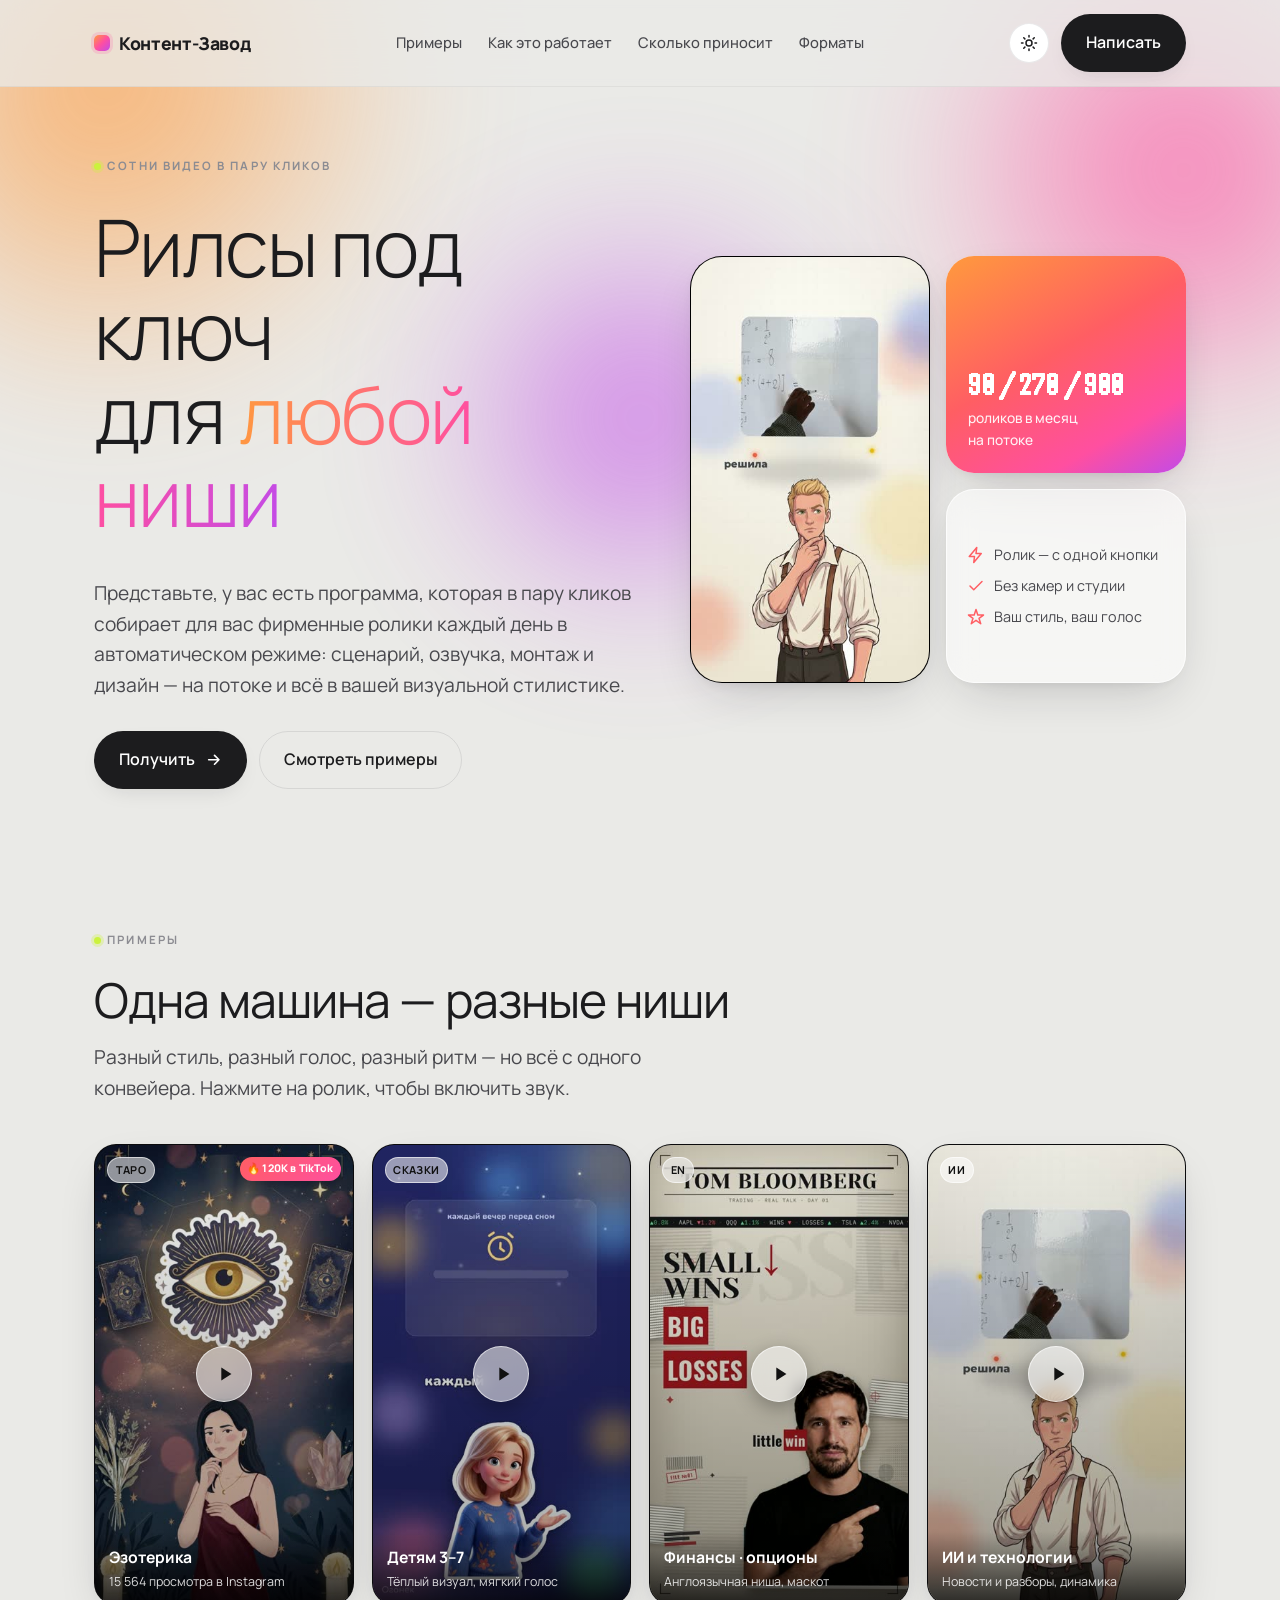
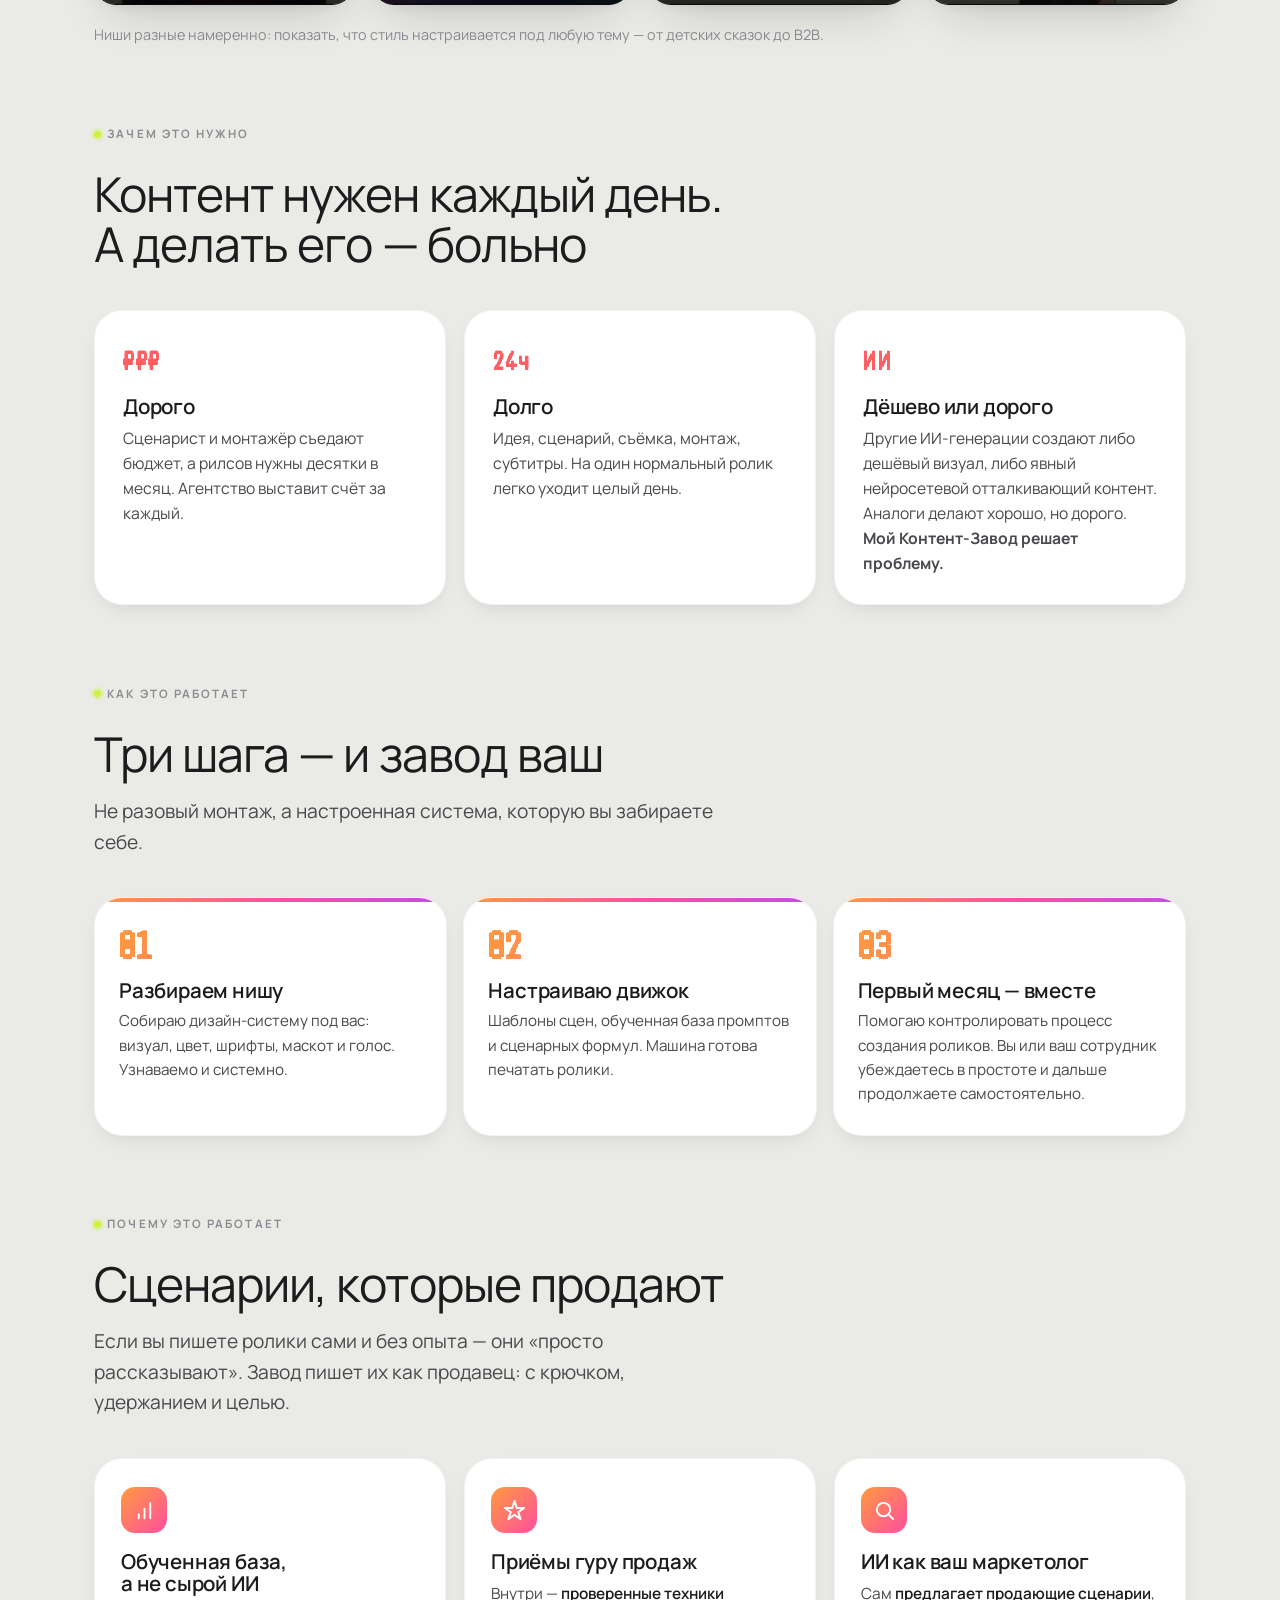
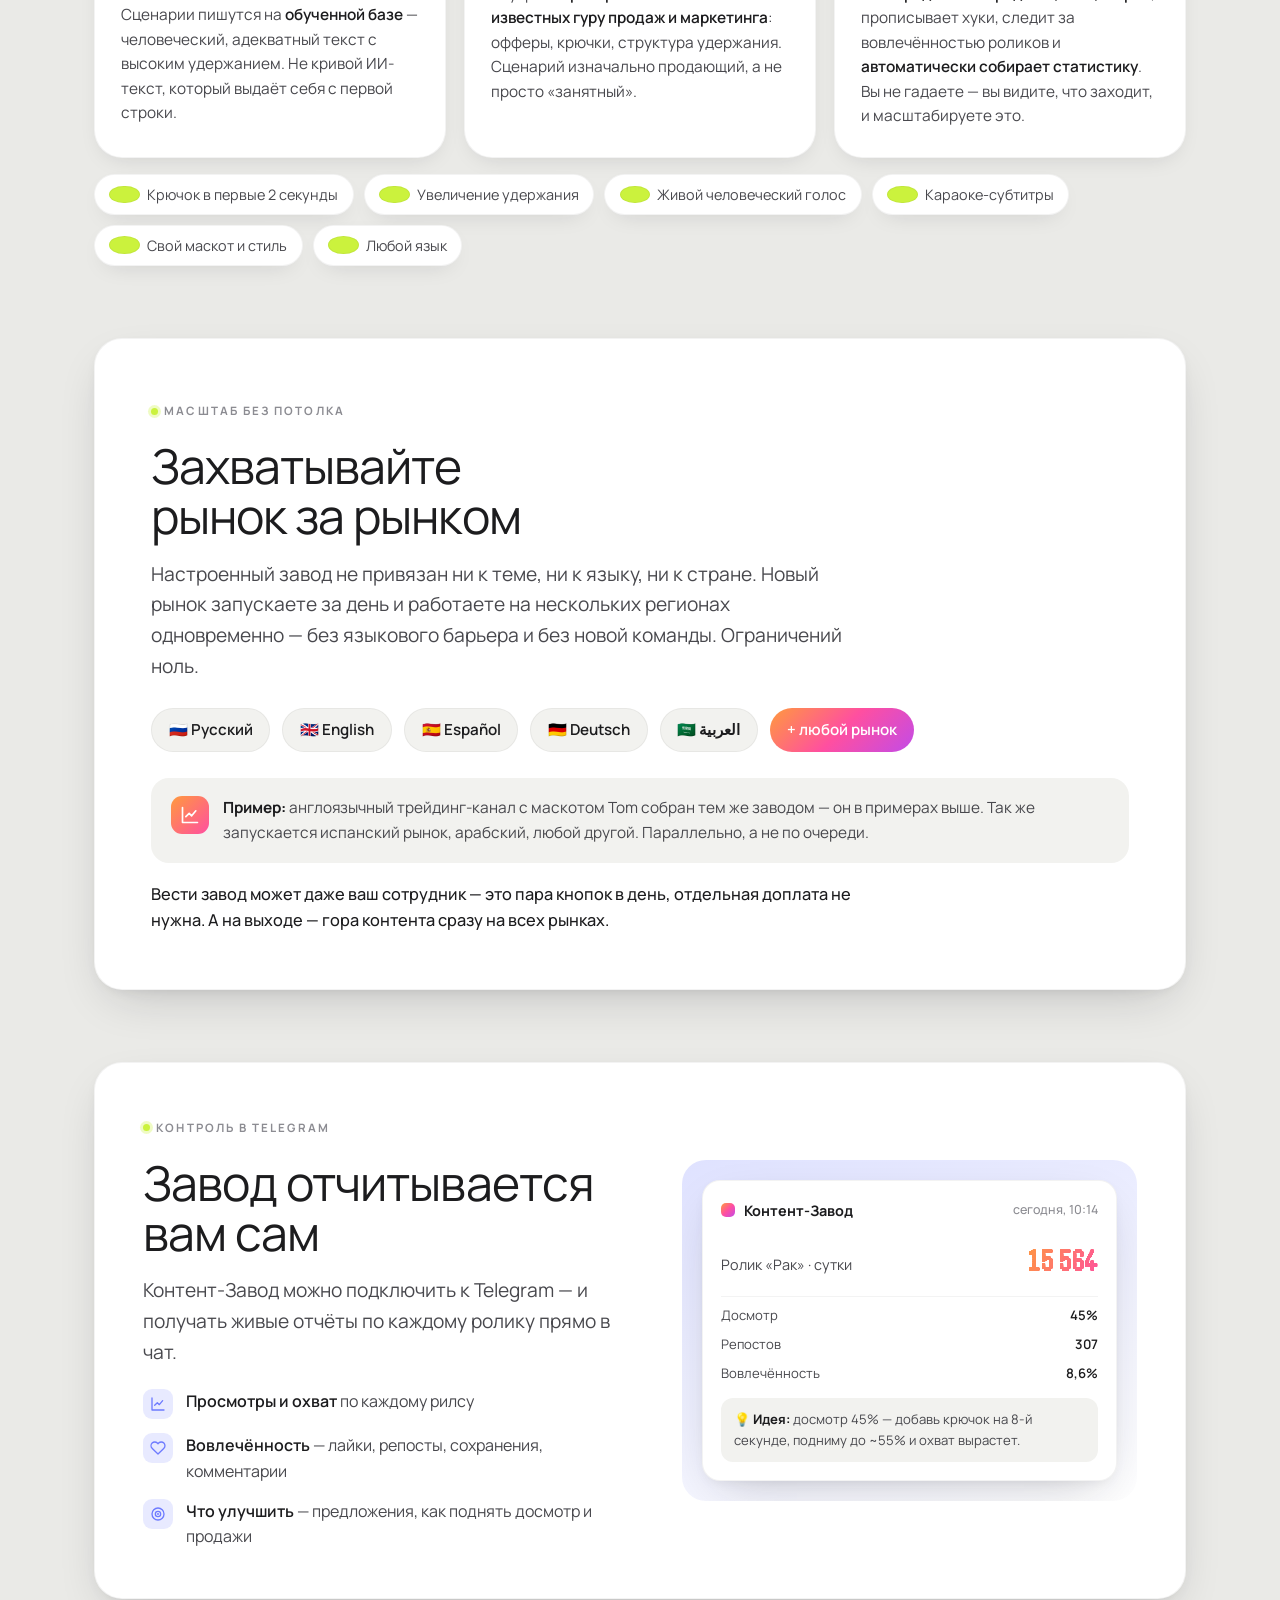
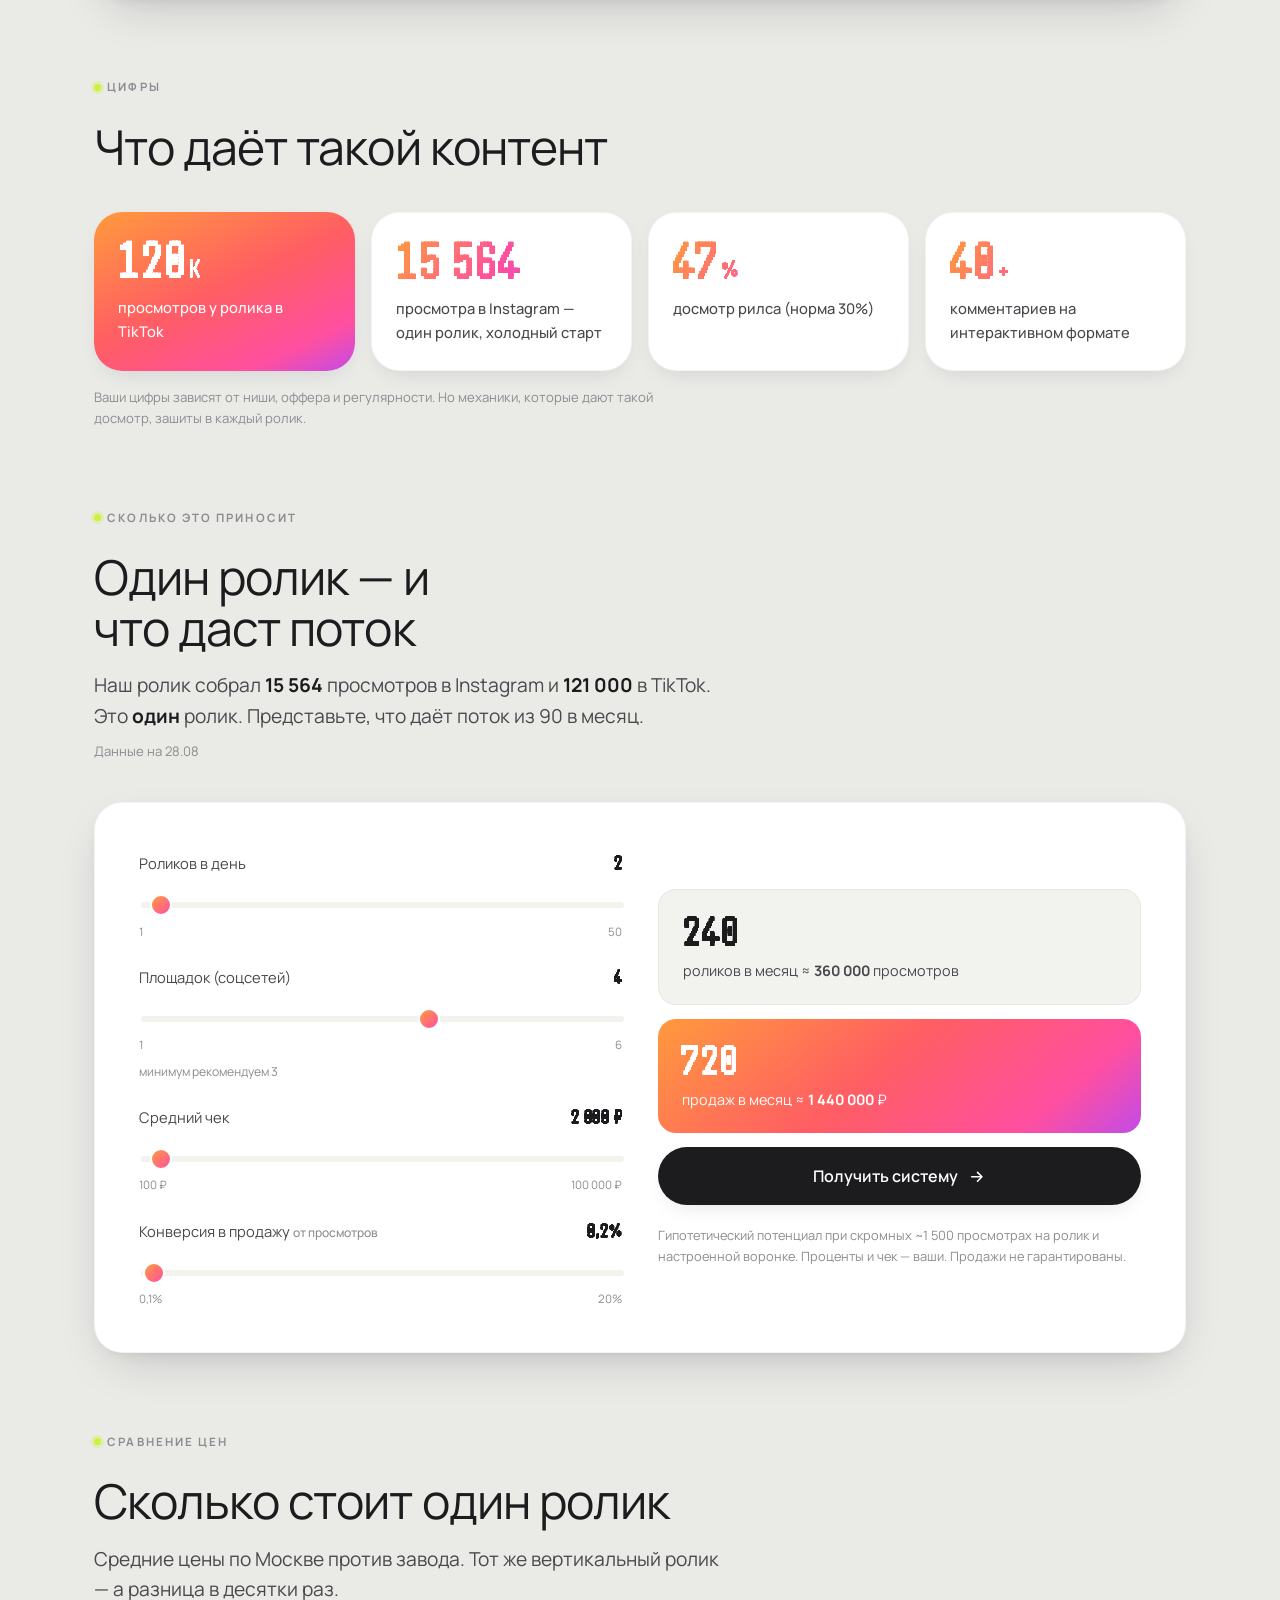
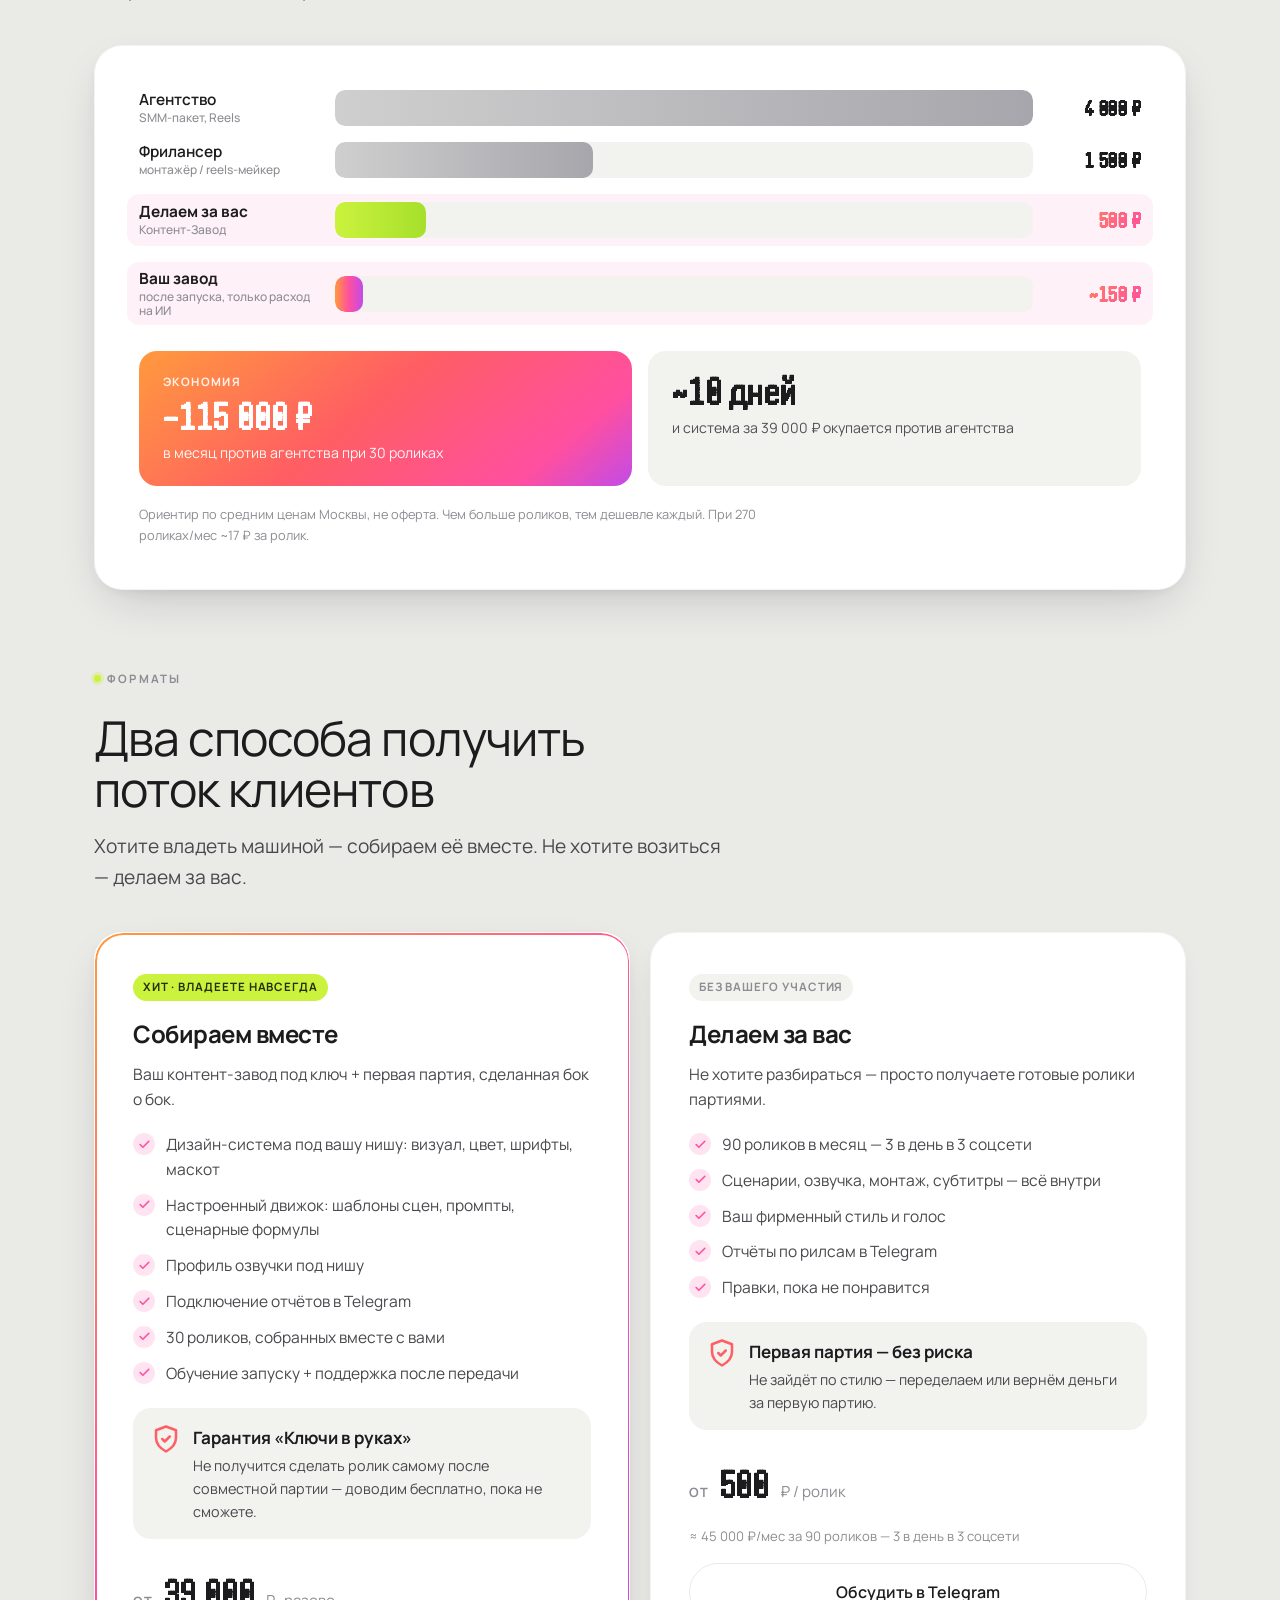
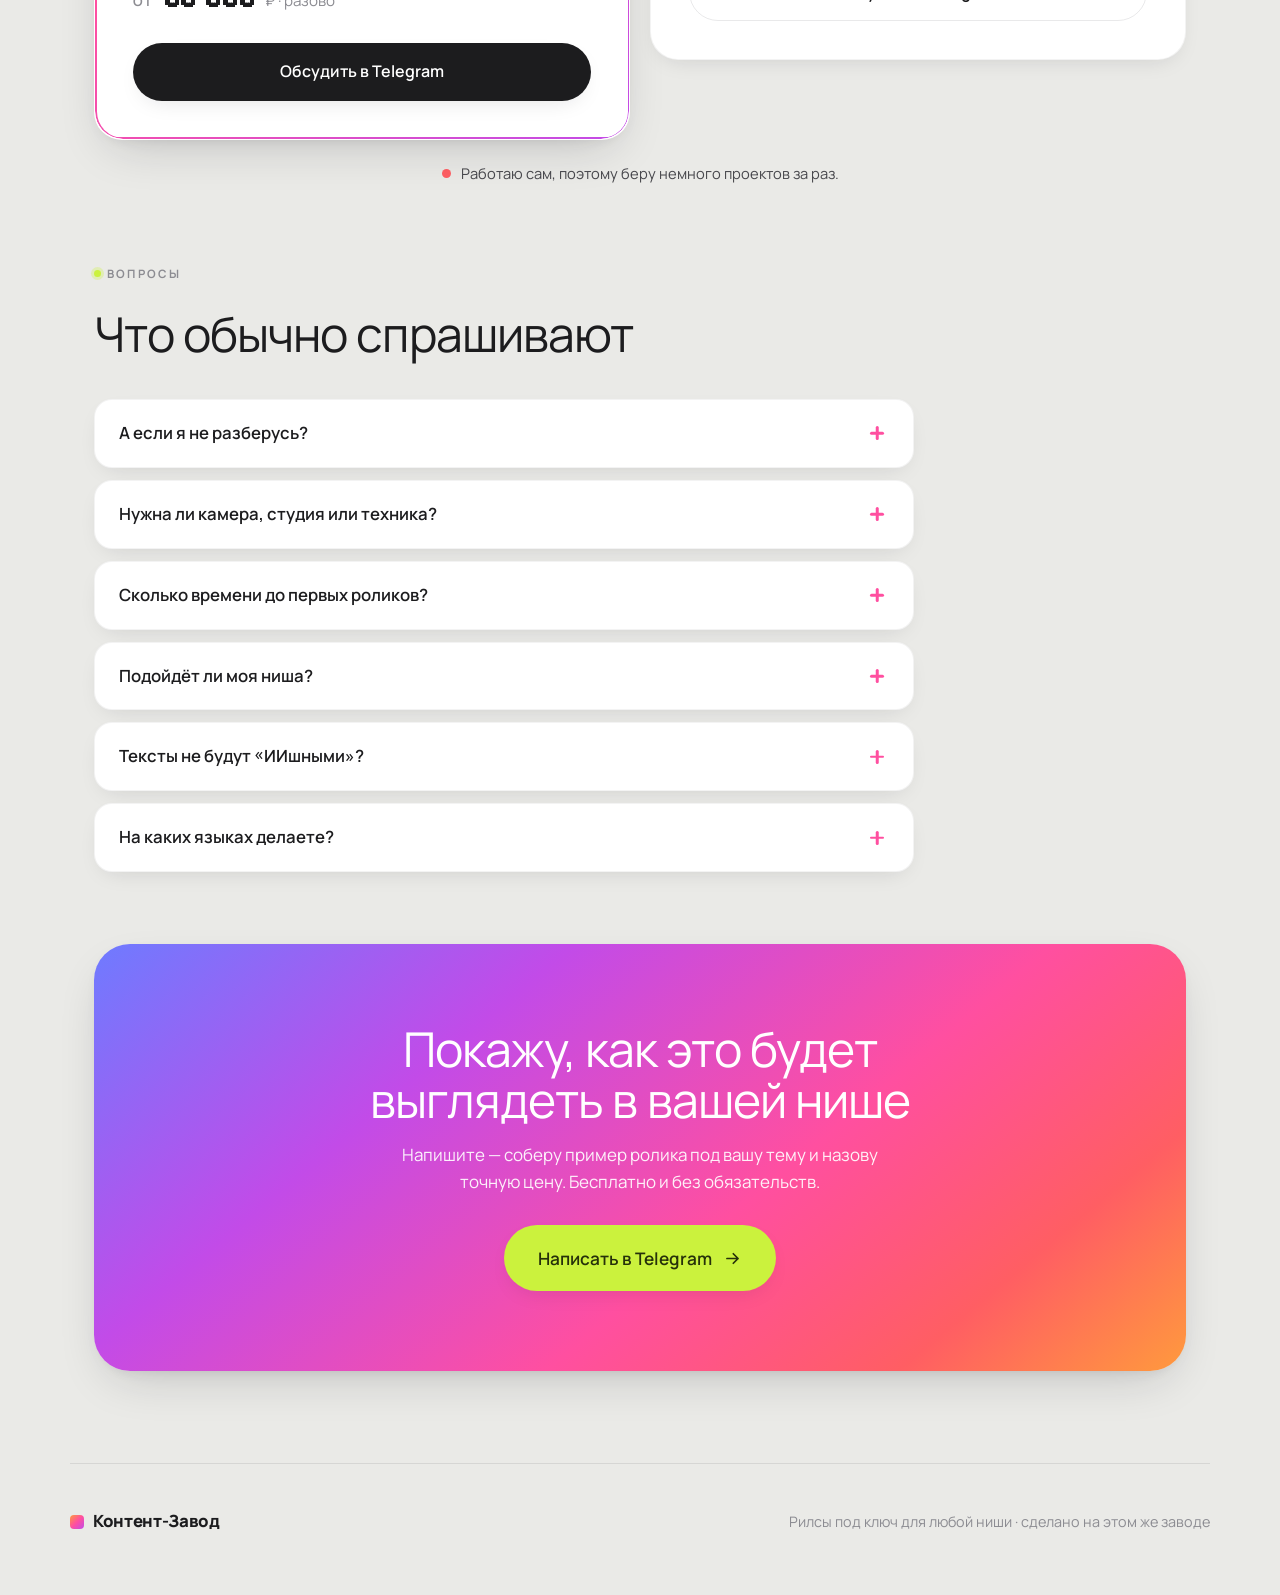
==== index.html @ dce6fb18 "Лёгкие видео, фикс паузы, ТГ в новой вкладке, кликов, домен plotnikovprod.ru" ====
<!doctype html>
<html lang="ru">
<head>
<meta charset="utf-8">
<meta name="viewport" content="width=device-width, initial-scale=1">
<title>Контент-Завод</title>
<link rel="preconnect" href="https://fonts.googleapis.com">
<link rel="preconnect" href="https://fonts.gstatic.com" crossorigin>
<link rel="stylesheet" href="https://fonts.googleapis.com/css2?family=Manrope:wght@300;400;500;600;700;800&family=Handjet:wght@400;500;600;700&display=swap">

<style>
/* ================= TOKENS ================= */
:root{
  --ground:#EAEAE7;
  --surface:#FFFFFF;
  --surface-2:#F2F2EF;
  --frost:rgba(255,255,255,.55);
  --frost-brd:rgba(255,255,255,.7);
  --ink:#1C1C1E;
  --ink-2:#48484D;
  --muted:#8C8C92;
  --line:rgba(20,20,25,.09);
  --line-2:rgba(20,20,25,.05);

  --a1:#FF9A3D; --a2:#FF5E63; --a3:#FF4FA0; --a4:#C24BE8; --a5:#6E7BFF;
  --lime:#CBF23D; --lime-ink:#26310A;

  --btn-bg:#1C1C1E; --btn-fg:#FFFFFF;

  --radius:28px; --radius-sm:18px; --radius-xs:12px;
  --shadow:0 18px 50px -18px rgba(24,24,34,.24), 0 4px 14px -6px rgba(24,24,34,.10);
  --shadow-sm:0 8px 24px -12px rgba(24,24,34,.18);
  --maxw:1140px;
  --ease:cubic-bezier(.22,.61,.36,1);
}
@media (prefers-color-scheme:dark){
  :root:not([data-theme="light"]){
    --ground:#0E0E10; --surface:#191A1D; --surface-2:#202127;
    --frost:rgba(30,31,36,.5); --frost-brd:rgba(255,255,255,.09);
    --ink:#F1F1F3; --ink-2:#C2C2C8; --muted:#83848C;
    --line:rgba(255,255,255,.10); --line-2:rgba(255,255,255,.06);
    --btn-bg:#F1F1F3; --btn-fg:#151517;
    --shadow:0 24px 60px -20px rgba(0,0,0,.7), 0 4px 16px -6px rgba(0,0,0,.5);
    --shadow-sm:0 10px 30px -14px rgba(0,0,0,.6);
  }
}
:root[data-theme="dark"]{
  --ground:#0E0E10; --surface:#191A1D; --surface-2:#202127;
  --frost:rgba(30,31,36,.5); --frost-brd:rgba(255,255,255,.09);
  --ink:#F1F1F3; --ink-2:#C2C2C8; --muted:#83848C;
  --line:rgba(255,255,255,.10); --line-2:rgba(255,255,255,.06);
  --btn-bg:#F1F1F3; --btn-fg:#151517;
  --shadow:0 24px 60px -20px rgba(0,0,0,.7), 0 4px 16px -6px rgba(0,0,0,.5);
  --shadow-sm:0 10px 30px -14px rgba(0,0,0,.6);
}

/* ================= BASE ================= */
*{box-sizing:border-box}
html{-webkit-text-size-adjust:100%}
body{margin:0;background:var(--ground);color:var(--ink);
  font-family:"Manrope",-apple-system,BlinkMacSystemFont,"Segoe UI",Roboto,sans-serif;
  font-size:17px;line-height:1.6;font-weight:400;-webkit-font-smoothing:antialiased;overflow-x:hidden}
h1,h2,h3{margin:0;text-wrap:balance;letter-spacing:-.02em;line-height:1.05}
p{margin:0}
a{color:inherit;text-decoration:none}
img,video{display:block;max-width:100%}
:focus-visible{outline:2.5px solid var(--a3);outline-offset:3px;border-radius:6px}
.wrap{max-width:var(--maxw);margin:0 auto;padding:0 24px}
section{position:relative}

/* ================= TYPO ================= */
.eyebrow{display:inline-flex;align-items:center;gap:.55em;font-size:.72rem;font-weight:700;
  letter-spacing:.18em;text-transform:uppercase;color:var(--muted)}
.eyebrow::before{content:"";width:7px;height:7px;border-radius:50%;background:var(--lime);
  box-shadow:0 0 0 3px color-mix(in srgb,var(--lime) 30%,transparent)}
.h1{font-size:clamp(2.5rem,6.2vw,5rem);font-weight:300}
.h2{font-size:clamp(1.9rem,3.8vw,3rem);font-weight:400}
.h3{font-size:clamp(1.15rem,1.6vw,1.35rem);font-weight:600;letter-spacing:-.01em}
.lead{font-size:clamp(1.05rem,1.5vw,1.22rem);color:var(--ink-2);font-weight:400;max-width:58ch}
.muted{color:var(--muted)}
.grad-text{background:linear-gradient(96deg,var(--a1),var(--a3) 55%,var(--a4));
  -webkit-background-clip:text;background-clip:text;color:transparent}

/* ================= BUTTONS ================= */
.btn{display:inline-flex;align-items:center;gap:.6em;font-family:inherit;font-size:1rem;font-weight:600;
  padding:.95em 1.5em;border-radius:999px;border:1px solid transparent;cursor:pointer;
  transition:transform .25s var(--ease),box-shadow .25s var(--ease),background .25s;white-space:nowrap}
.btn--primary{background:var(--btn-bg);color:var(--btn-fg);box-shadow:var(--shadow-sm)}
.btn--primary:hover{transform:translateY(-2px);box-shadow:var(--shadow)}
.btn--ghost{background:transparent;color:var(--ink);border-color:var(--line)}
.btn--ghost:hover{background:var(--surface);border-color:transparent;box-shadow:var(--shadow-sm);transform:translateY(-2px)}
.btn--lime{background:var(--lime);color:var(--lime-ink);box-shadow:var(--shadow-sm)}
.btn--lime:hover{transform:translateY(-2px);box-shadow:var(--shadow)}
.btn svg{width:1.1em;height:1.1em}

/* ================= AURORA ================= */
.aurora{position:absolute;inset:0;overflow:hidden;pointer-events:none;z-index:0}
.aurora b{position:absolute;border-radius:50%;filter:blur(70px);opacity:.75}
.blob1{width:46vw;height:46vw;max-width:620px;max-height:620px;left:-8%;top:-14%;
  background:radial-gradient(circle at 35% 35%,var(--a1),transparent 62%)}
.blob2{width:44vw;height:44vw;max-width:560px;max-height:560px;right:-10%;top:-6%;
  background:radial-gradient(circle at 60% 40%,var(--a3),transparent 60%)}
.blob3{width:40vw;height:40vw;max-width:520px;max-height:520px;left:30%;top:18%;
  background:radial-gradient(circle at 50% 50%,var(--a4),transparent 62%);opacity:.5}
@media (prefers-color-scheme:dark){:root:not([data-theme="light"]) .aurora b{opacity:.55}}
:root[data-theme="dark"] .aurora b{opacity:.55}
@keyframes drift{0%,100%{transform:translate3d(0,0,0) scale(1)}50%{transform:translate3d(3%,4%,0) scale(1.08)}}
.blob1{animation:drift 18s var(--ease) infinite}
.blob2{animation:drift 22s var(--ease) infinite reverse}
.blob3{animation:drift 26s var(--ease) infinite}

/* ================= NAV ================= */
.nav{position:sticky;top:0;z-index:40;backdrop-filter:blur(16px);-webkit-backdrop-filter:blur(16px);
  background:color-mix(in srgb,var(--ground) 78%,transparent);border-bottom:1px solid var(--line-2)}
.nav__in{display:flex;align-items:center;justify-content:space-between;padding:14px 24px;max-width:var(--maxw);margin:0 auto}
.nav__logo{font-weight:800;letter-spacing:-.02em;font-size:1.1rem;display:flex;align-items:center;gap:9px}
.nav__logo .sq{width:16px;height:16px;border-radius:5px;background:linear-gradient(135deg,var(--a1),var(--a3),var(--a4));box-shadow:0 0 0 3px color-mix(in srgb,var(--a3) 18%,transparent)}
.nav__links{display:flex;gap:26px;align-items:center}
.nav__links a{font-size:.92rem;color:var(--ink-2);font-weight:500;transition:color .2s}
.nav__links a:hover{color:var(--ink)}
.nav__right{display:flex;align-items:center;gap:12px}
.theme-btn{width:40px;height:40px;border-radius:50%;border:1px solid var(--line);background:var(--surface);
  cursor:pointer;display:flex;align-items:center;justify-content:center;color:var(--ink);transition:transform .2s}
.theme-btn:hover{transform:translateY(-1px)}
.theme-btn svg{width:18px;height:18px}
.theme-btn .moon{display:none}
:root[data-theme="dark"] .theme-btn .sun{display:none}
:root[data-theme="dark"] .theme-btn .moon{display:block}
@media (prefers-color-scheme:dark){:root:not([data-theme="light"]) .theme-btn .sun{display:none}:root:not([data-theme="light"]) .theme-btn .moon{display:block}}

/* ================= HERO ================= */
.hero{padding:clamp(28px,7vh,72px) 0 clamp(40px,7vh,80px);overflow:hidden}
.hero__grid{display:grid;grid-template-columns:1.05fr .95fr;gap:48px;align-items:center;position:relative;z-index:1}
.hero__h1{margin:.35em 0 .5em}
.hero__cta{display:flex;flex-wrap:wrap;gap:12px;margin-top:30px}
.hero__note{margin-top:18px;font-size:.9rem;color:var(--muted)}
.hero__note b{color:var(--ink);font-weight:600}
.bento{position:relative;display:grid;grid-template-columns:1fr 1fr;grid-template-rows:auto auto;gap:16px}
.card{background:var(--surface);border-radius:var(--radius);box-shadow:var(--shadow);border:1px solid var(--line-2)}
.phone{grid-row:1 / span 2;position:relative;border-radius:32px;overflow:hidden;box-shadow:var(--shadow);
  aspect-ratio:9/16;background:#000;border:1px solid var(--line-2)}
.phone video{width:100%;height:100%;object-fit:cover}
.phone__tag{position:absolute;left:12px;bottom:12px;z-index:2;background:var(--lime);color:var(--lime-ink);
  font-size:.72rem;font-weight:700;letter-spacing:.03em;padding:.4em .8em;border-radius:999px}
.mini-aurora{position:relative;overflow:hidden;padding:22px;color:#fff;min-height:150px;display:flex;flex-direction:column;justify-content:flex-end;border:none}
.mini-aurora::before{content:"";position:absolute;inset:0;background:linear-gradient(150deg,var(--a1),var(--a2) 45%,var(--a3) 78%,var(--a4));z-index:0}
.mini-aurora>*{position:relative;z-index:1}
.mini-aurora .k{font-family:"Handjet",monospace;font-weight:700;font-size:clamp(1.5rem,3.4vw,1.95rem);line-height:1.08;letter-spacing:.02em}
.mini-aurora .cap{font-size:.86rem;opacity:.92;margin-top:6px;font-weight:500}
.mini-frost{padding:20px;display:flex;flex-direction:column;gap:8px;justify-content:center;
  background:var(--frost);border:1px solid var(--frost-brd);backdrop-filter:blur(14px);-webkit-backdrop-filter:blur(14px)}
.mini-frost .row{display:flex;align-items:center;gap:9px;font-size:.9rem;color:var(--ink-2)}
.mini-frost .row i{width:18px;height:18px;flex:none;color:var(--a2)}
.mini-frost .row svg{width:100%;height:100%}

/* ================= SECTION SHELL ================= */
.block{padding:clamp(48px,8vh,96px) 0}
.block__head{max-width:64ch;margin-bottom:40px}
.block__head .h2{margin:.5em 0 .35em}

/* ================= PORTFOLIO ================= */
.reels{display:grid;grid-template-columns:repeat(4,1fr);gap:18px}
.reel{position:relative;margin:0;border-radius:22px;overflow:hidden;background:#0b0b0d;
  box-shadow:var(--shadow);aspect-ratio:9/16;cursor:pointer;border:1px solid var(--line-2)}
.reel video{width:100%;height:100%;object-fit:cover;background:#0b0b0d}
.reel__play{position:absolute;inset:0;display:flex;align-items:center;justify-content:center;
  border:none;background:linear-gradient(180deg,rgba(0,0,0,.05),rgba(0,0,0,.35));cursor:pointer;transition:opacity .3s}
.reel__play span{width:56px;height:56px;border-radius:50%;background:var(--frost);border:1px solid rgba(255,255,255,.6);
  backdrop-filter:blur(8px);-webkit-backdrop-filter:blur(8px);display:flex;align-items:center;justify-content:center;
  box-shadow:0 6px 20px rgba(0,0,0,.3);transition:transform .3s var(--ease)}
.reel:hover .reel__play span{transform:scale(1.1)}
.reel__play svg{width:22px;height:22px;margin-left:3px;color:#111}
.reel.playing .reel__play{opacity:0;pointer-events:none}
.reel__cap{position:absolute;left:0;right:0;bottom:0;z-index:2;padding:14px 14px 12px;
  background:linear-gradient(180deg,transparent,rgba(0,0,0,.72));color:#fff;pointer-events:none;transition:opacity .3s}
.reel.playing .reel__cap{opacity:0}
.reel__cap .n{font-weight:700;font-size:.98rem}
.reel__cap .d{font-size:.78rem;opacity:.85;margin-top:2px}
.reel__chip{position:absolute;top:12px;left:12px;z-index:2;font-size:.68rem;font-weight:700;letter-spacing:.04em;
  text-transform:uppercase;background:var(--frost);color:#111;border:1px solid rgba(255,255,255,.6);
  padding:.32em .7em;border-radius:999px;backdrop-filter:blur(8px);-webkit-backdrop-filter:blur(8px)}
.reel__hot{position:absolute;top:12px;right:12px;z-index:2;font-size:.66rem;font-weight:800;letter-spacing:.02em;
  background:linear-gradient(135deg,var(--a2),var(--a3));color:#fff;padding:.34em .7em;border-radius:999px;
  box-shadow:0 4px 14px rgba(0,0,0,.28)}
.reels__note{margin-top:18px;font-size:.9rem;color:var(--muted)}

/* ================= PAIN ================= */
.pains{display:grid;grid-template-columns:repeat(3,1fr);gap:18px}
.pain{background:var(--surface);border-radius:var(--radius);padding:28px;box-shadow:var(--shadow-sm);border:1px solid var(--line-2)}
.pain .k{font-family:"Handjet",monospace;font-weight:700;font-size:1.7rem;color:var(--a2);letter-spacing:.06em}
.pain .h3{margin:14px 0 8px}
.pain p{color:var(--ink-2);font-size:.98rem}

/* ================= STEPS ================= */
.steps{display:grid;grid-template-columns:repeat(3,1fr);gap:16px}
.step{position:relative;background:var(--surface);border-radius:var(--radius);padding:26px 24px 28px;
  box-shadow:var(--shadow-sm);border:1px solid var(--line-2);overflow:hidden}
.step__n{font-family:"Handjet",monospace;font-weight:700;font-size:2.6rem;line-height:1;
  background:linear-gradient(120deg,var(--a1),var(--a3));-webkit-background-clip:text;background-clip:text;color:transparent}
.step .h3{margin:14px 0 8px}
.step p{color:var(--ink-2);font-size:.95rem}
.step__line{position:absolute;left:0;top:0;height:4px;width:100%;background:linear-gradient(90deg,var(--a1),var(--a3),var(--a4))}

/* ================= FEATURES (сценарии продают) ================= */
.feats{display:grid;grid-template-columns:repeat(3,1fr);gap:18px;margin-bottom:16px}
.feat{background:var(--surface);border-radius:var(--radius);padding:28px 26px;box-shadow:var(--shadow-sm);border:1px solid var(--line-2)}
.feat .ic{width:46px;height:46px;border-radius:14px;display:flex;align-items:center;justify-content:center;
  background:linear-gradient(135deg,var(--a1),var(--a3));color:#fff;margin-bottom:18px}
.feat .ic svg{width:23px;height:23px}
.feat .h3{margin-bottom:9px}
.feat p{color:var(--ink-2);font-size:.96rem}
.feat p b{color:var(--ink);font-weight:600}
.craft{display:flex;flex-wrap:wrap;gap:10px;margin-top:6px}
.craft span{display:inline-flex;align-items:center;gap:7px;background:var(--surface);border:1px solid var(--line-2);
  border-radius:999px;padding:.55em 1em;font-size:.9rem;color:var(--ink-2);box-shadow:var(--shadow-sm)}
.craft span .d{width:7px;height:7px;border-radius:50%;background:var(--lime);flex:none}

/* ================= TELEGRAM ================= */
.tg{position:relative;overflow:hidden;border-radius:var(--radius);border:1px solid var(--line-2);box-shadow:var(--shadow);
  display:grid;grid-template-columns:1.05fr .95fr;gap:36px;align-items:center;padding:clamp(28px,4vw,48px);background:var(--surface)}
.tg__list{display:flex;flex-direction:column;gap:14px;margin-top:22px}
.tg__list .row{display:flex;gap:13px;align-items:flex-start;font-size:1rem;color:var(--ink-2)}
.tg__list .row b{color:var(--ink);font-weight:600}
.tg__list .row .ic{flex:none;width:30px;height:30px;border-radius:9px;display:flex;align-items:center;justify-content:center;
  background:color-mix(in srgb,var(--a5) 16%,transparent);color:var(--a5)}
.tg__list .row .ic svg{width:16px;height:16px}
.tg__phone{position:relative;border-radius:24px;padding:20px;overflow:hidden;
  background:linear-gradient(160deg,color-mix(in srgb,var(--a5) 22%,var(--surface)),var(--surface))}
.tg__msg{background:var(--surface);border-radius:18px;padding:18px;box-shadow:var(--shadow);border:1px solid var(--line-2)}
.tg__mh{display:flex;align-items:center;gap:9px;font-weight:700;font-size:.9rem}
.tg__mh .sq{width:14px;height:14px;border-radius:5px;background:linear-gradient(135deg,var(--a1),var(--a3),var(--a4))}
.tg__mh .t{color:var(--muted);font-weight:500;font-size:.78rem;margin-left:auto}
.tg__stat{display:flex;align-items:baseline;justify-content:space-between;margin-top:14px;padding-bottom:12px;border-bottom:1px solid var(--line-2)}
.tg__stat span{color:var(--ink-2);font-size:.9rem}
.tg__stat b{font-family:"Handjet",monospace;font-size:1.9rem;font-weight:700;
  background:linear-gradient(120deg,var(--a1),var(--a3));-webkit-background-clip:text;background-clip:text;color:transparent}
.tg__row{display:flex;justify-content:space-between;font-size:.82rem;color:var(--ink-2);margin-top:8px}
.tg__row b{color:var(--ink);font-weight:600}
.tg__tip{margin-top:14px;background:var(--surface-2);border-radius:12px;padding:11px 13px;font-size:.82rem;color:var(--ink-2)}
.tg__tip b{color:var(--ink)}

/* ================= METRICS ================= */
.metrics{display:grid;grid-template-columns:repeat(4,1fr);gap:16px}
.metric{border-radius:var(--radius);padding:26px 24px;position:relative;overflow:hidden;
  background:var(--surface);box-shadow:var(--shadow-sm);border:1px solid var(--line-2)}
.metric--hot{color:#fff;border:none}
.metric--hot::before{content:"";position:absolute;inset:0;z-index:0;background:linear-gradient(155deg,var(--a1),var(--a2) 48%,var(--a3) 82%,var(--a4))}
.metric--hot>*{position:relative;z-index:1}
.metric .k{font-family:"Handjet",monospace;font-weight:700;font-size:clamp(2.6rem,4.2vw,3.6rem);line-height:.85;letter-spacing:.02em}
.metric .k small{font-size:.5em;font-weight:600;margin-left:.05em}
.metric:not(.metric--hot) .k{background:linear-gradient(120deg,var(--a1),var(--a3),var(--a4));-webkit-background-clip:text;background-clip:text;color:transparent}
.metric .cap{margin-top:12px;font-size:.92rem;font-weight:500}
.metric:not(.metric--hot) .cap{color:var(--ink-2)}
.metrics__note{margin-top:16px;font-size:.82rem;color:var(--muted);max-width:74ch}

/* ================= FUNNEL CALC ================= */
.calc{background:var(--surface);border-radius:var(--radius);box-shadow:var(--shadow);border:1px solid var(--line-2);
  padding:clamp(26px,4vw,44px);display:grid;grid-template-columns:1fr 1fr;gap:36px;align-items:center}
.calc__inputs{display:flex;flex-direction:column;gap:20px}
.calc__row .lab{display:flex;justify-content:space-between;align-items:baseline;font-size:.92rem;color:var(--ink-2);margin-bottom:9px}
.calc__row .lab b{color:var(--ink);font-family:"Handjet",monospace;font-size:1.25rem;letter-spacing:.02em}
.calc input[type=range]{width:100%;-webkit-appearance:none;appearance:none;height:6px;border-radius:6px;background:var(--surface-2);outline:none}
.calc input[type=range]::-webkit-slider-thumb{-webkit-appearance:none;width:22px;height:22px;border-radius:50%;
  background:linear-gradient(135deg,var(--a1),var(--a3));cursor:pointer;box-shadow:var(--shadow-sm);border:2px solid #fff}
.calc input[type=range]::-moz-range-thumb{width:22px;height:22px;border-radius:50%;
  background:linear-gradient(135deg,var(--a1),var(--a3));cursor:pointer;border:2px solid #fff}
.calc input[type=number]{width:120px;font-family:"Manrope",sans-serif;font-size:1rem;font-weight:600;color:var(--ink);
  background:var(--surface-2);border:1px solid var(--line);border-radius:10px;padding:.4em .7em}
.calc__out{display:flex;flex-direction:column;gap:14px}
.calc__card{border-radius:var(--radius-sm);padding:22px 24px;border:1px solid var(--line-2)}
.calc__card--reel{background:var(--surface-2)}
.calc__card--month{position:relative;overflow:hidden;color:#fff;border:none}
.calc__card--month::before{content:"";position:absolute;inset:0;background:linear-gradient(140deg,var(--a1),var(--a2) 45%,var(--a3) 80%,var(--a4));z-index:0}
.calc__card--month>*{position:relative;z-index:1}
.calc__k{font-family:"Handjet",monospace;font-weight:700;font-size:2.7rem;line-height:.9;letter-spacing:.02em}
.calc__cap{font-size:.9rem;margin-top:8px}
.calc__card--reel .calc__cap{color:var(--ink-2)}
.calc__note{font-size:.8rem;color:var(--muted);margin-top:6px}
.calc__hint{font-size:.76rem;color:var(--muted);margin-top:7px}
.calc__cta{width:100%;justify-content:center}
.calc__row .lab small{color:var(--muted);font-weight:500;font-size:.82em}

/* ================= OFFER ================= */
.offer{display:grid;grid-template-columns:1fr 1fr;gap:20px;align-items:start}
.pack{background:var(--surface);border-radius:var(--radius);box-shadow:var(--shadow-sm);border:1px solid var(--line-2);
  padding:clamp(26px,3vw,38px);position:relative;overflow:hidden}
.pack--main{box-shadow:var(--shadow);border:1px solid transparent}
.pack--main::before{content:"";position:absolute;inset:0;border-radius:var(--radius);padding:1.5px;
  background:linear-gradient(135deg,var(--a1),var(--a3),var(--a4));
  -webkit-mask:linear-gradient(#000 0 0) content-box,linear-gradient(#000 0 0);-webkit-mask-composite:xor;mask-composite:exclude;pointer-events:none}
.pack__badge{display:inline-block;font-size:.72rem;font-weight:700;letter-spacing:.08em;text-transform:uppercase;
  padding:.4em .85em;border-radius:999px;background:var(--lime);color:var(--lime-ink);margin-bottom:14px}
.pack__badge--soft{background:var(--surface-2);color:var(--muted)}
.pack__name{font-size:1.5rem;font-weight:700;letter-spacing:-.02em}
.pack__for{color:var(--ink-2);margin:8px 0 20px;font-size:.98rem}
.pack__list{list-style:none;margin:0 0 22px;padding:0;display:flex;flex-direction:column;gap:11px}
.pack__list li{display:flex;gap:11px;align-items:flex-start;font-size:.97rem;color:var(--ink-2)}
.pack__list .tick{flex:none;width:22px;height:22px;border-radius:50%;background:color-mix(in srgb,var(--a3) 16%,transparent);
  color:var(--a3);display:flex;align-items:center;justify-content:center;margin-top:1px}
.pack__list .tick svg{width:13px;height:13px}
.pack__guar{display:flex;gap:12px;background:var(--surface-2);border-radius:var(--radius-sm);padding:16px 18px;margin-bottom:22px}
.pack__guar .sh{flex:none;width:30px;height:30px;color:var(--a2)}
.pack__guar b{font-weight:700}
.pack__guar p{font-size:.9rem;color:var(--ink-2);margin-top:3px}
.pack__price{display:flex;align-items:baseline;gap:10px;margin-bottom:18px}
.pack__price .num{font-family:"Handjet",monospace;font-weight:700;font-size:2.5rem;letter-spacing:.02em;color:var(--ink)}
.pack__price .per{color:var(--muted);font-size:.95rem}
.pack__price .from{font-size:.8rem;color:var(--muted);text-transform:uppercase;letter-spacing:.1em;font-weight:700}
.pack .btn{width:100%;justify-content:center}
.scarcity{margin-top:22px;display:flex;align-items:center;gap:10px;justify-content:center;color:var(--ink-2);font-size:.92rem}
.scarcity .pulse{width:9px;height:9px;border-radius:50%;background:var(--a2);animation:pulse 2.4s infinite}
@keyframes pulse{0%{box-shadow:0 0 0 0 color-mix(in srgb,var(--a2) 60%,transparent)}70%{box-shadow:0 0 0 10px transparent}100%{box-shadow:0 0 0 0 transparent}}
.econ{margin-top:22px;background:var(--surface);border-radius:var(--radius);box-shadow:var(--shadow-sm);border:1px solid var(--line-2);
  padding:28px clamp(24px,3vw,40px);display:grid;grid-template-columns:1fr auto 1fr;gap:24px;align-items:center}
.econ__col .lbl{font-size:.82rem;text-transform:uppercase;letter-spacing:.1em;color:var(--muted);font-weight:700}
.econ__col .v{font-family:"Handjet",monospace;font-weight:700;font-size:2rem;margin-top:6px;letter-spacing:.02em}
.econ__col .s{font-size:.9rem;color:var(--ink-2);margin-top:2px}
.econ__vs{width:44px;height:44px;border-radius:50%;background:var(--surface-2);display:flex;align-items:center;justify-content:center;font-weight:700;color:var(--muted);font-size:.85rem}
.econ__col--win .v{background:linear-gradient(120deg,var(--a1),var(--a3));-webkit-background-clip:text;background-clip:text;color:transparent}

/* ================= FAQ ================= */
.faq{display:grid;gap:12px;max-width:820px}
.faq details{background:var(--surface);border-radius:var(--radius-sm);border:1px solid var(--line-2);box-shadow:var(--shadow-sm);overflow:hidden}
.faq summary{list-style:none;cursor:pointer;padding:20px 24px;font-weight:600;font-size:1.05rem;
  display:flex;align-items:center;justify-content:space-between;gap:16px}
.faq summary::-webkit-details-marker{display:none}
.faq summary .pm{flex:none;width:24px;height:24px;position:relative;transition:transform .3s var(--ease)}
.faq summary .pm::before,.faq summary .pm::after{content:"";position:absolute;background:var(--a3);border-radius:2px}
.faq summary .pm::before{left:50%;top:5px;bottom:5px;width:2.5px;transform:translateX(-50%)}
.faq summary .pm::after{top:50%;left:5px;right:5px;height:2.5px;transform:translateY(-50%)}
.faq details[open] summary .pm{transform:rotate(135deg)}
.faq details p{padding:0 24px 22px;color:var(--ink-2);font-size:.98rem;max-width:70ch}

/* ================= FINAL ================= */
.final{position:relative;overflow:hidden;border-radius:36px;padding:clamp(40px,7vw,80px) clamp(24px,5vw,64px);
  text-align:center;color:#fff;box-shadow:var(--shadow)}
.final::before{content:"";position:absolute;inset:0;z-index:0;background:linear-gradient(140deg,var(--a5),var(--a4) 30%,var(--a3) 60%,var(--a2) 82%,var(--a1))}
.final>*{position:relative;z-index:1}
.final .h2{color:#fff;max-width:22ch;margin:0 auto}
.final p{color:rgba(255,255,255,.92);margin:16px auto 30px;max-width:50ch}
.final .btn--lime{font-size:1.08rem;padding:1.05em 1.9em}

/* ================= FOOTER ================= */
.foot{padding:44px 0 60px;border-top:1px solid var(--line);margin-top:20px;
  display:flex;flex-wrap:wrap;gap:16px;align-items:center;justify-content:space-between;color:var(--muted);font-size:.9rem}
.foot__logo{font-weight:800;letter-spacing:-.02em;color:var(--ink);font-size:1.05rem;display:flex;align-items:center;gap:9px}
.foot__logo .sq{width:14px;height:14px;border-radius:4px;background:linear-gradient(135deg,var(--a1),var(--a3),var(--a4))}

/* ================= REVEAL ================= */
[data-reveal]{opacity:0;transform:translateY(22px);transition:opacity .7s var(--ease),transform .7s var(--ease)}
[data-reveal].in{opacity:1;transform:none}

/* ================= COMPARE (цены) ================= */
.cmp{background:var(--surface);border-radius:var(--radius);box-shadow:var(--shadow);border:1px solid var(--line-2);padding:clamp(26px,4vw,44px)}
.cmp__bars{display:flex;flex-direction:column;gap:16px}
.cmp__bar{display:grid;grid-template-columns:180px 1fr 92px;gap:16px;align-items:center}
.cmp__bar .name{font-weight:600;font-size:.96rem;line-height:1.15}
.cmp__bar .name small{display:block;color:var(--muted);font-weight:500;font-size:.75rem;margin-top:2px}
.cmp__track{height:36px;border-radius:10px;background:var(--surface-2);overflow:hidden}
.cmp__fill{height:100%;border-radius:10px;min-width:8px;transition:width 1.1s var(--ease)}
.cmp__fill--grey{background:linear-gradient(90deg,#cfcfcf,#a6a6ac)}
.cmp__fill--lime{background:linear-gradient(90deg,var(--lime),#a6e02c)}
.cmp__fill--aur{background:linear-gradient(90deg,var(--a1),var(--a3),var(--a4))}
.cmp__bar .val{font-family:"Handjet",monospace;font-weight:700;font-size:1.4rem;text-align:right;letter-spacing:.02em}
.cmp__save{display:grid;grid-template-columns:1fr 1fr;gap:16px;margin-top:26px}
.cmp__save-card{position:relative;overflow:hidden;color:#fff;border-radius:var(--radius-sm);padding:22px 24px}
.cmp__save-card::before{content:"";position:absolute;inset:0;background:linear-gradient(140deg,var(--a1),var(--a2) 45%,var(--a3) 82%,var(--a4));z-index:0}
.cmp__save-card>*{position:relative;z-index:1}
.cmp__save-card--soft{color:var(--ink);background:var(--surface-2)}
.cmp__save-card--soft::before{display:none}
.cmp__save-card .k{font-family:"Handjet",monospace;font-weight:700;font-size:2.5rem;line-height:.9;letter-spacing:.02em}
.cmp__save-card .c{font-size:.88rem;margin-top:8px;opacity:.95}
.cmp__save-card--soft .c{color:var(--ink-2)}
.cmp__note{font-size:.8rem;color:var(--muted);margin-top:18px;max-width:82ch}
.pack__subnote{font-size:.82rem;color:var(--muted);margin:-8px 0 16px}
.calc__range{display:flex;justify-content:space-between;margin-top:7px;font-size:.72rem;color:var(--muted)}
.cmp__bar--mine{background:color-mix(in srgb,var(--a3) 8%,transparent);border-radius:12px;margin:0 -12px;padding:8px 12px}
.cmp__bar--mine .name{font-weight:700}
.cmp__bar--mine .val{background:linear-gradient(120deg,var(--a1),var(--a3));-webkit-background-clip:text;background-clip:text;color:transparent}
.cmp__save-lbl{font-size:.72rem;font-weight:700;letter-spacing:.12em;text-transform:uppercase;opacity:.9;margin-bottom:6px}
@media (max-width:620px){
  .cmp__bar{grid-template-columns:1fr auto;grid-template-areas:"nm vl" "tr tr";row-gap:9px}
  .cmp__bar .name{grid-area:nm}.cmp__bar .val{grid-area:vl}.cmp__track{grid-area:tr}
  .cmp__save{grid-template-columns:1fr}
}

/* ================= SCALE ================= */
.scale{position:relative;overflow:hidden;background:var(--surface);border:1px solid var(--line-2);border-radius:var(--radius);box-shadow:var(--shadow);padding:clamp(28px,5vw,56px)}
.scale__glow{position:absolute;right:-12%;top:-45%;width:55%;height:170%;border-radius:50%;filter:blur(80px);opacity:.5;background:radial-gradient(circle,var(--a3),transparent 60%);pointer-events:none}
.scale>*{position:relative;z-index:1}
.scale__markets{display:flex;flex-wrap:wrap;gap:12px;margin:26px 0}
.scale__m{display:inline-flex;align-items:center;gap:8px;background:var(--surface-2);border:1px solid var(--line-2);border-radius:999px;padding:.6em 1.1em;font-weight:600;font-size:.95rem}
.scale__m--more{background:linear-gradient(135deg,var(--a1),var(--a3),var(--a4));color:#fff;border:none}
.scale__ex{display:flex;gap:14px;align-items:flex-start;background:var(--surface-2);border-radius:var(--radius-sm);padding:18px 20px}
.scale__ex .ic{flex:none;width:38px;height:38px;border-radius:11px;display:flex;align-items:center;justify-content:center;background:linear-gradient(135deg,var(--a1),var(--a3));color:#fff}
.scale__ex .ic svg{width:20px;height:20px}
.scale__ex p{color:var(--ink-2);font-size:.96rem}
.scale__ex p b{color:var(--ink)}
.scale__emp{margin-top:18px;font-size:1.02rem;color:var(--ink);font-weight:500;max-width:70ch}

/* ================= RESPONSIVE ================= */
@media (max-width:960px){
  .hero__grid{grid-template-columns:1fr;gap:36px}
  .bento{max-width:460px}
  .reels{grid-template-columns:repeat(2,1fr)}
  .steps{grid-template-columns:repeat(2,1fr)}
  .feats{grid-template-columns:1fr}
  .tg{grid-template-columns:1fr;gap:26px}
  .calc{grid-template-columns:1fr;gap:26px}
  .offer{grid-template-columns:1fr}
  .nav__links{display:none}
}
@media (max-width:620px){
  body{font-size:16px}
  .pains{grid-template-columns:1fr}
  .metrics{grid-template-columns:1fr 1fr}
  .econ{grid-template-columns:1fr;gap:18px;text-align:center}
  .econ__vs{margin:0 auto}
  .bento{grid-template-columns:1fr 1fr}
  .hero__cta .btn{flex:1 1 auto;justify-content:center}
}
@media (prefers-reduced-motion:reduce){
  *{animation:none!important;transition:none!important}
  [data-reveal]{opacity:1;transform:none}
}
</style>
</head>
<body>
<!-- ===================== NAV ===================== -->
<nav class="nav">
  <div class="nav__in">
    <a class="nav__logo" href="#top"><span class="sq"></span>Контент-Завод</a>
    <div class="nav__links">
      <a href="#portfolio">Примеры</a>
      <a href="#how">Как это работает</a>
      <a href="#funnel">Сколько приносит</a>
      <a href="#offer">Форматы</a>
    </div>
    <div class="nav__right">
      <button class="theme-btn" id="theme" aria-label="Сменить тему">
        <svg class="sun" viewBox="0 0 24 24" fill="none" stroke="currentColor" stroke-width="2" stroke-linecap="round"><circle cx="12" cy="12" r="4"/><path d="M12 2v2M12 20v2M2 12h2M20 12h2M5 5l1.5 1.5M17.5 17.5L19 19M19 5l-1.5 1.5M6.5 17.5L5 19"/></svg>
        <svg class="moon" viewBox="0 0 24 24" fill="currentColor"><path d="M21 12.8A9 9 0 1 1 11.2 3a7 7 0 0 0 9.8 9.8z"/></svg>
      </button>
      <a class="btn btn--primary" href="https://t.me/akookoo" target="_blank" rel="noopener">Написать</a>
    </div>
  </div>
</nav>

<!-- ===================== HERO ===================== -->
<header class="hero" id="top">
  <div class="aurora"><b class="blob1"></b><b class="blob2"></b><b class="blob3"></b></div>
  <div class="wrap">
    <div class="hero__grid">
      <div>
        <span class="eyebrow">сотни видео в пару кликов</span>
        <h1 class="h1 hero__h1">Рилсы под ключ<br>для <span class="grad-text">любой ниши</span></h1>
        <p class="lead">Представьте, у вас есть программа, которая в пару кликов собирает для вас фирменные ролики каждый день в автоматическом режиме: сценарий, озвучка, монтаж и дизайн — на потоке и всё в вашей визуальной стилистике.</p>
        <div class="hero__cta">
          <a class="btn btn--primary" href="https://t.me/akookoo" target="_blank" rel="noopener">Получить
            <svg viewBox="0 0 24 24" fill="none" stroke="currentColor" stroke-width="2.2" stroke-linecap="round" stroke-linejoin="round"><path d="M5 12h14M13 6l6 6-6 6"/></svg>
          </a>
          <a class="btn btn--ghost" href="#portfolio">Смотреть примеры</a>
        </div>
      </div>

      <div class="bento">
        <div class="phone card">
          <video id="heroVideo" src="media/ai.mp4" poster="media/ai.jpg" muted loop playsinline preload="auto"></video>
        </div>
        <div class="card mini-aurora">
          <div class="k">90 / 270 / 900</div>
          <div class="cap">роликов в месяц<br>на потоке</div>
        </div>
        <div class="card mini-frost">
          <div class="row"><i><svg viewBox="0 0 24 24" fill="none" stroke="currentColor" stroke-width="2" stroke-linecap="round" stroke-linejoin="round"><path d="M13 2L3 14h7l-1 8 10-12h-7z"/></svg></i>Ролик — с одной кнопки</div>
          <div class="row"><i><svg viewBox="0 0 24 24" fill="none" stroke="currentColor" stroke-width="2" stroke-linecap="round" stroke-linejoin="round"><path d="M20 6L9 17l-5-5"/></svg></i>Без камер и студии</div>
          <div class="row"><i><svg viewBox="0 0 24 24" fill="none" stroke="currentColor" stroke-width="2" stroke-linecap="round" stroke-linejoin="round"><path d="M12 2l2.4 7.4H22l-6 4.3 2.3 7.3-6.3-4.6L5.7 21 8 13.7 2 9.4h7.6z"/></svg></i>Ваш стиль, ваш голос</div>
        </div>
      </div>
    </div>
  </div>
</header>

<!-- ===================== PORTFOLIO ===================== -->
<section class="block" id="portfolio">
  <div class="wrap">
    <div class="block__head" data-reveal>
      <span class="eyebrow">Примеры</span>
      <h2 class="h2">Одна машина — разные ниши</h2>
      <p class="lead">Разный стиль, разный голос, разный ритм — но всё с одного конвейера. Нажмите на ролик, чтобы включить звук.</p>
    </div>
    <div class="reels" data-reveal>
      <figure class="reel" data-reel>
        <video src="media/taro.mp4" poster="media/taro.jpg" playsinline preload="none" loop></video>
        <span class="reel__chip">Таро</span>
        <span class="reel__hot">🔥 120K в TikTok</span>
        <button class="reel__play" aria-label="Включить ролик"><span><svg viewBox="0 0 24 24" fill="currentColor"><path d="M8 5v14l11-7z"/></svg></span></button>
        <figcaption class="reel__cap"><div class="n">Эзотерика</div><div class="d">15 564 просмотра в Instagram</div></figcaption>
      </figure>
      <figure class="reel" data-reel>
        <video src="media/skazka.mp4" poster="media/skazka.jpg" playsinline preload="none" loop></video>
        <span class="reel__chip">Сказки</span>
        <button class="reel__play" aria-label="Включить ролик"><span><svg viewBox="0 0 24 24" fill="currentColor"><path d="M8 5v14l11-7z"/></svg></span></button>
        <figcaption class="reel__cap"><div class="n">Детям 3–7</div><div class="d">Тёплый визуал, мягкий голос</div></figcaption>
      </figure>
      <figure class="reel" data-reel>
        <video src="media/options.mp4" poster="media/options.jpg" playsinline preload="none" loop></video>
        <span class="reel__chip">EN</span>
        <button class="reel__play" aria-label="Включить ролик"><span><svg viewBox="0 0 24 24" fill="currentColor"><path d="M8 5v14l11-7z"/></svg></span></button>
        <figcaption class="reel__cap"><div class="n">Финансы · опционы</div><div class="d">Англоязычная ниша, маскот</div></figcaption>
      </figure>
      <figure class="reel" data-reel>
        <video src="media/ai.mp4" poster="media/ai.jpg" playsinline preload="none" loop></video>
        <span class="reel__chip">ИИ</span>
        <button class="reel__play" aria-label="Включить ролик"><span><svg viewBox="0 0 24 24" fill="currentColor"><path d="M8 5v14l11-7z"/></svg></span></button>
        <figcaption class="reel__cap"><div class="n">ИИ и технологии</div><div class="d">Новости и разборы, динамика</div></figcaption>
      </figure>
    </div>
    <p class="reels__note">Ниши разные намеренно: показать, что стиль настраивается под любую тему — от детских сказок до B2B.</p>
  </div>
</section>

<!-- ===================== PAIN ===================== -->
<section class="block" style="padding-top:0">
  <div class="wrap">
    <div class="block__head" data-reveal>
      <span class="eyebrow">Зачем это нужно</span>
      <h2 class="h2">Контент нужен каждый день.<br>А делать его — больно</h2>
    </div>
    <div class="pains" data-reveal>
      <div class="pain"><div class="k">₽₽₽</div><h3 class="h3">Дорого</h3><p>Сценарист и монтажёр съедают бюджет, а рилсов нужны десятки в месяц. Агентство выставит счёт за каждый.</p></div>
      <div class="pain"><div class="k">24ч</div><h3 class="h3">Долго</h3><p>Идея, сценарий, съёмка, монтаж, субтитры. На один нормальный ролик легко уходит целый день.</p></div>
      <div class="pain"><div class="k">ИИ</div><h3 class="h3">Дёшево или дорого</h3><p>Другие ИИ-генерации создают либо дешёвый визуал, либо явный нейросетевой отталкивающий контент. Аналоги делают хорошо, но дорого. <b>Мой Контент-Завод решает проблему.</b></p></div>
    </div>
  </div>
</section>

<!-- ===================== HOW ===================== -->
<section class="block" id="how" style="padding-top:0">
  <div class="wrap">
    <div class="block__head" data-reveal>
      <span class="eyebrow">Как это работает</span>
      <h2 class="h2">Три шага — и завод ваш</h2>
      <p class="lead">Не разовый монтаж, а настроенная система, которую вы забираете себе.</p>
    </div>
    <div class="steps" data-reveal>
      <div class="step"><div class="step__line"></div><div class="step__n">01</div><h3 class="h3">Разбираем нишу</h3><p>Собираю дизайн-систему под вас: визуал, цвет, шрифты, маскот и голос. Узнаваемо и системно.</p></div>
      <div class="step"><div class="step__line"></div><div class="step__n">02</div><h3 class="h3">Настраиваю движок</h3><p>Шаблоны сцен, обученная база промптов и сценарных формул. Машина готова печатать ролики.</p></div>
      <div class="step"><div class="step__line"></div><div class="step__n">03</div><h3 class="h3">Первый месяц — вместе</h3><p>Помогаю контролировать процесс создания роликов. Вы или ваш сотрудник убеждаетесь в простоте и дальше продолжаете самостоятельно.</p></div>
    </div>
  </div>
</section>

<!-- ===================== SCRIPTS SELL ===================== -->
<section class="block" style="padding-top:0">
  <div class="wrap">
    <div class="block__head" data-reveal>
      <span class="eyebrow">Почему это работает</span>
      <h2 class="h2">Сценарии, которые продают</h2>
      <p class="lead">Если вы пишете ролики сами и без опыта — они «просто рассказывают». Завод пишет их как продавец: с крючком, удержанием и целью.</p>
    </div>
    <div class="feats" data-reveal>
      <div class="feat">
        <div class="ic"><svg viewBox="0 0 24 24" fill="none" stroke="currentColor" stroke-width="2" stroke-linecap="round" stroke-linejoin="round"><path d="M12 20V10M18 20V4M6 20v-4"/></svg></div>
        <h3 class="h3">Обученная база, а не сырой ИИ</h3>
        <p>Сценарии пишутся на <b>обученной базе</b> — человеческий, адекватный текст с высоким удержанием. Не кривой ИИ-текст, который выдаёт себя с первой строки.</p>
      </div>
      <div class="feat">
        <div class="ic"><svg viewBox="0 0 24 24" fill="none" stroke="currentColor" stroke-width="2" stroke-linecap="round" stroke-linejoin="round"><path d="M12 2l2.4 7.4H22l-6 4.3 2.3 7.3-6.3-4.6L5.7 21 8 13.7 2 9.4h7.6z"/></svg></div>
        <h3 class="h3">Приёмы гуру продаж</h3>
        <p>Внутри — <b>проверенные техники известных гуру продаж и маркетинга</b>: офферы, крючки, структура удержания. Сценарий изначально продающий, а не просто «занятный».</p>
      </div>
      <div class="feat">
        <div class="ic"><svg viewBox="0 0 24 24" fill="none" stroke="currentColor" stroke-width="2" stroke-linecap="round" stroke-linejoin="round"><circle cx="11" cy="11" r="7"/><path d="M21 21l-4-4"/></svg></div>
        <h3 class="h3">ИИ как ваш маркетолог</h3>
        <p>Сам <b>предлагает продающие сценарии</b>, прописывает хуки, следит за вовлечённостью роликов и <b>автоматически собирает статистику</b>. Вы не гадаете — вы видите, что заходит, и масштабируете это.</p>
      </div>
    </div>
    <div class="craft" data-reveal>
      <span><span class="d"></span>Крючок в первые 2 секунды</span>
      <span><span class="d"></span>Увеличение удержания</span>
      <span><span class="d"></span>Живой человеческий голос</span>
      <span><span class="d"></span>Караоке-субтитры</span>
      <span><span class="d"></span>Свой маскот и стиль</span>
      <span><span class="d"></span>Любой язык</span>
    </div>
  </div>
</section>

<!-- ===================== SCALE ===================== -->
<section class="block" id="scale" style="padding-top:0">
  <div class="wrap">
    <div class="scale" data-reveal>
      <div class="scale__glow"></div>
      <span class="eyebrow">Масштаб без потолка</span>
      <h2 class="h2" style="margin:.4em 0 .35em;max-width:22ch">Захватывайте рынок за рынком</h2>
      <p class="lead">Настроенный завод не привязан ни к теме, ни к языку, ни к стране. Новый рынок запускаете за день и работаете на нескольких регионах одновременно — без языкового барьера и без новой команды. Ограничений ноль.</p>
      <div class="scale__markets">
        <span class="scale__m">🇷🇺 Русский</span>
        <span class="scale__m">🇬🇧 English</span>
        <span class="scale__m">🇪🇸 Español</span>
        <span class="scale__m">🇩🇪 Deutsch</span>
        <span class="scale__m">🇸🇦 العربية</span>
        <span class="scale__m scale__m--more">+ любой рынок</span>
      </div>
      <div class="scale__ex">
        <span class="ic"><svg viewBox="0 0 24 24" fill="none" stroke="currentColor" stroke-width="2" stroke-linecap="round" stroke-linejoin="round"><path d="M3 3v18h18"/><path d="M7 14l4-4 3 3 5-6"/></svg></span>
        <p><b>Пример:</b> англоязычный трейдинг-канал с маскотом Tom собран тем же заводом — он в примерах выше. Так же запускается испанский рынок, арабский, любой другой. Параллельно, а не по очереди.</p>
      </div>
      <p class="scale__emp">Вести завод может даже ваш сотрудник — это пара кнопок в день, отдельная доплата не нужна. А на выходе — гора контента сразу на всех рынках.</p>
    </div>
  </div>
</section>

<!-- ===================== TELEGRAM ===================== -->
<section class="block" style="padding-top:0">
  <div class="wrap">
    <div class="tg" data-reveal>
      <div>
        <span class="eyebrow">Контроль в Telegram</span>
        <h2 class="h2" style="margin:.4em 0 .35em">Завод отчитывается вам сам</h2>
        <p class="lead">Контент-Завод можно подключить к Telegram — и получать живые отчёты по каждому ролику прямо в чат.</p>
        <div class="tg__list">
          <div class="row"><span class="ic"><svg viewBox="0 0 24 24" fill="none" stroke="currentColor" stroke-width="2" stroke-linecap="round" stroke-linejoin="round"><path d="M3 3v18h18"/><path d="M7 14l4-4 3 3 5-6"/></svg></span><div><b>Просмотры и охват</b> по каждому рилсу</div></div>
          <div class="row"><span class="ic"><svg viewBox="0 0 24 24" fill="none" stroke="currentColor" stroke-width="2" stroke-linecap="round" stroke-linejoin="round"><path d="M20.8 4.6a5.5 5.5 0 0 0-7.8 0L12 5.6l-1-1a5.5 5.5 0 0 0-7.8 7.8l1 1L12 21l7.8-7.6 1-1a5.5 5.5 0 0 0 0-7.8z"/></svg></span><div><b>Вовлечённость</b> — лайки, репосты, сохранения, комментарии</div></div>
          <div class="row"><span class="ic"><svg viewBox="0 0 24 24" fill="none" stroke="currentColor" stroke-width="2" stroke-linecap="round" stroke-linejoin="round"><circle cx="12" cy="12" r="9"/><circle cx="12" cy="12" r="4"/><circle cx="12" cy="12" r="0.5" fill="currentColor"/></svg></span><div><b>Что улучшить</b> — предложения, как поднять досмотр и продажи</div></div>
        </div>
      </div>
      <div class="tg__phone">
        <div class="tg__msg">
          <div class="tg__mh"><span class="sq"></span>Контент-Завод <span class="t">сегодня, 10:14</span></div>
          <div class="tg__stat"><span>Ролик «Рак» · сутки</span><b>15 564</b></div>
          <div class="tg__row"><span>Досмотр</span><b>45%</b></div>
          <div class="tg__row"><span>Репостов</span><b>307</b></div>
          <div class="tg__row"><span>Вовлечённость</span><b>8,6%</b></div>
          <div class="tg__tip">💡 <b>Идея:</b> досмотр 45% — добавь крючок на 8-й секунде, подниму до ~55% и охват вырастет.</div>
        </div>
      </div>
    </div>
  </div>
</section>

<!-- ===================== METRICS ===================== -->
<section class="block" style="padding-top:0">
  <div class="wrap">
    <div class="block__head" data-reveal>
      <span class="eyebrow">Цифры</span>
      <h2 class="h2">Что даёт такой контент</h2>
    </div>
    <div class="metrics" data-reveal>
      <div class="metric metric--hot"><div class="k">120<small>K</small></div><div class="cap">просмотров у ролика в TikTok</div></div>
      <div class="metric"><div class="k">15 564</div><div class="cap">просмотра в Instagram — один ролик, холодный старт</div></div>
      <div class="metric"><div class="k">47<small>%</small></div><div class="cap">досмотр рилса (норма 30%)</div></div>
      <div class="metric"><div class="k">40<small>+</small></div><div class="cap">комментариев на интерактивном формате</div></div>
    </div>
    <p class="metrics__note">Ваши цифры зависят от ниши, оффера и регулярности. Но механики, которые дают такой досмотр, зашиты в каждый ролик.</p>
  </div>
</section>

<!-- ===================== FUNNEL / CALC ===================== -->
<section class="block" id="funnel" style="padding-top:0">
  <div class="wrap">
    <div class="block__head" data-reveal>
      <span class="eyebrow">Сколько это приносит</span>
      <h2 class="h2">Один ролик — и что даст поток</h2>
      <p class="lead">Наш ролик собрал <b style="color:var(--ink)">15 564</b> просмотров в Instagram и <b style="color:var(--ink)">121 000</b> в TikTok. Это <b style="color:var(--ink)">один</b> ролик. Представьте, что даёт поток из 90 в месяц.</p>
      <p class="muted" style="font-size:.82rem;margin-top:10px">Данные на 28.08</p>
    </div>
    <div class="calc" data-reveal>
      <div class="calc__inputs">
        <div class="calc__row">
          <div class="lab"><span>Роликов в день</span><b id="l_perday">2</b></div>
          <input type="range" id="i_perday" min="1" max="50" step="1" value="2">
          <div class="calc__range"><span>1</span><span>50</span></div>
        </div>
        <div class="calc__row">
          <div class="lab"><span>Площадок (соцсетей)</span><b id="l_plat">4</b></div>
          <input type="range" id="i_plat" min="1" max="6" step="1" value="4">
          <div class="calc__range"><span>1</span><span>6</span></div>
          <div class="calc__hint">минимум рекомендуем 3</div>
        </div>
        <div class="calc__row">
          <div class="lab"><span>Средний чек</span><b id="l_check">2 000 ₽</b></div>
          <input type="range" id="i_check" min="100" max="100000" step="100" value="2000">
          <div class="calc__range"><span>100 ₽</span><span>100 000 ₽</span></div>
        </div>
        <div class="calc__row">
          <div class="lab"><span>Конверсия в продажу <small>от просмотров</small></span><b id="l_conv">0,2%</b></div>
          <input type="range" id="i_conv" min="0.1" max="20" step="0.1" value="0.2">
          <div class="calc__range"><span>0,1%</span><span>20%</span></div>
        </div>
      </div>
      <div class="calc__out">
        <div class="calc__card calc__card--reel">
          <div class="calc__k" id="o_videos">90</div>
          <div class="calc__cap">роликов в месяц ≈ <b id="o_views">135 000</b> просмотров</div>
        </div>
        <div class="calc__card calc__card--month">
          <div class="calc__k" id="o_sales">270</div>
          <div class="calc__cap">продаж в месяц ≈ <b id="o_rub">540 000</b> ₽</div>
        </div>
        <a class="btn btn--primary calc__cta" href="#offer">Получить систему
          <svg viewBox="0 0 24 24" fill="none" stroke="currentColor" stroke-width="2.2" stroke-linecap="round" stroke-linejoin="round"><path d="M5 12h14M13 6l6 6-6 6"/></svg>
        </a>
        <p class="calc__note">Гипотетический потенциал при скромных ~1 500 просмотрах на ролик и настроенной воронке. Проценты и чек — ваши. Продажи не гарантированы.</p>
      </div>
    </div>
  </div>
</section>

<!-- ===================== COMPARE ===================== -->
<section class="block" id="compare" style="padding-top:0">
  <div class="wrap">
    <div class="block__head" data-reveal>
      <span class="eyebrow">Сравнение цен</span>
      <h2 class="h2">Сколько стоит один ролик</h2>
      <p class="lead">Средние цены по Москве против завода. Тот же вертикальный ролик — а разница в десятки раз.</p>
    </div>
    <div class="cmp" data-reveal>
      <div class="cmp__bars">
        <div class="cmp__bar"><div class="name">Агентство<small>SMM-пакет, Reels</small></div><div class="cmp__track"><div class="cmp__fill cmp__fill--grey" style="width:100%"></div></div><div class="val">4 000 ₽</div></div>
        <div class="cmp__bar"><div class="name">Фрилансер<small>монтажёр / reels-мейкер</small></div><div class="cmp__track"><div class="cmp__fill cmp__fill--grey" style="width:37%"></div></div><div class="val">1 500 ₽</div></div>
        <div class="cmp__bar cmp__bar--mine"><div class="name">Делаем за вас<small>Контент-Завод</small></div><div class="cmp__track"><div class="cmp__fill cmp__fill--lime" style="width:13%"></div></div><div class="val">500 ₽</div></div>
        <div class="cmp__bar cmp__bar--mine"><div class="name">Ваш завод<small>после запуска, только расход на ИИ</small></div><div class="cmp__track"><div class="cmp__fill cmp__fill--aur" style="width:4%"></div></div><div class="val">~150 ₽</div></div>
      </div>
      <div class="cmp__save">
        <div class="cmp__save-card"><div class="cmp__save-lbl">Экономия</div><div class="k">−115 000 ₽</div><div class="c">в месяц против агентства при 30 роликах</div></div>
        <div class="cmp__save-card cmp__save-card--soft"><div class="k">~10 дней</div><div class="c">и система за 39 000 ₽ окупается против агентства</div></div>
      </div>
      <p class="cmp__note">Ориентир по средним ценам Москвы, не оферта. Чем больше роликов, тем дешевле каждый. При 270 роликах/мес ~17 ₽ за ролик.</p>
    </div>
  </div>
</section>

<!-- ===================== OFFER ===================== -->
<section class="block" id="offer" style="padding-top:0">
  <div class="wrap">
    <div class="block__head" data-reveal>
      <span class="eyebrow">Форматы</span>
      <h2 class="h2">Два способа получить поток клиентов</h2>
      <p class="lead">Хотите владеть машиной — собираем её вместе. Не хотите возиться — делаем за вас.</p>
    </div>

    <div class="offer" data-reveal>
      <div class="pack pack--main">
        <span class="pack__badge">Хит · владеете навсегда</span>
        <div class="pack__name">Собираем вместе</div>
        <p class="pack__for">Ваш контент-завод под ключ + первая партия, сделанная бок о бок.</p>
        <ul class="pack__list">
          <li><span class="tick"><svg viewBox="0 0 24 24" fill="none" stroke="currentColor" stroke-width="3" stroke-linecap="round" stroke-linejoin="round"><path d="M20 6L9 17l-5-5"/></svg></span>Дизайн-система под вашу нишу: визуал, цвет, шрифты, маскот</li>
          <li><span class="tick"><svg viewBox="0 0 24 24" fill="none" stroke="currentColor" stroke-width="3" stroke-linecap="round" stroke-linejoin="round"><path d="M20 6L9 17l-5-5"/></svg></span>Настроенный движок: шаблоны сцен, промпты, сценарные формулы</li>
          <li><span class="tick"><svg viewBox="0 0 24 24" fill="none" stroke="currentColor" stroke-width="3" stroke-linecap="round" stroke-linejoin="round"><path d="M20 6L9 17l-5-5"/></svg></span>Профиль озвучки под нишу</li>
          <li><span class="tick"><svg viewBox="0 0 24 24" fill="none" stroke="currentColor" stroke-width="3" stroke-linecap="round" stroke-linejoin="round"><path d="M20 6L9 17l-5-5"/></svg></span>Подключение отчётов в Telegram</li>
          <li><span class="tick"><svg viewBox="0 0 24 24" fill="none" stroke="currentColor" stroke-width="3" stroke-linecap="round" stroke-linejoin="round"><path d="M20 6L9 17l-5-5"/></svg></span>30 роликов, собранных вместе с вами</li>
          <li><span class="tick"><svg viewBox="0 0 24 24" fill="none" stroke="currentColor" stroke-width="3" stroke-linecap="round" stroke-linejoin="round"><path d="M20 6L9 17l-5-5"/></svg></span>Обучение запуску + поддержка после передачи</li>
        </ul>
        <div class="pack__guar">
          <span class="sh"><svg viewBox="0 0 24 24" fill="none" stroke="currentColor" stroke-width="2" stroke-linecap="round" stroke-linejoin="round"><path d="M12 2l8 3v6c0 5-3.4 8.5-8 11-4.6-2.5-8-6-8-11V5z"/><path d="M9 12l2 2 4-4"/></svg></span>
          <div><b>Гарантия «Ключи в руках»</b><p>Не получится сделать ролик самому после совместной партии — доводим бесплатно, пока не сможете.</p></div>
        </div>
        <div class="pack__price"><span class="from">от</span><span class="num">39 000</span><span class="per">₽ · разово</span></div>
        <a class="btn btn--primary" href="https://t.me/akookoo" target="_blank" rel="noopener">Обсудить в Telegram</a>
      </div>

      <div class="pack">
        <span class="pack__badge pack__badge--soft">Без вашего участия</span>
        <div class="pack__name">Делаем за вас</div>
        <p class="pack__for">Не хотите разбираться — просто получаете готовые ролики партиями.</p>
        <ul class="pack__list">
          <li><span class="tick"><svg viewBox="0 0 24 24" fill="none" stroke="currentColor" stroke-width="3" stroke-linecap="round" stroke-linejoin="round"><path d="M20 6L9 17l-5-5"/></svg></span>90 роликов в месяц — 3 в день в 3 соцсети</li>
          <li><span class="tick"><svg viewBox="0 0 24 24" fill="none" stroke="currentColor" stroke-width="3" stroke-linecap="round" stroke-linejoin="round"><path d="M20 6L9 17l-5-5"/></svg></span>Сценарии, озвучка, монтаж, субтитры — всё внутри</li>
          <li><span class="tick"><svg viewBox="0 0 24 24" fill="none" stroke="currentColor" stroke-width="3" stroke-linecap="round" stroke-linejoin="round"><path d="M20 6L9 17l-5-5"/></svg></span>Ваш фирменный стиль и голос</li>
          <li><span class="tick"><svg viewBox="0 0 24 24" fill="none" stroke="currentColor" stroke-width="3" stroke-linecap="round" stroke-linejoin="round"><path d="M20 6L9 17l-5-5"/></svg></span>Отчёты по рилсам в Telegram</li>
          <li><span class="tick"><svg viewBox="0 0 24 24" fill="none" stroke="currentColor" stroke-width="3" stroke-linecap="round" stroke-linejoin="round"><path d="M20 6L9 17l-5-5"/></svg></span>Правки, пока не понравится</li>
        </ul>
        <div class="pack__guar">
          <span class="sh"><svg viewBox="0 0 24 24" fill="none" stroke="currentColor" stroke-width="2" stroke-linecap="round" stroke-linejoin="round"><path d="M12 2l8 3v6c0 5-3.4 8.5-8 11-4.6-2.5-8-6-8-11V5z"/><path d="M9 12l2 2 4-4"/></svg></span>
          <div><b>Первая партия — без риска</b><p>Не зайдёт по стилю — переделаем или вернём деньги за первую партию.</p></div>
        </div>
        <div class="pack__price"><span class="from">от</span><span class="num">500</span><span class="per">₽ / ролик</span></div>
        <div class="pack__subnote">≈ 45 000 ₽/мес за 90 роликов — 3 в день в 3 соцсети</div>
        <a class="btn btn--ghost" href="https://t.me/akookoo" target="_blank" rel="noopener">Обсудить в Telegram</a>
      </div>
    </div>

    <div class="scarcity"><span class="pulse"></span>Работаю сам, поэтому беру немного проектов за раз.</div>
  </div>
</section>

<!-- ===================== FAQ ===================== -->
<section class="block" id="faq" style="padding-top:0">
  <div class="wrap">
    <div class="block__head" data-reveal>
      <span class="eyebrow">Вопросы</span>
      <h2 class="h2">Что обычно спрашивают</h2>
    </div>
    <div class="faq" data-reveal>
      <details><summary>А если я не разберусь?<span class="pm"></span></summary><p>Первую партию из 30 роликов делаем вместе — вы учитесь на живом контенте, а не по инструкции. Плюс поддержка после передачи. По гарантии «Ключи в руках» доводим до результата, пока вы не сможете делать ролик сами.</p></details>
      <details><summary>Нужна ли камера, студия или техника?<span class="pm"></span></summary><p>Нет. Всё собирается на обычном компьютере — без съёмок, актёров и оборудования. Дальше ролик пишется и монтируется с одной кнопки.</p></details>
      <details><summary>Сколько времени до первых роликов?<span class="pm"></span></summary><p>Дни, а не месяцы. Дизайн-система и первая партия обычно занимают около двух недель, дальше вы печатаете ролики за минуты.</p></details>
      <details><summary>Подойдёт ли моя ниша?<span class="pm"></span></summary><p>Да. На заводе уже собраны таро, сказки, финансы, ИИ и трейдинг — примеры выше. Стиль настраивается под любую тему, от личного бренда до локального бизнеса.</p></details>
      <details><summary>Тексты не будут «ИИшными»?<span class="pm"></span></summary><p>Нет. Сценарии пишутся на обученной базе с приёмами продаж — человеческий текст с высоким удержанием, а не типовой ИИ-набор фраз. Именно это даёт досмотр до 47%.</p></details>
      <details><summary>На каких языках делаете?<span class="pm"></span></summary><p>На любом. Пример англоязычного ролика — в примерах выше (ниша «финансы · опционы»). Языкового барьера нет — можно вести несколько регионов одновременно.</p></details>
    </div>
  </div>
</section>

<!-- ===================== FINAL ===================== -->
<section class="block" style="padding-top:0">
  <div class="wrap">
    <div class="final" data-reveal>
      <h2 class="h2">Покажу, как это будет выглядеть в вашей нише</h2>
      <p>Напишите — соберу пример ролика под вашу тему и назову точную цену. Бесплатно и без обязательств.</p>
      <a class="btn btn--lime" href="https://t.me/akookoo" target="_blank" rel="noopener">Написать в Telegram
        <svg viewBox="0 0 24 24" fill="none" stroke="currentColor" stroke-width="2.2" stroke-linecap="round" stroke-linejoin="round"><path d="M5 12h14M13 6l6 6-6 6"/></svg>
      </a>
    </div>
  </div>
</section>

<footer class="wrap foot">
  <div class="foot__logo"><span class="sq"></span>Контент-Завод</div>
  <div>Рилсы под ключ для любой ниши · сделано на этом же заводе</div>
</footer>

<!--MEDIA_MAP-->
<script>
(function(){
  /* MEDIA RESOLVER (artifact build injects window.__M with inlined data URIs) */
  if(window.__M){
    document.querySelectorAll('[data-vid]').forEach(function(v){var k=v.getAttribute('data-vid');if(window.__M[k])v.src=window.__M[k];});
  }

  /* THEME */
  var root=document.documentElement, tb=document.getElementById('theme');
  function cur(){var a=root.getAttribute('data-theme');if(a)return a;return matchMedia('(prefers-color-scheme:dark)').matches?'dark':'light';}
  try{var s=localStorage.getItem('cz-theme');if(s)root.setAttribute('data-theme',s);}catch(e){}
  if(tb)tb.addEventListener('click',function(){var n=cur()==='dark'?'light':'dark';root.setAttribute('data-theme',n);try{localStorage.setItem('cz-theme',n);}catch(e){}});

  /* REVEAL */
  var rm=matchMedia('(prefers-reduced-motion:reduce)').matches;
  if(!rm && 'IntersectionObserver' in window){
    var io=new IntersectionObserver(function(es){es.forEach(function(en){if(en.isIntersecting){en.target.classList.add('in');io.unobserve(en.target);}});},{threshold:.12});
    document.querySelectorAll('[data-reveal]').forEach(function(el){io.observe(el);});
  }else{document.querySelectorAll('[data-reveal]').forEach(function(el){el.classList.add('in');});}

  /* HERO autoplay */
  var hv=document.getElementById('heroVideo');
  if(hv && !rm){var p=hv.play();if(p&&p.catch)p.catch(function(){});}

  /* PORTFOLIO: overlay starts playback; then native controls manage pause/seek */
  var reels=[].slice.call(document.querySelectorAll('[data-reel]'));
  reels.forEach(function(fig){
    var v=fig.querySelector('video');
    var btn=fig.querySelector('.reel__play');
    if(btn)btn.addEventListener('click',function(){
      reels.forEach(function(o){if(o!==fig){o.querySelector('video').pause();}});
      v.muted=false;v.controls=true;
      fig.classList.add('playing');
      var pr=v.play();if(pr&&pr.catch)pr.catch(function(err){if(err&&err.name==='NotAllowedError'){v.muted=true;v.play();}});
    });
  });

  /* CALCULATOR */
  function ru(n){return Math.round(n).toLocaleString('ru-RU');}
  var AVG_VIEWS=1500;
  var iPd=document.getElementById('i_perday'),iPl=document.getElementById('i_plat'),
      iCh=document.getElementById('i_check'),iCv=document.getElementById('i_conv');
  function calc(){
    if(!iPd)return;
    var pd=+iPd.value, pl=+iPl.value, ch=+iCh.value||0, cv=+iCv.value;
    var videos=pd*pl*30, views=videos*AVG_VIEWS, sales=views*(cv/100), rub=sales*ch;
    document.getElementById('l_perday').textContent=pd;
    document.getElementById('l_plat').textContent=pl;
    document.getElementById('l_check').textContent=ru(ch)+' ₽';
    document.getElementById('l_conv').textContent=cv.toString().replace('.',',')+'%';
    document.getElementById('o_videos').textContent=ru(videos);
    document.getElementById('o_views').textContent=ru(views);
    document.getElementById('o_sales').textContent=ru(sales);
    document.getElementById('o_rub').textContent=ru(rub);
  }
  [iPd,iPl,iCh,iCv].forEach(function(el){if(el){el.addEventListener('input',calc);}});
  calc();
})();
</script>
</body>
</html>
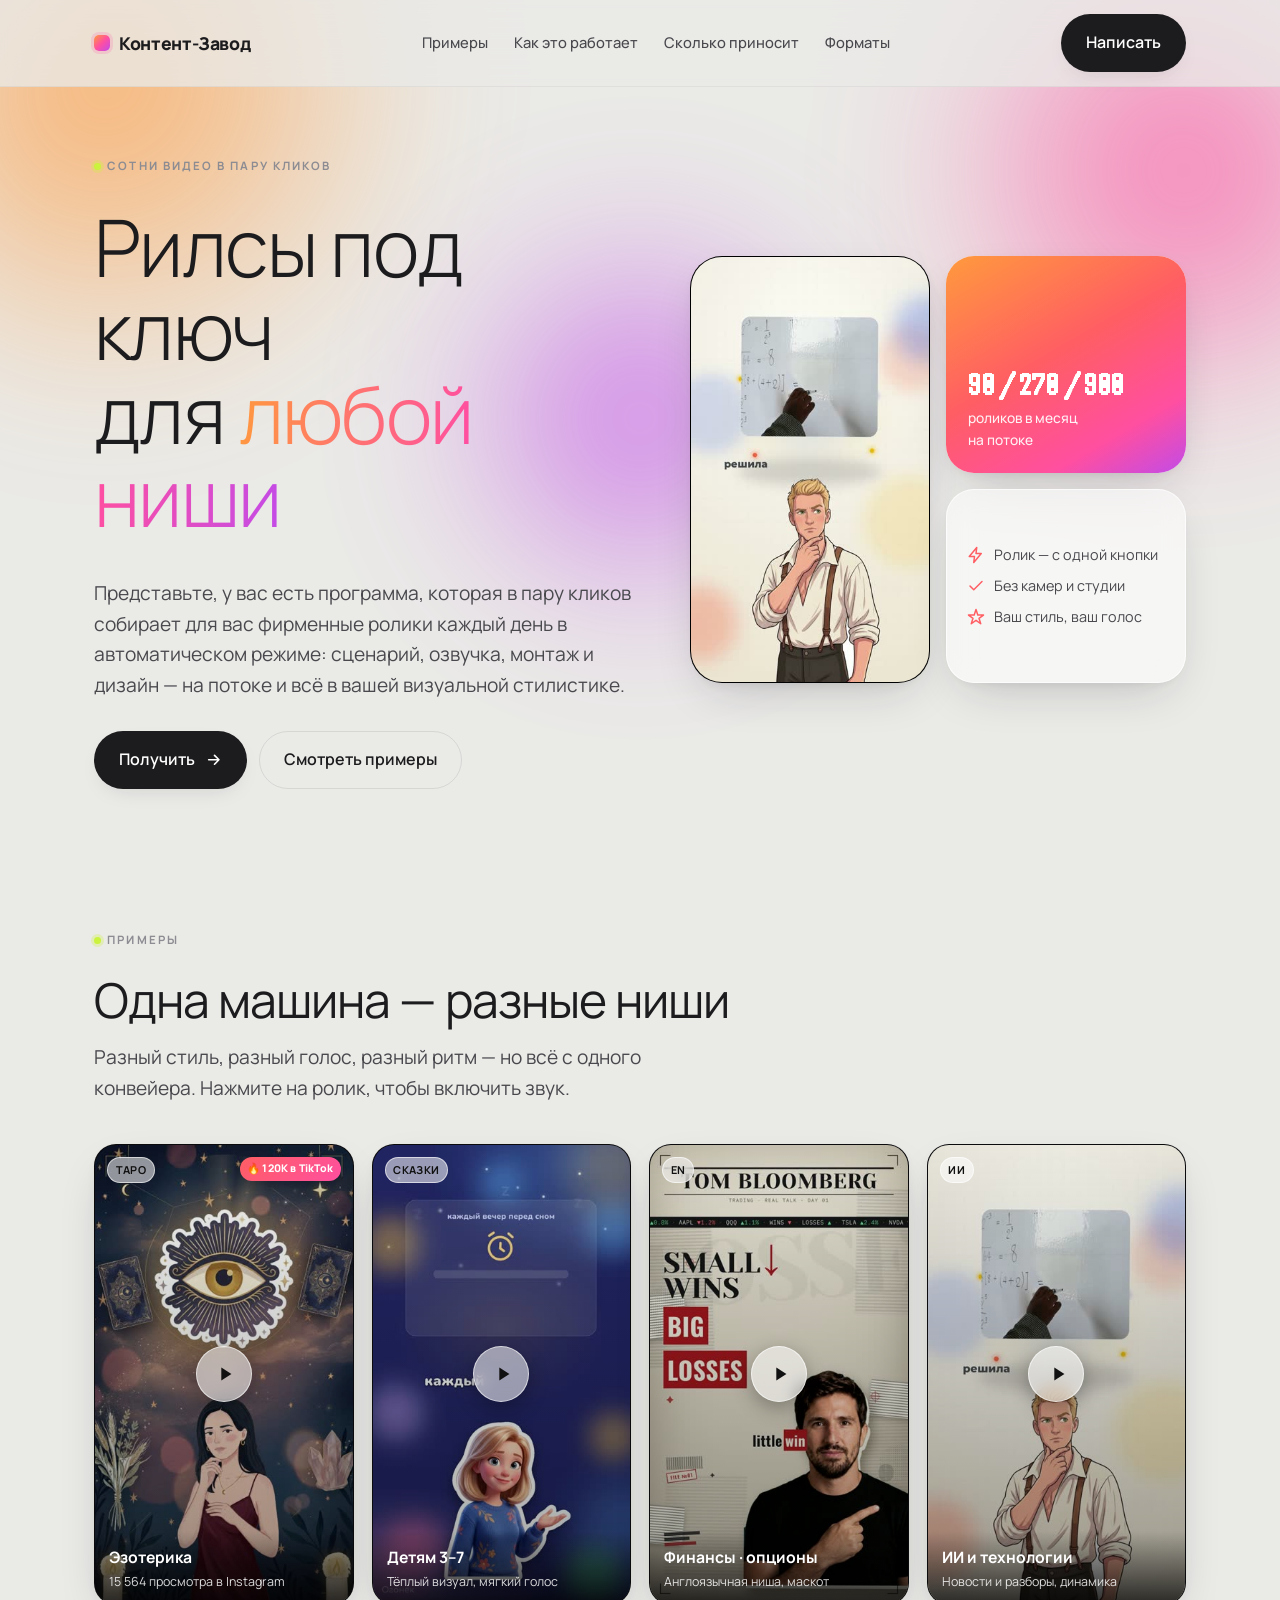
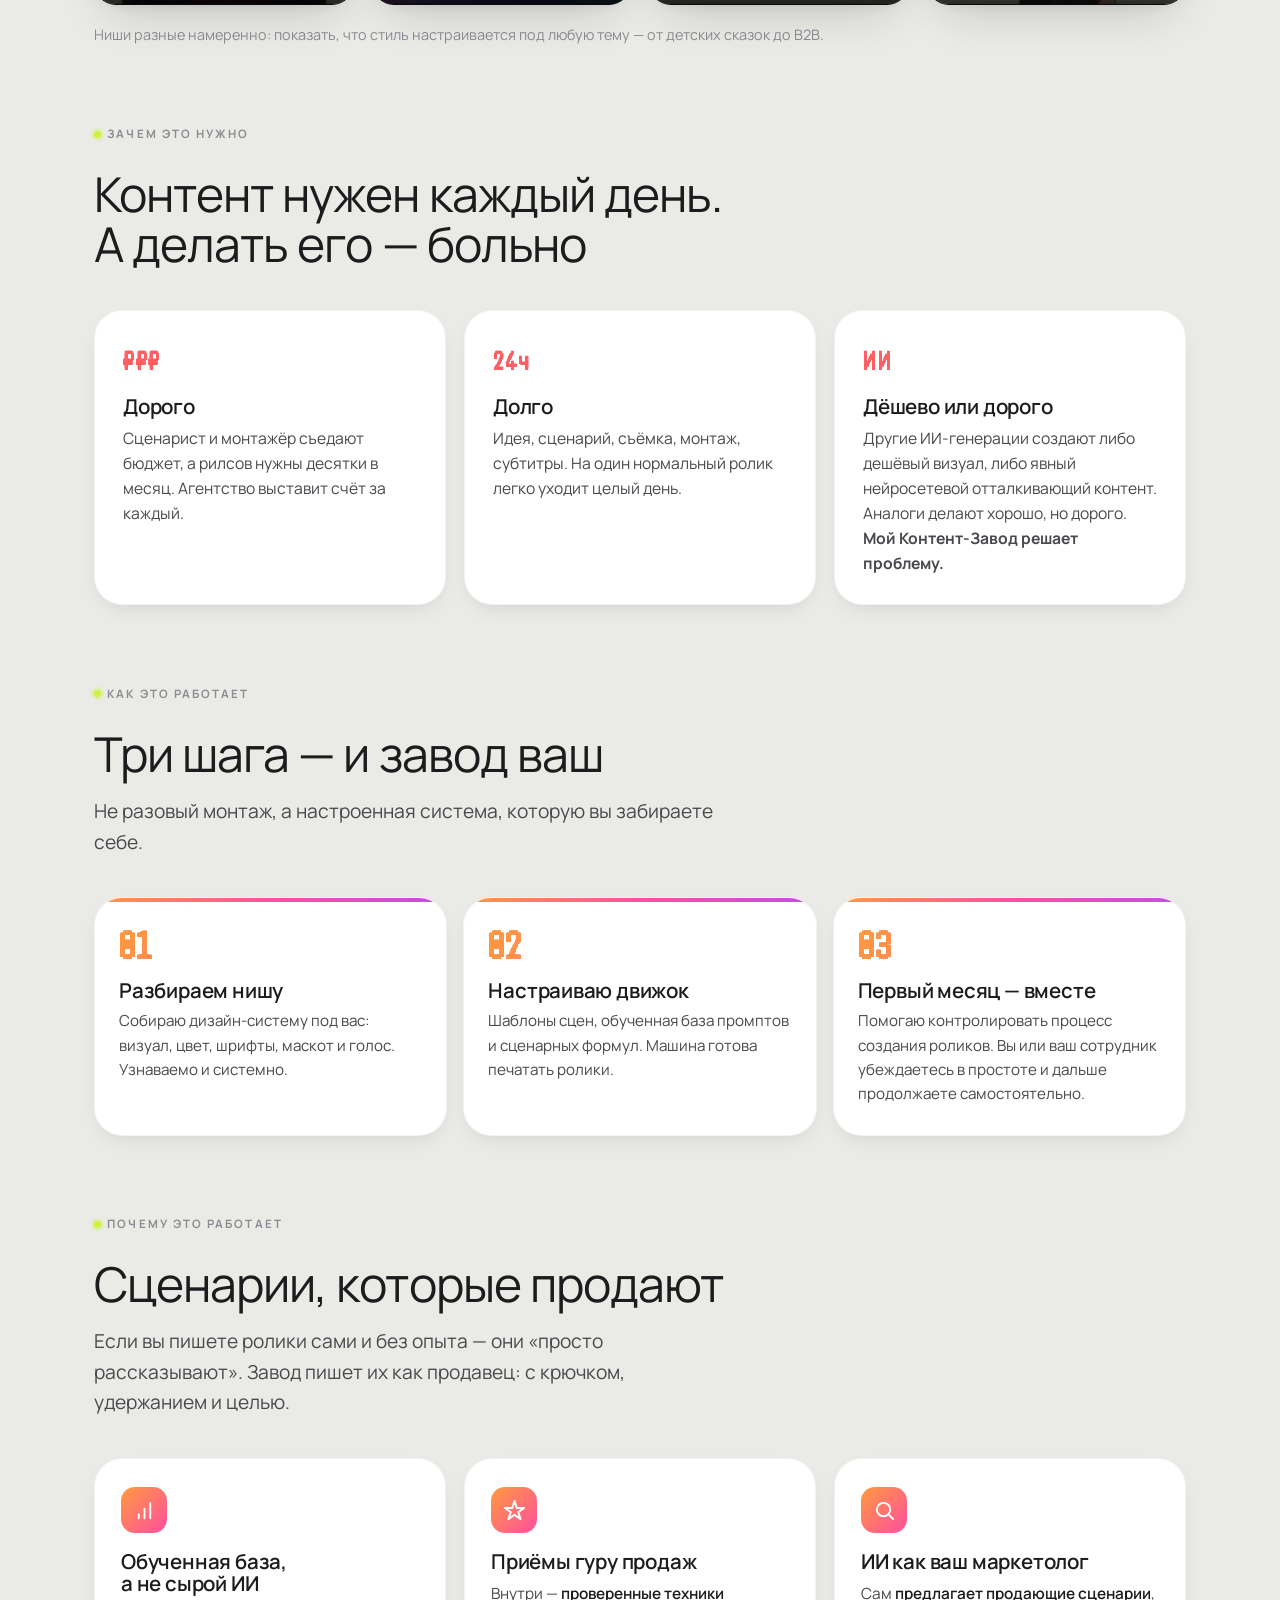
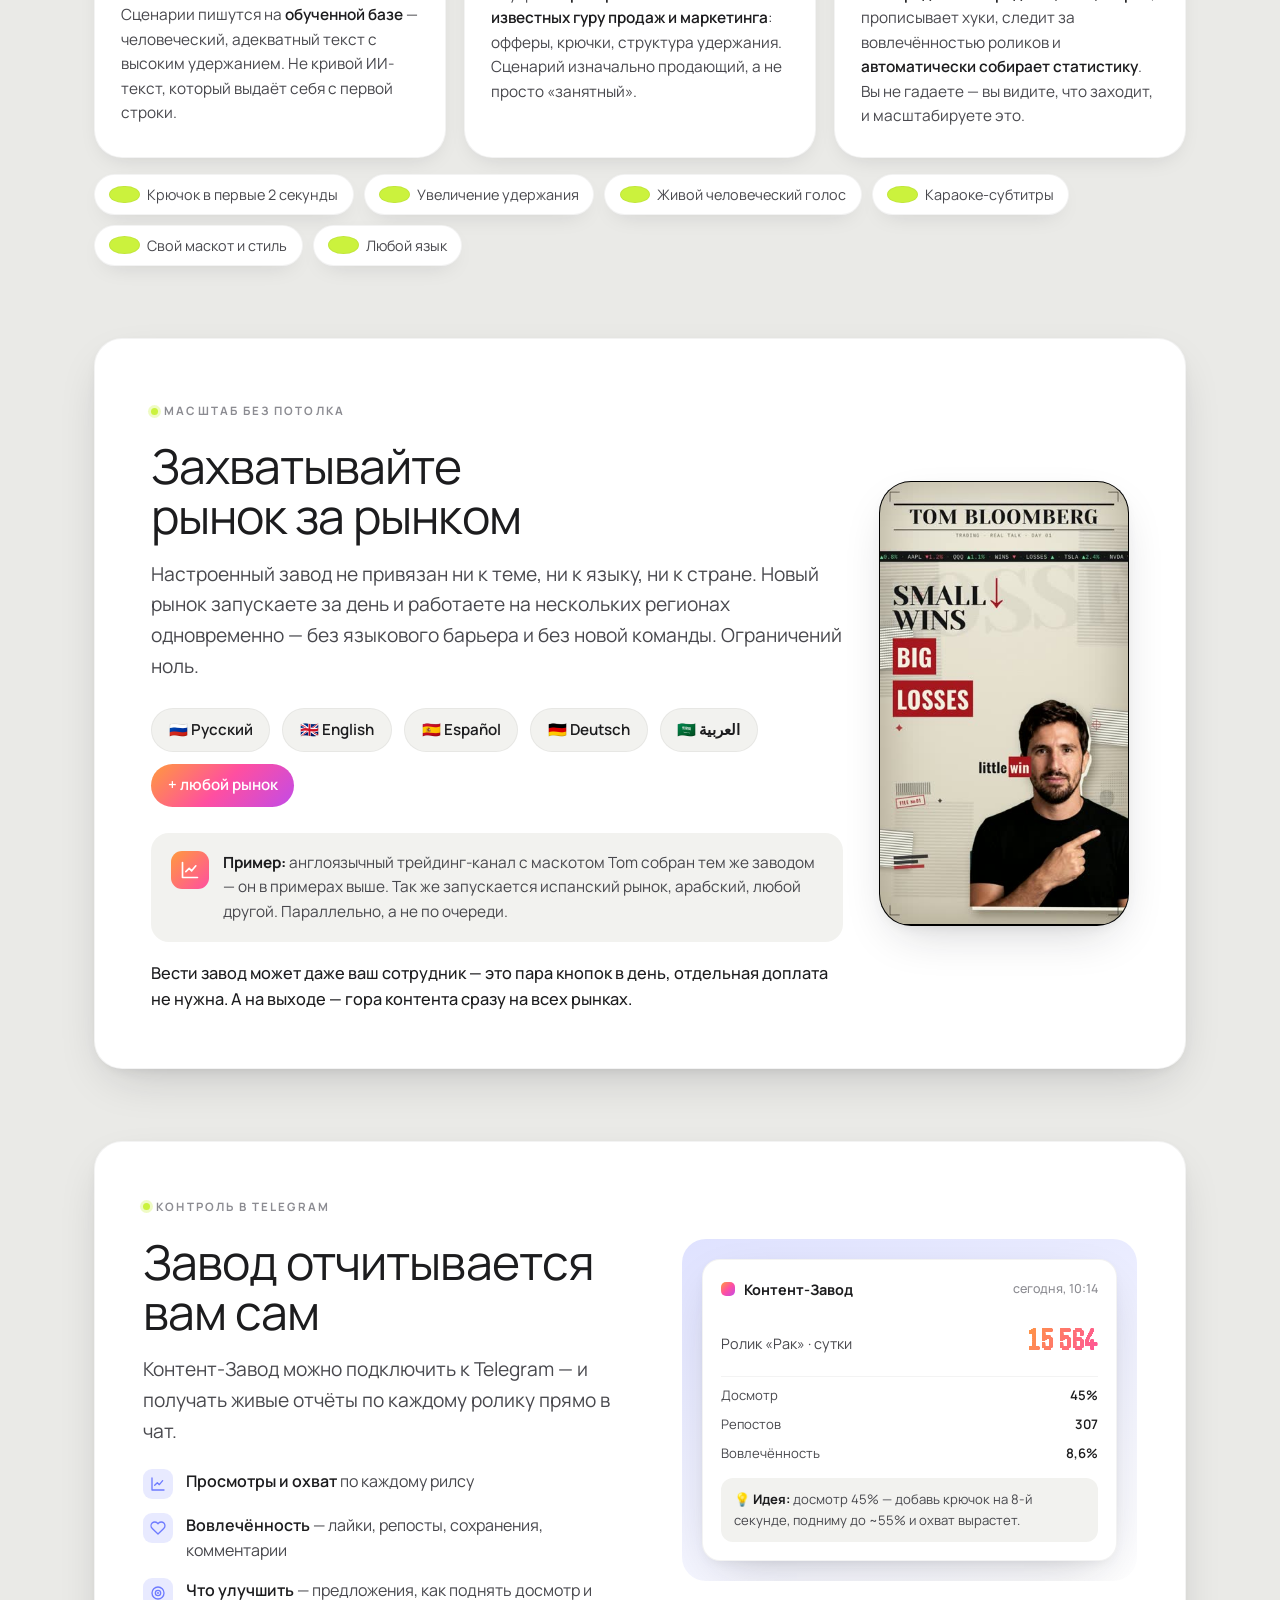
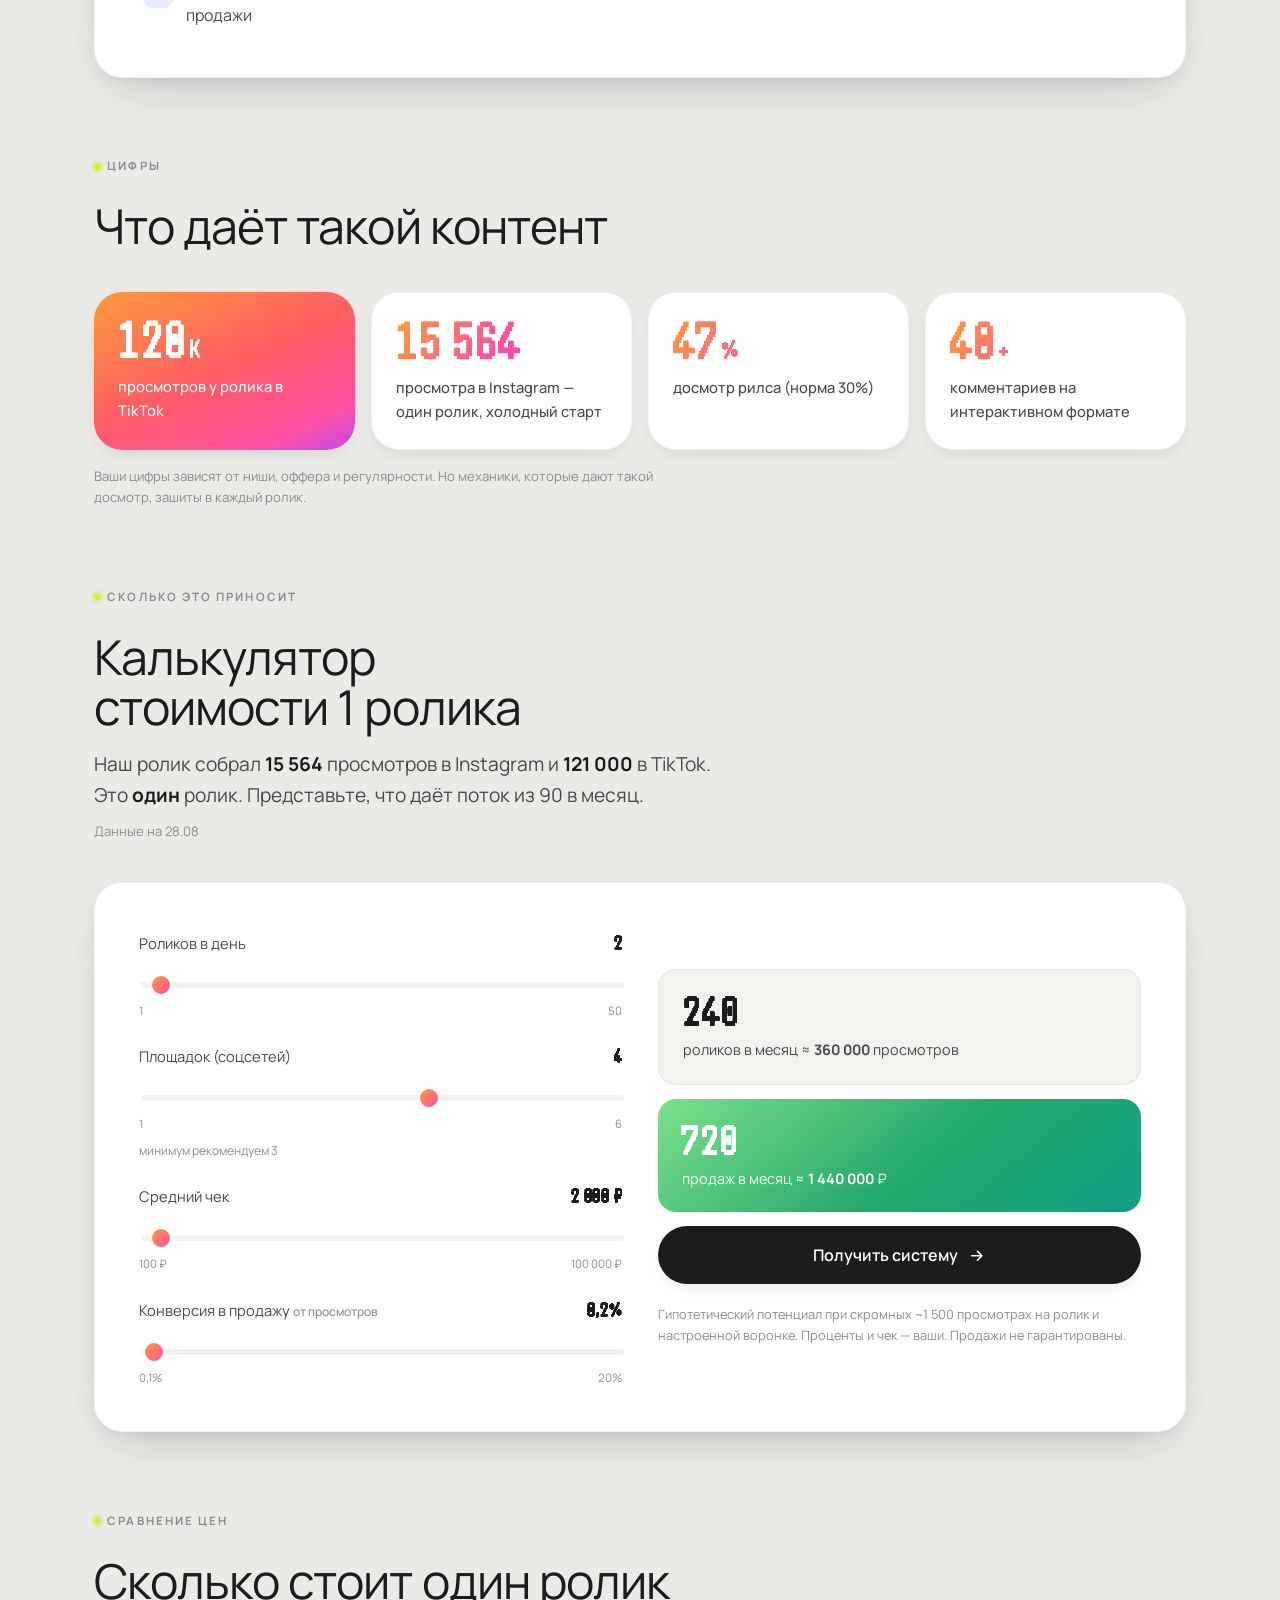
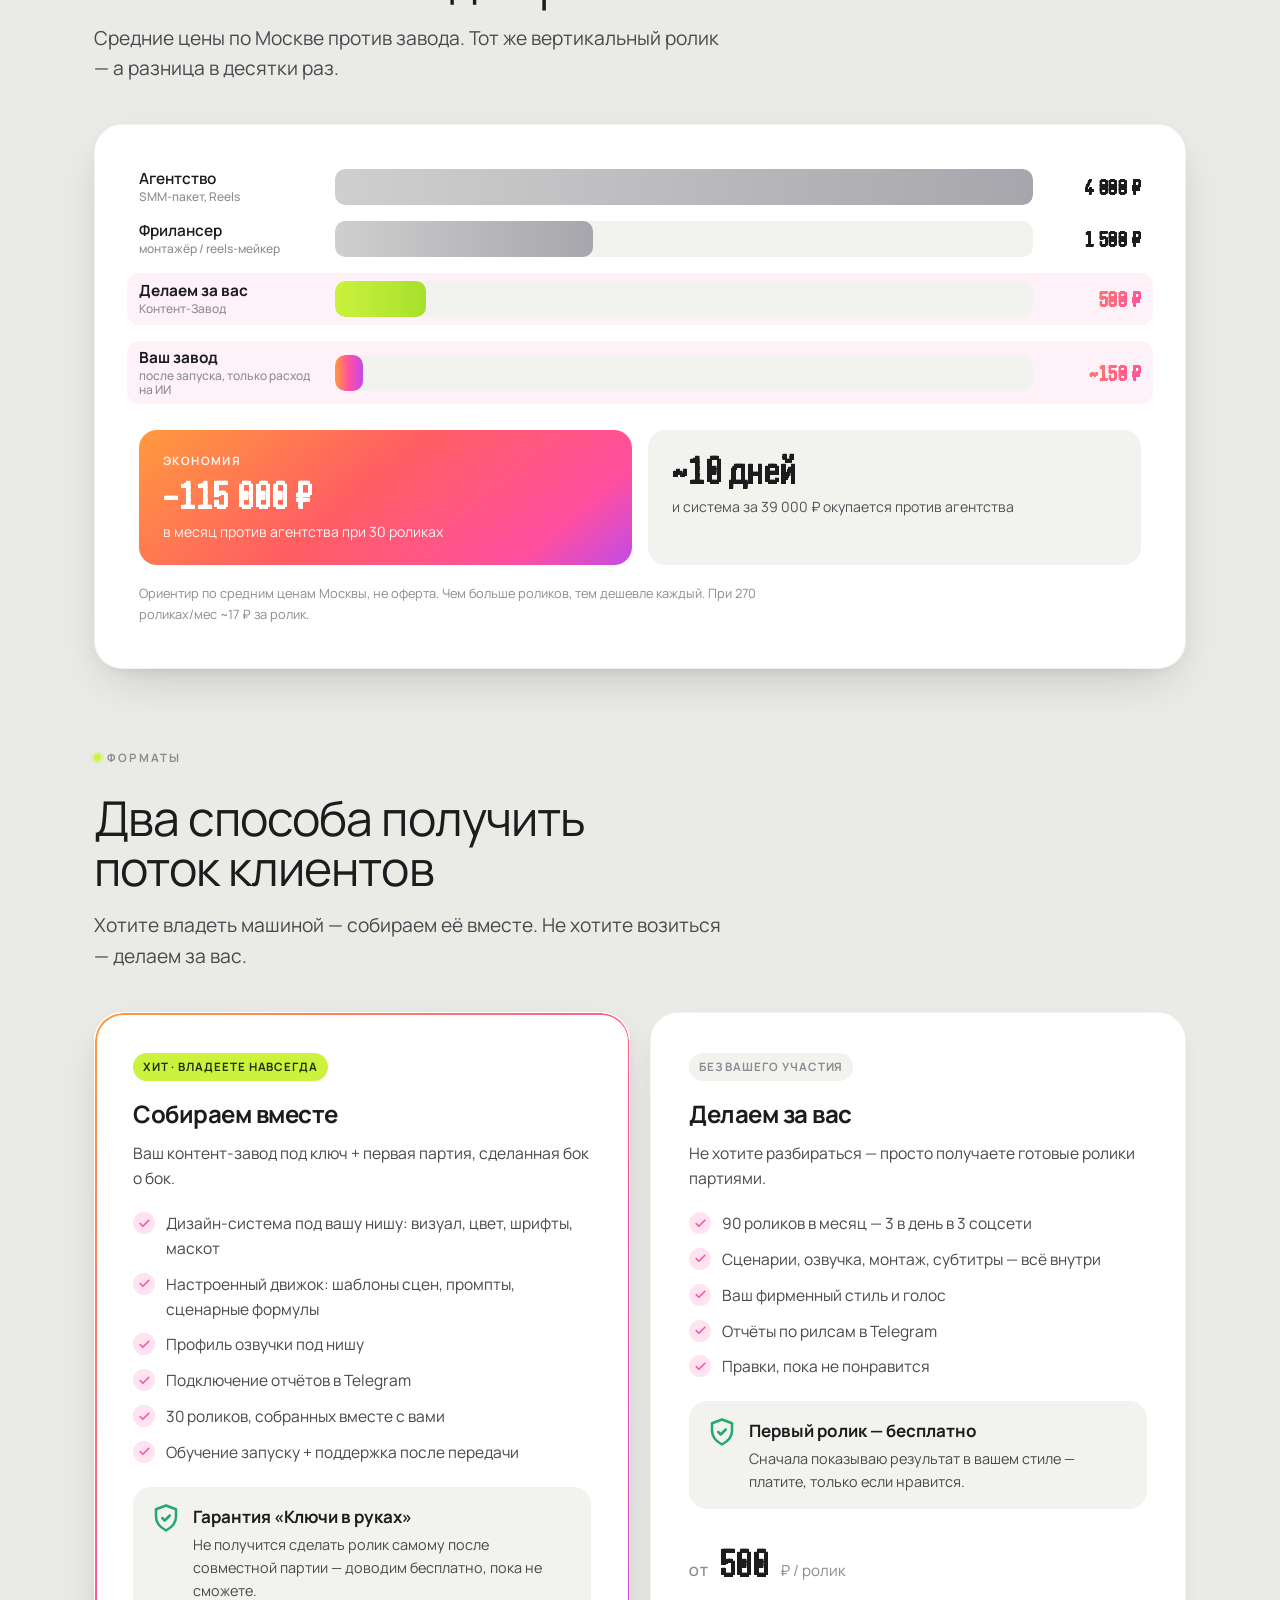
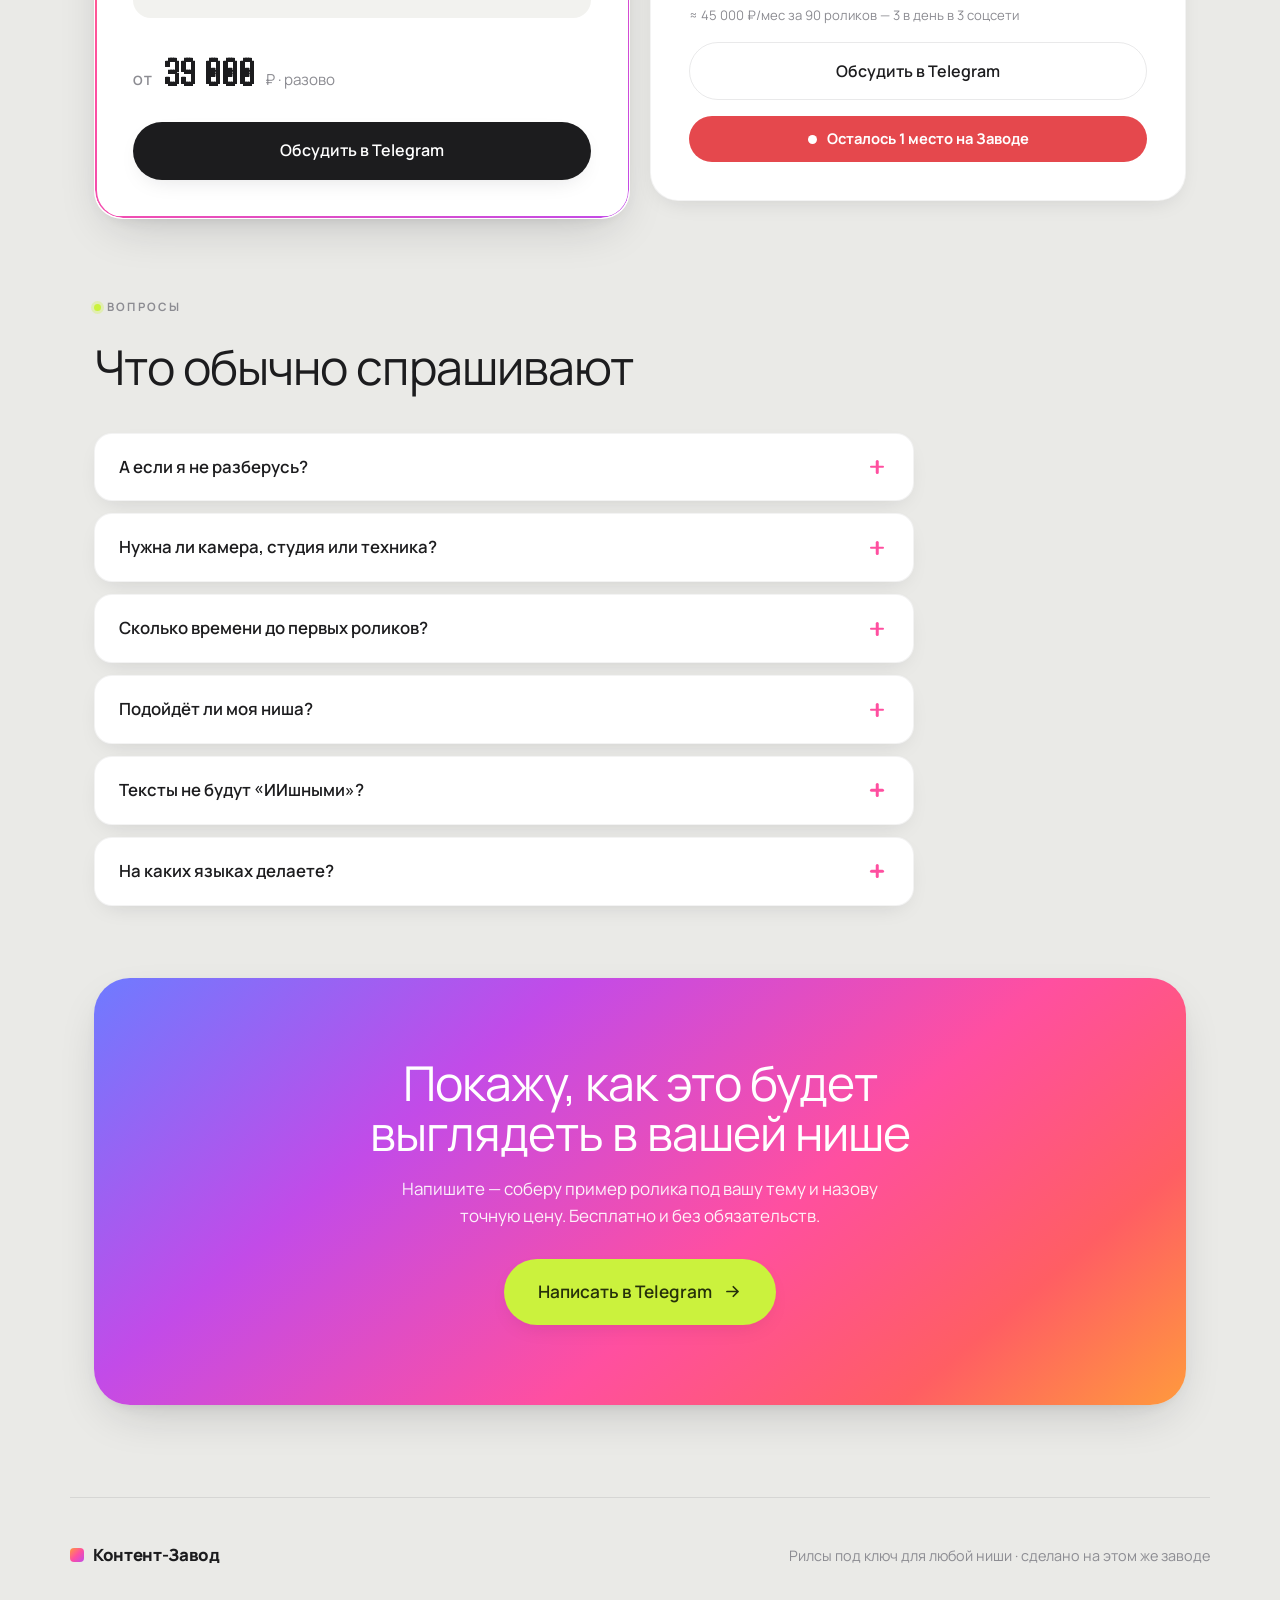
==== commit 67772dcd: "Видео Tom в блоке масштаба, зелёные акценты, первый ролик бесплатно, Осталось 1 место, только светла" ====
--- a/index.html
+++ b/index.html
@@ -1,5 +1,5 @@
 <!doctype html>
-<html lang="ru">
+<html lang="ru" data-theme="light">
 <head>
 <meta charset="utf-8">
 <meta name="viewport" content="width=device-width, initial-scale=1">
@@ -7,6 +7,7 @@
 <link rel="preconnect" href="https://fonts.googleapis.com">
 <link rel="preconnect" href="https://fonts.gstatic.com" crossorigin>
 <link rel="stylesheet" href="https://fonts.googleapis.com/css2?family=Manrope:wght@300;400;500;600;700;800&family=Handjet:wght@400;500;600;700&display=swap">
+<script>document.documentElement.setAttribute('data-theme','light');</script>
 
 <style>
 /* ================= TOKENS ================= */
@@ -24,6 +25,7 @@
 
   --a1:#FF9A3D; --a2:#FF5E63; --a3:#FF4FA0; --a4:#C24BE8; --a5:#6E7BFF;
   --lime:#CBF23D; --lime-ink:#26310A;
+  --good:#22A96B;
 
   --btn-bg:#1C1C1E; --btn-fg:#FFFFFF;
 
@@ -270,7 +272,7 @@
 .calc__card{border-radius:var(--radius-sm);padding:22px 24px;border:1px solid var(--line-2)}
 .calc__card--reel{background:var(--surface-2)}
 .calc__card--month{position:relative;overflow:hidden;color:#fff;border:none}
-.calc__card--month::before{content:"";position:absolute;inset:0;background:linear-gradient(140deg,var(--a1),var(--a2) 45%,var(--a3) 80%,var(--a4));z-index:0}
+.calc__card--month::before{content:"";position:absolute;inset:0;background:linear-gradient(140deg,#7BE08A,#22A96B 55%,#149E86);z-index:0}
 .calc__card--month>*{position:relative;z-index:1}
 .calc__k{font-family:"Handjet",monospace;font-weight:700;font-size:2.7rem;line-height:.9;letter-spacing:.02em}
 .calc__cap{font-size:.9rem;margin-top:8px}
@@ -299,7 +301,7 @@
   color:var(--a3);display:flex;align-items:center;justify-content:center;margin-top:1px}
 .pack__list .tick svg{width:13px;height:13px}
 .pack__guar{display:flex;gap:12px;background:var(--surface-2);border-radius:var(--radius-sm);padding:16px 18px;margin-bottom:22px}
-.pack__guar .sh{flex:none;width:30px;height:30px;color:var(--a2)}
+.pack__guar .sh{flex:none;width:30px;height:30px;color:var(--good)}
 .pack__guar b{font-weight:700}
 .pack__guar p{font-size:.9rem;color:var(--ink-2);margin-top:3px}
 .pack__price{display:flex;align-items:baseline;gap:10px;margin-bottom:18px}
@@ -378,6 +380,13 @@
 .cmp__bar--mine .name{font-weight:700}
 .cmp__bar--mine .val{background:linear-gradient(120deg,var(--a1),var(--a3));-webkit-background-clip:text;background-clip:text;color:transparent}
 .cmp__save-lbl{font-size:.72rem;font-weight:700;letter-spacing:.12em;text-transform:uppercase;opacity:.9;margin-bottom:6px}
+.soldout{margin-top:16px;display:flex;align-items:center;justify-content:center;gap:10px;background:#E5484D;color:#fff;font-weight:700;font-size:.92rem;padding:.75em 1em;border-radius:999px;animation:soldoutPulse 1.6s infinite}
+.soldout__dot{width:9px;height:9px;border-radius:50%;background:#fff;flex:none}
+@keyframes soldoutPulse{0%,100%{box-shadow:0 0 0 0 rgba(229,72,77,.55)}50%{box-shadow:0 0 0 9px rgba(229,72,77,0)}}
+.scale__grid{display:grid;grid-template-columns:1fr 250px;gap:36px;align-items:center}
+.scale__media{position:relative}
+.scale__media .phone{width:100%}
+@media (max-width:760px){.scale__grid{grid-template-columns:1fr;gap:26px}.scale__media{max-width:210px;margin:6px auto 0}}
 @media (max-width:620px){
   .cmp__bar{grid-template-columns:1fr auto;grid-template-areas:"nm vl" "tr tr";row-gap:9px}
   .cmp__bar .name{grid-area:nm}.cmp__bar .val{grid-area:vl}.cmp__track{grid-area:tr}
@@ -437,10 +446,6 @@
       <a href="#offer">Форматы</a>
     </div>
     <div class="nav__right">
-      <button class="theme-btn" id="theme" aria-label="Сменить тему">
-        <svg class="sun" viewBox="0 0 24 24" fill="none" stroke="currentColor" stroke-width="2" stroke-linecap="round"><circle cx="12" cy="12" r="4"/><path d="M12 2v2M12 20v2M2 12h2M20 12h2M5 5l1.5 1.5M17.5 17.5L19 19M19 5l-1.5 1.5M6.5 17.5L5 19"/></svg>
-        <svg class="moon" viewBox="0 0 24 24" fill="currentColor"><path d="M21 12.8A9 9 0 1 1 11.2 3a7 7 0 0 0 9.8 9.8z"/></svg>
-      </button>
       <a class="btn btn--primary" href="https://t.me/akookoo" target="_blank" rel="noopener">Написать</a>
     </div>
   </div>
@@ -592,6 +597,8 @@
   <div class="wrap">
     <div class="scale" data-reveal>
       <div class="scale__glow"></div>
+      <div class="scale__grid">
+      <div class="scale__body">
       <span class="eyebrow">Масштаб без потолка</span>
       <h2 class="h2" style="margin:.4em 0 .35em;max-width:22ch">Захватывайте рынок за рынком</h2>
       <p class="lead">Настроенный завод не привязан ни к теме, ни к языку, ни к стране. Новый рынок запускаете за день и работаете на нескольких регионах одновременно — без языкового барьера и без новой команды. Ограничений ноль.</p>
@@ -608,6 +615,9 @@
         <p><b>Пример:</b> англоязычный трейдинг-канал с маскотом Tom собран тем же заводом — он в примерах выше. Так же запускается испанский рынок, арабский, любой другой. Параллельно, а не по очереди.</p>
       </div>
       <p class="scale__emp">Вести завод может даже ваш сотрудник — это пара кнопок в день, отдельная доплата не нужна. А на выходе — гора контента сразу на всех рынках.</p>
+      </div>
+      <div class="scale__media"><div class="phone"><video id="scaleVideo" src="media/options.mp4" poster="media/options.jpg" muted loop playsinline preload="auto"></video></div></div>
+      </div>
     </div>
   </div>
 </section>
@@ -662,7 +672,7 @@
   <div class="wrap">
     <div class="block__head" data-reveal>
       <span class="eyebrow">Сколько это приносит</span>
-      <h2 class="h2">Один ролик — и что даст поток</h2>
+      <h2 class="h2">Калькулятор стоимости 1 ролика</h2>
       <p class="lead">Наш ролик собрал <b style="color:var(--ink)">15 564</b> просмотров в Instagram и <b style="color:var(--ink)">121 000</b> в TikTok. Это <b style="color:var(--ink)">один</b> ролик. Представьте, что даёт поток из 90 в месяц.</p>
       <p class="muted" style="font-size:.82rem;margin-top:10px">Данные на 28.08</p>
     </div>
@@ -775,15 +785,16 @@
         </ul>
         <div class="pack__guar">
           <span class="sh"><svg viewBox="0 0 24 24" fill="none" stroke="currentColor" stroke-width="2" stroke-linecap="round" stroke-linejoin="round"><path d="M12 2l8 3v6c0 5-3.4 8.5-8 11-4.6-2.5-8-6-8-11V5z"/><path d="M9 12l2 2 4-4"/></svg></span>
-          <div><b>Первая партия — без риска</b><p>Не зайдёт по стилю — переделаем или вернём деньги за первую партию.</p></div>
+          <div><b>Первый ролик — бесплатно</b><p>Сначала показываю результат в вашем стиле — платите, только если нравится.</p></div>
         </div>
         <div class="pack__price"><span class="from">от</span><span class="num">500</span><span class="per">₽ / ролик</span></div>
         <div class="pack__subnote">≈ 45 000 ₽/мес за 90 роликов — 3 в день в 3 соцсети</div>
         <a class="btn btn--ghost" href="https://t.me/akookoo" target="_blank" rel="noopener">Обсудить в Telegram</a>
-      </div>
-    </div>
-
-    <div class="scarcity"><span class="pulse"></span>Работаю сам, поэтому беру немного проектов за раз.</div>
+        <div class="soldout"><span class="soldout__dot"></span>Осталось 1 место на Заводе</div>
+      </div>
+    </div>
+
+    <!-- scarcity → перенесён в пакет «Делаем за вас» как soldout -->
   </div>
 </section>
 
@@ -831,11 +842,7 @@
     document.querySelectorAll('[data-vid]').forEach(function(v){var k=v.getAttribute('data-vid');if(window.__M[k])v.src=window.__M[k];});
   }
 
-  /* THEME */
-  var root=document.documentElement, tb=document.getElementById('theme');
-  function cur(){var a=root.getAttribute('data-theme');if(a)return a;return matchMedia('(prefers-color-scheme:dark)').matches?'dark':'light';}
-  try{var s=localStorage.getItem('cz-theme');if(s)root.setAttribute('data-theme',s);}catch(e){}
-  if(tb)tb.addEventListener('click',function(){var n=cur()==='dark'?'light':'dark';root.setAttribute('data-theme',n);try{localStorage.setItem('cz-theme',n);}catch(e){}});
+  /* THEME: светлая тема принудительно (стамп в inline-скрипте наверху) */
 
   /* REVEAL */
   var rm=matchMedia('(prefers-reduced-motion:reduce)').matches;
@@ -844,9 +851,8 @@
     document.querySelectorAll('[data-reveal]').forEach(function(el){io.observe(el);});
   }else{document.querySelectorAll('[data-reveal]').forEach(function(el){el.classList.add('in');});}
 
-  /* HERO autoplay */
-  var hv=document.getElementById('heroVideo');
-  if(hv && !rm){var p=hv.play();if(p&&p.catch)p.catch(function(){});}
+  /* HERO + SCALE autoplay (muted) */
+  if(!rm){['heroVideo','scaleVideo'].forEach(function(id){var el=document.getElementById(id);if(el){var p=el.play();if(p&&p.catch)p.catch(function(){});}});}
 
   /* PORTFOLIO: overlay starts playback; then native controls manage pause/seek */
   var reels=[].slice.call(document.querySelectorAll('[data-reel]'));
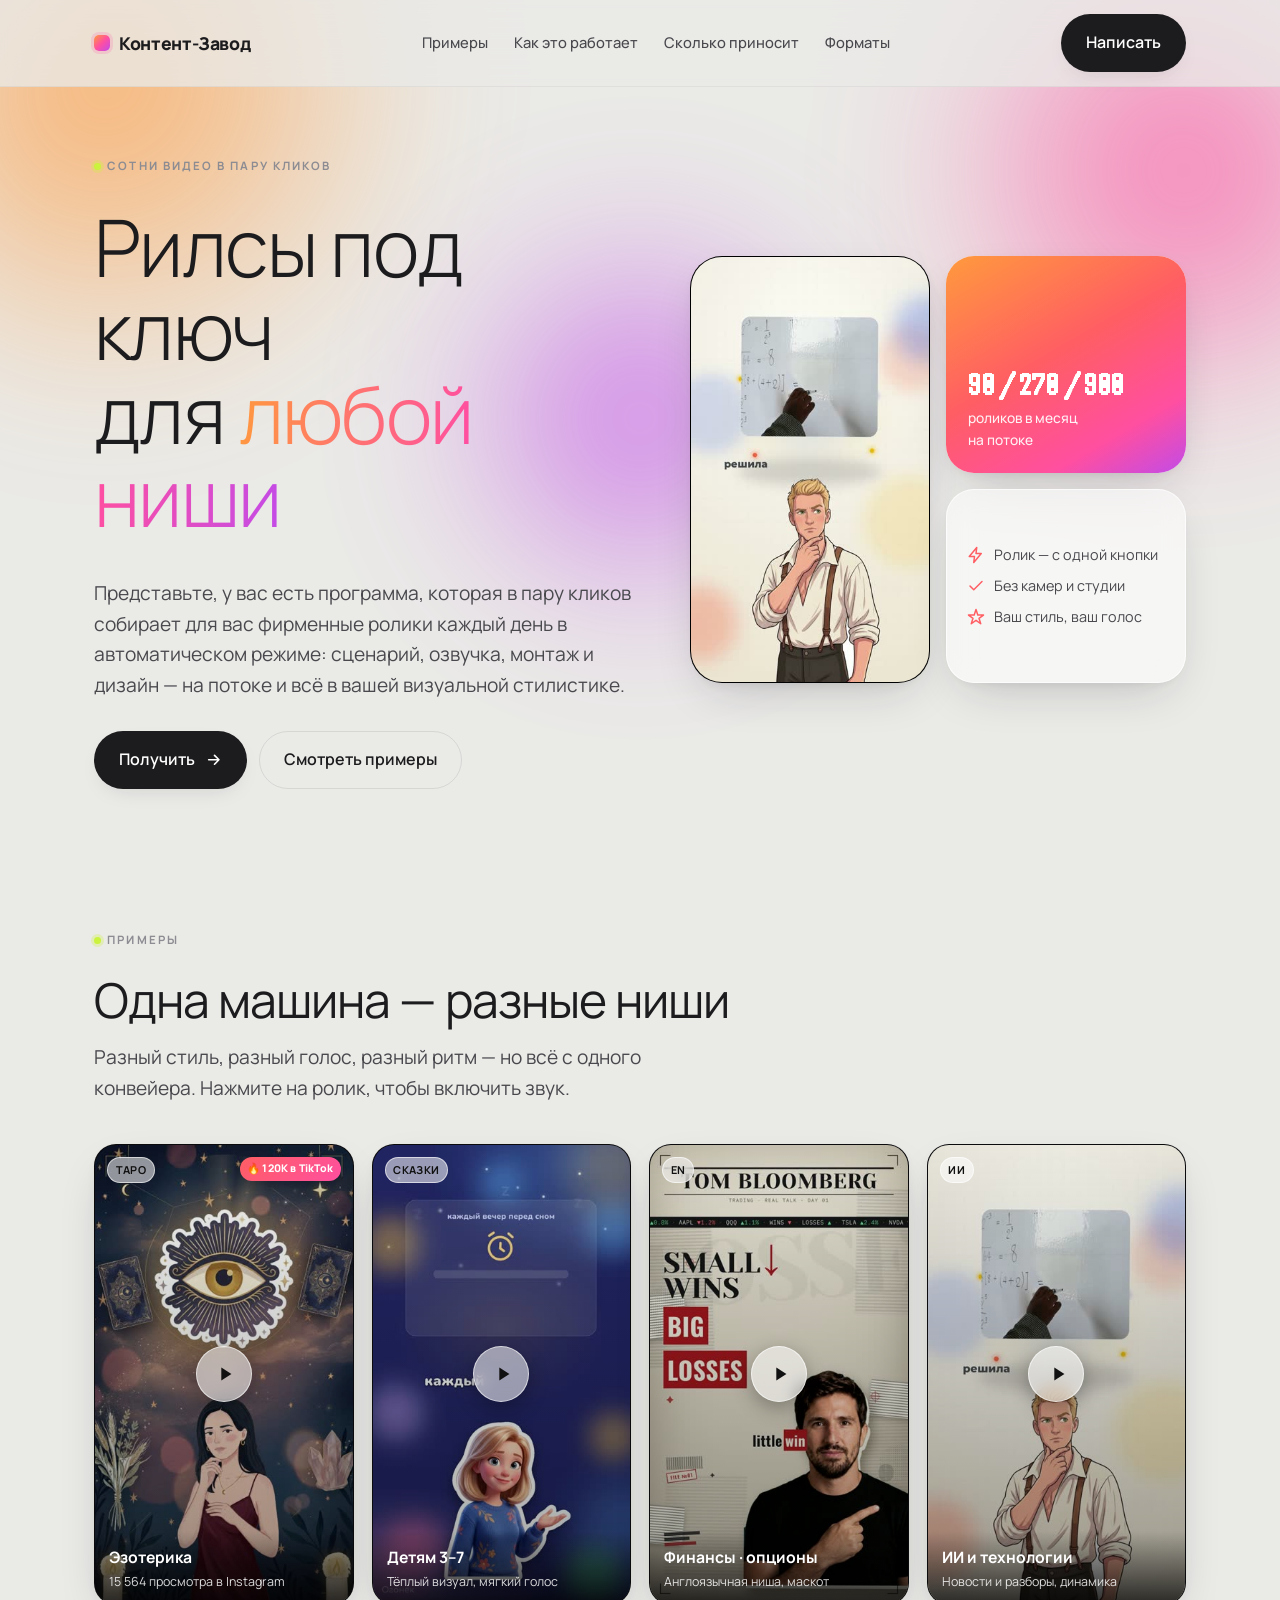
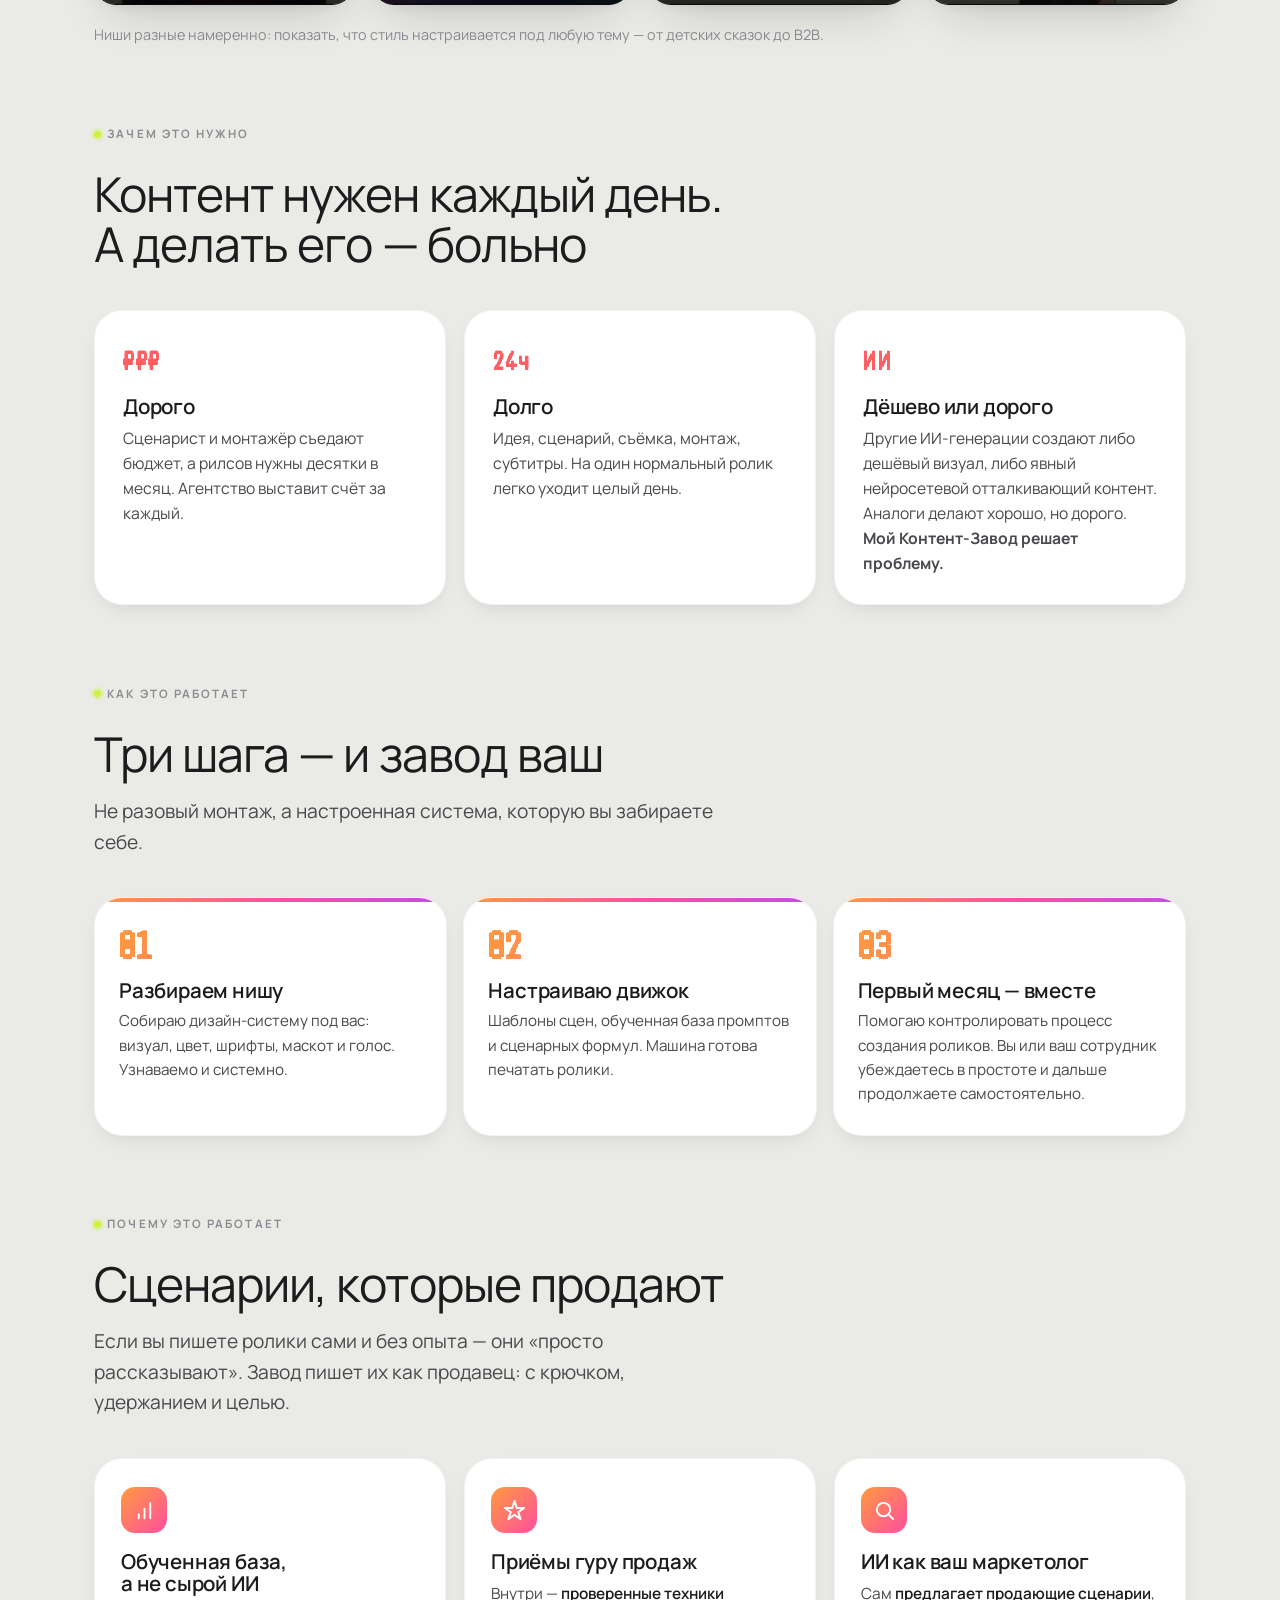
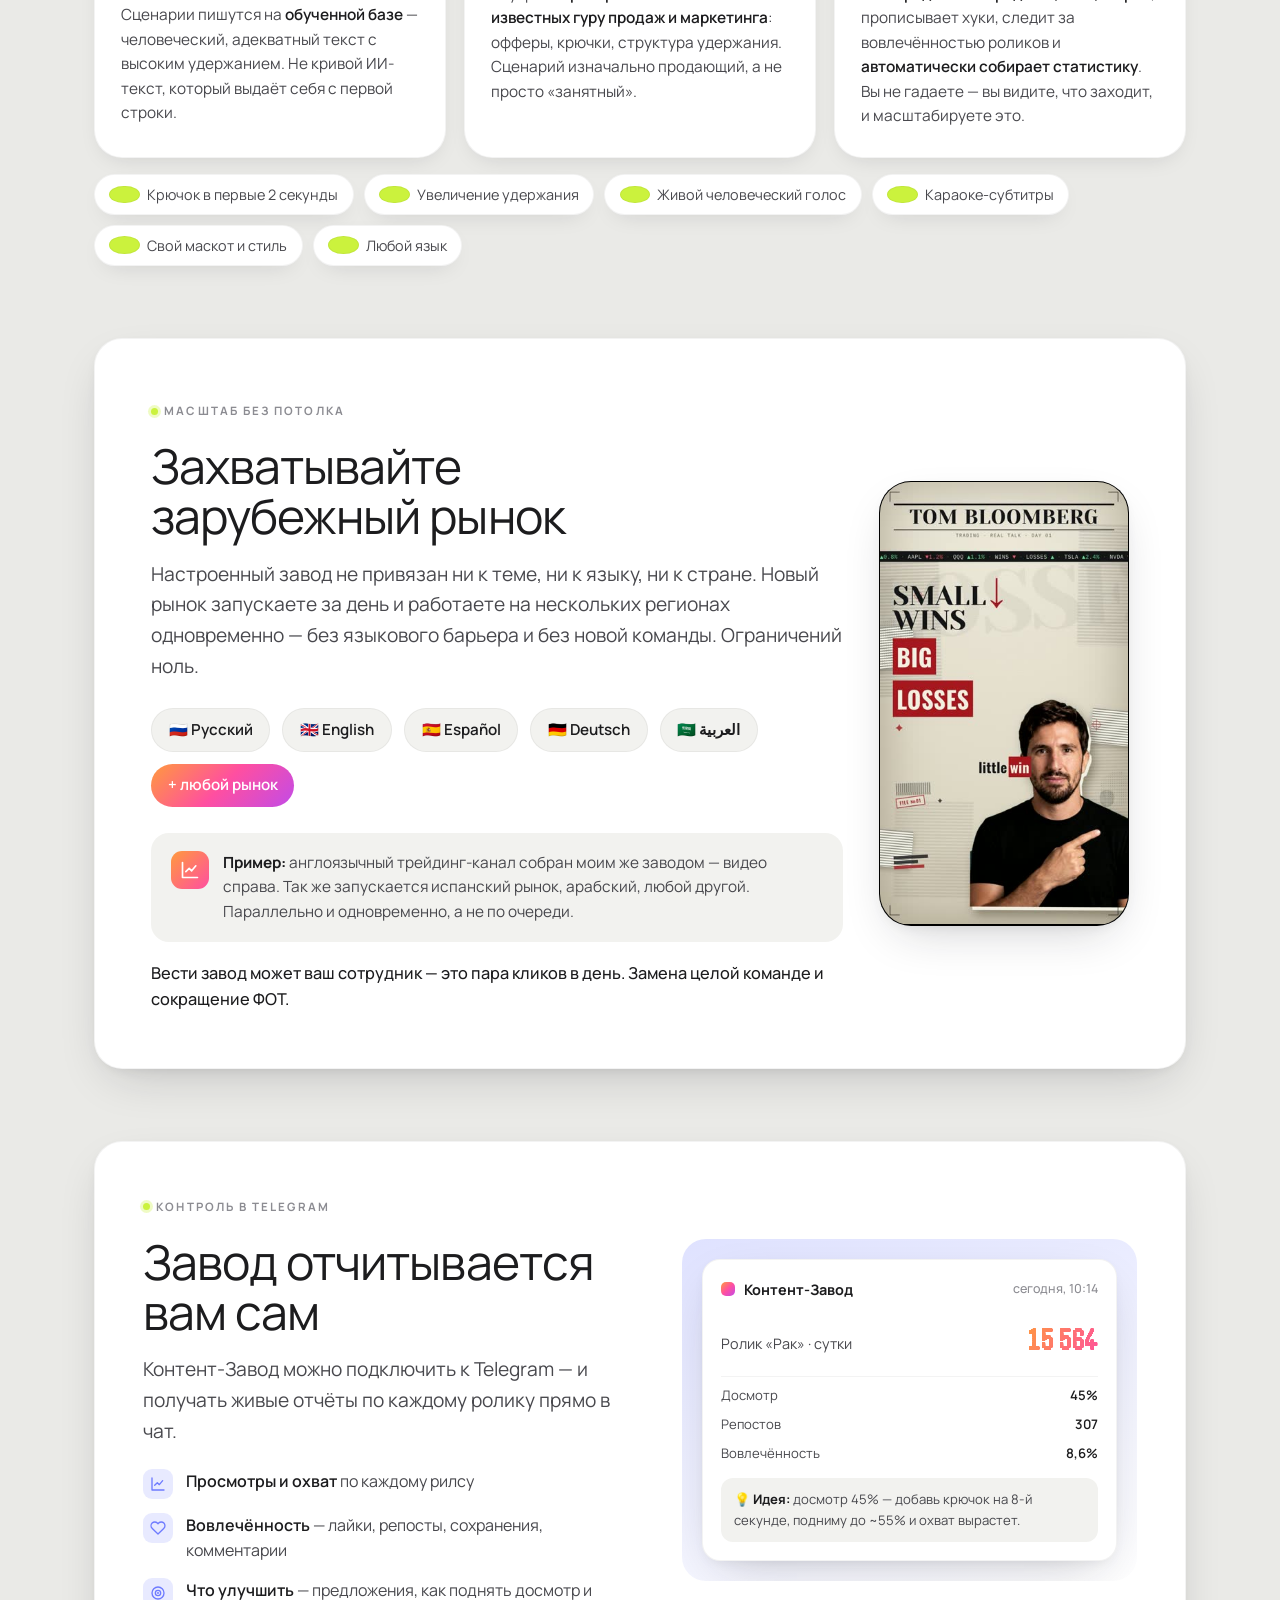
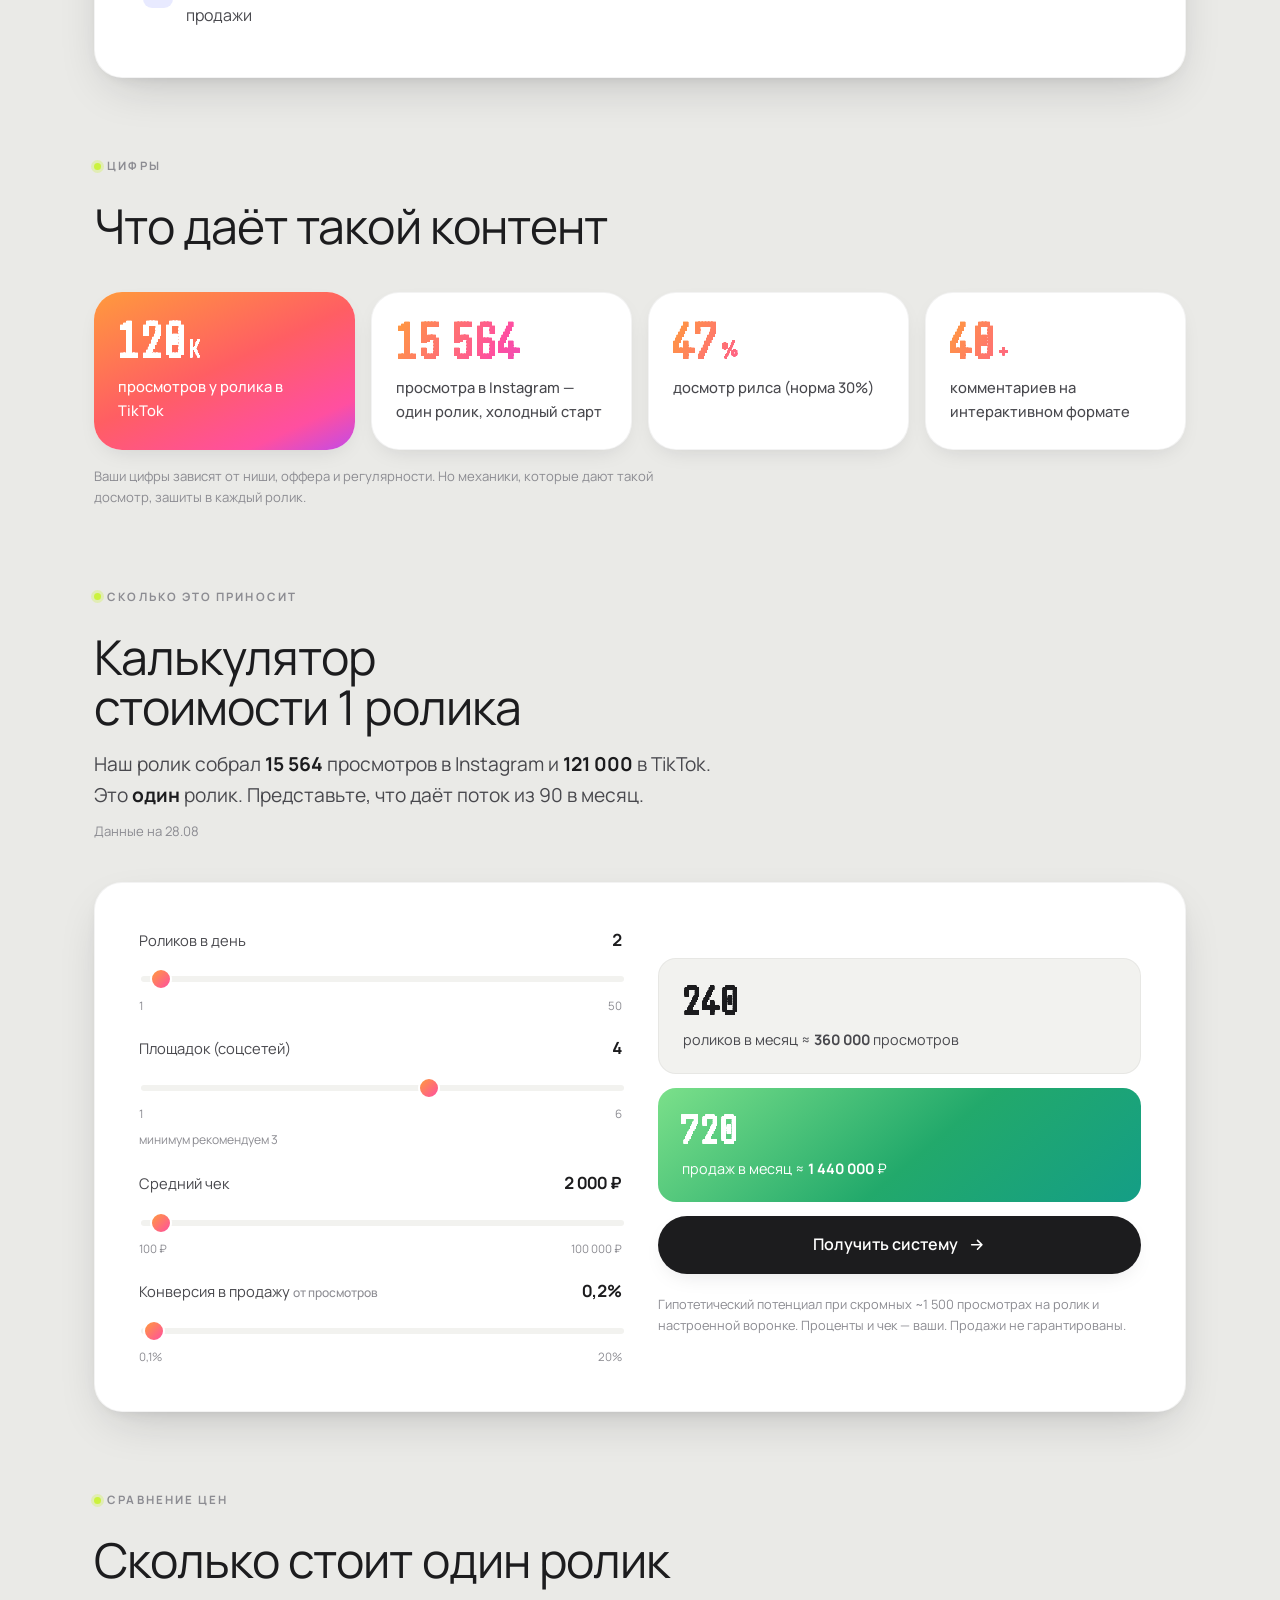
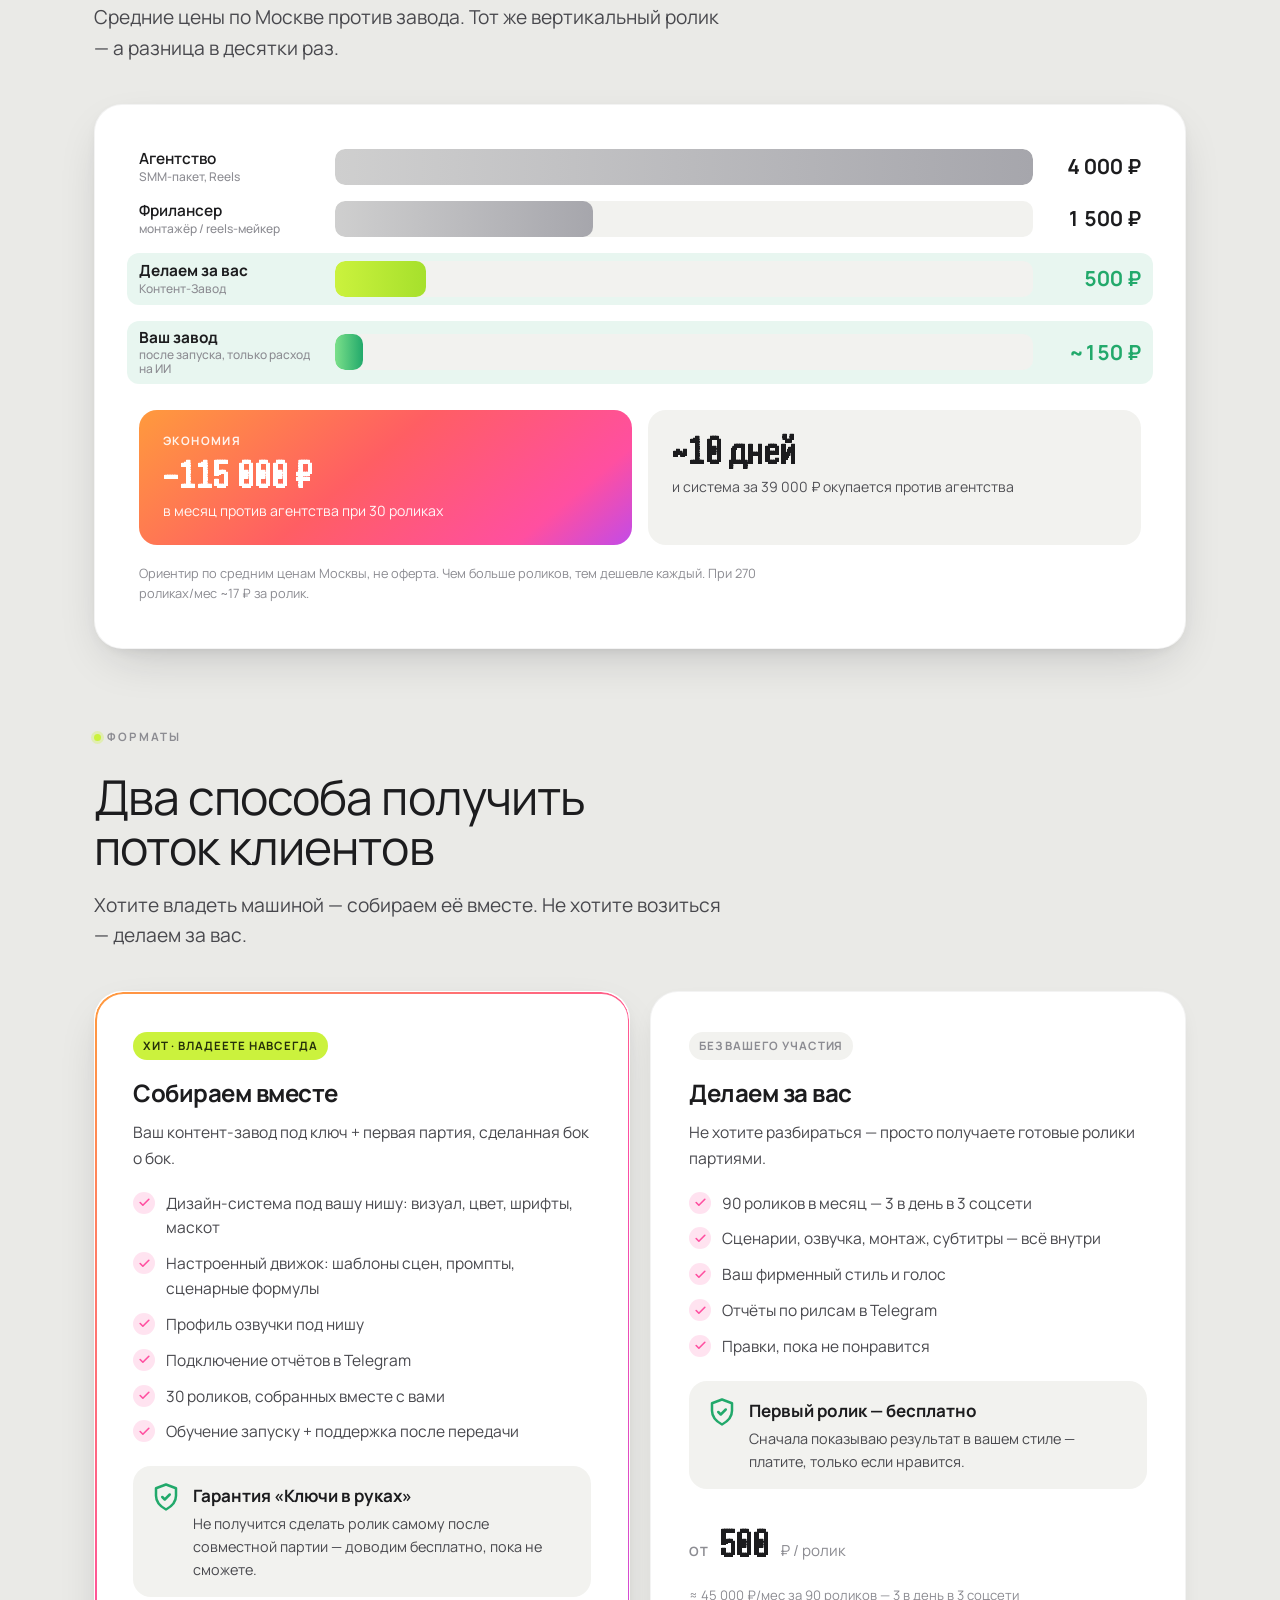
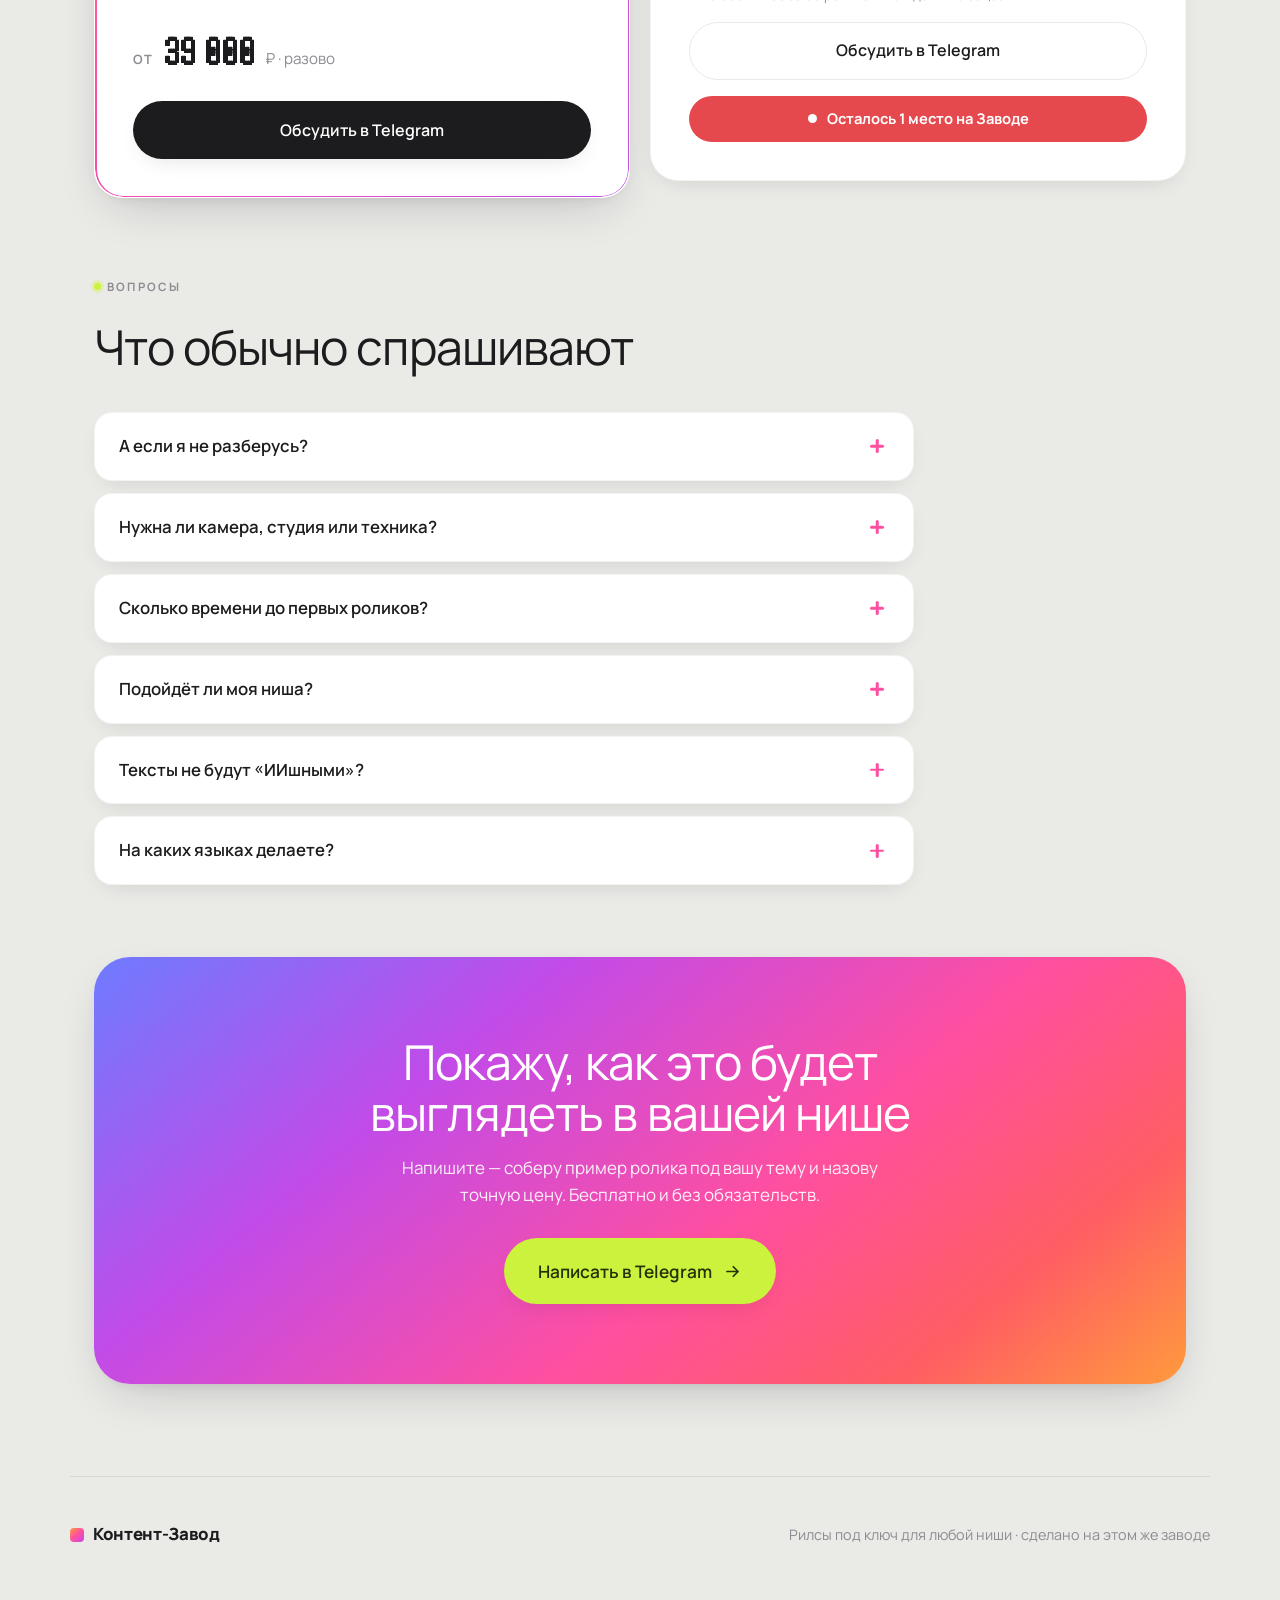
==== commit 01b23304: "Зарубежный рынок, зелёное выделение вместо розового, читаемый шрифт цен, тексты масштаба" ====
--- a/index.html
+++ b/index.html
@@ -260,7 +260,7 @@
   padding:clamp(26px,4vw,44px);display:grid;grid-template-columns:1fr 1fr;gap:36px;align-items:center}
 .calc__inputs{display:flex;flex-direction:column;gap:20px}
 .calc__row .lab{display:flex;justify-content:space-between;align-items:baseline;font-size:.92rem;color:var(--ink-2);margin-bottom:9px}
-.calc__row .lab b{color:var(--ink);font-family:"Handjet",monospace;font-size:1.25rem;letter-spacing:.02em}
+.calc__row .lab b{color:var(--ink);font-family:"Manrope",sans-serif;font-weight:700;font-size:1.05rem;font-variant-numeric:tabular-nums}
 .calc input[type=range]{width:100%;-webkit-appearance:none;appearance:none;height:6px;border-radius:6px;background:var(--surface-2);outline:none}
 .calc input[type=range]::-webkit-slider-thumb{-webkit-appearance:none;width:22px;height:22px;border-radius:50%;
   background:linear-gradient(135deg,var(--a1),var(--a3));cursor:pointer;box-shadow:var(--shadow-sm);border:2px solid #fff}
@@ -362,8 +362,8 @@
 .cmp__fill{height:100%;border-radius:10px;min-width:8px;transition:width 1.1s var(--ease)}
 .cmp__fill--grey{background:linear-gradient(90deg,#cfcfcf,#a6a6ac)}
 .cmp__fill--lime{background:linear-gradient(90deg,var(--lime),#a6e02c)}
-.cmp__fill--aur{background:linear-gradient(90deg,var(--a1),var(--a3),var(--a4))}
-.cmp__bar .val{font-family:"Handjet",monospace;font-weight:700;font-size:1.4rem;text-align:right;letter-spacing:.02em}
+.cmp__fill--aur{background:linear-gradient(90deg,#7BE08A,var(--good))}
+.cmp__bar .val{font-family:"Manrope",sans-serif;font-weight:700;font-size:1.3rem;text-align:right;font-variant-numeric:tabular-nums}
 .cmp__save{display:grid;grid-template-columns:1fr 1fr;gap:16px;margin-top:26px}
 .cmp__save-card{position:relative;overflow:hidden;color:#fff;border-radius:var(--radius-sm);padding:22px 24px}
 .cmp__save-card::before{content:"";position:absolute;inset:0;background:linear-gradient(140deg,var(--a1),var(--a2) 45%,var(--a3) 82%,var(--a4));z-index:0}
@@ -376,9 +376,9 @@
 .cmp__note{font-size:.8rem;color:var(--muted);margin-top:18px;max-width:82ch}
 .pack__subnote{font-size:.82rem;color:var(--muted);margin:-8px 0 16px}
 .calc__range{display:flex;justify-content:space-between;margin-top:7px;font-size:.72rem;color:var(--muted)}
-.cmp__bar--mine{background:color-mix(in srgb,var(--a3) 8%,transparent);border-radius:12px;margin:0 -12px;padding:8px 12px}
+.cmp__bar--mine{background:color-mix(in srgb,var(--good) 10%,transparent);border-radius:12px;margin:0 -12px;padding:8px 12px}
 .cmp__bar--mine .name{font-weight:700}
-.cmp__bar--mine .val{background:linear-gradient(120deg,var(--a1),var(--a3));-webkit-background-clip:text;background-clip:text;color:transparent}
+.cmp__bar--mine .val{color:var(--good)}
 .cmp__save-lbl{font-size:.72rem;font-weight:700;letter-spacing:.12em;text-transform:uppercase;opacity:.9;margin-bottom:6px}
 .soldout{margin-top:16px;display:flex;align-items:center;justify-content:center;gap:10px;background:#E5484D;color:#fff;font-weight:700;font-size:.92rem;padding:.75em 1em;border-radius:999px;animation:soldoutPulse 1.6s infinite}
 .soldout__dot{width:9px;height:9px;border-radius:50%;background:#fff;flex:none}
@@ -600,7 +600,7 @@
       <div class="scale__grid">
       <div class="scale__body">
       <span class="eyebrow">Масштаб без потолка</span>
-      <h2 class="h2" style="margin:.4em 0 .35em;max-width:22ch">Захватывайте рынок за рынком</h2>
+      <h2 class="h2" style="margin:.4em 0 .35em;max-width:22ch">Захватывайте зарубежный рынок</h2>
       <p class="lead">Настроенный завод не привязан ни к теме, ни к языку, ни к стране. Новый рынок запускаете за день и работаете на нескольких регионах одновременно — без языкового барьера и без новой команды. Ограничений ноль.</p>
       <div class="scale__markets">
         <span class="scale__m">🇷🇺 Русский</span>
@@ -612,9 +612,9 @@
       </div>
       <div class="scale__ex">
         <span class="ic"><svg viewBox="0 0 24 24" fill="none" stroke="currentColor" stroke-width="2" stroke-linecap="round" stroke-linejoin="round"><path d="M3 3v18h18"/><path d="M7 14l4-4 3 3 5-6"/></svg></span>
-        <p><b>Пример:</b> англоязычный трейдинг-канал с маскотом Tom собран тем же заводом — он в примерах выше. Так же запускается испанский рынок, арабский, любой другой. Параллельно, а не по очереди.</p>
-      </div>
-      <p class="scale__emp">Вести завод может даже ваш сотрудник — это пара кнопок в день, отдельная доплата не нужна. А на выходе — гора контента сразу на всех рынках.</p>
+        <p><b>Пример:</b> англоязычный трейдинг-канал собран моим же заводом — видео справа. Так же запускается испанский рынок, арабский, любой другой. Параллельно и одновременно, а не по очереди.</p>
+      </div>
+      <p class="scale__emp">Вести завод может ваш сотрудник — это пара кликов в день. Замена целой команде и сокращение ФОТ.</p>
       </div>
       <div class="scale__media"><div class="phone"><video id="scaleVideo" src="media/options.mp4" poster="media/options.jpg" muted loop playsinline preload="auto"></video></div></div>
       </div>
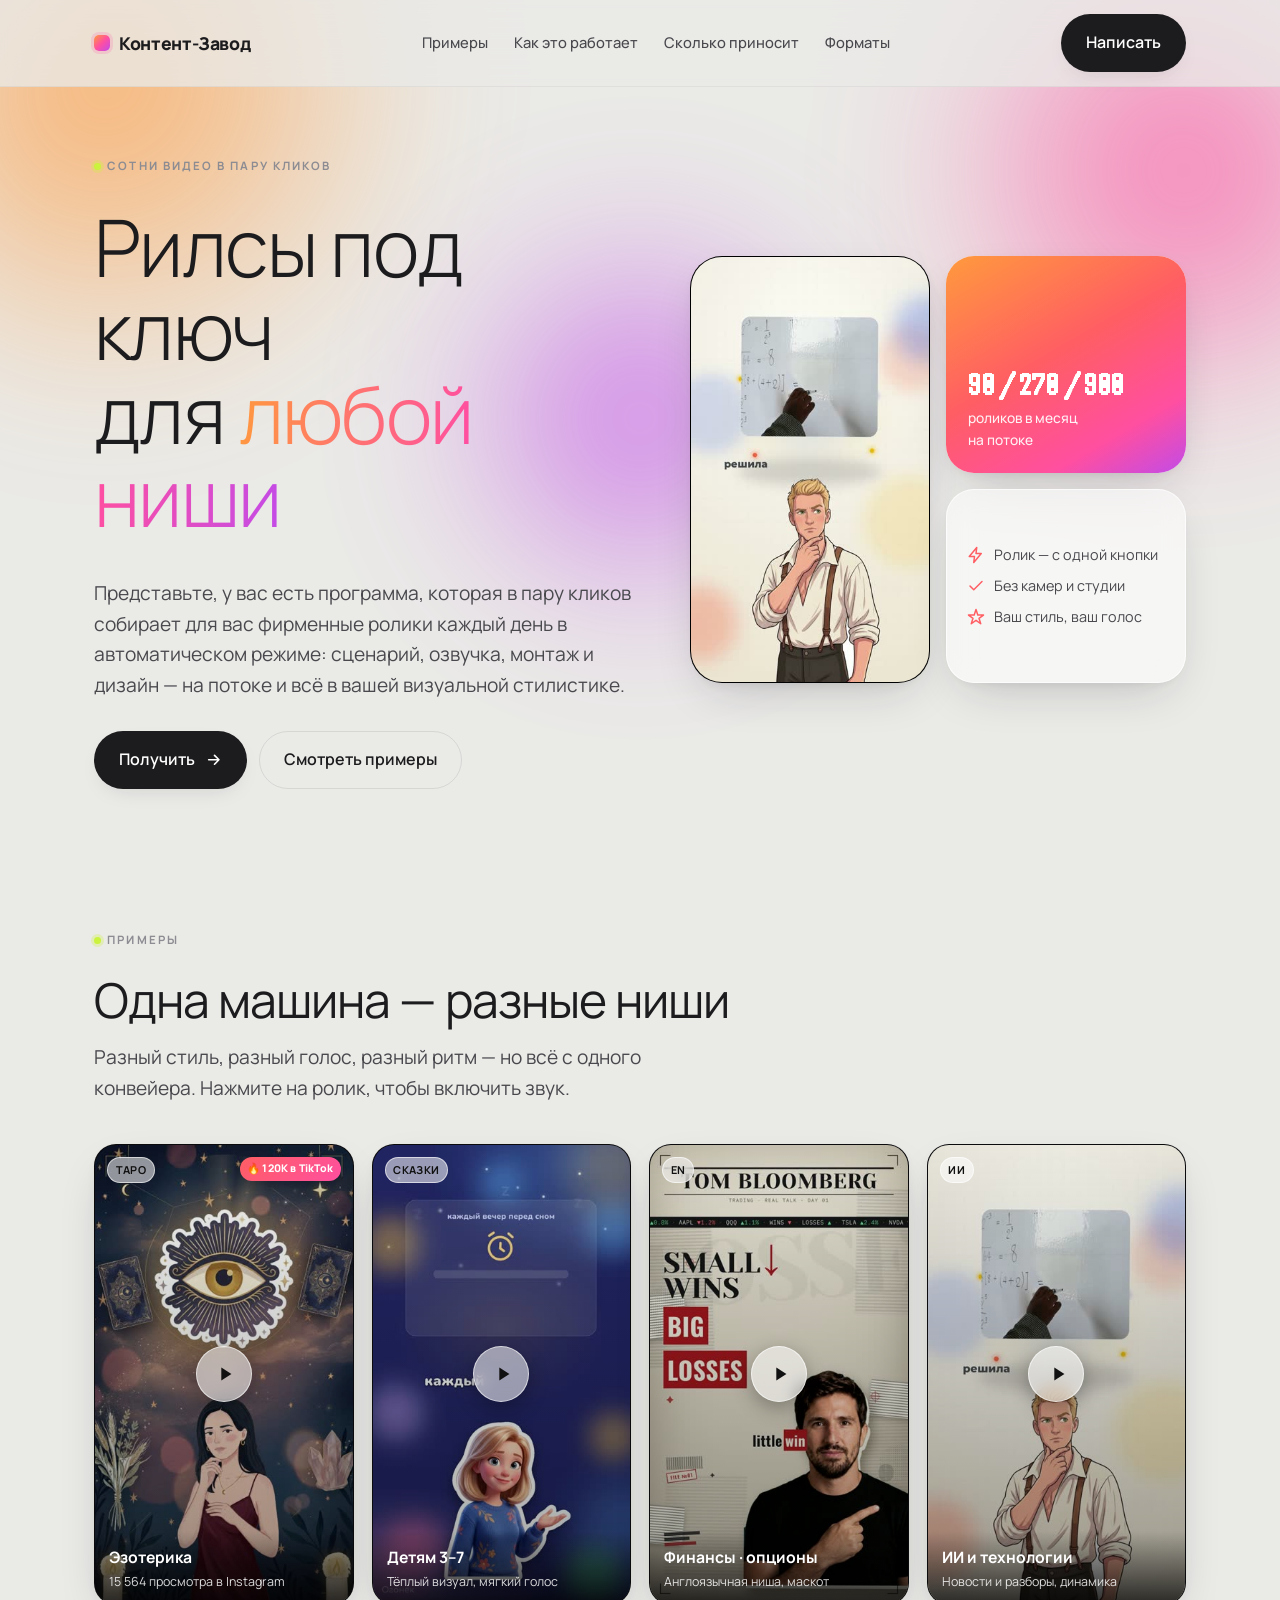
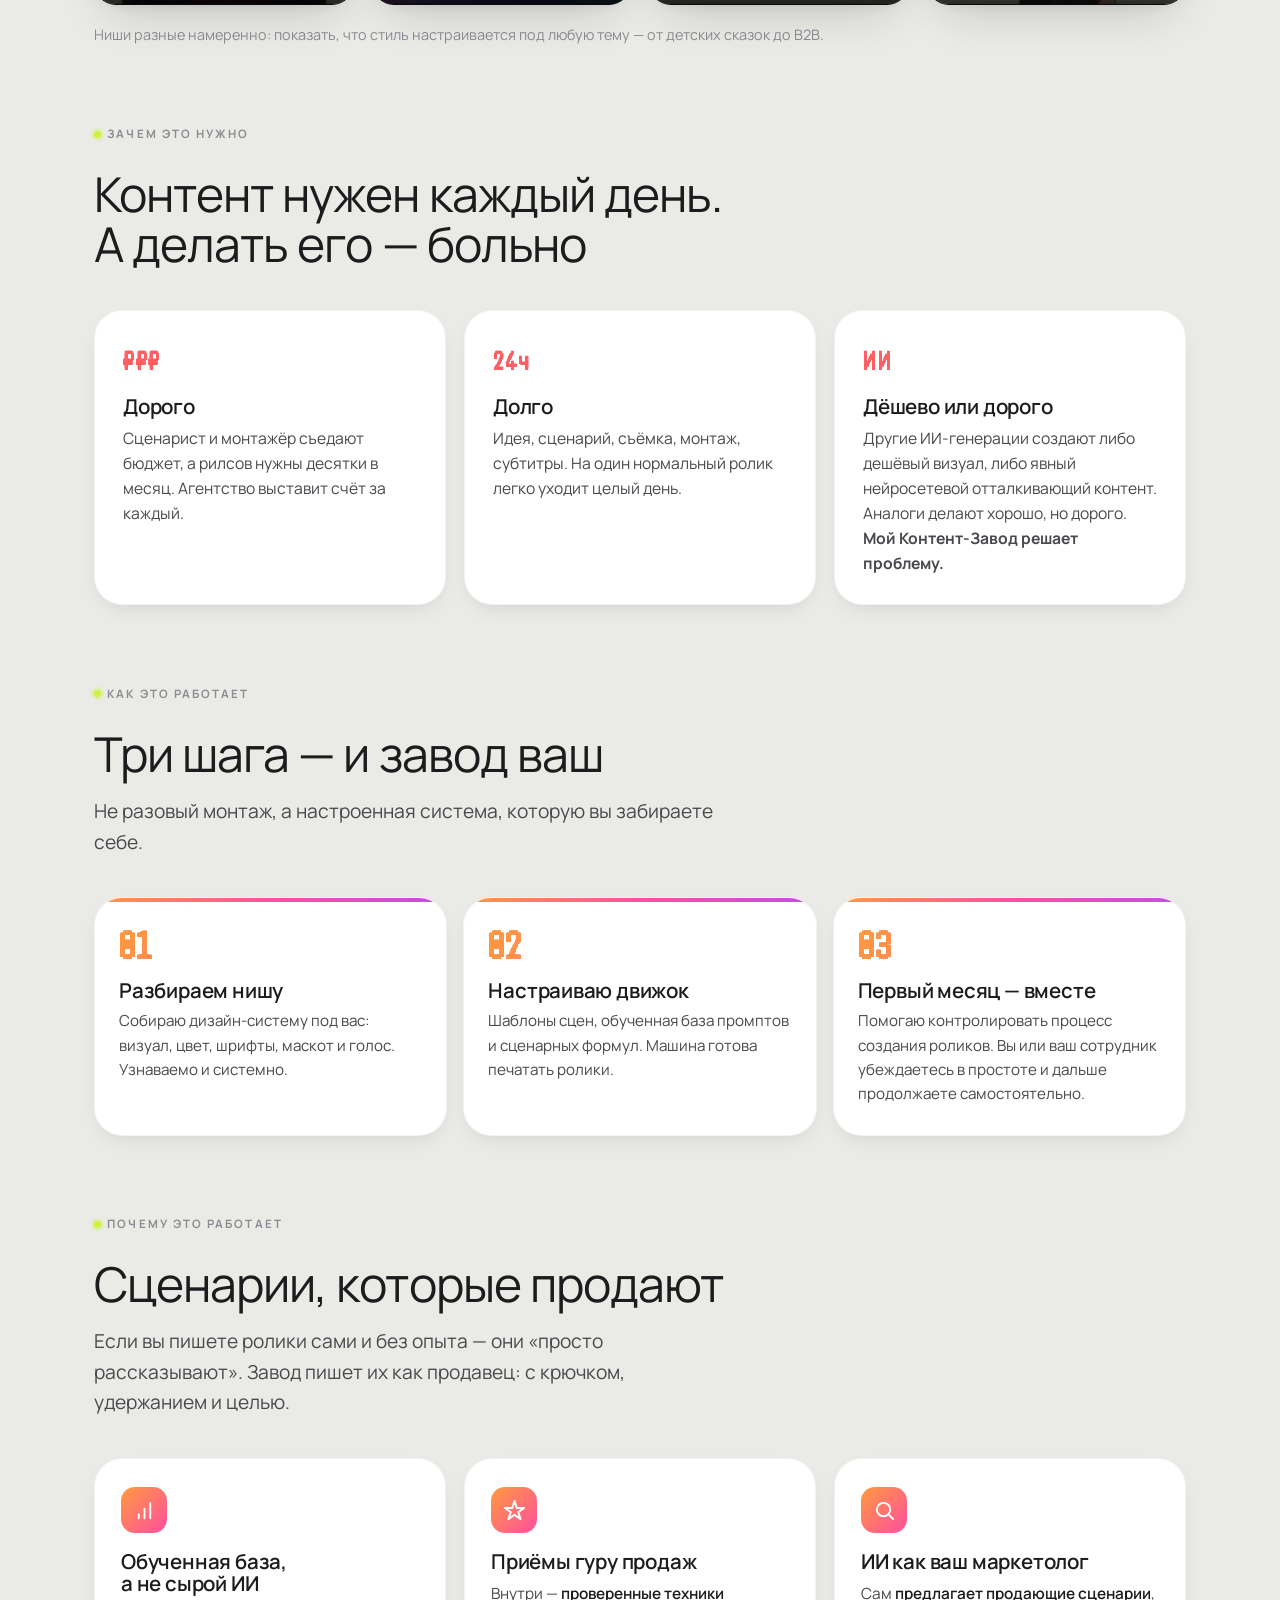
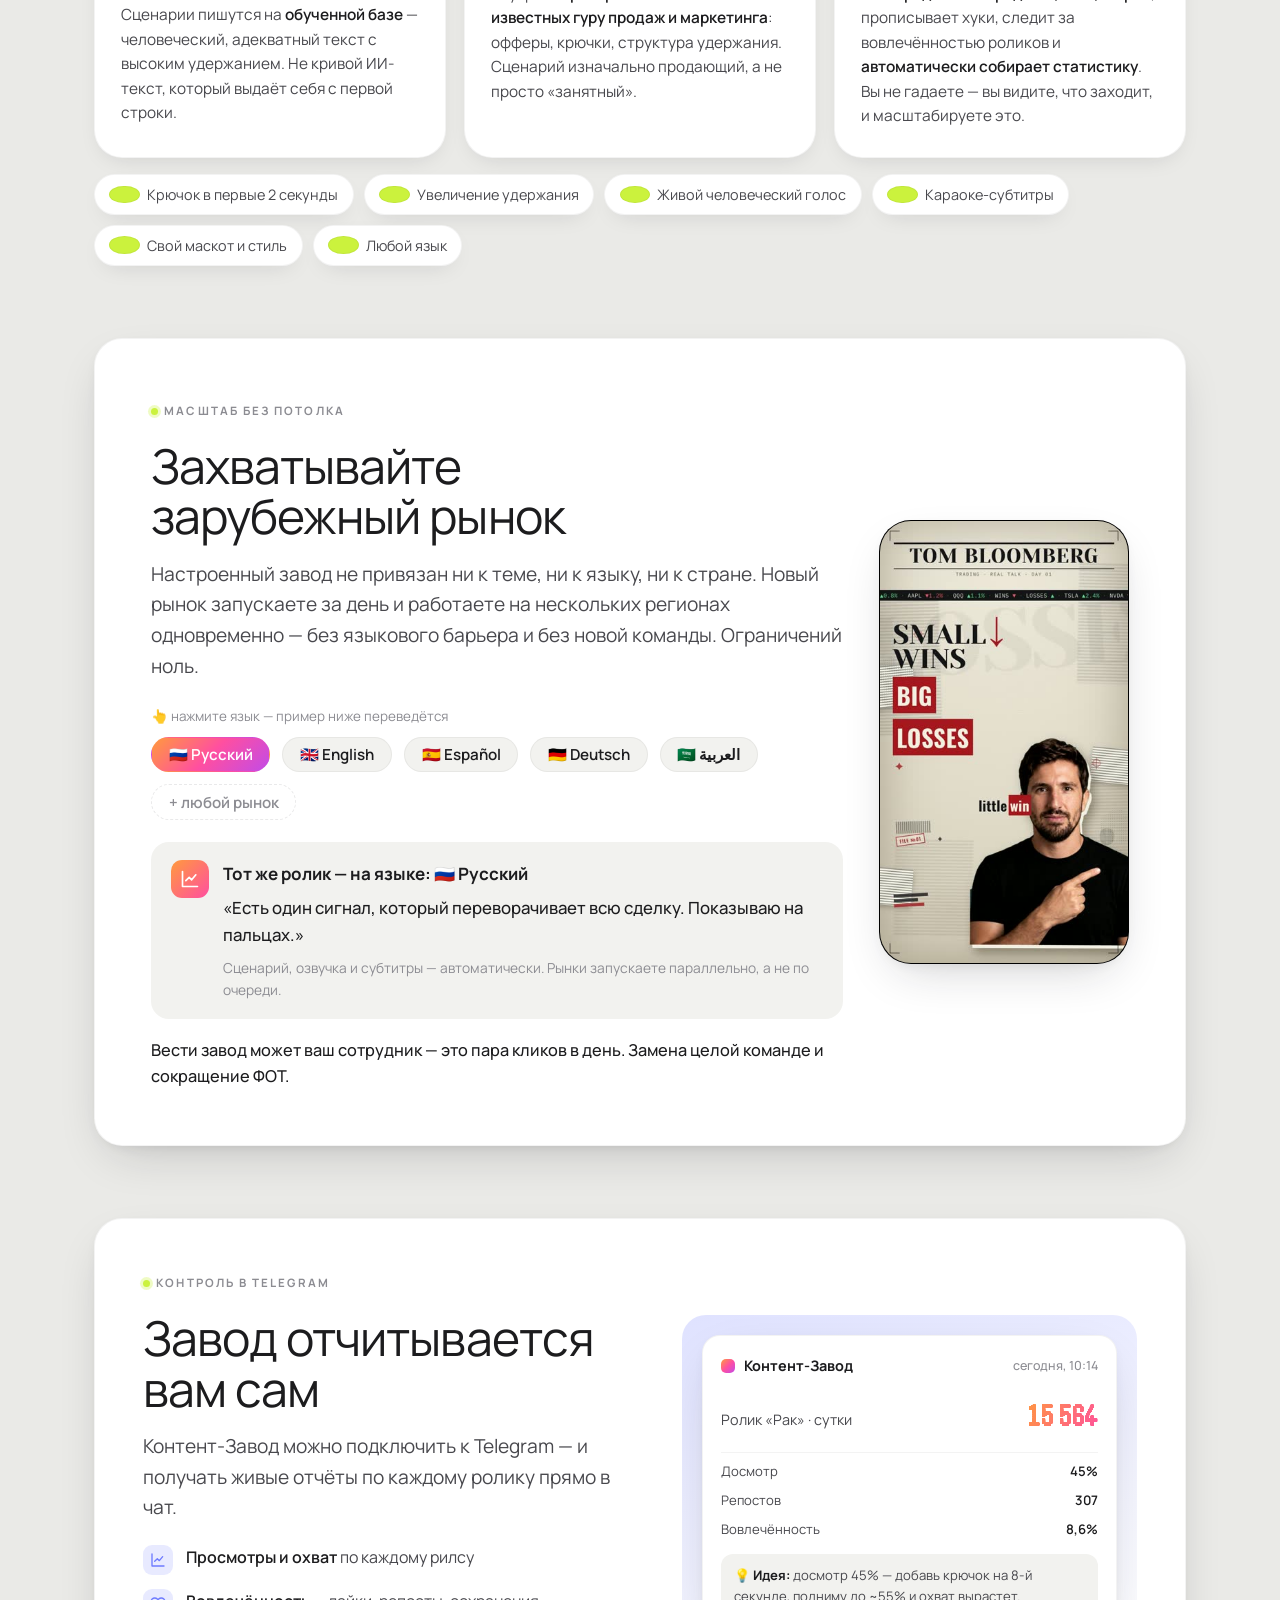
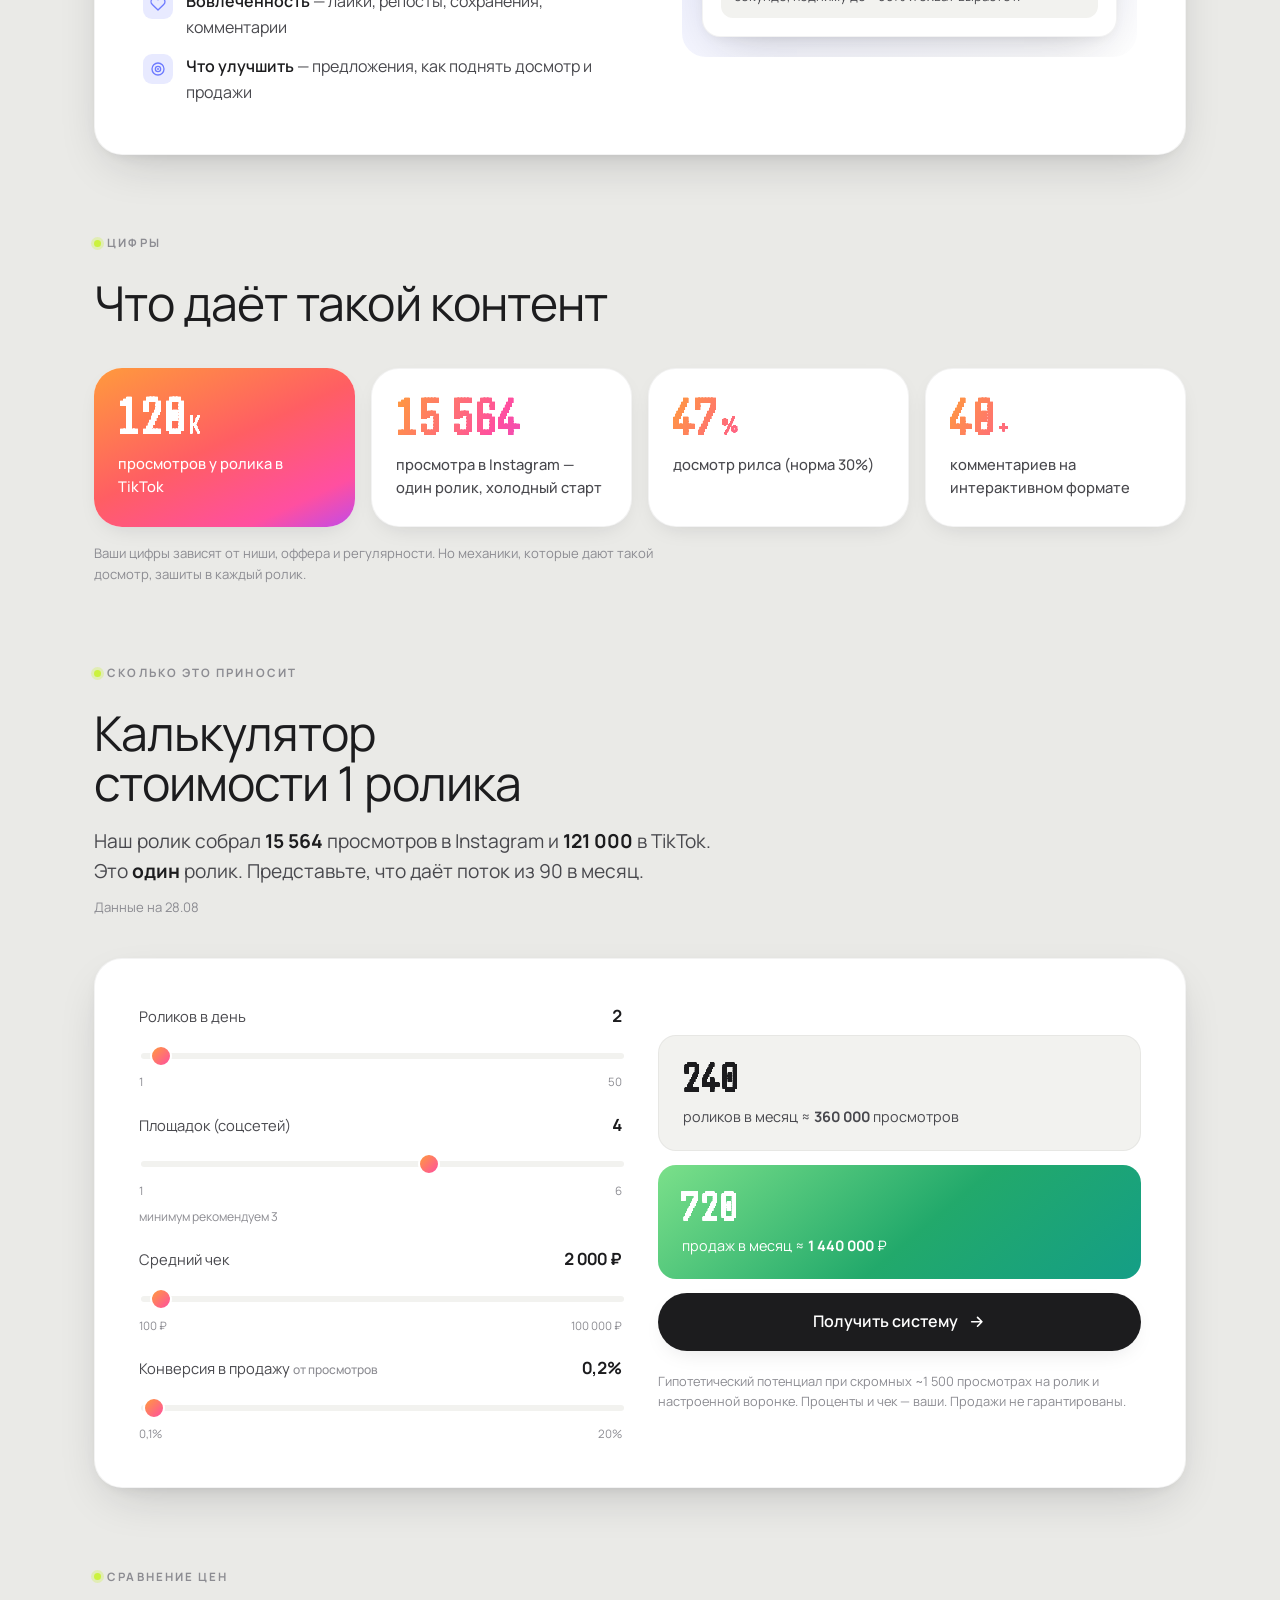
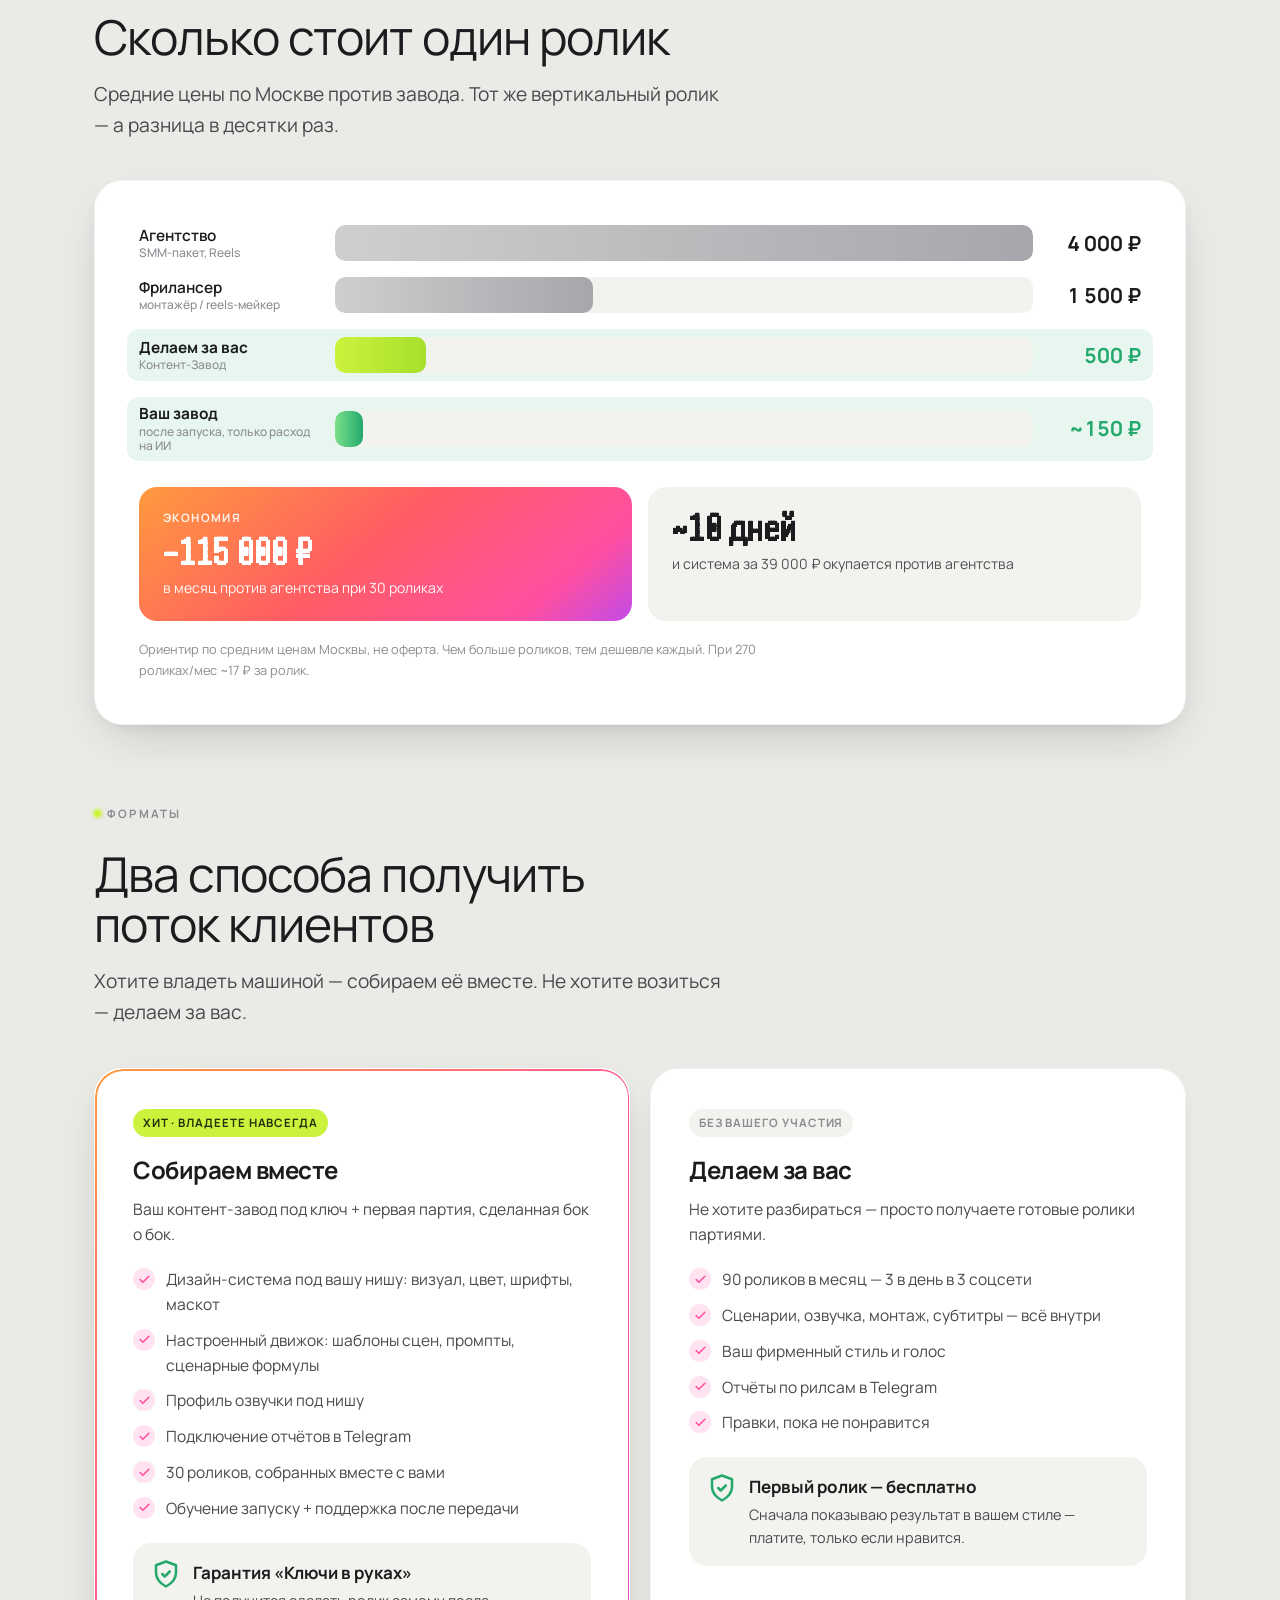
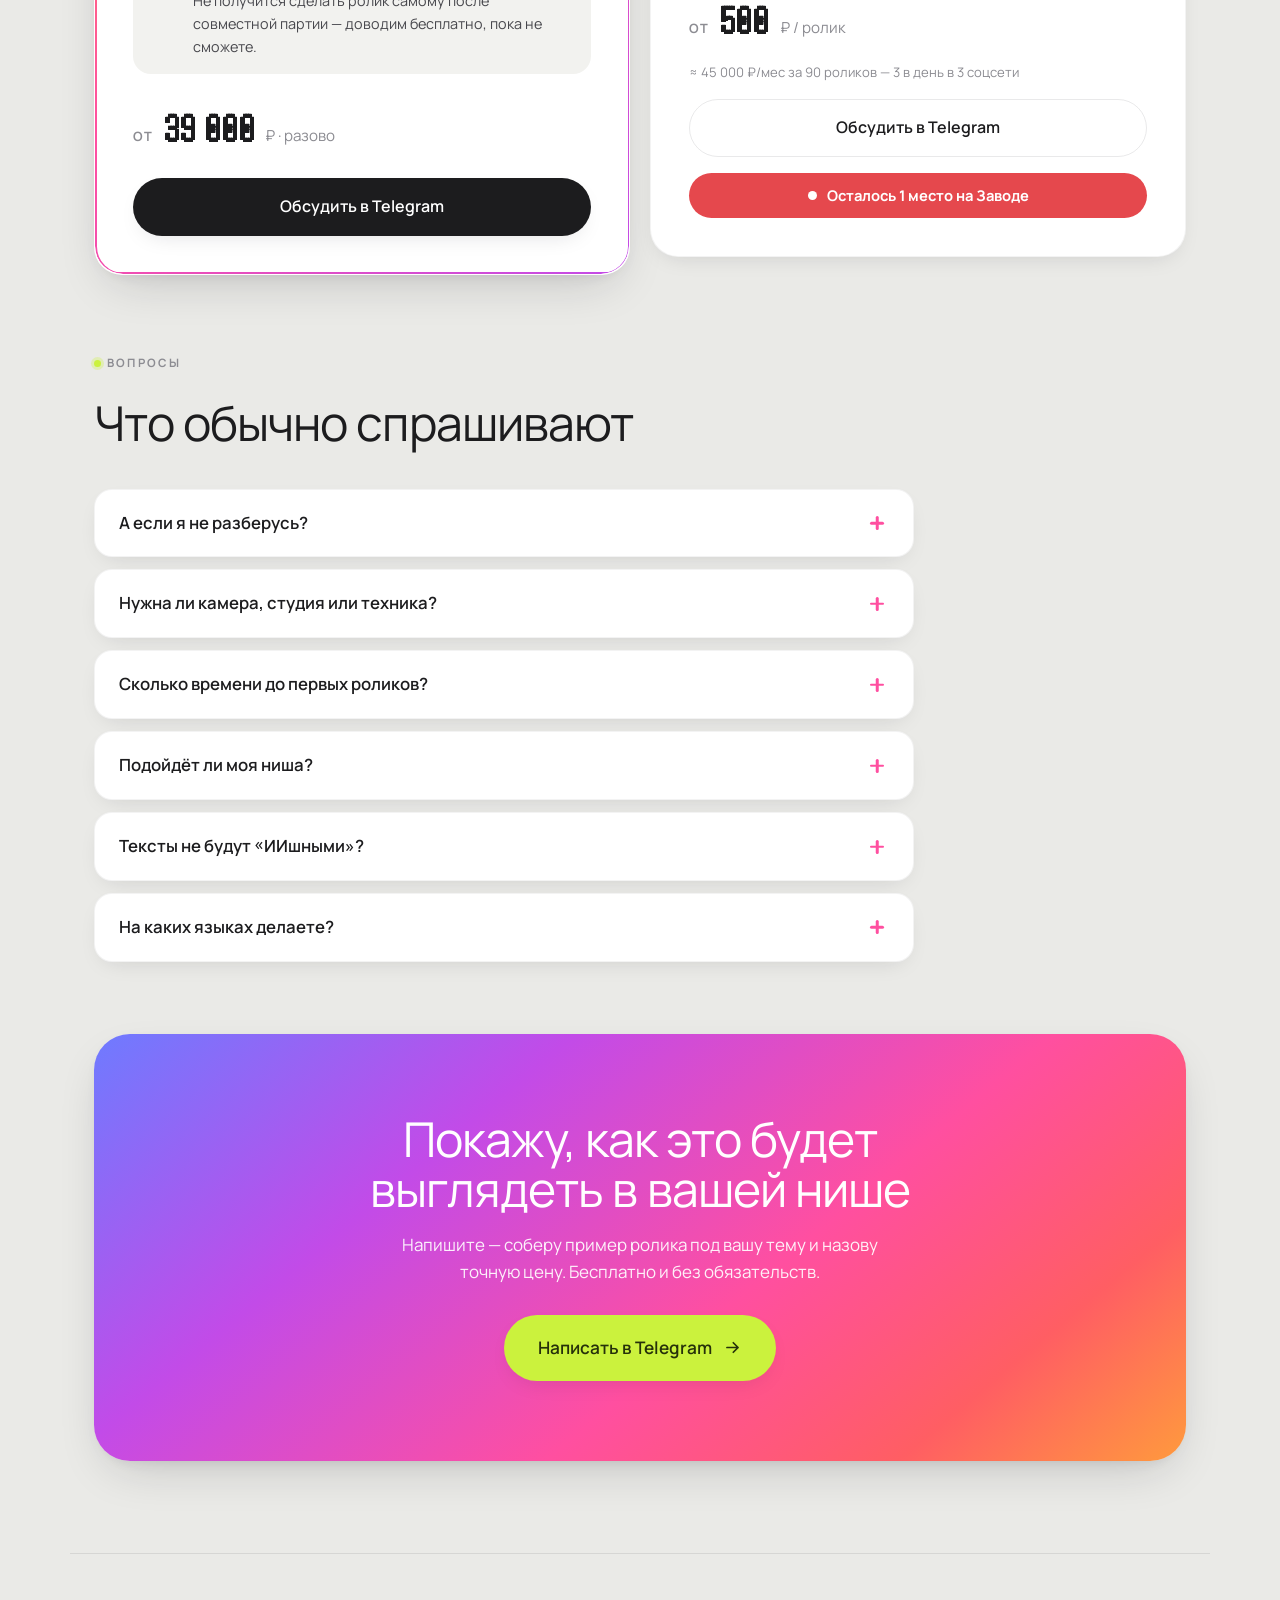
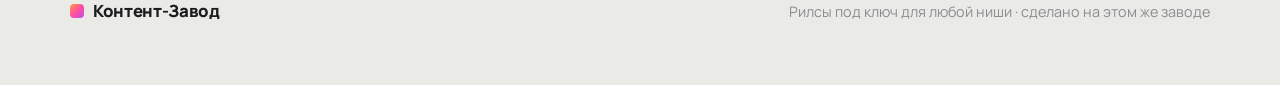
==== commit db4cd154: "Кликабельные языки: выбор языка переводит пример-хук (RU/EN/ES/DE/AR + RTL), анимация чипов" ====
--- a/index.html
+++ b/index.html
@@ -397,14 +397,21 @@
 .scale{position:relative;overflow:hidden;background:var(--surface);border:1px solid var(--line-2);border-radius:var(--radius);box-shadow:var(--shadow);padding:clamp(28px,5vw,56px)}
 .scale__glow{position:absolute;right:-12%;top:-45%;width:55%;height:170%;border-radius:50%;filter:blur(80px);opacity:.5;background:radial-gradient(circle,var(--a3),transparent 60%);pointer-events:none}
 .scale>*{position:relative;z-index:1}
-.scale__markets{display:flex;flex-wrap:wrap;gap:12px;margin:26px 0}
-.scale__m{display:inline-flex;align-items:center;gap:8px;background:var(--surface-2);border:1px solid var(--line-2);border-radius:999px;padding:.6em 1.1em;font-weight:600;font-size:.95rem}
-.scale__m--more{background:linear-gradient(135deg,var(--a1),var(--a3),var(--a4));color:#fff;border:none}
+.scale__hint{font-size:.84rem;color:var(--muted);margin:24px 0 10px}
+.scale__markets{display:flex;flex-wrap:wrap;gap:12px;margin:0 0 22px}
+.scale__m{display:inline-flex;align-items:center;gap:8px;background:var(--surface-2);border:1px solid var(--line-2);border-radius:999px;padding:.6em 1.1em;font-weight:600;font-size:.95rem;font-family:inherit;color:var(--ink);line-height:1;cursor:pointer;transition:transform .2s var(--ease),border-color .2s,background .25s,box-shadow .25s}
+.scale__m:hover{transform:translateY(-2px);border-color:var(--a3);box-shadow:0 8px 20px -10px rgba(24,24,34,.28)}
+.scale__m:focus-visible{outline:2.5px solid var(--a3);outline-offset:2px}
+.scale__m.is-active{background:linear-gradient(135deg,var(--a1),var(--a3),var(--a4));color:#fff;border-color:transparent;animation:chipPulse 2.2s ease-in-out infinite}
+@keyframes chipPulse{0%,100%{box-shadow:0 0 0 0 color-mix(in srgb,var(--a3) 45%,transparent)}55%{box-shadow:0 0 0 8px transparent}}
+.scale__m--more{background:none;border:1px dashed var(--line);color:var(--muted);cursor:default}
+.scale__m--more:hover{transform:none;border-color:var(--line);box-shadow:none}
 .scale__ex{display:flex;gap:14px;align-items:flex-start;background:var(--surface-2);border-radius:var(--radius-sm);padding:18px 20px}
 .scale__ex .ic{flex:none;width:38px;height:38px;border-radius:11px;display:flex;align-items:center;justify-content:center;background:linear-gradient(135deg,var(--a1),var(--a3));color:#fff}
 .scale__ex .ic svg{width:20px;height:20px}
-.scale__ex p{color:var(--ink-2);font-size:.96rem}
-.scale__ex p b{color:var(--ink)}
+.scale__ex b{color:var(--ink)}
+.scale__hook{color:var(--ink);font-size:1.05rem;font-weight:500;margin-top:8px;transition:opacity .25s}
+.scale__exnote{color:var(--muted);font-size:.86rem;margin-top:8px}
 .scale__emp{margin-top:18px;font-size:1.02rem;color:var(--ink);font-weight:500;max-width:70ch}
 
 /* ================= RESPONSIVE ================= */
@@ -602,17 +609,22 @@
       <span class="eyebrow">Масштаб без потолка</span>
       <h2 class="h2" style="margin:.4em 0 .35em;max-width:22ch">Захватывайте зарубежный рынок</h2>
       <p class="lead">Настроенный завод не привязан ни к теме, ни к языку, ни к стране. Новый рынок запускаете за день и работаете на нескольких регионах одновременно — без языкового барьера и без новой команды. Ограничений ноль.</p>
-      <div class="scale__markets">
-        <span class="scale__m">🇷🇺 Русский</span>
-        <span class="scale__m">🇬🇧 English</span>
-        <span class="scale__m">🇪🇸 Español</span>
-        <span class="scale__m">🇩🇪 Deutsch</span>
-        <span class="scale__m">🇸🇦 العربية</span>
+      <div class="scale__hint">👆 нажмите язык — пример ниже переведётся</div>
+      <div class="scale__markets" role="group" aria-label="Выберите язык">
+        <button type="button" class="scale__m is-active" data-lang="Русский">🇷🇺 Русский</button>
+        <button type="button" class="scale__m" data-lang="English">🇬🇧 English</button>
+        <button type="button" class="scale__m" data-lang="Español">🇪🇸 Español</button>
+        <button type="button" class="scale__m" data-lang="Deutsch">🇩🇪 Deutsch</button>
+        <button type="button" class="scale__m" data-lang="العربية">🇸🇦 العربية</button>
         <span class="scale__m scale__m--more">+ любой рынок</span>
       </div>
       <div class="scale__ex">
         <span class="ic"><svg viewBox="0 0 24 24" fill="none" stroke="currentColor" stroke-width="2" stroke-linecap="round" stroke-linejoin="round"><path d="M3 3v18h18"/><path d="M7 14l4-4 3 3 5-6"/></svg></span>
-        <p><b>Пример:</b> англоязычный трейдинг-канал собран моим же заводом — видео справа. Так же запускается испанский рынок, арабский, любой другой. Параллельно и одновременно, а не по очереди.</p>
+        <div style="flex:1;min-width:0">
+          <b>Тот же ролик — на языке: <span id="scaleLangName">🇷🇺 Русский</span></b>
+          <p id="scaleHook" class="scale__hook">«Есть один сигнал, который переворачивает всю сделку. Показываю на пальцах.»</p>
+          <div class="scale__exnote">Сценарий, озвучка и субтитры — автоматически. Рынки запускаете параллельно, а не по очереди.</div>
+        </div>
       </div>
       <p class="scale__emp">Вести завод может ваш сотрудник — это пара кликов в день. Замена целой команде и сокращение ФОТ.</p>
       </div>
@@ -887,6 +899,25 @@
   }
   [iPd,iPl,iCh,iCv].forEach(function(el){if(el){el.addEventListener('input',calc);}});
   calc();
+
+  /* SCALE: переключатель языка примера */
+  var LANGS={
+    'Русский':{flag:'🇷🇺',dir:'ltr',hook:'«Есть один сигнал, который переворачивает всю сделку. Показываю на пальцах.»'},
+    'English':{flag:'🇬🇧',dir:'ltr',hook:'"There is one signal that flips the entire trade. Let me break it down."'},
+    'Español':{flag:'🇪🇸',dir:'ltr',hook:'«Hay una señal que le da la vuelta a toda la operación. Te lo explico.»'},
+    'Deutsch':{flag:'🇩🇪',dir:'ltr',hook:'„Es gibt ein Signal, das den ganzen Trade dreht. Ich zeig es dir."'},
+    'العربية':{flag:'🇸🇦',dir:'rtl',hook:'«هناك إشارة واحدة تقلب الصفقة بالكامل. دعني أشرحها لك.»'}
+  };
+  var hookEl=document.getElementById('scaleHook'), nameEl=document.getElementById('scaleLangName');
+  document.querySelectorAll('.scale__m[data-lang]').forEach(function(btn){
+    btn.addEventListener('click',function(){
+      var key=btn.getAttribute('data-lang'), L=LANGS[key]; if(!L)return;
+      document.querySelectorAll('.scale__m[data-lang]').forEach(function(b){b.classList.remove('is-active');});
+      btn.classList.add('is-active');
+      if(nameEl)nameEl.textContent=L.flag+' '+key;
+      if(hookEl){hookEl.style.opacity='0';setTimeout(function(){hookEl.textContent=L.hook;hookEl.setAttribute('dir',L.dir);hookEl.style.textAlign=(L.dir==='rtl'?'right':'left');hookEl.style.opacity='1';},180);}
+    });
+  });
 })();
 </script>
 </body>
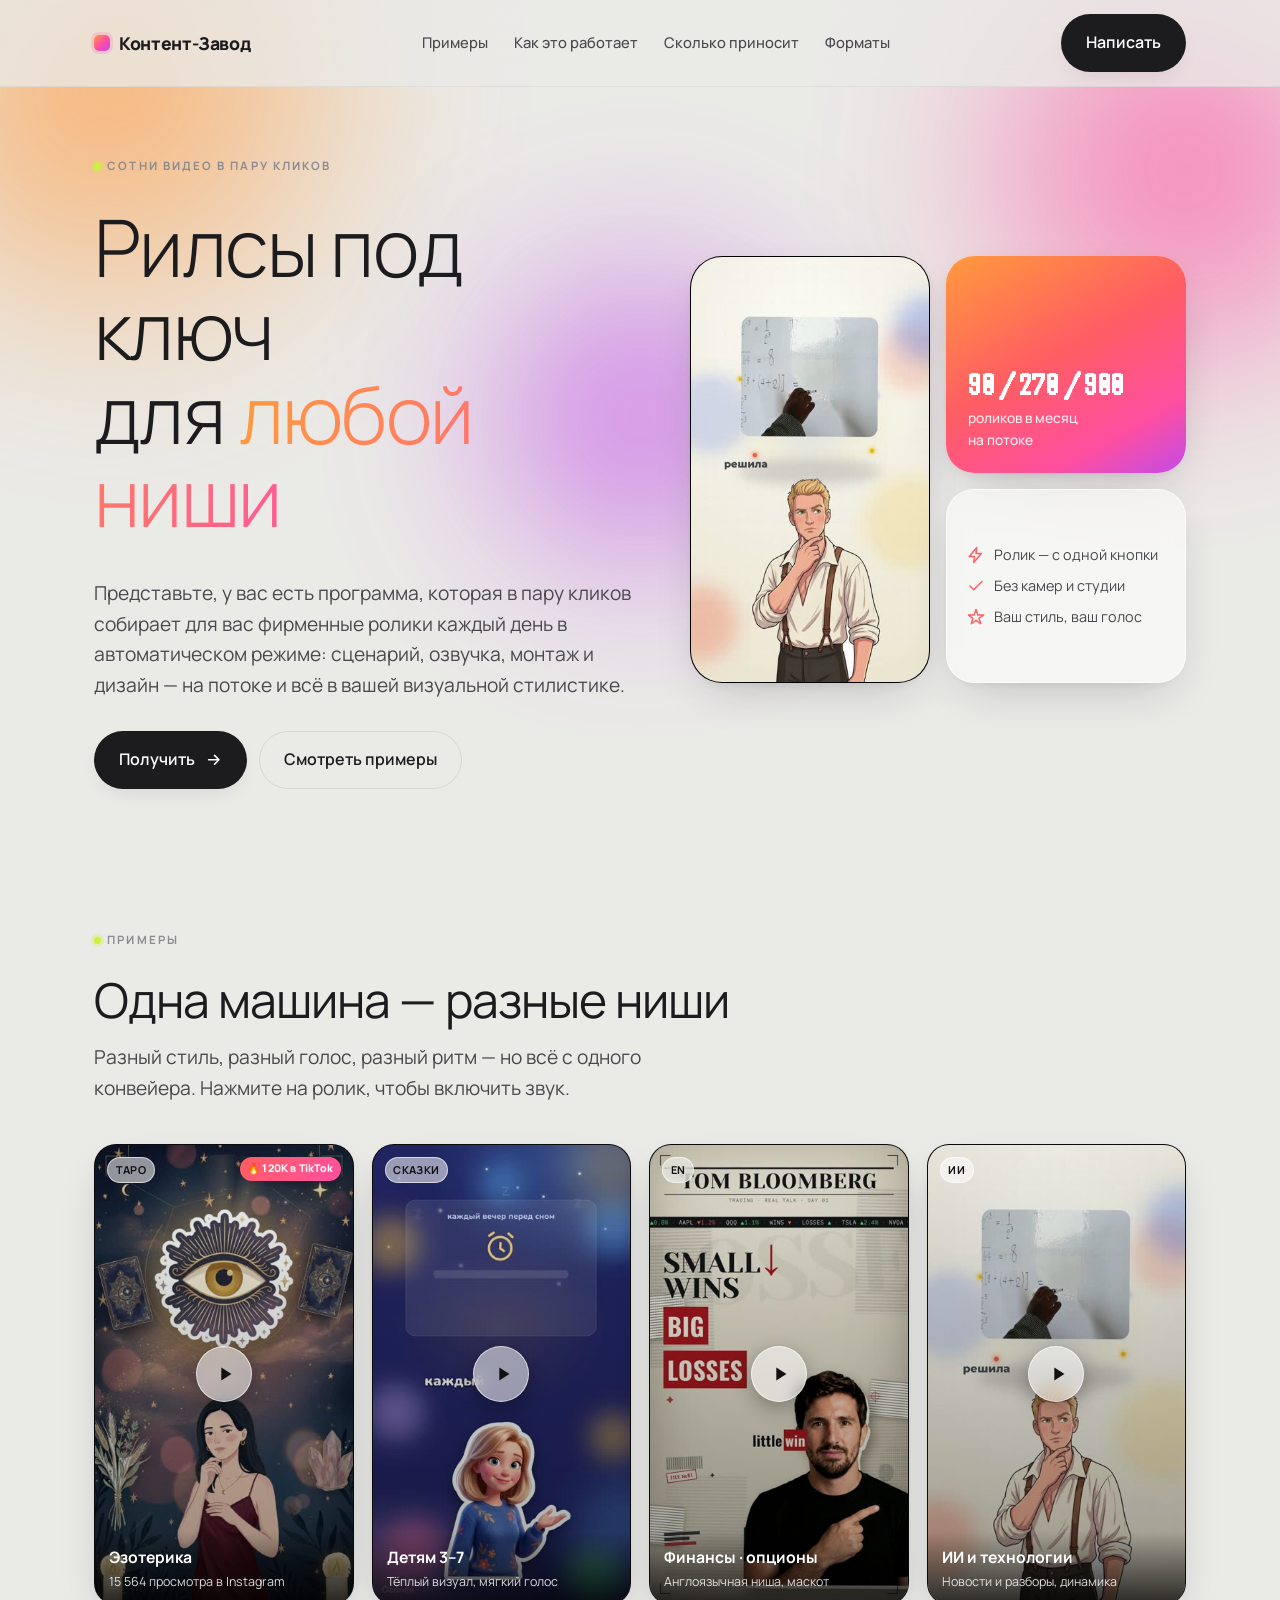
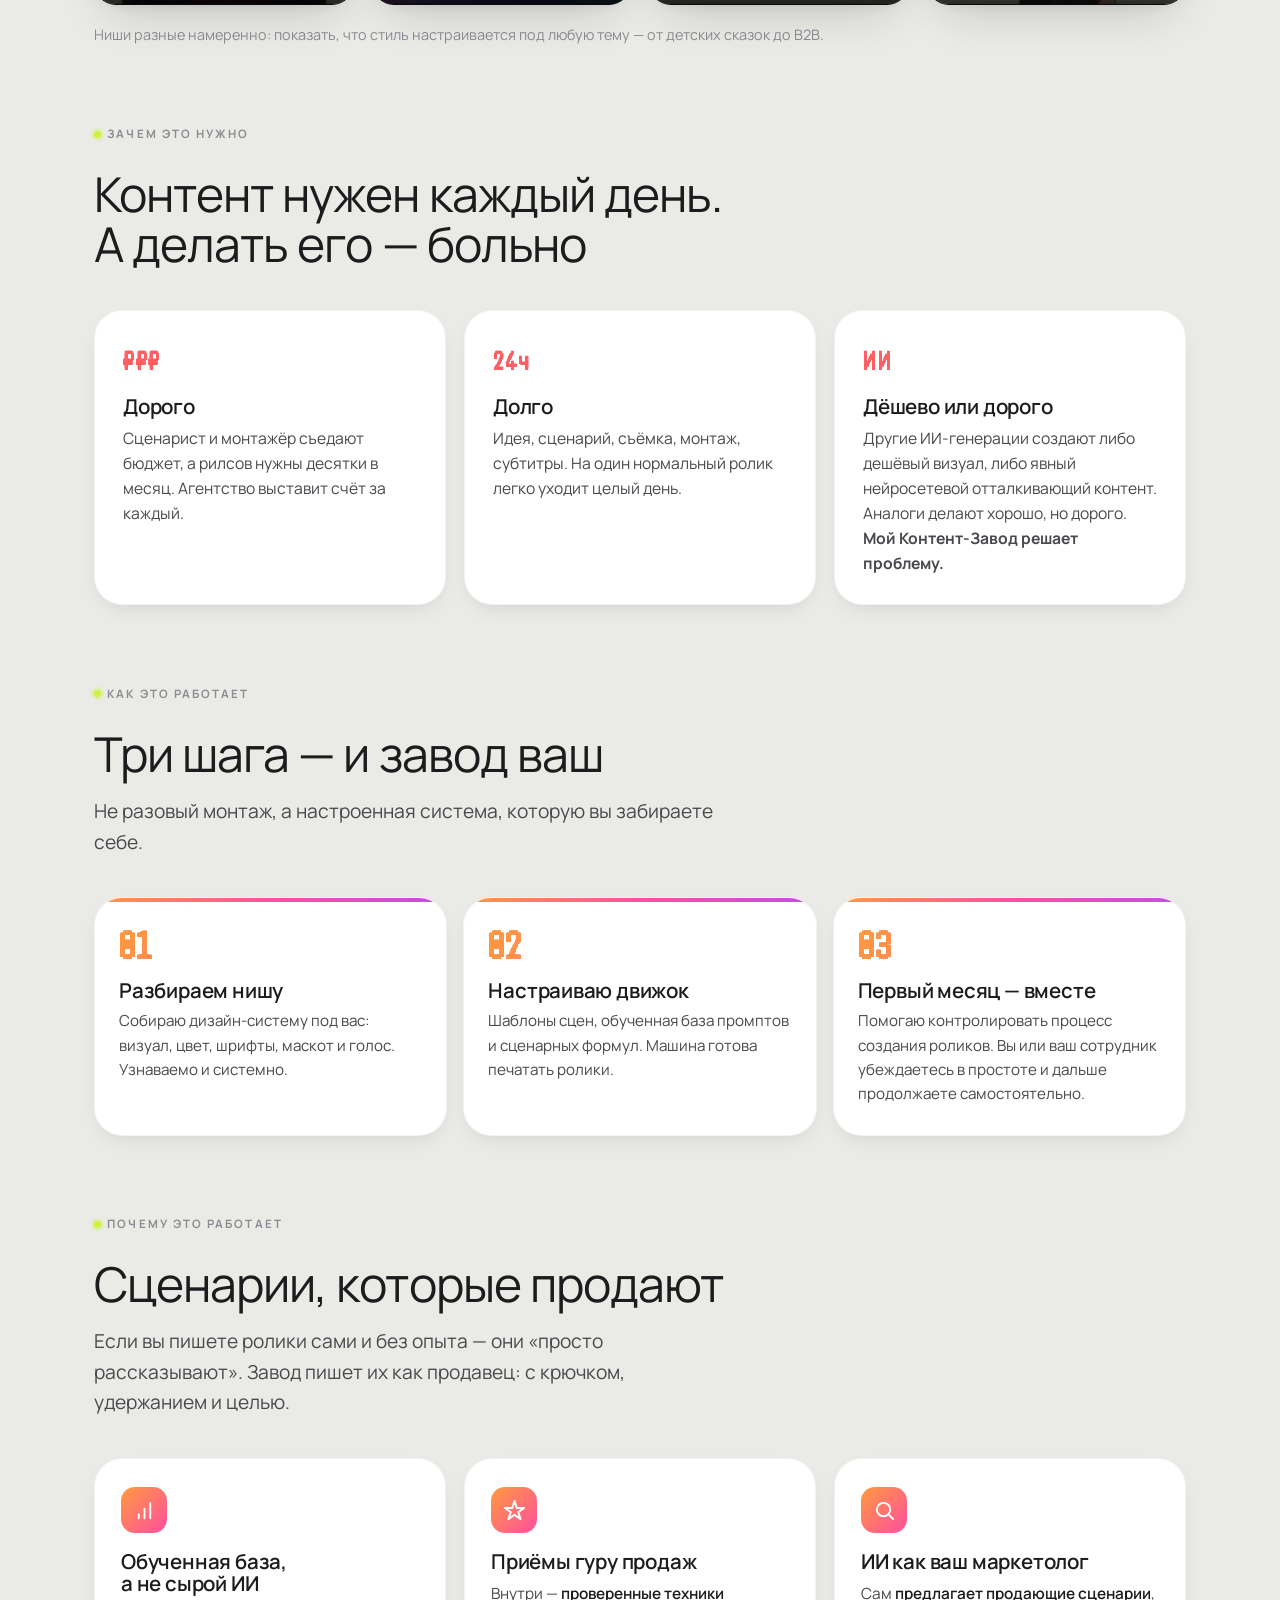
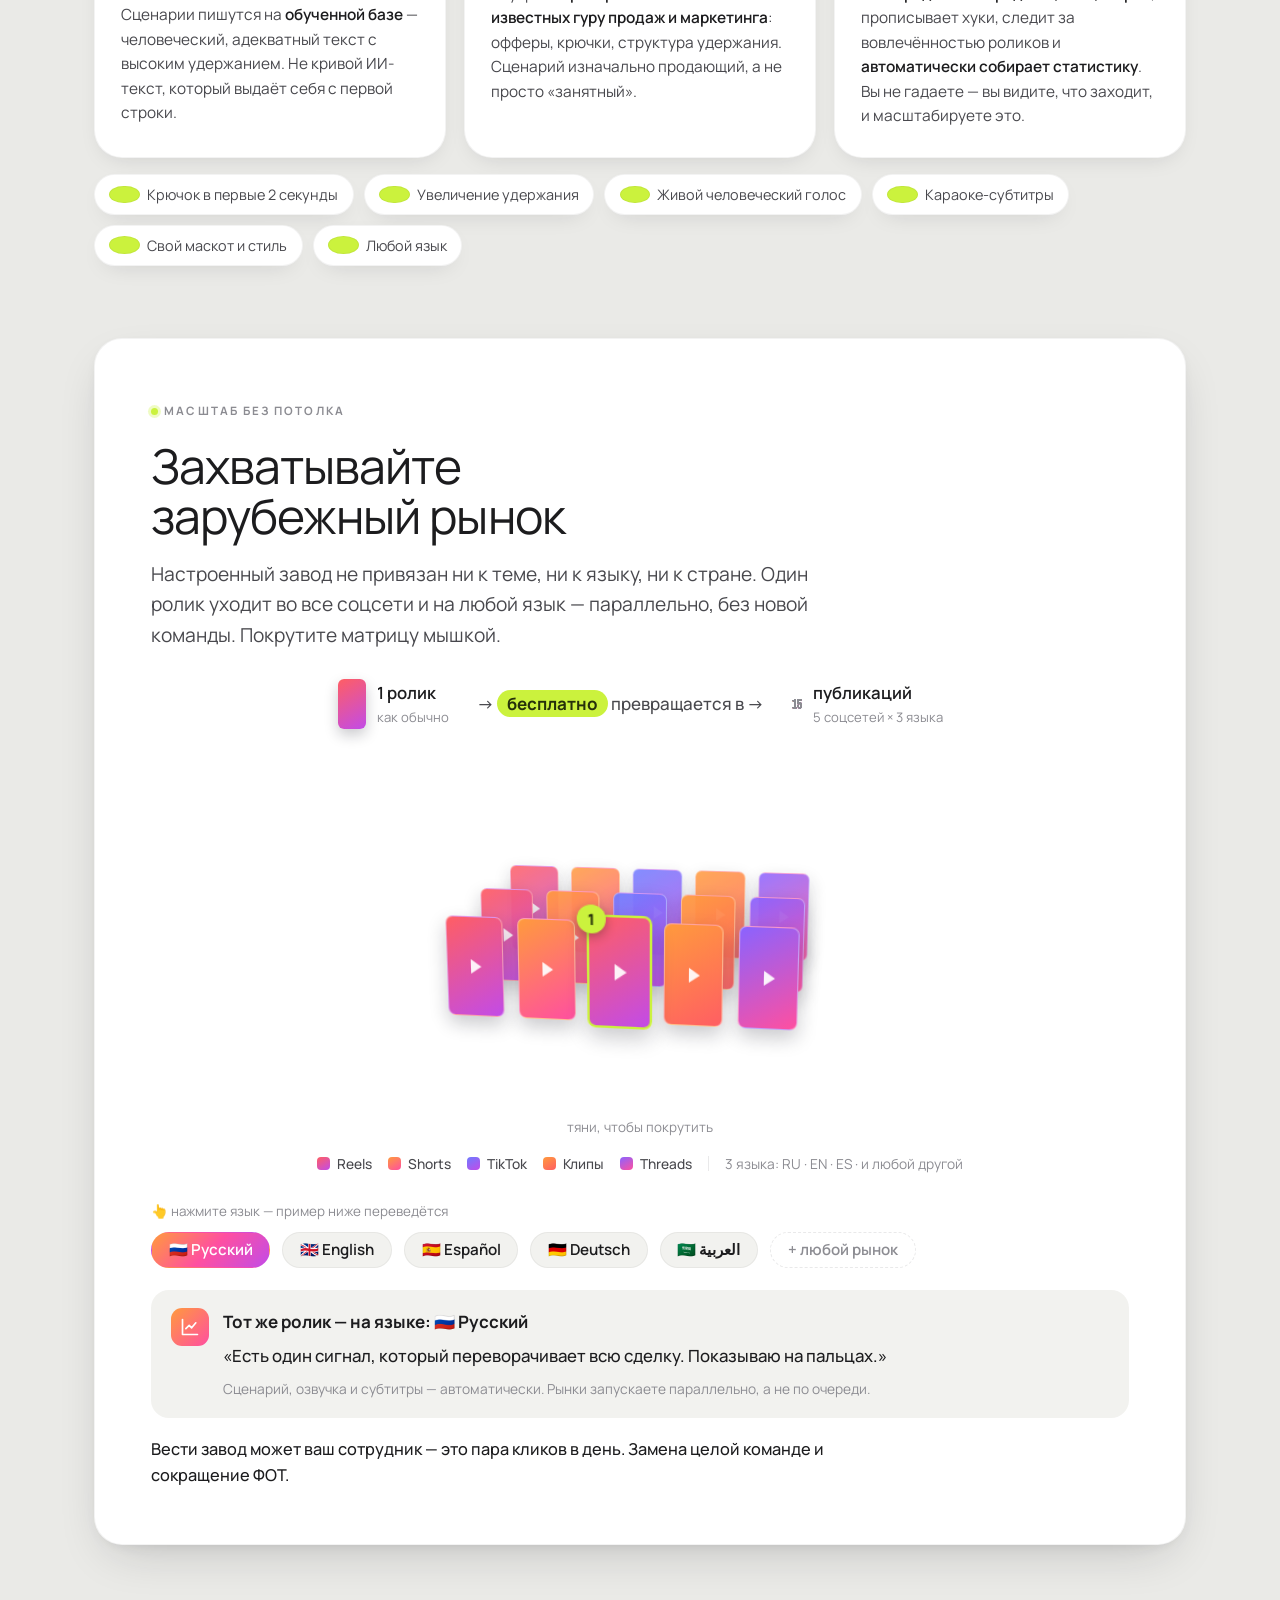
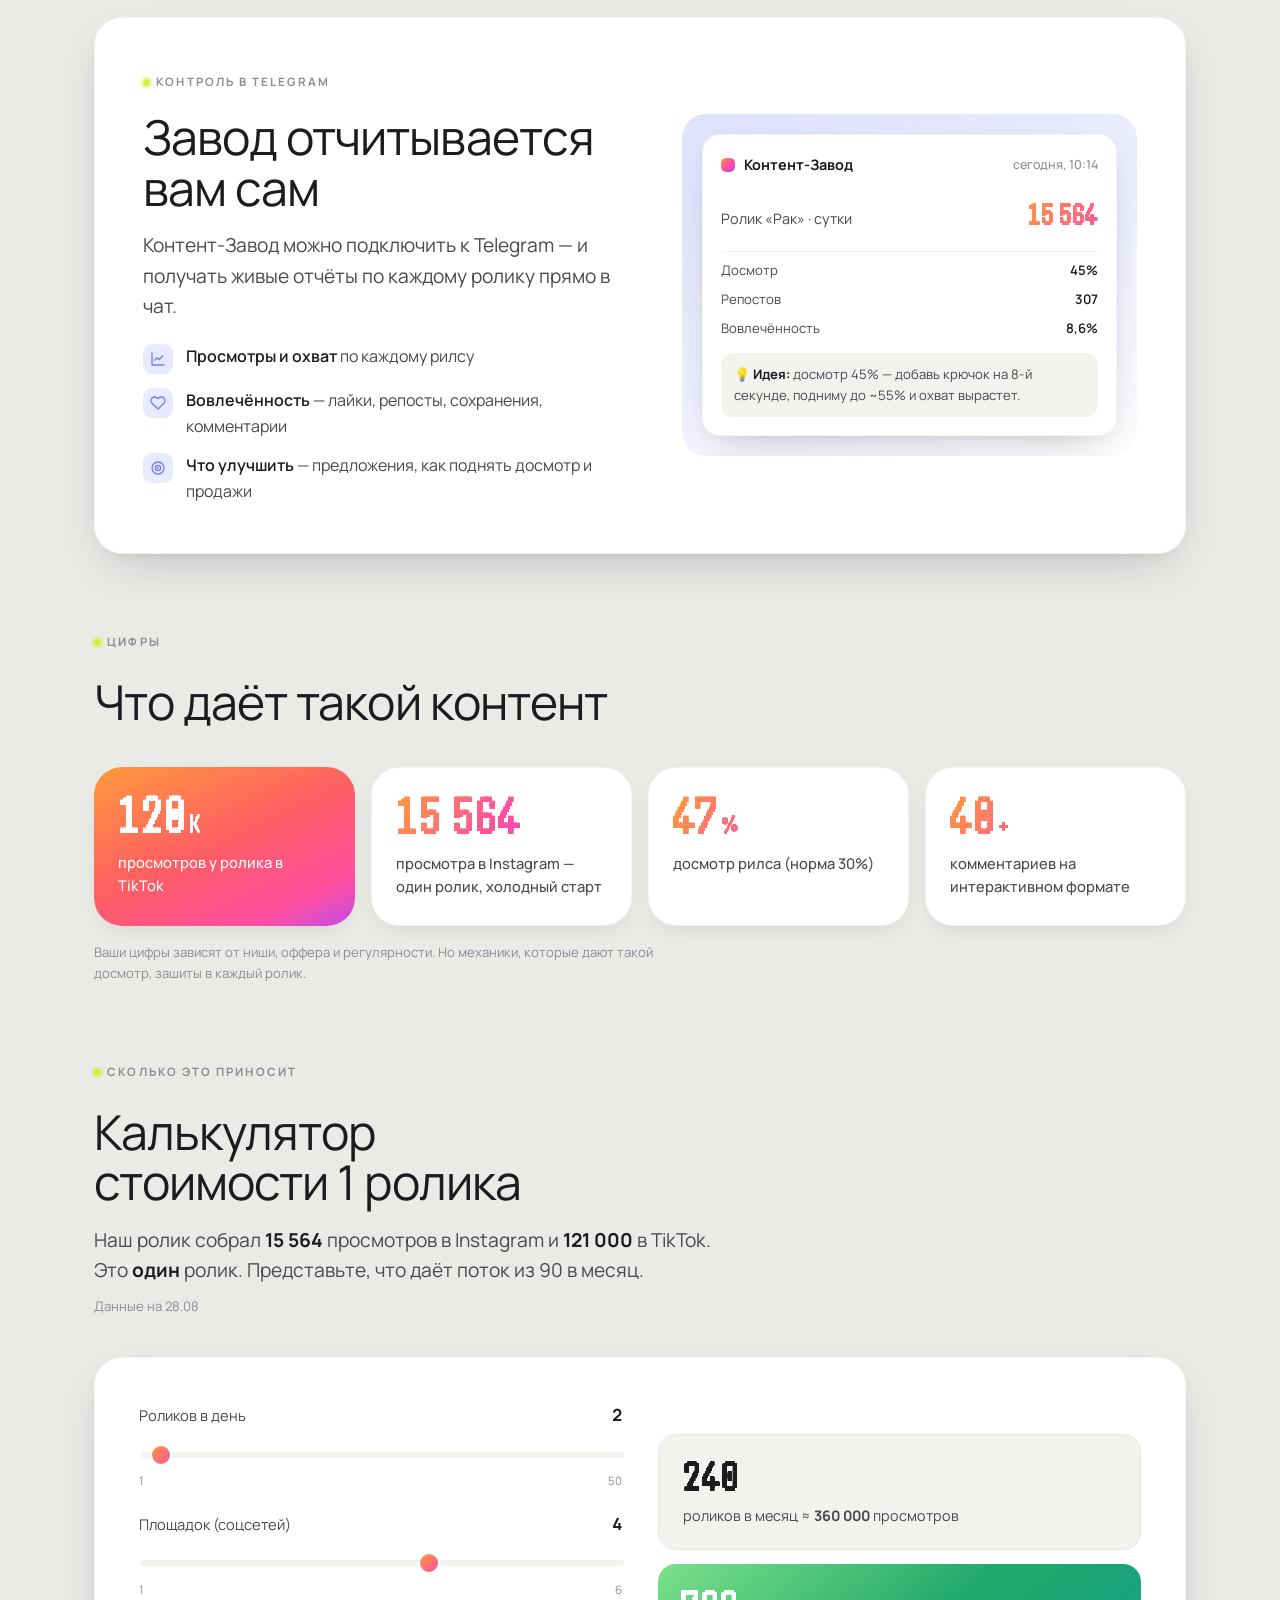
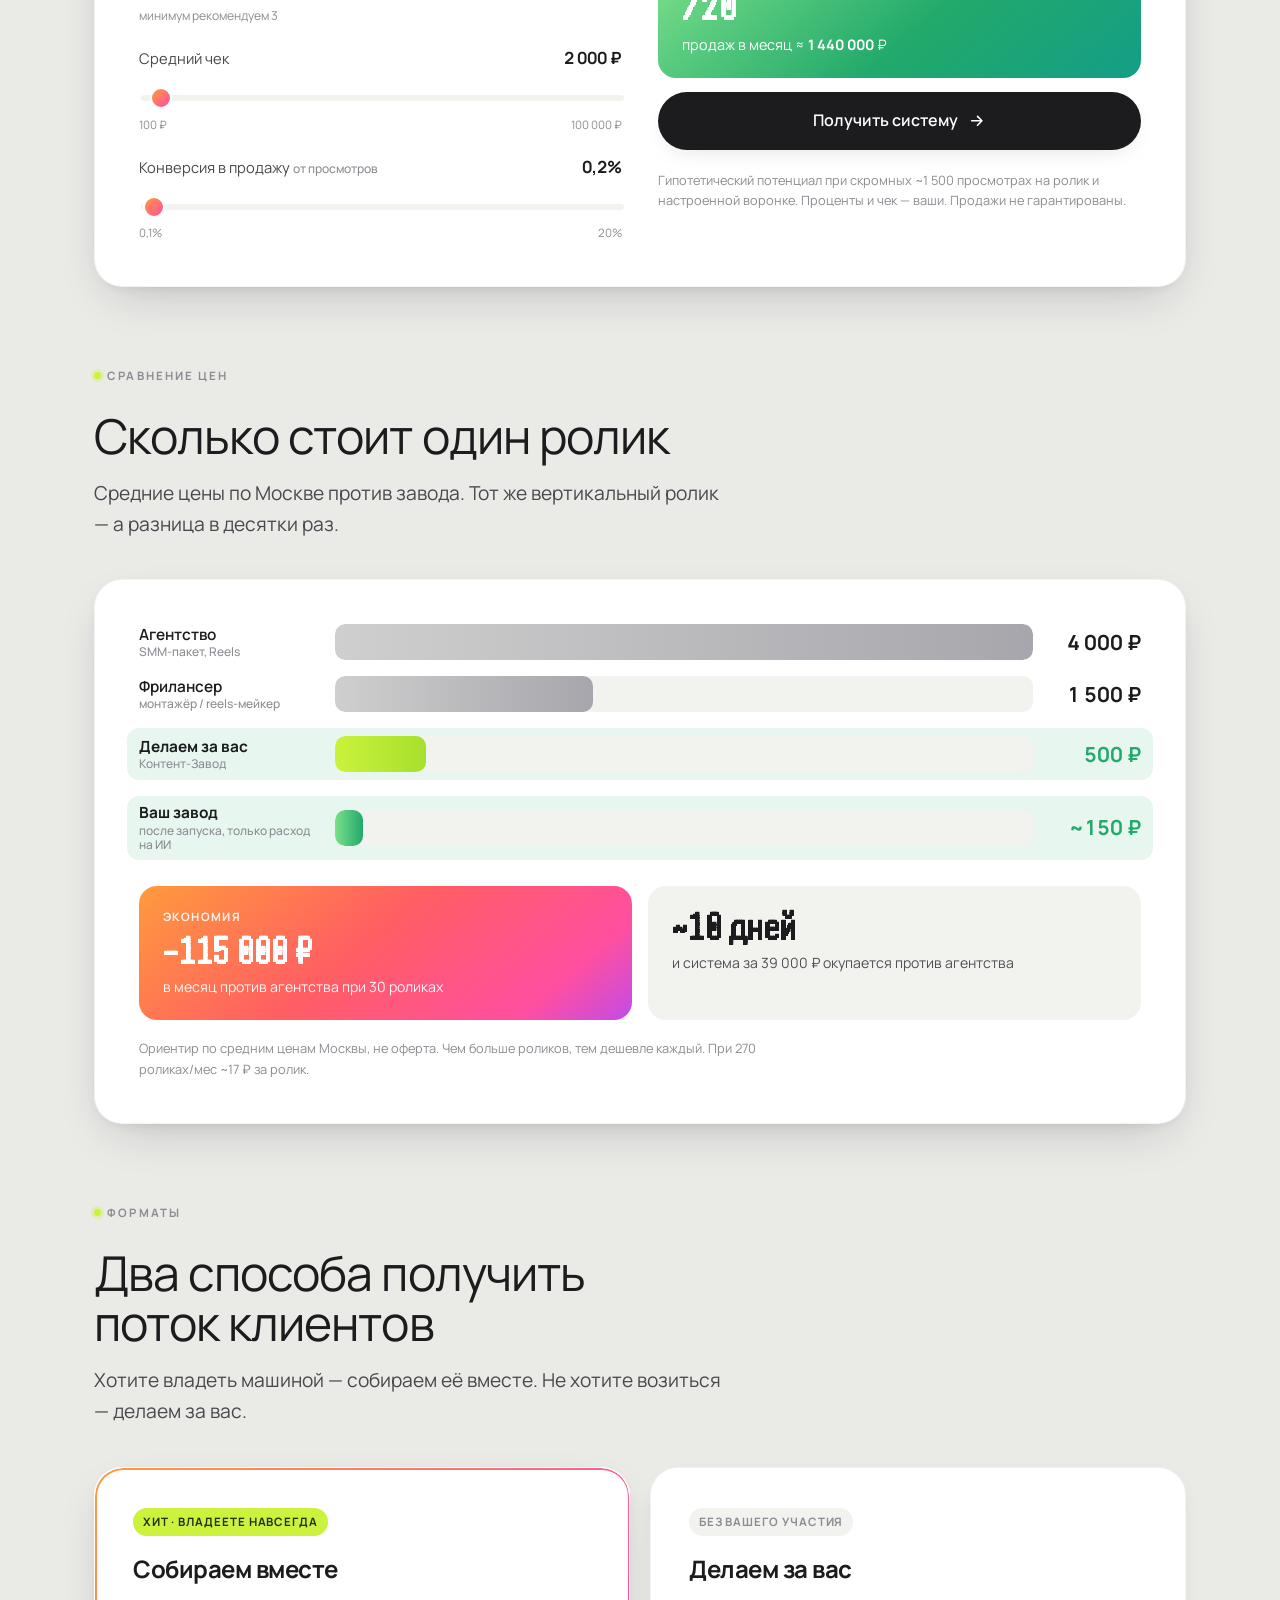
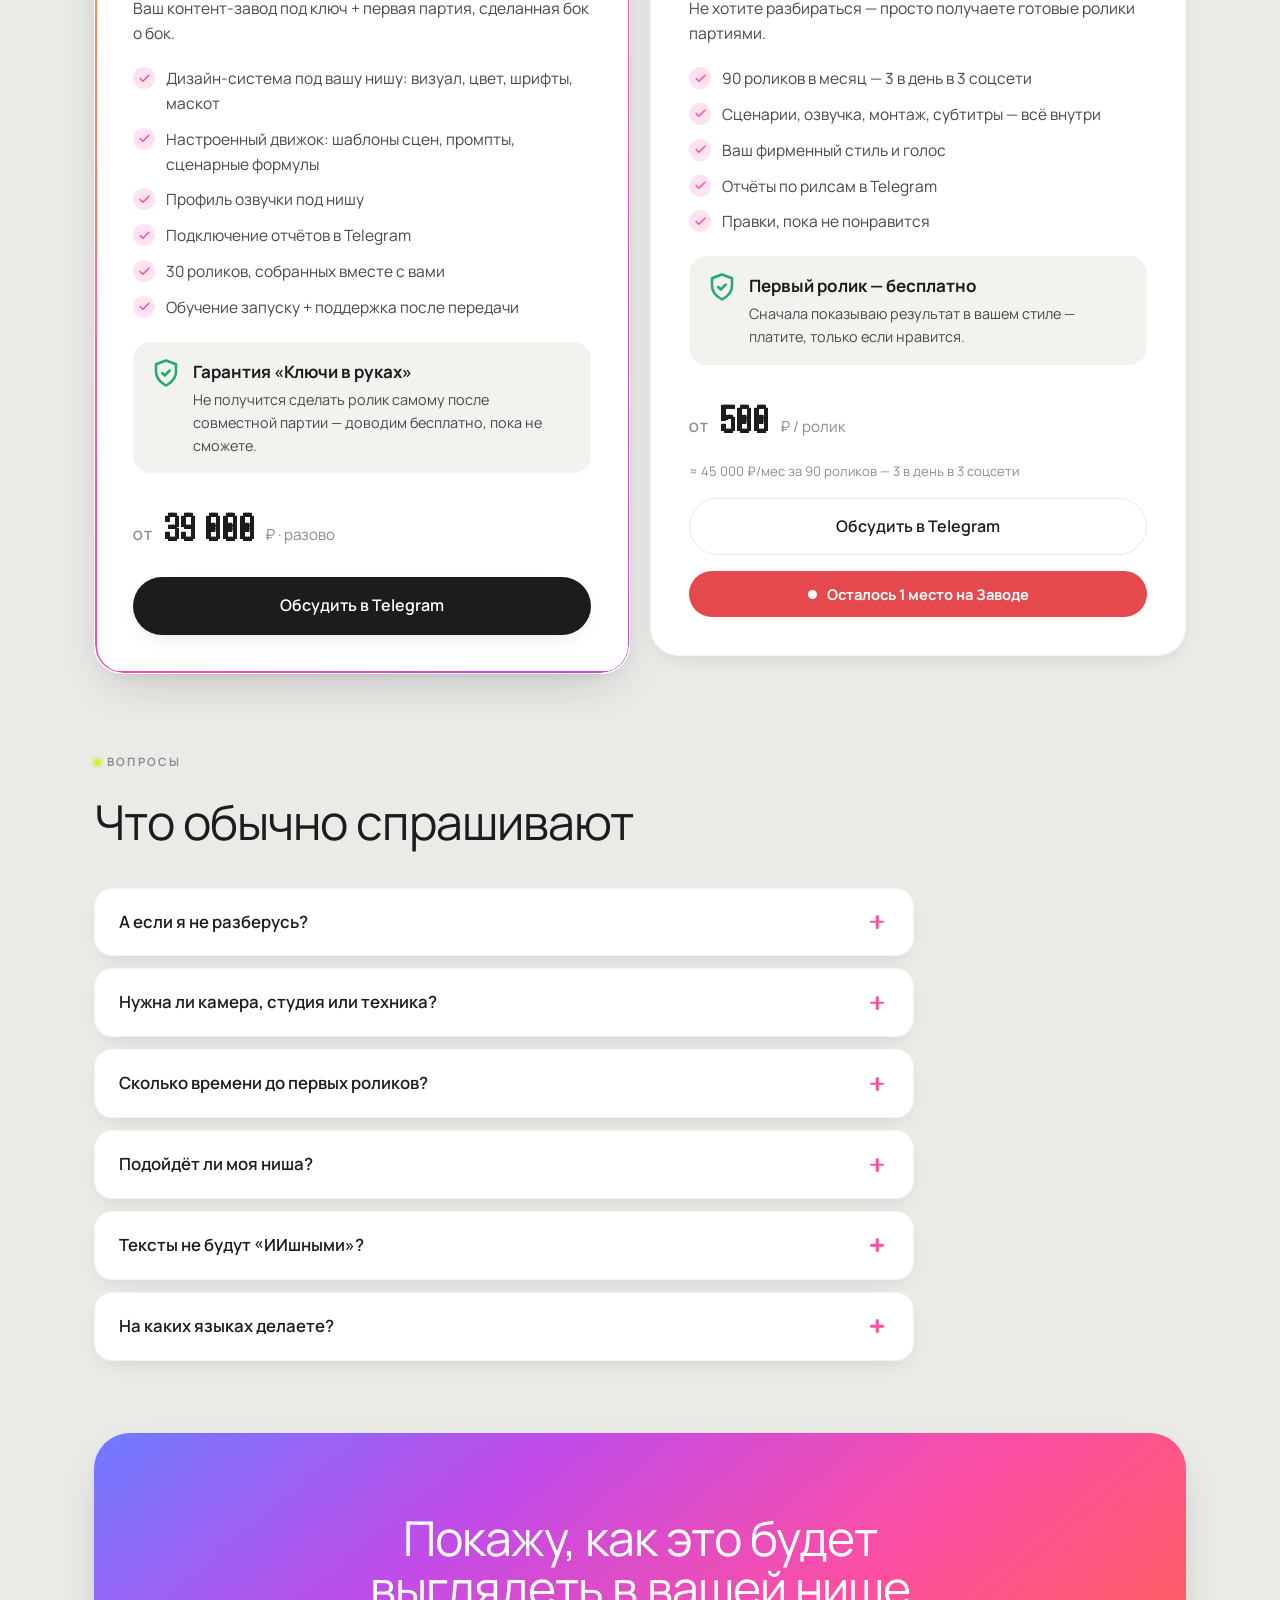
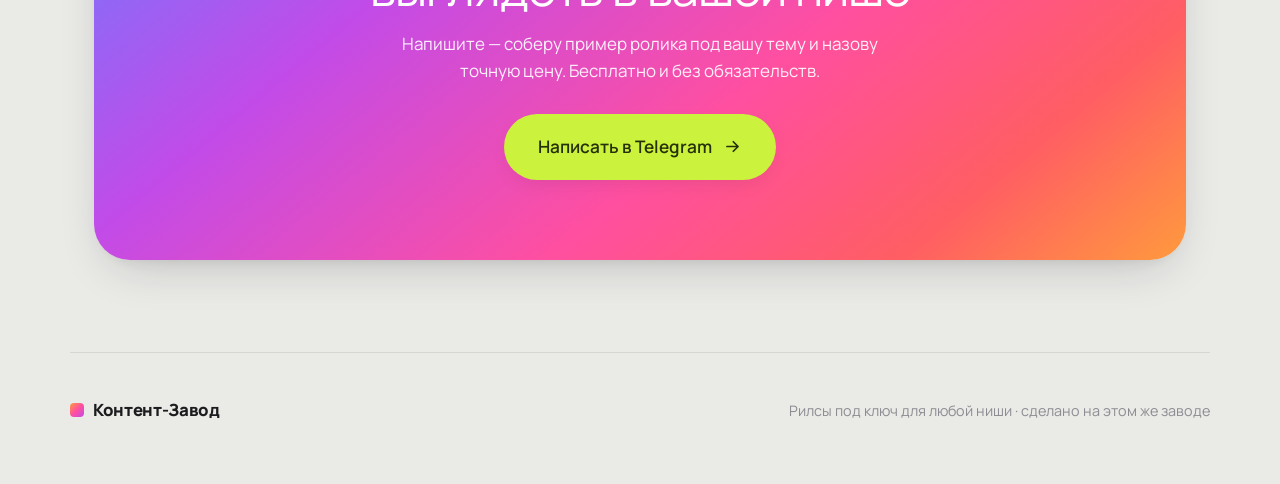
==== commit 337188d4: "3D-матрица вживлена в блок Масштаб (подсветка тайла-источника 1→15) + анимации: стаггер, счётчики ци" ====
--- a/index.html
+++ b/index.html
@@ -414,6 +414,43 @@
 .scale__exnote{color:var(--muted);font-size:.86rem;margin-top:8px}
 .scale__emp{margin-top:18px;font-size:1.02rem;color:var(--ink);font-weight:500;max-width:70ch}
 
+/* ================= 3D MATRIX ================= */
+.m3-cvt{display:flex;align-items:center;justify-content:center;gap:clamp(12px,3vw,28px);flex-wrap:wrap;margin:28px 0 2px;text-align:left}
+.m3-cvt__side{display:flex;align-items:center;gap:11px}
+.m3-cvt__side b{font-weight:600;font-size:1.05rem}
+.m3-cvt__side span{display:block;color:var(--muted);font-size:.82rem}
+.m3-cvt__tile{width:28px;height:50px;border-radius:6px;background:linear-gradient(150deg,var(--a2),var(--a4));box-shadow:0 6px 14px rgba(20,20,30,.22);flex:none}
+.m3-cvt__n{font-family:"Handjet",monospace;font-weight:700;font-size:2.8rem;line-height:.9;background:linear-gradient(120deg,var(--a1),var(--a3),var(--a4));-webkit-background-clip:text;background-clip:text;color:transparent}
+.m3-cvt__mid{color:var(--ink-2);font-weight:500;white-space:nowrap}
+.m3-cvt__free{background:var(--lime);color:var(--lime-ink);border-radius:999px;padding:2px 10px;font-weight:700}
+.m3-stage{position:relative;height:clamp(320px,46vh,460px);display:flex;align-items:center;justify-content:center;perspective:1400px;cursor:grab;touch-action:none;overflow:hidden;user-select:none;margin-top:4px}
+.m3-stage:active{cursor:grabbing}
+.m3-cube{position:relative;width:0;height:0;transform-style:preserve-3d}
+.m3-tile{position:absolute;left:0;top:0;border-radius:7px;display:flex;align-items:center;justify-content:center;border:1px solid rgba(255,255,255,.4);box-shadow:0 8px 18px rgba(20,20,30,.22)}
+.m3-tile .pl{width:0;height:0;border-left:10px solid rgba(255,255,255,.92);border-top:7px solid transparent;border-bottom:7px solid transparent;margin-left:2px}
+.m3-tile--src{border:2px solid var(--lime);z-index:3;animation:m3pulse 1.8s ease-in-out infinite}
+.m3-badge{position:absolute;top:-10px;left:-10px;width:24px;height:24px;border-radius:50%;background:var(--lime);color:var(--lime-ink);font-size:.8rem;font-weight:800;display:flex;align-items:center;justify-content:center;box-shadow:0 3px 9px rgba(20,20,30,.32)}
+@keyframes m3pulse{0%,100%{box-shadow:0 0 0 4px color-mix(in srgb,var(--lime) 50%,transparent),0 12px 26px rgba(20,20,30,.32)}50%{box-shadow:0 0 0 12px color-mix(in srgb,var(--lime) 0%,transparent),0 12px 26px rgba(20,20,30,.32)}}
+.m3-drag{position:absolute;left:0;right:0;bottom:8px;text-align:center;color:var(--muted);font-size:.84rem;pointer-events:none}
+.m3-legend{display:flex;flex-wrap:wrap;gap:10px 16px;justify-content:center;align-items:center;padding:6px 0 2px;font-size:.86rem;color:var(--ink-2)}
+.m3-legend .l{display:inline-flex;align-items:center;gap:7px;font-weight:500}
+.m3-legend .l i{width:13px;height:13px;border-radius:4px}
+.m3-legend .sep{width:1px;height:15px;background:var(--line)}
+.m3-legend .lang{color:var(--muted)}
+
+/* ================= EXTRA MOTION ================= */
+.pain,.step,.feat,.metric,.pack{transition:transform .32s var(--ease),box-shadow .32s var(--ease)}
+.pain:hover,.step:hover,.feat:hover,.metric:hover{transform:translateY(-5px);box-shadow:var(--shadow)}
+.reel{transition:transform .32s var(--ease),box-shadow .32s var(--ease)}
+.reel:hover{transform:translateY(-5px) scale(1.012)}
+[data-stagger]>*{opacity:0;transform:translateY(18px);transition:opacity .55s var(--ease),transform .55s var(--ease)}
+[data-stagger].in>*{opacity:1;transform:none}
+.grad-text{background-size:220% auto;animation:gradShift 7s linear infinite}
+@keyframes gradShift{to{background-position:220% center}}
+.btn--primary{position:relative;overflow:hidden}
+.btn--primary::after{content:"";position:absolute;top:0;left:-70%;width:45%;height:100%;background:linear-gradient(100deg,transparent,rgba(255,255,255,.4),transparent);transform:skewX(-18deg);animation:shine 5s ease-in-out infinite;pointer-events:none}
+@keyframes shine{0%,55%{left:-70%}100%{left:150%}}
+
 /* ================= RESPONSIVE ================= */
 @media (max-width:960px){
   .hero__grid{grid-template-columns:1fr;gap:36px}
@@ -438,6 +475,7 @@
 @media (prefers-reduced-motion:reduce){
   *{animation:none!important;transition:none!important}
   [data-reveal]{opacity:1;transform:none}
+  [data-stagger]>*{opacity:1!important;transform:none!important}
 }
 </style>
 </head>
@@ -501,7 +539,7 @@
       <h2 class="h2">Одна машина — разные ниши</h2>
       <p class="lead">Разный стиль, разный голос, разный ритм — но всё с одного конвейера. Нажмите на ролик, чтобы включить звук.</p>
     </div>
-    <div class="reels" data-reveal>
+    <div class="reels" data-reveal data-stagger>
       <figure class="reel" data-reel>
         <video src="media/taro.mp4" poster="media/taro.jpg" playsinline preload="none" loop></video>
         <span class="reel__chip">Таро</span>
@@ -539,7 +577,7 @@
       <span class="eyebrow">Зачем это нужно</span>
       <h2 class="h2">Контент нужен каждый день.<br>А делать его — больно</h2>
     </div>
-    <div class="pains" data-reveal>
+    <div class="pains" data-reveal data-stagger>
       <div class="pain"><div class="k">₽₽₽</div><h3 class="h3">Дорого</h3><p>Сценарист и монтажёр съедают бюджет, а рилсов нужны десятки в месяц. Агентство выставит счёт за каждый.</p></div>
       <div class="pain"><div class="k">24ч</div><h3 class="h3">Долго</h3><p>Идея, сценарий, съёмка, монтаж, субтитры. На один нормальный ролик легко уходит целый день.</p></div>
       <div class="pain"><div class="k">ИИ</div><h3 class="h3">Дёшево или дорого</h3><p>Другие ИИ-генерации создают либо дешёвый визуал, либо явный нейросетевой отталкивающий контент. Аналоги делают хорошо, но дорого. <b>Мой Контент-Завод решает проблему.</b></p></div>
@@ -555,7 +593,7 @@
       <h2 class="h2">Три шага — и завод ваш</h2>
       <p class="lead">Не разовый монтаж, а настроенная система, которую вы забираете себе.</p>
     </div>
-    <div class="steps" data-reveal>
+    <div class="steps" data-reveal data-stagger>
       <div class="step"><div class="step__line"></div><div class="step__n">01</div><h3 class="h3">Разбираем нишу</h3><p>Собираю дизайн-систему под вас: визуал, цвет, шрифты, маскот и голос. Узнаваемо и системно.</p></div>
       <div class="step"><div class="step__line"></div><div class="step__n">02</div><h3 class="h3">Настраиваю движок</h3><p>Шаблоны сцен, обученная база промптов и сценарных формул. Машина готова печатать ролики.</p></div>
       <div class="step"><div class="step__line"></div><div class="step__n">03</div><h3 class="h3">Первый месяц — вместе</h3><p>Помогаю контролировать процесс создания роликов. Вы или ваш сотрудник убеждаетесь в простоте и дальше продолжаете самостоятельно.</p></div>
@@ -571,7 +609,7 @@
       <h2 class="h2">Сценарии, которые продают</h2>
       <p class="lead">Если вы пишете ролики сами и без опыта — они «просто рассказывают». Завод пишет их как продавец: с крючком, удержанием и целью.</p>
     </div>
-    <div class="feats" data-reveal>
+    <div class="feats" data-reveal data-stagger>
       <div class="feat">
         <div class="ic"><svg viewBox="0 0 24 24" fill="none" stroke="currentColor" stroke-width="2" stroke-linecap="round" stroke-linejoin="round"><path d="M12 20V10M18 20V4M6 20v-4"/></svg></div>
         <h3 class="h3">Обученная база, а не сырой ИИ</h3>
@@ -604,11 +642,18 @@
   <div class="wrap">
     <div class="scale" data-reveal>
       <div class="scale__glow"></div>
-      <div class="scale__grid">
-      <div class="scale__body">
       <span class="eyebrow">Масштаб без потолка</span>
       <h2 class="h2" style="margin:.4em 0 .35em;max-width:22ch">Захватывайте зарубежный рынок</h2>
-      <p class="lead">Настроенный завод не привязан ни к теме, ни к языку, ни к стране. Новый рынок запускаете за день и работаете на нескольких регионах одновременно — без языкового барьера и без новой команды. Ограничений ноль.</p>
+      <p class="lead">Настроенный завод не привязан ни к теме, ни к языку, ни к стране. Один ролик уходит во все соцсети и на любой язык — параллельно, без новой команды. Покрутите матрицу мышкой.</p>
+
+      <div class="m3-cvt">
+        <div class="m3-cvt__side"><span class="m3-cvt__tile"></span><div><b>1 ролик</b><span>как обычно</span></div></div>
+        <div class="m3-cvt__mid">→ <span class="m3-cvt__free">бесплатно</span> превращается в →</div>
+        <div class="m3-cvt__side"><span class="m3-cvt__n" data-count="15">15</span><div><b>публикаций</b><span>5 соцсетей × 3 языка</span></div></div>
+      </div>
+      <div class="m3-stage" id="m3stage"><div class="m3-cube" id="m3cube"></div><div class="m3-drag">тяни, чтобы покрутить</div></div>
+      <div class="m3-legend" id="m3legend"></div>
+
       <div class="scale__hint">👆 нажмите язык — пример ниже переведётся</div>
       <div class="scale__markets" role="group" aria-label="Выберите язык">
         <button type="button" class="scale__m is-active" data-lang="Русский">🇷🇺 Русский</button>
@@ -627,9 +672,6 @@
         </div>
       </div>
       <p class="scale__emp">Вести завод может ваш сотрудник — это пара кликов в день. Замена целой команде и сокращение ФОТ.</p>
-      </div>
-      <div class="scale__media"><div class="phone"><video id="scaleVideo" src="media/options.mp4" poster="media/options.jpg" muted loop playsinline preload="auto"></video></div></div>
-      </div>
     </div>
   </div>
 </section>
@@ -669,11 +711,11 @@
       <span class="eyebrow">Цифры</span>
       <h2 class="h2">Что даёт такой контент</h2>
     </div>
-    <div class="metrics" data-reveal>
-      <div class="metric metric--hot"><div class="k">120<small>K</small></div><div class="cap">просмотров у ролика в TikTok</div></div>
-      <div class="metric"><div class="k">15 564</div><div class="cap">просмотра в Instagram — один ролик, холодный старт</div></div>
-      <div class="metric"><div class="k">47<small>%</small></div><div class="cap">досмотр рилса (норма 30%)</div></div>
-      <div class="metric"><div class="k">40<small>+</small></div><div class="cap">комментариев на интерактивном формате</div></div>
+    <div class="metrics" data-reveal data-stagger>
+      <div class="metric metric--hot"><div class="k" data-count="120" data-suffix="K">120<small>K</small></div><div class="cap">просмотров у ролика в TikTok</div></div>
+      <div class="metric"><div class="k" data-count="15564" data-space="1">15 564</div><div class="cap">просмотра в Instagram — один ролик, холодный старт</div></div>
+      <div class="metric"><div class="k" data-count="47" data-suffix="%">47<small>%</small></div><div class="cap">досмотр рилса (норма 30%)</div></div>
+      <div class="metric"><div class="k" data-count="40" data-suffix="+">40<small>+</small></div><div class="cap">комментариев на интерактивном формате</div></div>
     </div>
     <p class="metrics__note">Ваши цифры зависят от ниши, оффера и регулярности. Но механики, которые дают такой досмотр, зашиты в каждый ролик.</p>
   </div>
@@ -739,11 +781,11 @@
       <p class="lead">Средние цены по Москве против завода. Тот же вертикальный ролик — а разница в десятки раз.</p>
     </div>
     <div class="cmp" data-reveal>
-      <div class="cmp__bars">
-        <div class="cmp__bar"><div class="name">Агентство<small>SMM-пакет, Reels</small></div><div class="cmp__track"><div class="cmp__fill cmp__fill--grey" style="width:100%"></div></div><div class="val">4 000 ₽</div></div>
-        <div class="cmp__bar"><div class="name">Фрилансер<small>монтажёр / reels-мейкер</small></div><div class="cmp__track"><div class="cmp__fill cmp__fill--grey" style="width:37%"></div></div><div class="val">1 500 ₽</div></div>
-        <div class="cmp__bar cmp__bar--mine"><div class="name">Делаем за вас<small>Контент-Завод</small></div><div class="cmp__track"><div class="cmp__fill cmp__fill--lime" style="width:13%"></div></div><div class="val">500 ₽</div></div>
-        <div class="cmp__bar cmp__bar--mine"><div class="name">Ваш завод<small>после запуска, только расход на ИИ</small></div><div class="cmp__track"><div class="cmp__fill cmp__fill--aur" style="width:4%"></div></div><div class="val">~150 ₽</div></div>
+      <div class="cmp__bars" data-reveal data-stagger>
+        <div class="cmp__bar"><div class="name">Агентство<small>SMM-пакет, Reels</small></div><div class="cmp__track"><div class="cmp__fill cmp__fill--grey" style="width:0" data-w="100%"></div></div><div class="val">4 000 ₽</div></div>
+        <div class="cmp__bar"><div class="name">Фрилансер<small>монтажёр / reels-мейкер</small></div><div class="cmp__track"><div class="cmp__fill cmp__fill--grey" style="width:0" data-w="37%"></div></div><div class="val">1 500 ₽</div></div>
+        <div class="cmp__bar cmp__bar--mine"><div class="name">Делаем за вас<small>Контент-Завод</small></div><div class="cmp__track"><div class="cmp__fill cmp__fill--lime" style="width:0" data-w="13%"></div></div><div class="val">500 ₽</div></div>
+        <div class="cmp__bar cmp__bar--mine"><div class="name">Ваш завод<small>после запуска, только расход на ИИ</small></div><div class="cmp__track"><div class="cmp__fill cmp__fill--aur" style="width:0" data-w="4%"></div></div><div class="val">~150 ₽</div></div>
       </div>
       <div class="cmp__save">
         <div class="cmp__save-card"><div class="cmp__save-lbl">Экономия</div><div class="k">−115 000 ₽</div><div class="c">в месяц против агентства при 30 роликах</div></div>
@@ -856,15 +898,29 @@
 
   /* THEME: светлая тема принудительно (стамп в inline-скрипте наверху) */
 
-  /* REVEAL */
+  /* REVEAL + STAGGER + COUNT-UP + BARS */
   var rm=matchMedia('(prefers-reduced-motion:reduce)').matches;
-  if(!rm && 'IntersectionObserver' in window){
-    var io=new IntersectionObserver(function(es){es.forEach(function(en){if(en.isIntersecting){en.target.classList.add('in');io.unobserve(en.target);}});},{threshold:.12});
+  function growBars(el){if(el.querySelectorAll)[].forEach.call(el.querySelectorAll('.cmp__fill[data-w]'),function(f){f.style.width=f.getAttribute('data-w');});}
+  function fmtN(n,sp){n=Math.round(n);return sp?n.toLocaleString('ru-RU'):(''+n);}
+  function countUp(el){
+    var target=+el.getAttribute('data-count'),suf=el.getAttribute('data-suffix')||'',sp=el.getAttribute('data-space');
+    function set(v){el.innerHTML=fmtN(v,sp)+(suf?'<small>'+suf+'</small>':'');}
+    if(rm){set(target);return;}
+    var dur=1000,t0=null;
+    function step(ts){if(t0===null)t0=ts;var p=Math.min(1,(ts-t0)/dur),e=1-Math.pow(1-p,3);set(target*e);if(p<1)requestAnimationFrame(step);else set(target);}
+    requestAnimationFrame(step);
+  }
+  if('IntersectionObserver' in window){
+    var io=new IntersectionObserver(function(es){es.forEach(function(en){if(en.isIntersecting){var el=en.target;
+      if(!rm && el.hasAttribute('data-stagger')){[].forEach.call(el.children,function(c,i){c.style.transitionDelay=(i*70)+'ms';});}
+      el.classList.add('in');growBars(el);io.unobserve(el);}});},{threshold:.12});
     document.querySelectorAll('[data-reveal]').forEach(function(el){io.observe(el);});
-  }else{document.querySelectorAll('[data-reveal]').forEach(function(el){el.classList.add('in');});}
+    var cio=new IntersectionObserver(function(es){es.forEach(function(en){if(en.isIntersecting){countUp(en.target);cio.unobserve(en.target);}});},{threshold:.6});
+    document.querySelectorAll('[data-count]').forEach(function(el){cio.observe(el);});
+  }else{document.querySelectorAll('[data-reveal]').forEach(function(el){el.classList.add('in');growBars(el);});document.querySelectorAll('[data-count]').forEach(countUp);}
 
   /* HERO + SCALE autoplay (muted) */
-  if(!rm){['heroVideo','scaleVideo'].forEach(function(id){var el=document.getElementById(id);if(el){var p=el.play();if(p&&p.catch)p.catch(function(){});}});}
+  if(!rm){var _hv=document.getElementById('heroVideo');if(_hv){var _p=_hv.play();if(_p&&_p.catch)_p.catch(function(){});}}
 
   /* PORTFOLIO: overlay starts playback; then native controls manage pause/seek */
   var reels=[].slice.call(document.querySelectorAll('[data-reel]'));
@@ -918,6 +974,38 @@
       if(hookEl){hookEl.style.opacity='0';setTimeout(function(){hookEl.textContent=L.hook;hookEl.setAttribute('dir',L.dir);hookEl.style.textAlign=(L.dir==='rtl'?'right':'left');hookEl.style.opacity='1';},180);}
     });
   });
+
+  /* 3D SCALE MATRIX */
+  var m3stage=document.getElementById('m3stage'), m3cube=document.getElementById('m3cube');
+  if(m3stage && m3cube){
+    var M3NETS=[['Reels','#FF5E63','#C24BE8'],['Shorts','#FF9A3D','#FF4FA0'],['TikTok','#6E7BFF','#C24BE8'],['Клипы','#FF9A3D','#FF5E63'],['Threads','#8A63FF','#FF4FA0']];
+    var M3C=5,M3L=3,SRCX=2,SRCZ=2;
+    var s=Math.max(.6,Math.min(1,(window.innerWidth-40)/560));
+    var tw=54*s,th=96*s,gx=68*s,gz=124*s,ox=(M3C-1)*gx/2,oz=(M3L-1)*gz/2;
+    for(var z=0;z<M3L;z++)for(var x=0;x<M3C;x++){
+      var t=document.createElement('div');var n=M3NETS[x];var isSrc=(x===SRCX&&z===SRCZ);
+      t.className=isSrc?'m3-tile m3-tile--src':'m3-tile';
+      t.style.width=tw+'px';t.style.height=th+'px';t.style.marginLeft=(-tw/2)+'px';t.style.marginTop=(-th/2)+'px';
+      t.style.background=isSrc?'linear-gradient(150deg,var(--a2),var(--a4))':('linear-gradient(150deg,'+n[1]+','+n[2]+')');
+      t.style.transform='translate3d('+(x*gx-ox)+'px,0,'+(z*gz-oz)+'px)'+(isSrc?' scale(1.12)':'');
+      t.style.opacity=isSrc?1:(z===M3L-1?1:(z===M3L-2?.94:.86));
+      t.innerHTML=(isSrc?'<span class="m3-badge">1</span>':'')+'<span class="pl"></span>';
+      m3cube.appendChild(t);
+    }
+    var m3lg=document.getElementById('m3legend');
+    if(m3lg){M3NETS.forEach(function(n){var e=document.createElement('span');e.className='l';e.innerHTML='<i style="background:linear-gradient(150deg,'+n[1]+','+n[2]+')"></i>'+n[0];m3lg.appendChild(e);});
+      var sp=document.createElement('span');sp.className='sep';m3lg.appendChild(sp);
+      var la=document.createElement('span');la.className='lang';la.textContent='3 языка: RU · EN · ES · и любой другой';m3lg.appendChild(la);}
+    var mry=-26,mrx=-14,mauto=true,mdrag=false,mlx=0,mly=0,mres;
+    function m3r(){m3cube.style.transform='rotateX('+mrx+'deg) rotateY('+mry+'deg)';}
+    m3r();
+    m3stage.addEventListener('pointerdown',function(e){mdrag=true;mauto=false;mlx=e.clientX;mly=e.clientY;clearTimeout(mres);try{m3stage.setPointerCapture(e.pointerId);}catch(_){}});
+    m3stage.addEventListener('pointermove',function(e){if(!mdrag)return;mry+=(e.clientX-mlx)*0.45;mrx-=(e.clientY-mly)*0.3;mrx=Math.max(-82,Math.min(82,mrx));mlx=e.clientX;mly=e.clientY;m3r();});
+    function m3end(){mdrag=false;mres=setTimeout(function(){mauto=true;},1600);}
+    m3stage.addEventListener('pointerup',m3end);m3stage.addEventListener('pointercancel',m3end);m3stage.addEventListener('pointerleave',function(){if(mdrag)m3end();});
+    function m3loop(){if(mauto && !rm){mry+=0.16;m3r();}requestAnimationFrame(m3loop);}
+    m3loop();
+  }
 })();
 </script>
 </body>
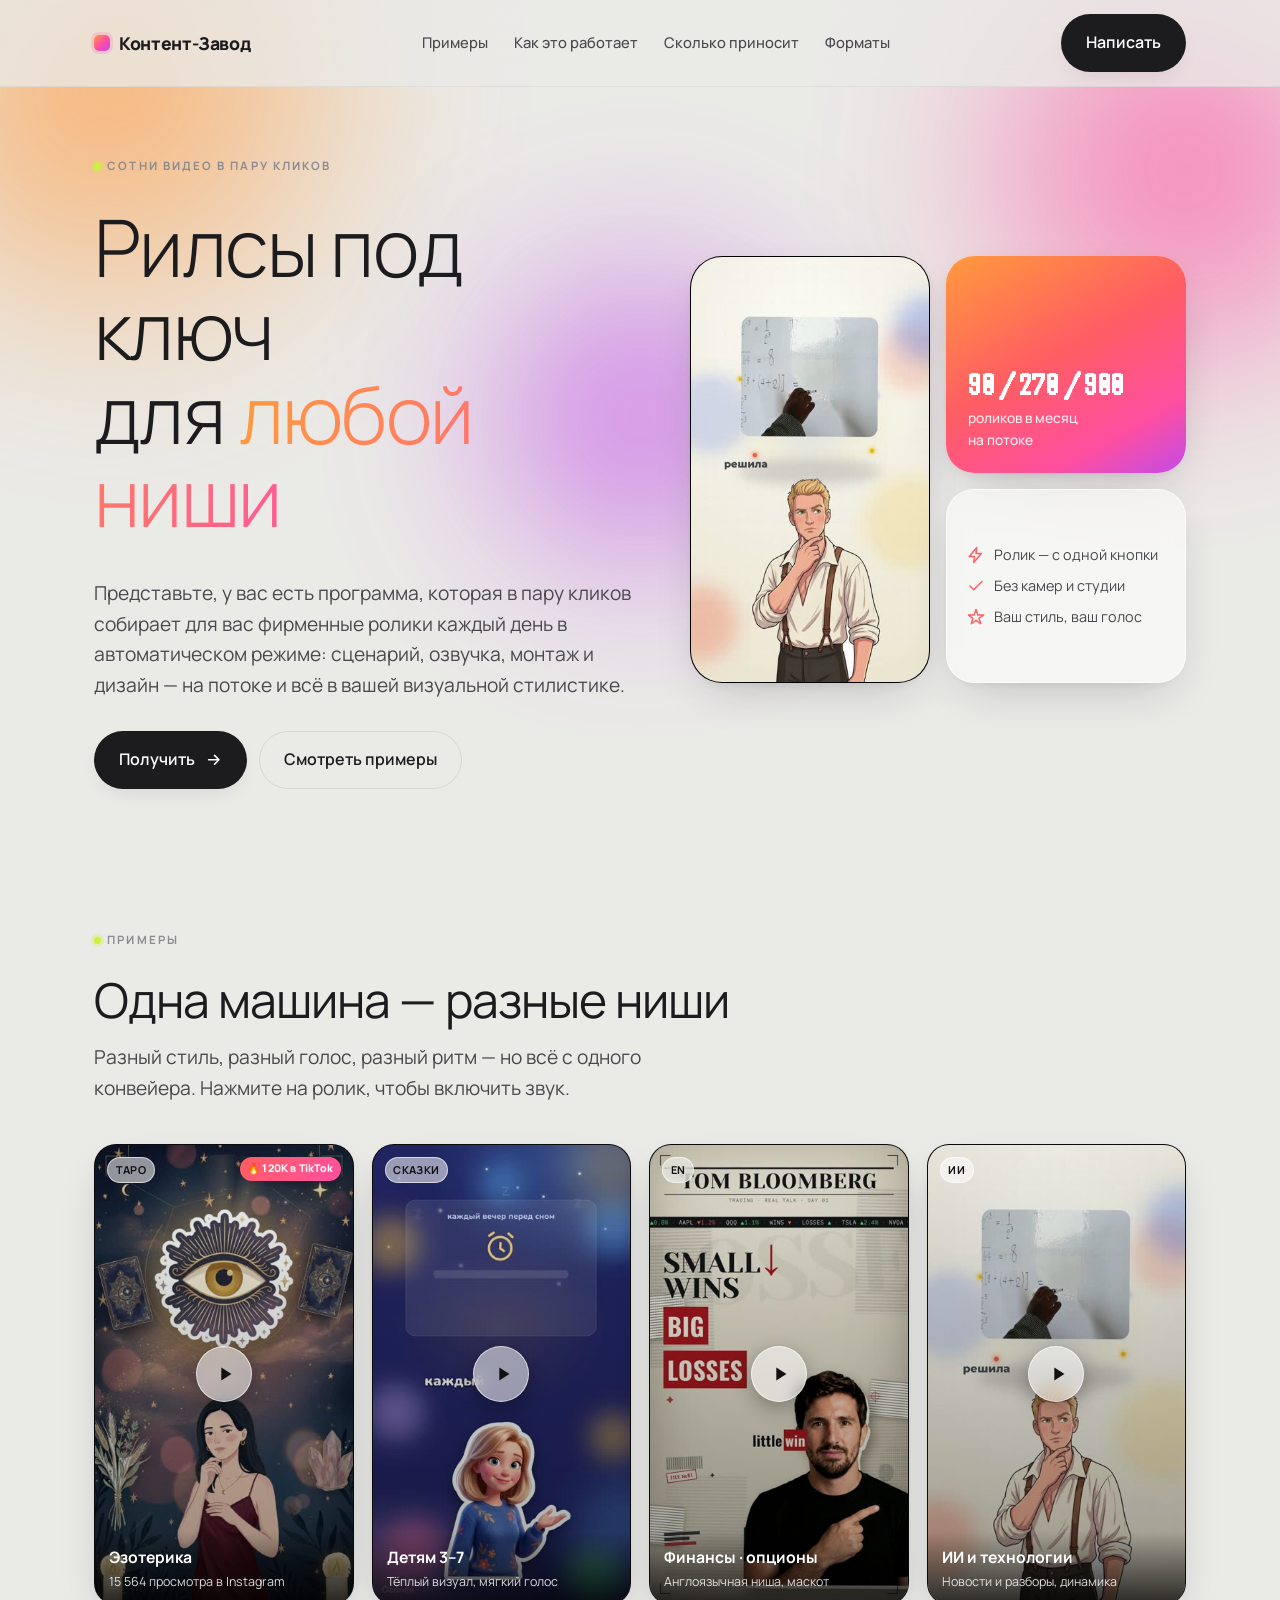
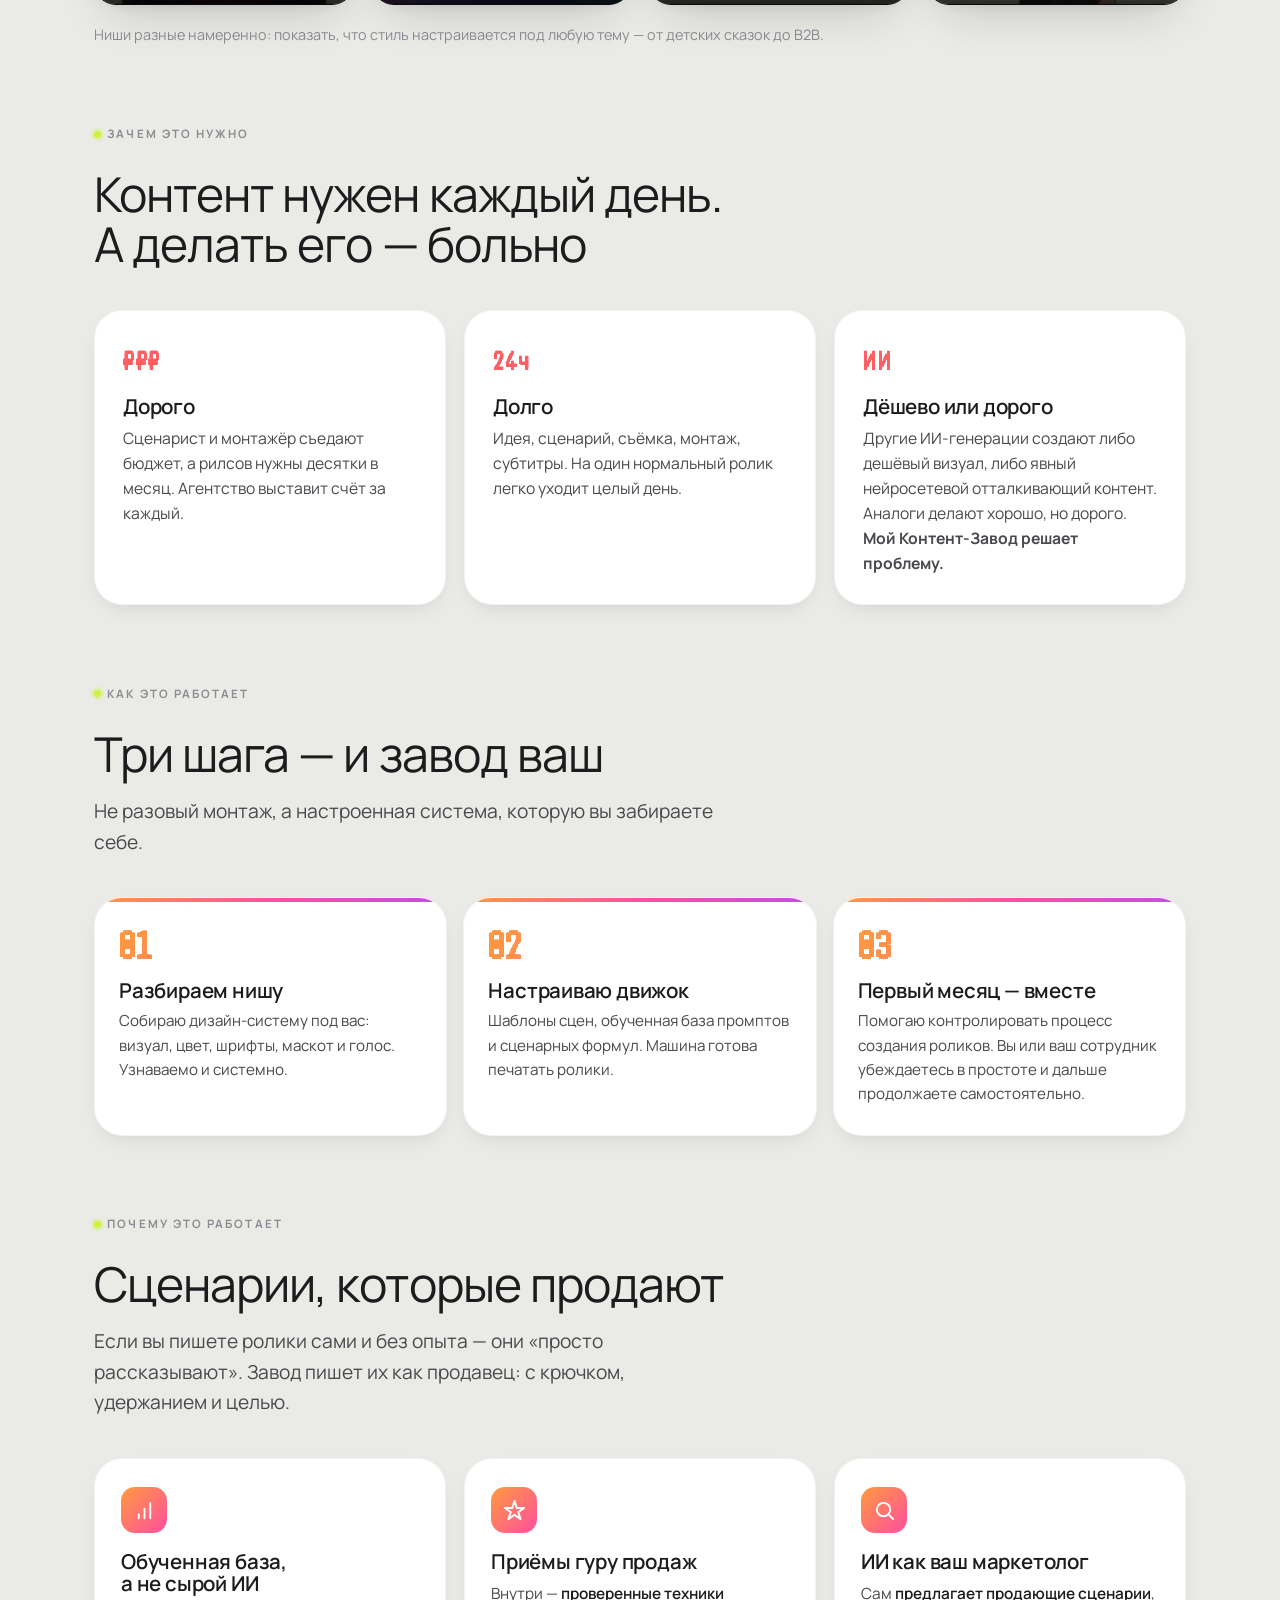
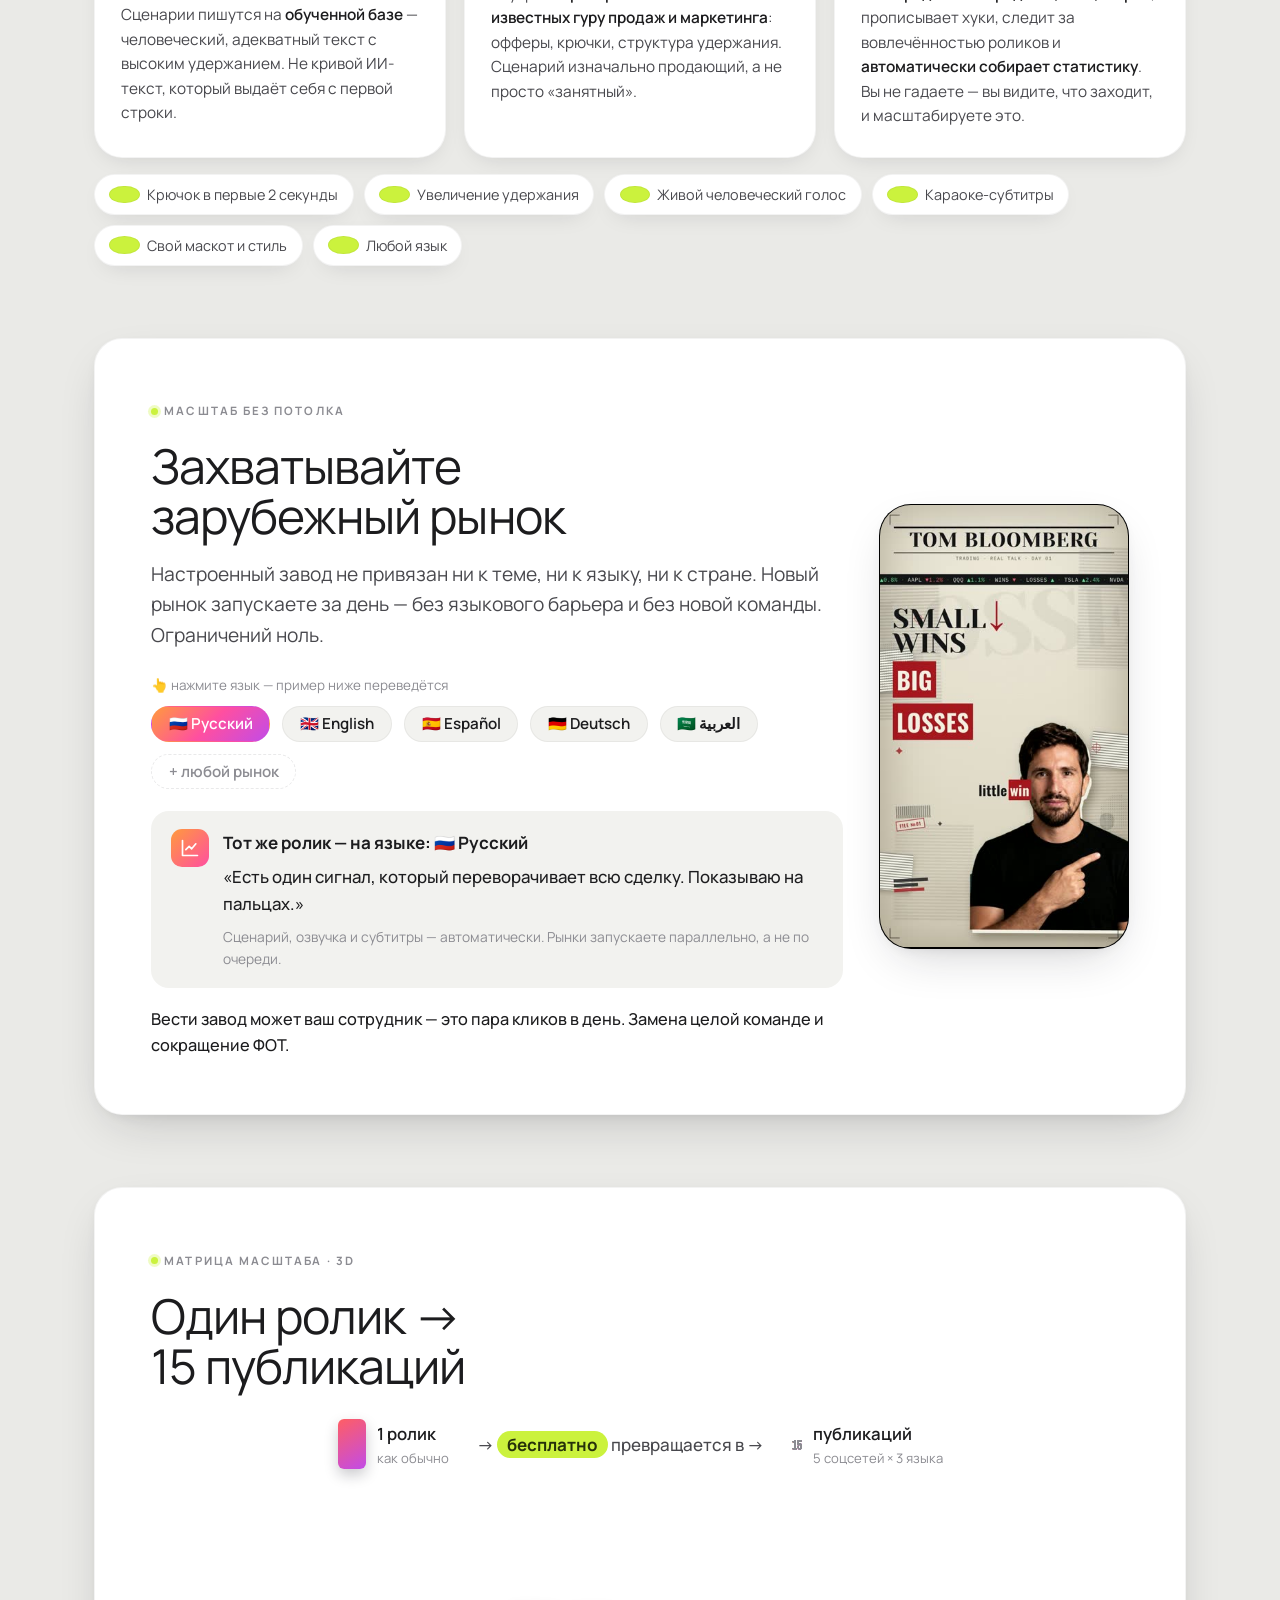
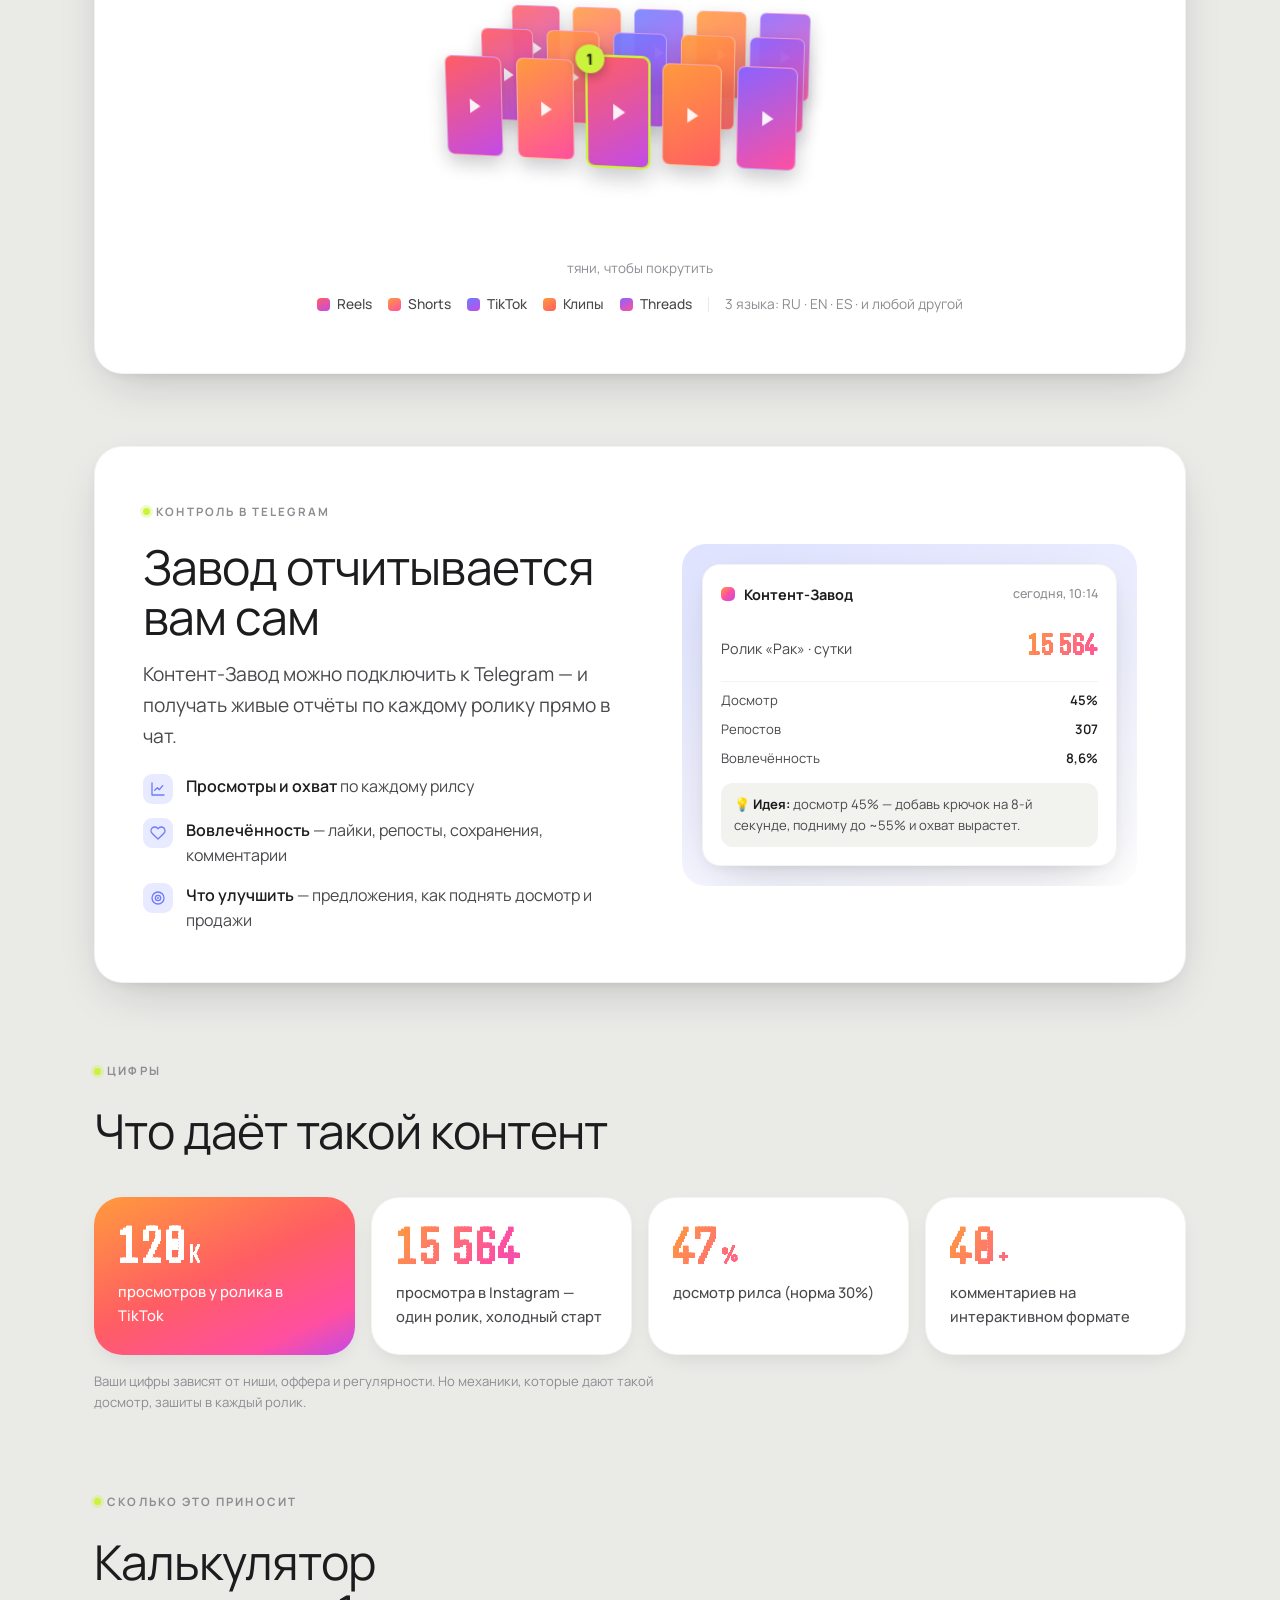
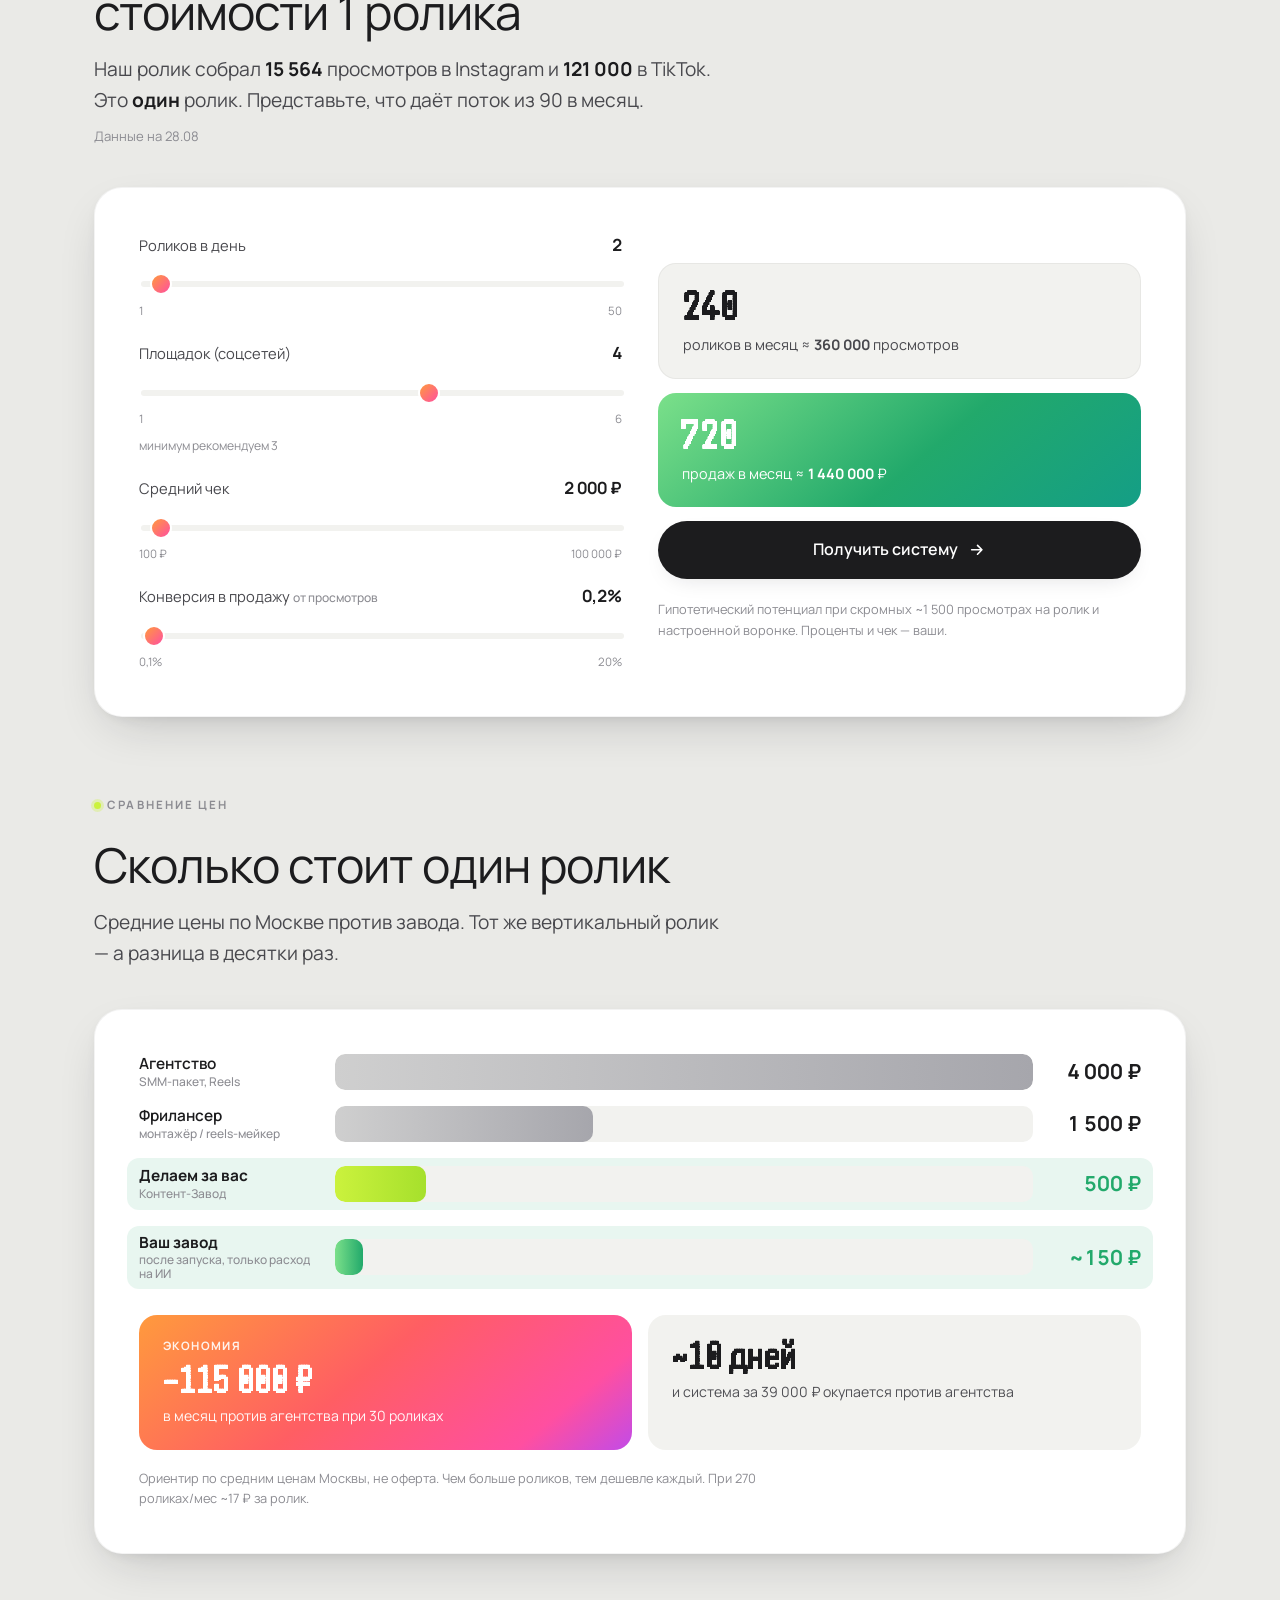
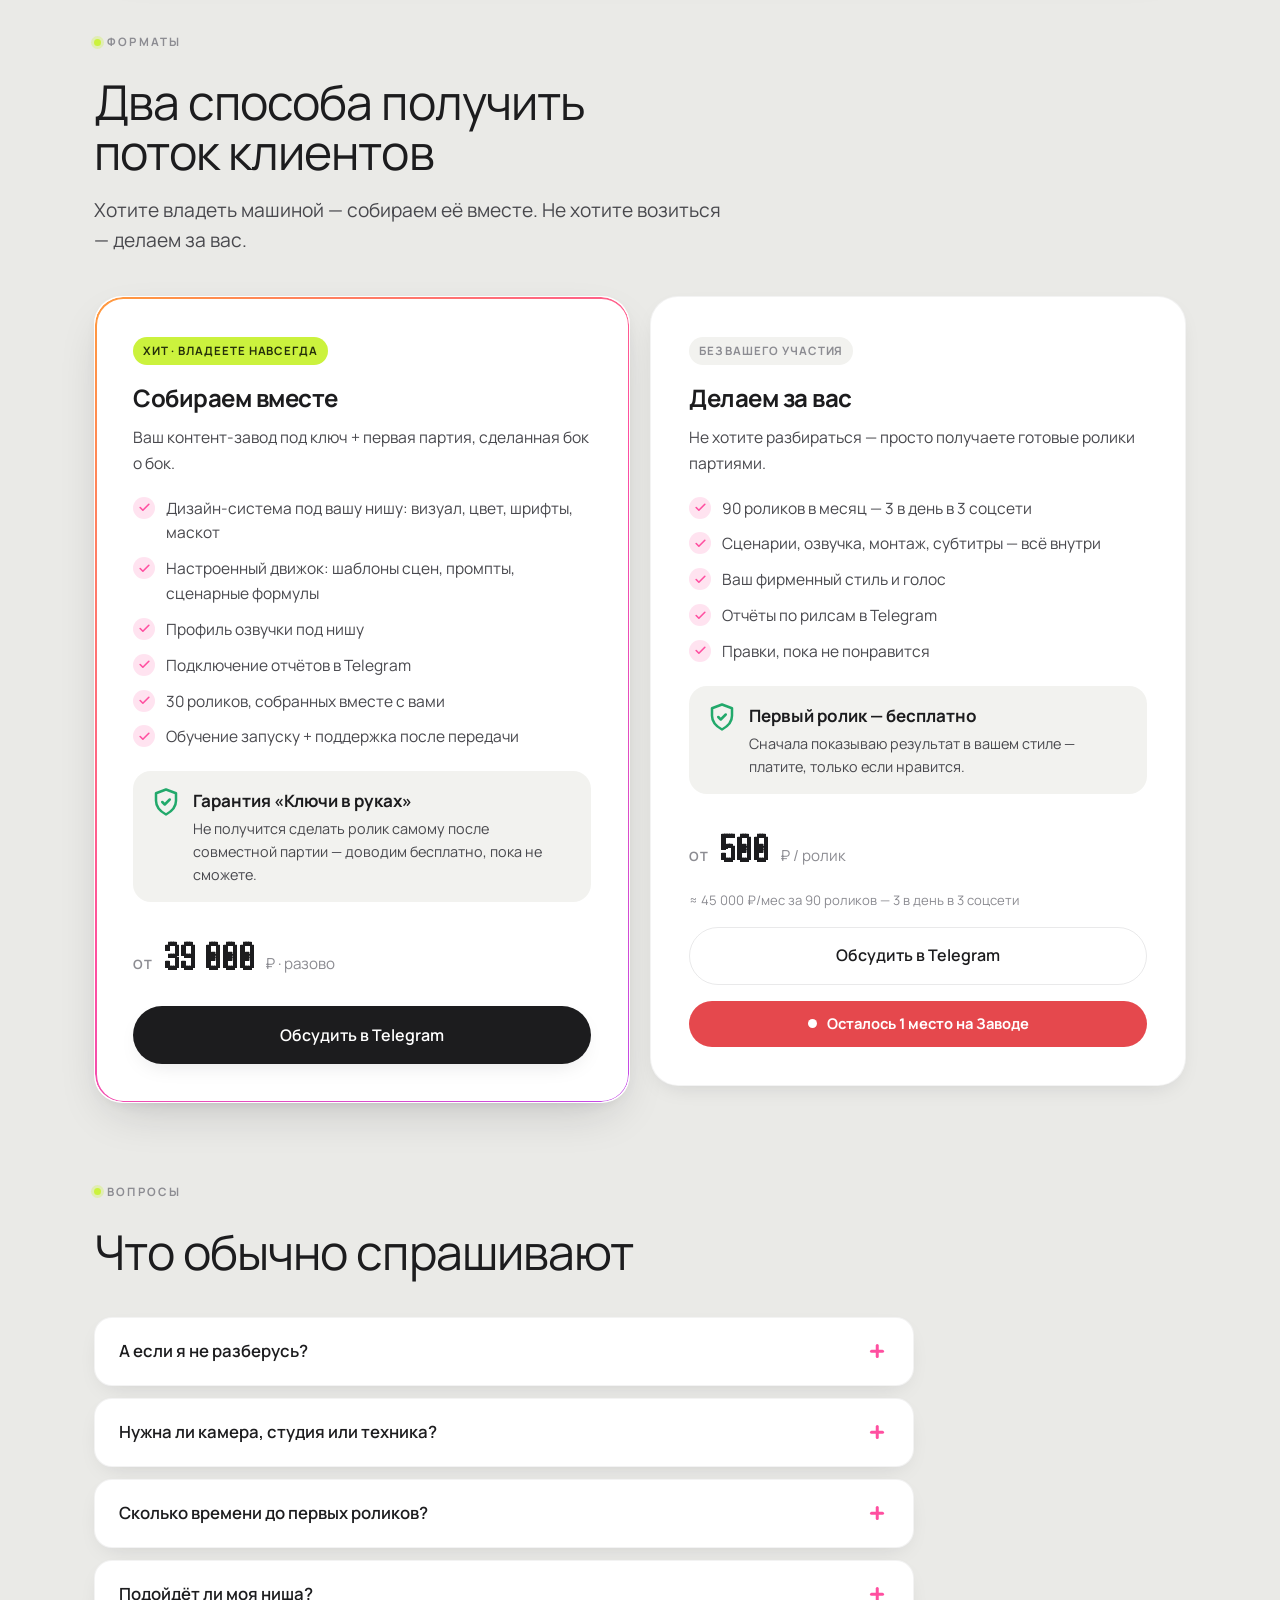
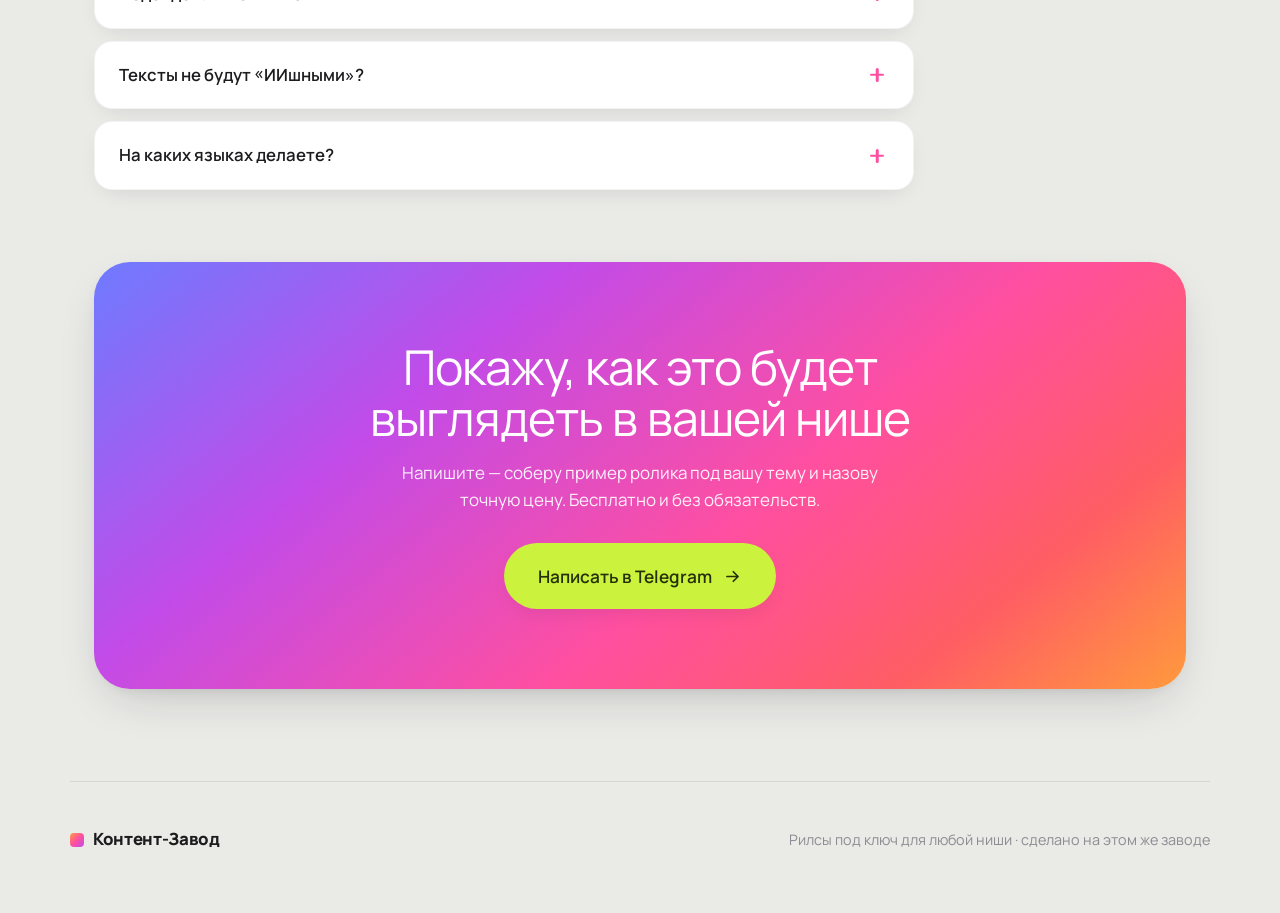
==== commit dee2da68: "Разделил языки и 3D на два блока (3D после языков), вернул видео Tom, убрал 'продажи не гарантирован" ====
--- a/index.html
+++ b/index.html
@@ -637,23 +637,16 @@
   </div>
 </section>
 
-<!-- ===================== SCALE ===================== -->
+<!-- ===================== LANGUAGES ===================== -->
 <section class="block" id="scale" style="padding-top:0">
   <div class="wrap">
     <div class="scale" data-reveal>
       <div class="scale__glow"></div>
+      <div class="scale__grid">
+      <div class="scale__body">
       <span class="eyebrow">Масштаб без потолка</span>
       <h2 class="h2" style="margin:.4em 0 .35em;max-width:22ch">Захватывайте зарубежный рынок</h2>
-      <p class="lead">Настроенный завод не привязан ни к теме, ни к языку, ни к стране. Один ролик уходит во все соцсети и на любой язык — параллельно, без новой команды. Покрутите матрицу мышкой.</p>
-
-      <div class="m3-cvt">
-        <div class="m3-cvt__side"><span class="m3-cvt__tile"></span><div><b>1 ролик</b><span>как обычно</span></div></div>
-        <div class="m3-cvt__mid">→ <span class="m3-cvt__free">бесплатно</span> превращается в →</div>
-        <div class="m3-cvt__side"><span class="m3-cvt__n" data-count="15">15</span><div><b>публикаций</b><span>5 соцсетей × 3 языка</span></div></div>
-      </div>
-      <div class="m3-stage" id="m3stage"><div class="m3-cube" id="m3cube"></div><div class="m3-drag">тяни, чтобы покрутить</div></div>
-      <div class="m3-legend" id="m3legend"></div>
-
+      <p class="lead">Настроенный завод не привязан ни к теме, ни к языку, ни к стране. Новый рынок запускаете за день — без языкового барьера и без новой команды. Ограничений ноль.</p>
       <div class="scale__hint">👆 нажмите язык — пример ниже переведётся</div>
       <div class="scale__markets" role="group" aria-label="Выберите язык">
         <button type="button" class="scale__m is-active" data-lang="Русский">🇷🇺 Русский</button>
@@ -672,6 +665,27 @@
         </div>
       </div>
       <p class="scale__emp">Вести завод может ваш сотрудник — это пара кликов в день. Замена целой команде и сокращение ФОТ.</p>
+      </div>
+      <div class="scale__media"><div class="phone"><video id="scaleVideo" src="media/options.mp4" poster="media/options.jpg" muted loop playsinline preload="auto"></video></div></div>
+      </div>
+    </div>
+  </div>
+</section>
+
+<!-- ===================== 3D MATRIX ===================== -->
+<section class="block" id="matrix" style="padding-top:0">
+  <div class="wrap">
+    <div class="scale" data-reveal>
+      <div class="scale__glow"></div>
+      <span class="eyebrow">Матрица масштаба · 3D</span>
+      <h2 class="h2" style="margin:.4em 0 .2em;max-width:20ch">Один ролик → 15 публикаций</h2>
+      <div class="m3-cvt">
+        <div class="m3-cvt__side"><span class="m3-cvt__tile"></span><div><b>1 ролик</b><span>как обычно</span></div></div>
+        <div class="m3-cvt__mid">→ <span class="m3-cvt__free">бесплатно</span> превращается в →</div>
+        <div class="m3-cvt__side"><span class="m3-cvt__n" data-count="15">15</span><div><b>публикаций</b><span>5 соцсетей × 3 языка</span></div></div>
+      </div>
+      <div class="m3-stage" id="m3stage"><div class="m3-cube" id="m3cube"></div><div class="m3-drag">тяни, чтобы покрутить</div></div>
+      <div class="m3-legend" id="m3legend"></div>
     </div>
   </div>
 </section>
@@ -766,7 +780,7 @@
         <a class="btn btn--primary calc__cta" href="#offer">Получить систему
           <svg viewBox="0 0 24 24" fill="none" stroke="currentColor" stroke-width="2.2" stroke-linecap="round" stroke-linejoin="round"><path d="M5 12h14M13 6l6 6-6 6"/></svg>
         </a>
-        <p class="calc__note">Гипотетический потенциал при скромных ~1 500 просмотрах на ролик и настроенной воронке. Проценты и чек — ваши. Продажи не гарантированы.</p>
+        <p class="calc__note">Гипотетический потенциал при скромных ~1 500 просмотрах на ролик и настроенной воронке. Проценты и чек — ваши.</p>
       </div>
     </div>
   </div>
@@ -920,7 +934,7 @@
   }else{document.querySelectorAll('[data-reveal]').forEach(function(el){el.classList.add('in');growBars(el);});document.querySelectorAll('[data-count]').forEach(countUp);}
 
   /* HERO + SCALE autoplay (muted) */
-  if(!rm){var _hv=document.getElementById('heroVideo');if(_hv){var _p=_hv.play();if(_p&&_p.catch)_p.catch(function(){});}}
+  if(!rm){['heroVideo','scaleVideo'].forEach(function(id){var el=document.getElementById(id);if(el){var p=el.play();if(p&&p.catch)p.catch(function(){});}});}
 
   /* PORTFOLIO: overlay starts playback; then native controls manage pause/seek */
   var reels=[].slice.call(document.querySelectorAll('[data-reel]'));
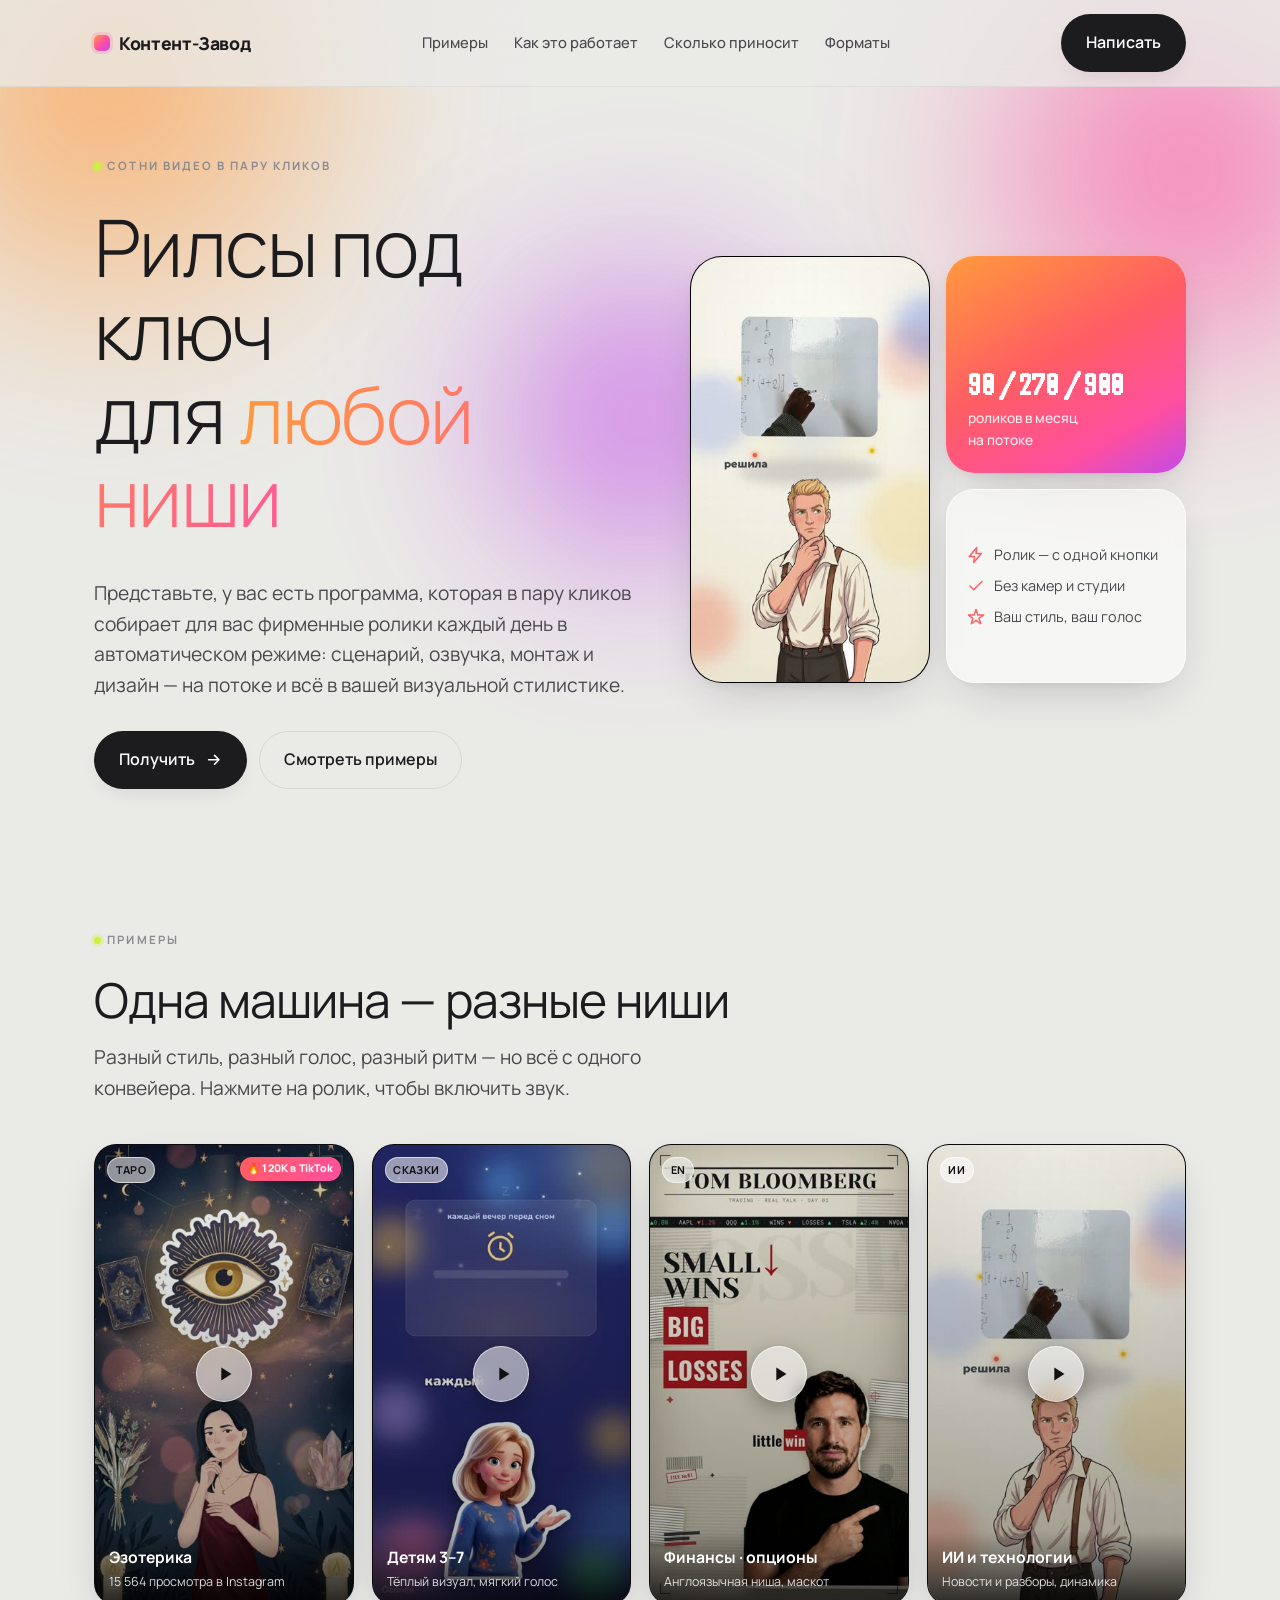
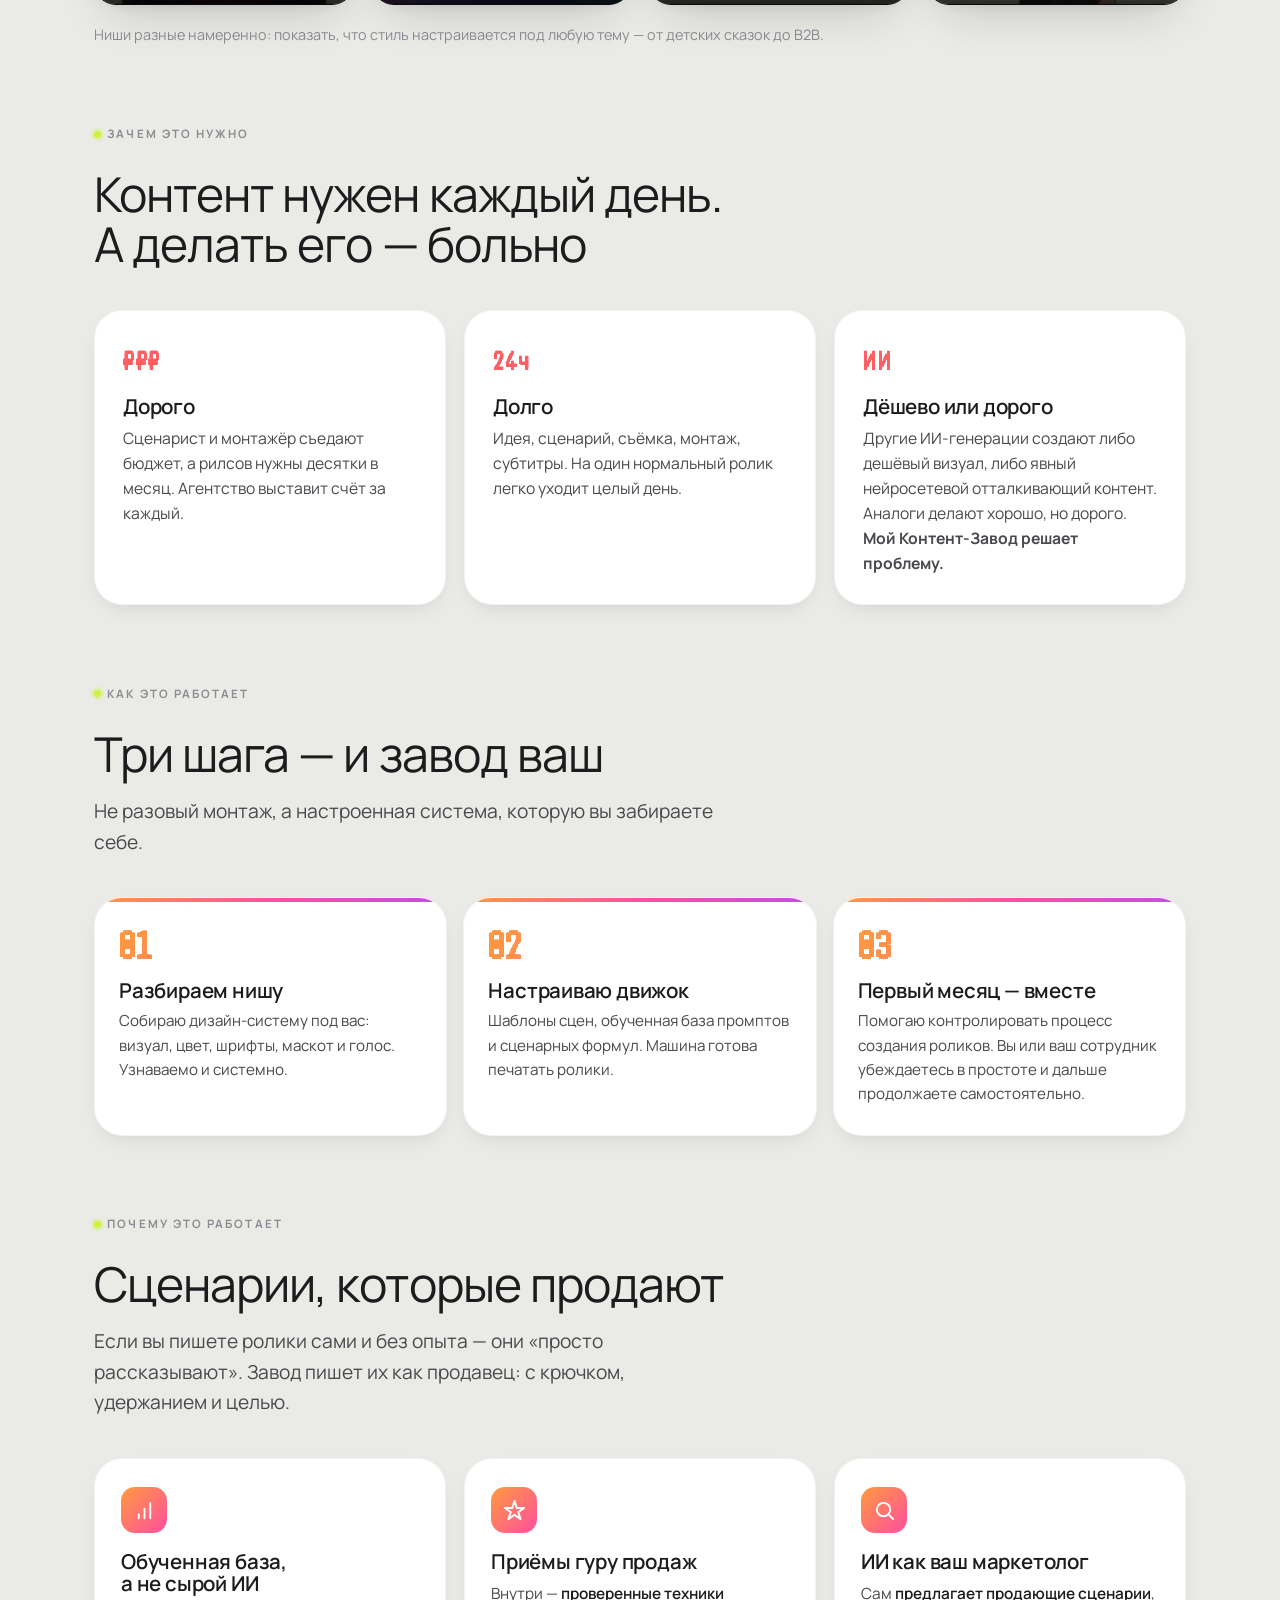
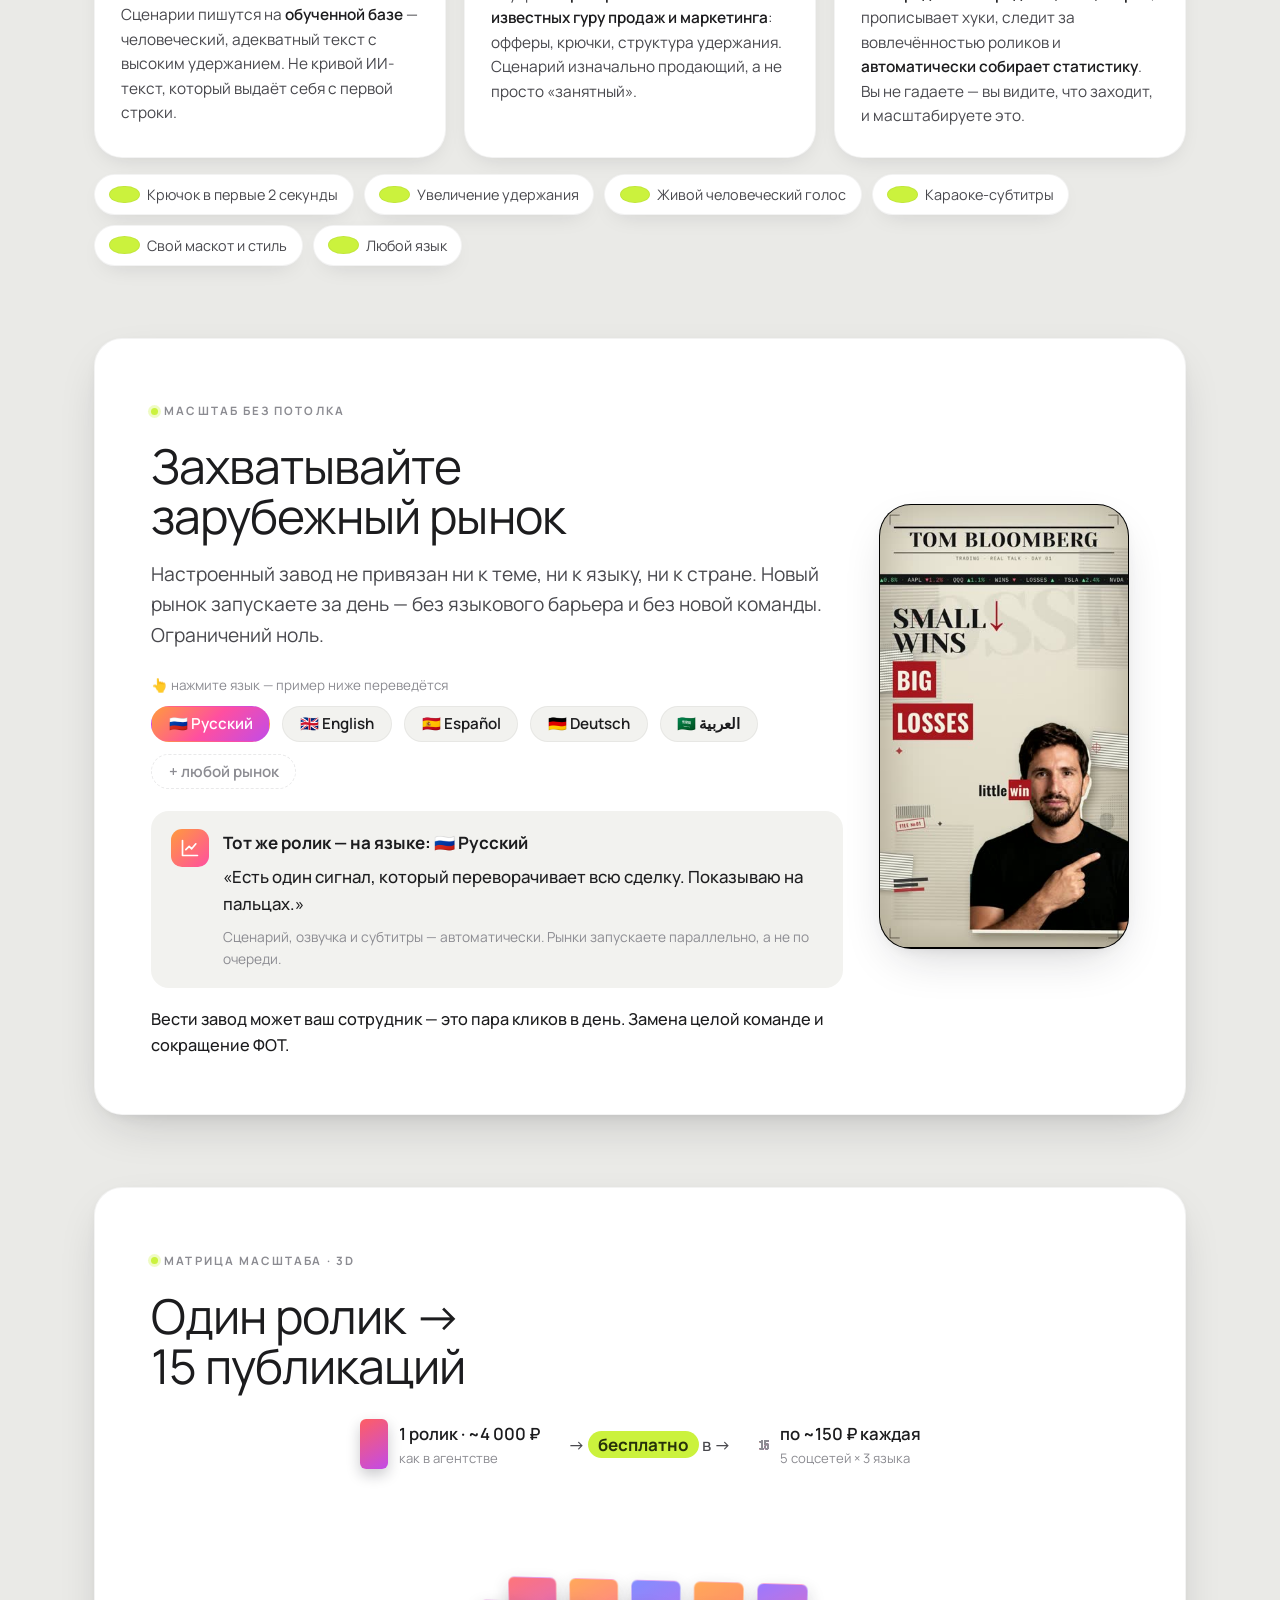
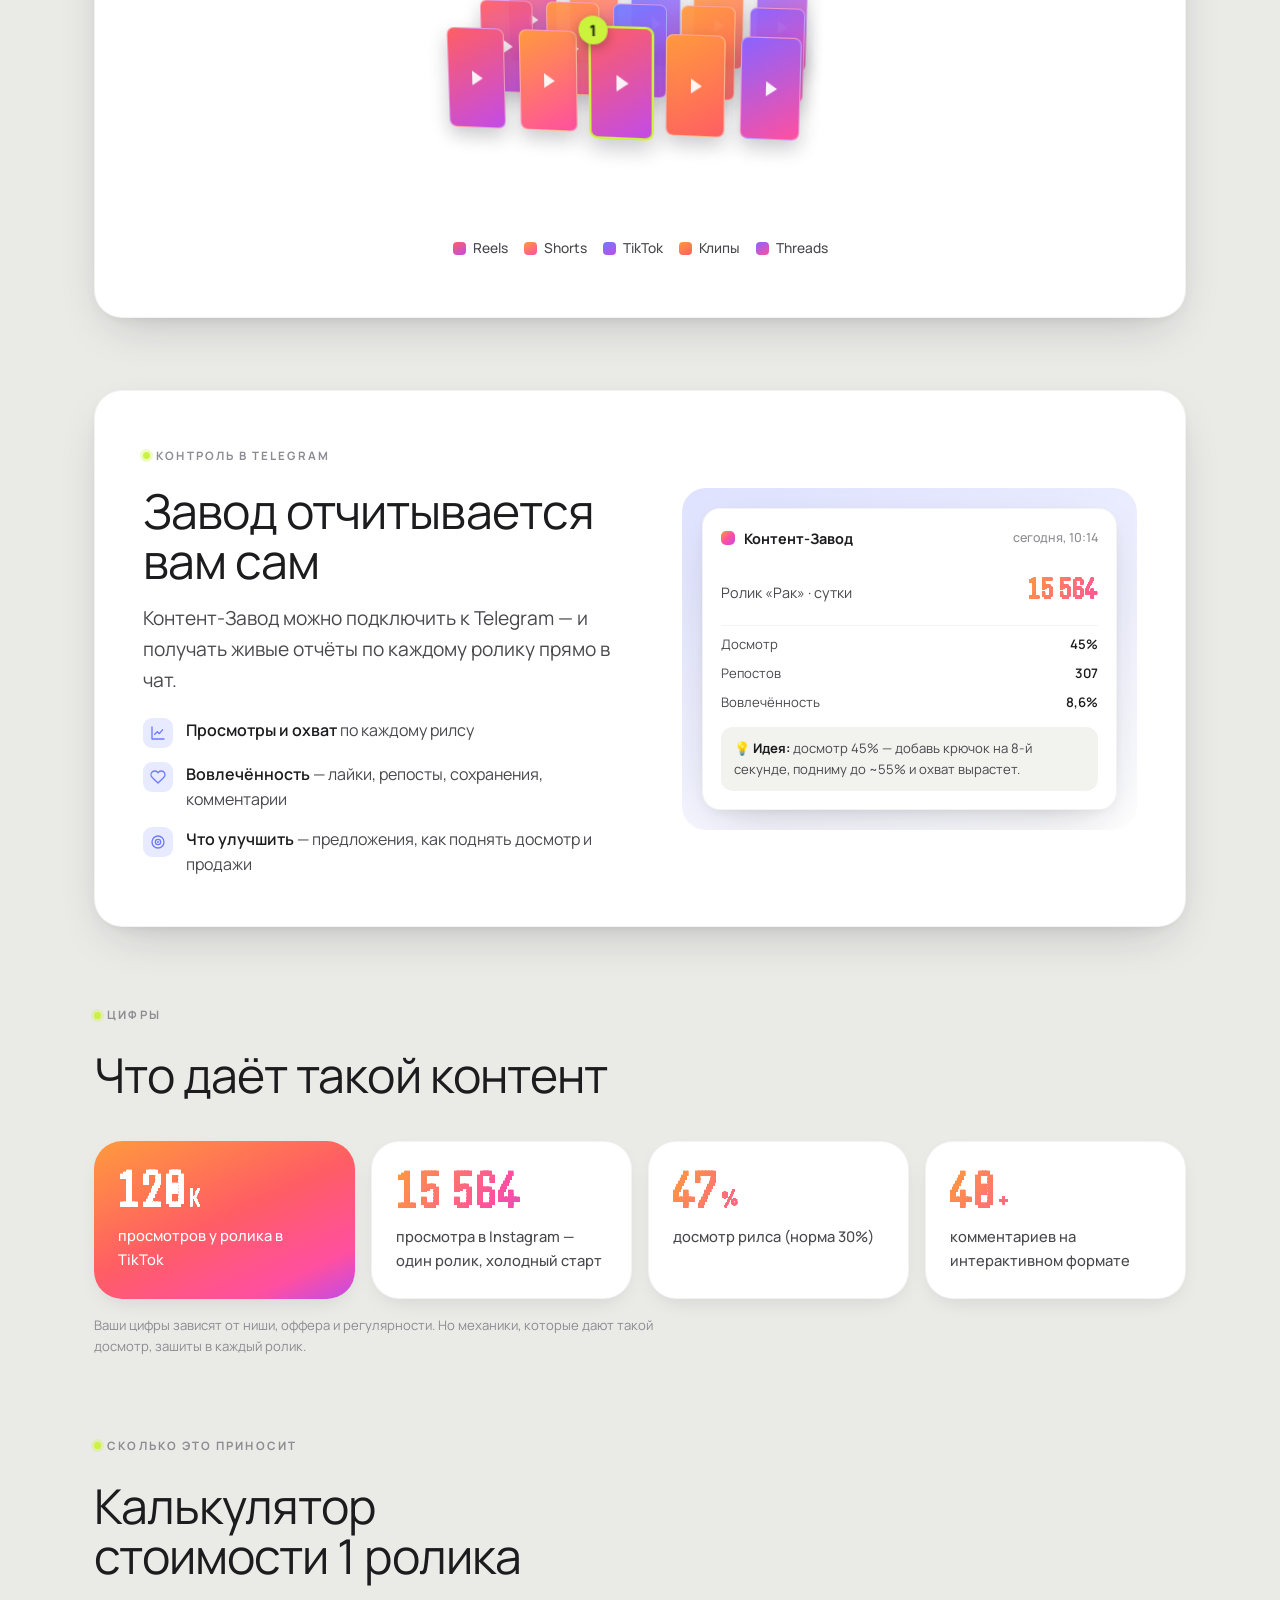
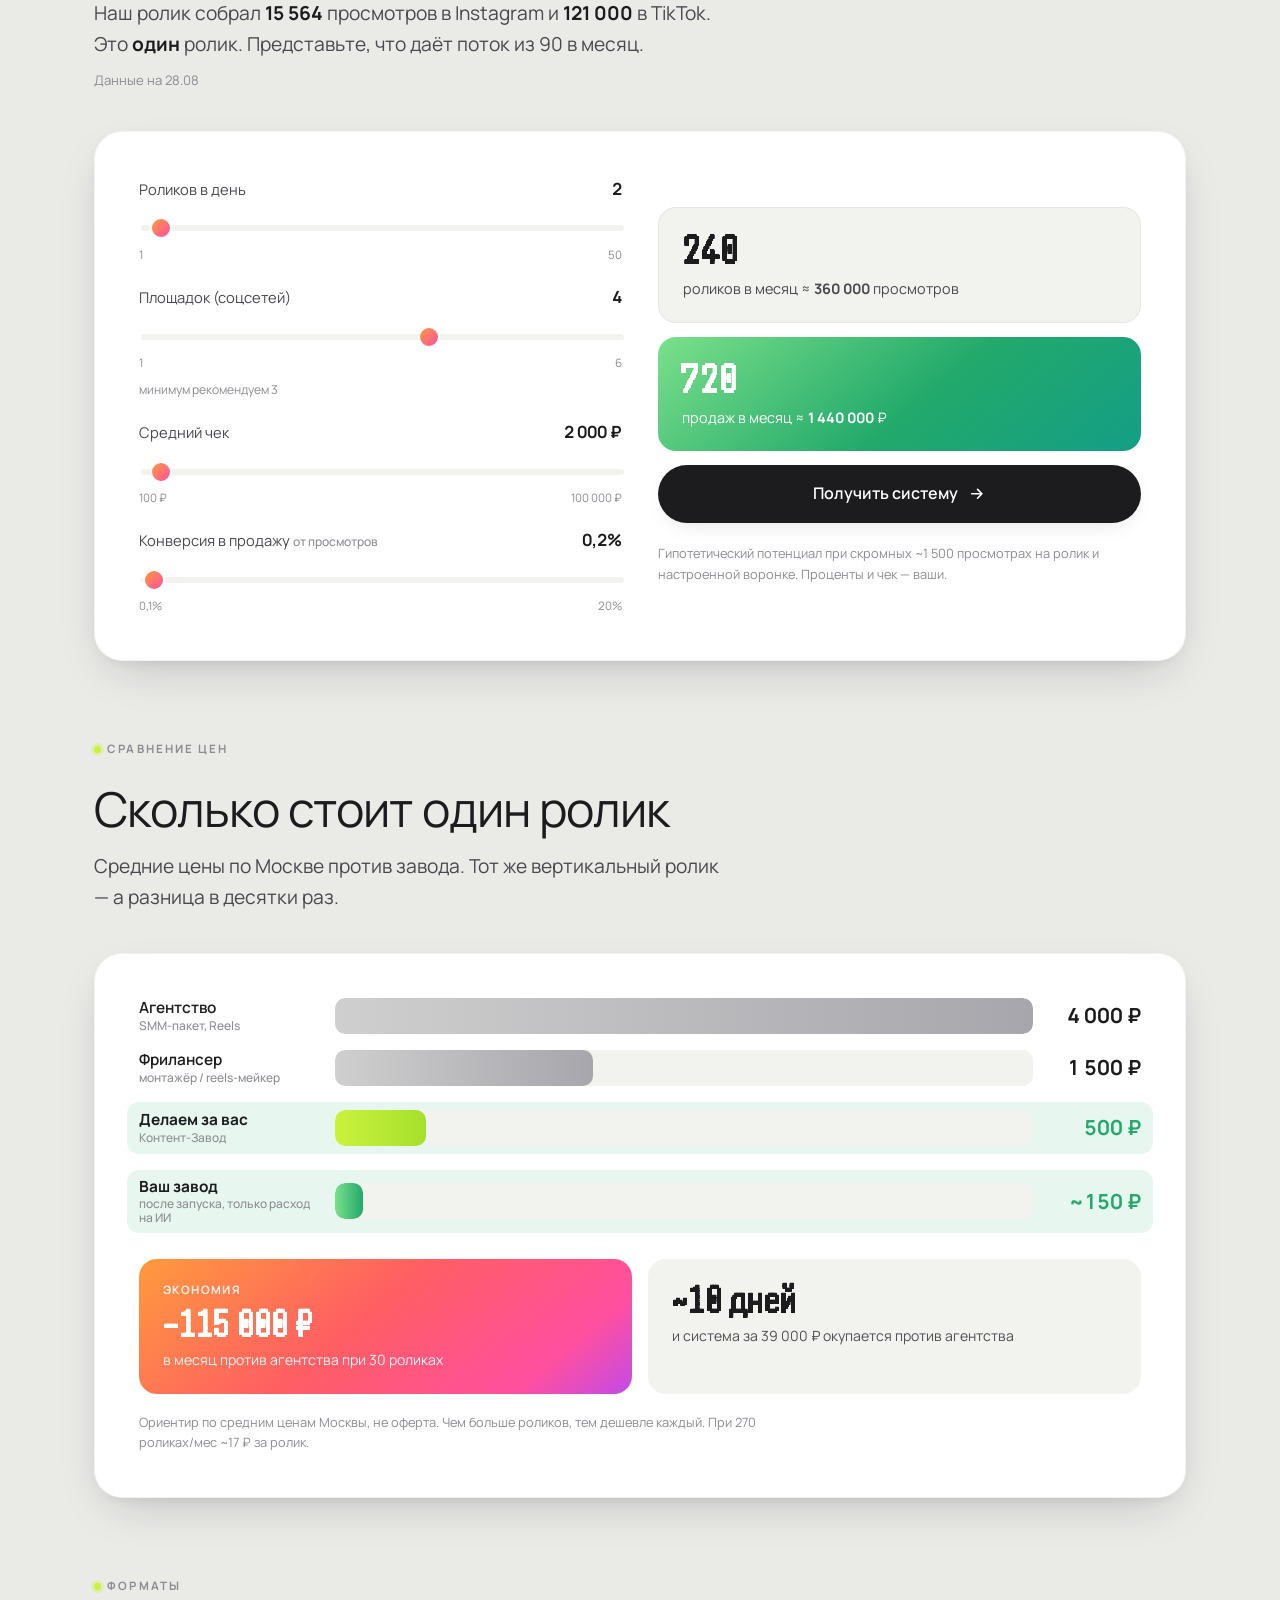
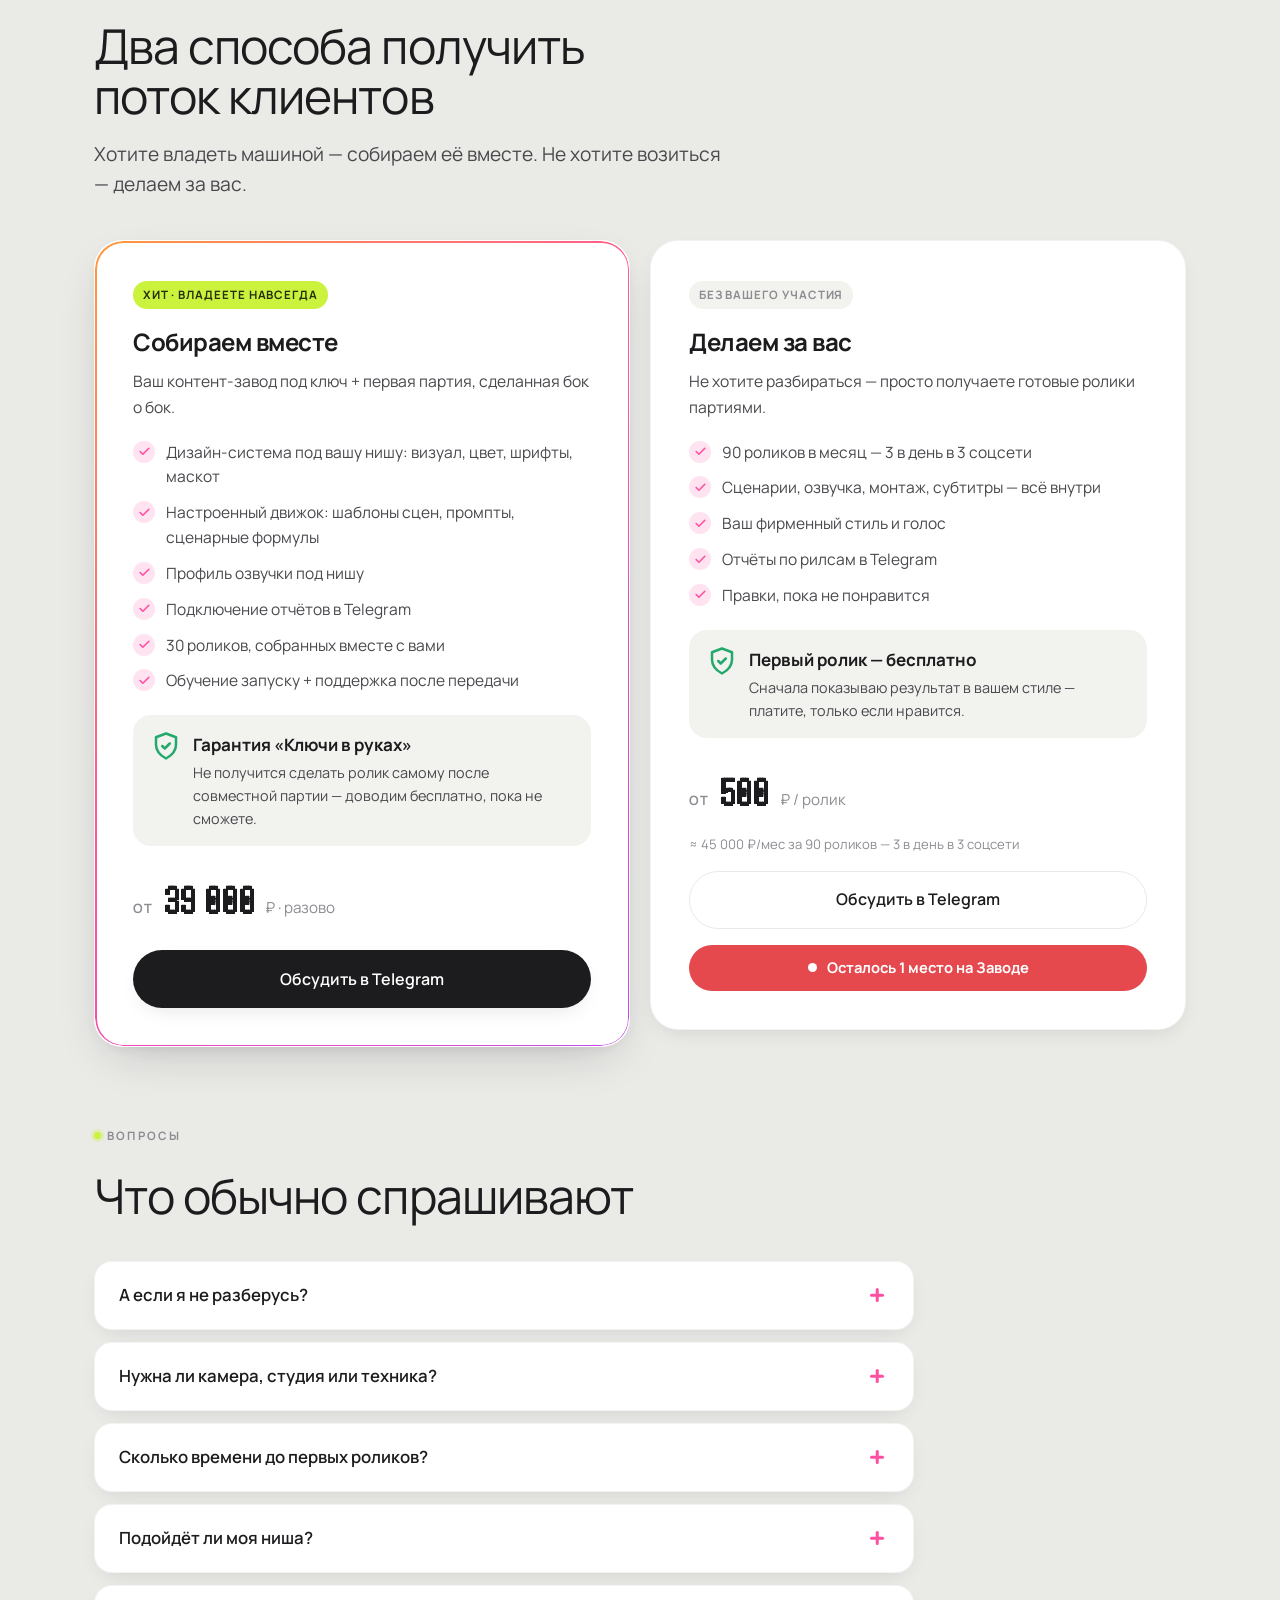
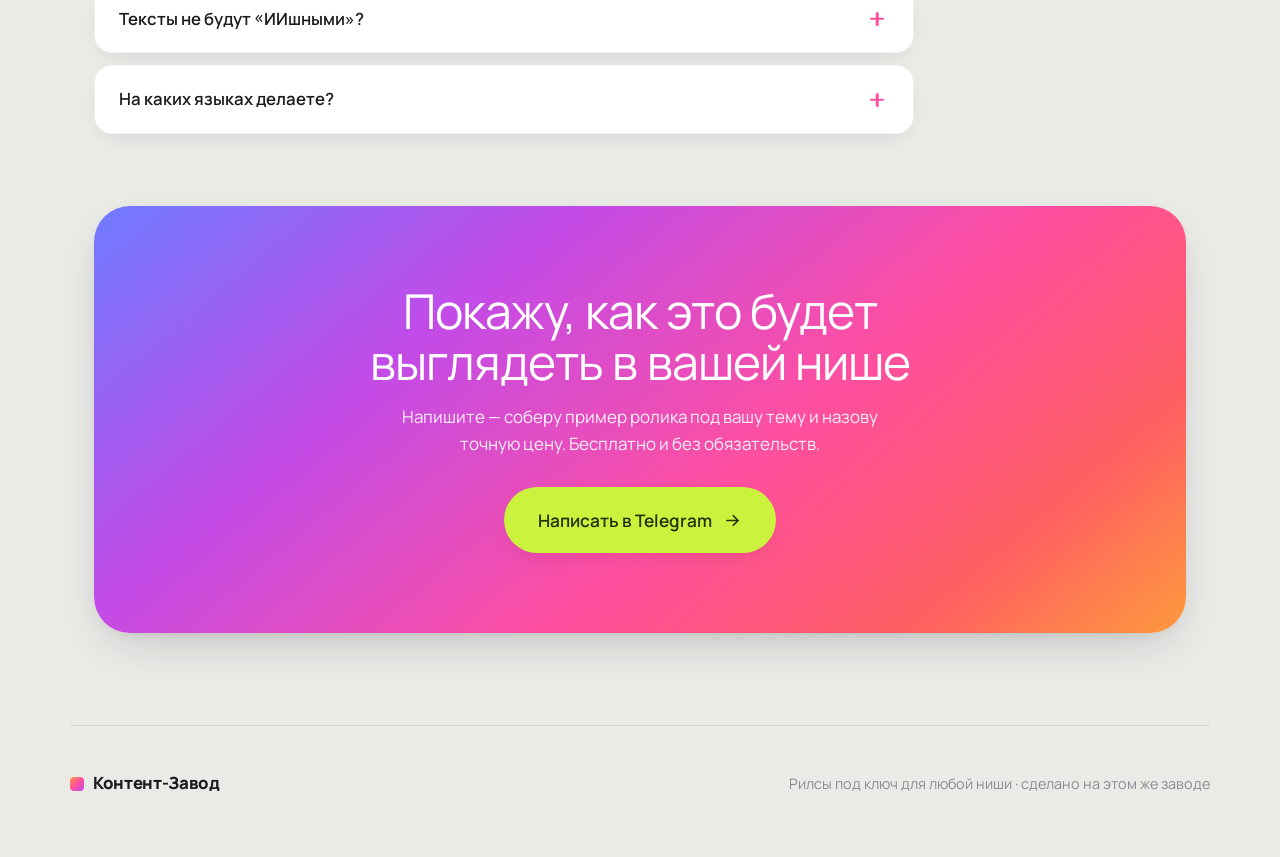
==== commit be4a64a7: "3D компактнее на мобиле (цены 4000→150, короче strip, убрал тяни/языки, легенда в строку), 3-й шаг н" ====
--- a/index.html
+++ b/index.html
@@ -423,7 +423,7 @@
 .m3-cvt__n{font-family:"Handjet",monospace;font-weight:700;font-size:2.8rem;line-height:.9;background:linear-gradient(120deg,var(--a1),var(--a3),var(--a4));-webkit-background-clip:text;background-clip:text;color:transparent}
 .m3-cvt__mid{color:var(--ink-2);font-weight:500;white-space:nowrap}
 .m3-cvt__free{background:var(--lime);color:var(--lime-ink);border-radius:999px;padding:2px 10px;font-weight:700}
-.m3-stage{position:relative;height:clamp(320px,46vh,460px);display:flex;align-items:center;justify-content:center;perspective:1400px;cursor:grab;touch-action:none;overflow:hidden;user-select:none;margin-top:4px}
+.m3-stage{position:relative;height:clamp(290px,40vh,410px);display:flex;align-items:center;justify-content:center;perspective:1400px;cursor:grab;touch-action:none;overflow:hidden;user-select:none;margin-top:2px}
 .m3-stage:active{cursor:grabbing}
 .m3-cube{position:relative;width:0;height:0;transform-style:preserve-3d}
 .m3-tile{position:absolute;left:0;top:0;border-radius:7px;display:flex;align-items:center;justify-content:center;border:1px solid rgba(255,255,255,.4);box-shadow:0 8px 18px rgba(20,20,30,.22)}
@@ -437,6 +437,7 @@
 .m3-legend .l i{width:13px;height:13px;border-radius:4px}
 .m3-legend .sep{width:1px;height:15px;background:var(--line)}
 .m3-legend .lang{color:var(--muted)}
+@media (max-width:620px){.scale{padding:24px 16px}.m3-cvt{gap:10px;margin:18px 0 0}.m3-cvt__n{font-size:2.1rem}.m3-cvt__tile{width:24px;height:44px}.m3-cvt__mid{font-size:.9rem}.m3-cvt__side b{font-size:.96rem}.m3-stage{height:265px}.m3-legend{font-size:.7rem;gap:5px 8px}.m3-legend .l{gap:5px}.m3-legend .l i{width:9px;height:9px}}
 
 /* ================= EXTRA MOTION ================= */
 .pain,.step,.feat,.metric,.pack{transition:transform .32s var(--ease),box-shadow .32s var(--ease)}
@@ -457,6 +458,7 @@
   .bento{max-width:460px}
   .reels{grid-template-columns:repeat(2,1fr)}
   .steps{grid-template-columns:repeat(2,1fr)}
+  .steps .step:last-child{grid-column:1 / -1}
   .feats{grid-template-columns:1fr}
   .tg{grid-template-columns:1fr;gap:26px}
   .calc{grid-template-columns:1fr;gap:26px}
@@ -680,11 +682,11 @@
       <span class="eyebrow">Матрица масштаба · 3D</span>
       <h2 class="h2" style="margin:.4em 0 .2em;max-width:20ch">Один ролик → 15 публикаций</h2>
       <div class="m3-cvt">
-        <div class="m3-cvt__side"><span class="m3-cvt__tile"></span><div><b>1 ролик</b><span>как обычно</span></div></div>
-        <div class="m3-cvt__mid">→ <span class="m3-cvt__free">бесплатно</span> превращается в →</div>
-        <div class="m3-cvt__side"><span class="m3-cvt__n" data-count="15">15</span><div><b>публикаций</b><span>5 соцсетей × 3 языка</span></div></div>
-      </div>
-      <div class="m3-stage" id="m3stage"><div class="m3-cube" id="m3cube"></div><div class="m3-drag">тяни, чтобы покрутить</div></div>
+        <div class="m3-cvt__side"><span class="m3-cvt__tile"></span><div><b>1 ролик · ~4 000 ₽</b><span>как в агентстве</span></div></div>
+        <div class="m3-cvt__mid">→ <span class="m3-cvt__free">бесплатно</span> в →</div>
+        <div class="m3-cvt__side"><span class="m3-cvt__n" data-count="15">15</span><div><b>по ~150 ₽ каждая</b><span>5 соцсетей × 3 языка</span></div></div>
+      </div>
+      <div class="m3-stage" id="m3stage"><div class="m3-cube" id="m3cube"></div></div>
       <div class="m3-legend" id="m3legend"></div>
     </div>
   </div>
@@ -876,7 +878,7 @@
     <div class="faq" data-reveal>
       <details><summary>А если я не разберусь?<span class="pm"></span></summary><p>Первую партию из 30 роликов делаем вместе — вы учитесь на живом контенте, а не по инструкции. Плюс поддержка после передачи. По гарантии «Ключи в руках» доводим до результата, пока вы не сможете делать ролик сами.</p></details>
       <details><summary>Нужна ли камера, студия или техника?<span class="pm"></span></summary><p>Нет. Всё собирается на обычном компьютере — без съёмок, актёров и оборудования. Дальше ролик пишется и монтируется с одной кнопки.</p></details>
-      <details><summary>Сколько времени до первых роликов?<span class="pm"></span></summary><p>Дни, а не месяцы. Дизайн-система и первая партия обычно занимают около двух недель, дальше вы печатаете ролики за минуты.</p></details>
+      <details><summary>Сколько времени до первых роликов?<span class="pm"></span></summary><p>Буквально через день после оплаты ваша система будет готова к любому масштабу. Всё уже настроено — осталось перенести к вам.</p></details>
       <details><summary>Подойдёт ли моя ниша?<span class="pm"></span></summary><p>Да. На заводе уже собраны таро, сказки, финансы, ИИ и трейдинг — примеры выше. Стиль настраивается под любую тему, от личного бренда до локального бизнеса.</p></details>
       <details><summary>Тексты не будут «ИИшными»?<span class="pm"></span></summary><p>Нет. Сценарии пишутся на обученной базе с приёмами продаж — человеческий текст с высоким удержанием, а не типовой ИИ-набор фраз. Именно это даёт досмотр до 47%.</p></details>
       <details><summary>На каких языках делаете?<span class="pm"></span></summary><p>На любом. Пример англоязычного ролика — в примерах выше (ниша «финансы · опционы»). Языкового барьера нет — можно вести несколько регионов одновременно.</p></details>
@@ -1007,9 +1009,7 @@
       m3cube.appendChild(t);
     }
     var m3lg=document.getElementById('m3legend');
-    if(m3lg){M3NETS.forEach(function(n){var e=document.createElement('span');e.className='l';e.innerHTML='<i style="background:linear-gradient(150deg,'+n[1]+','+n[2]+')"></i>'+n[0];m3lg.appendChild(e);});
-      var sp=document.createElement('span');sp.className='sep';m3lg.appendChild(sp);
-      var la=document.createElement('span');la.className='lang';la.textContent='3 языка: RU · EN · ES · и любой другой';m3lg.appendChild(la);}
+    if(m3lg){M3NETS.forEach(function(n){var e=document.createElement('span');e.className='l';e.innerHTML='<i style="background:linear-gradient(150deg,'+n[1]+','+n[2]+')"></i>'+n[0];m3lg.appendChild(e);});}
     var mry=-26,mrx=-14,mauto=true,mdrag=false,mlx=0,mly=0,mres;
     function m3r(){m3cube.style.transform='rotateX('+mrx+'deg) rotateY('+mry+'deg)';}
     m3r();
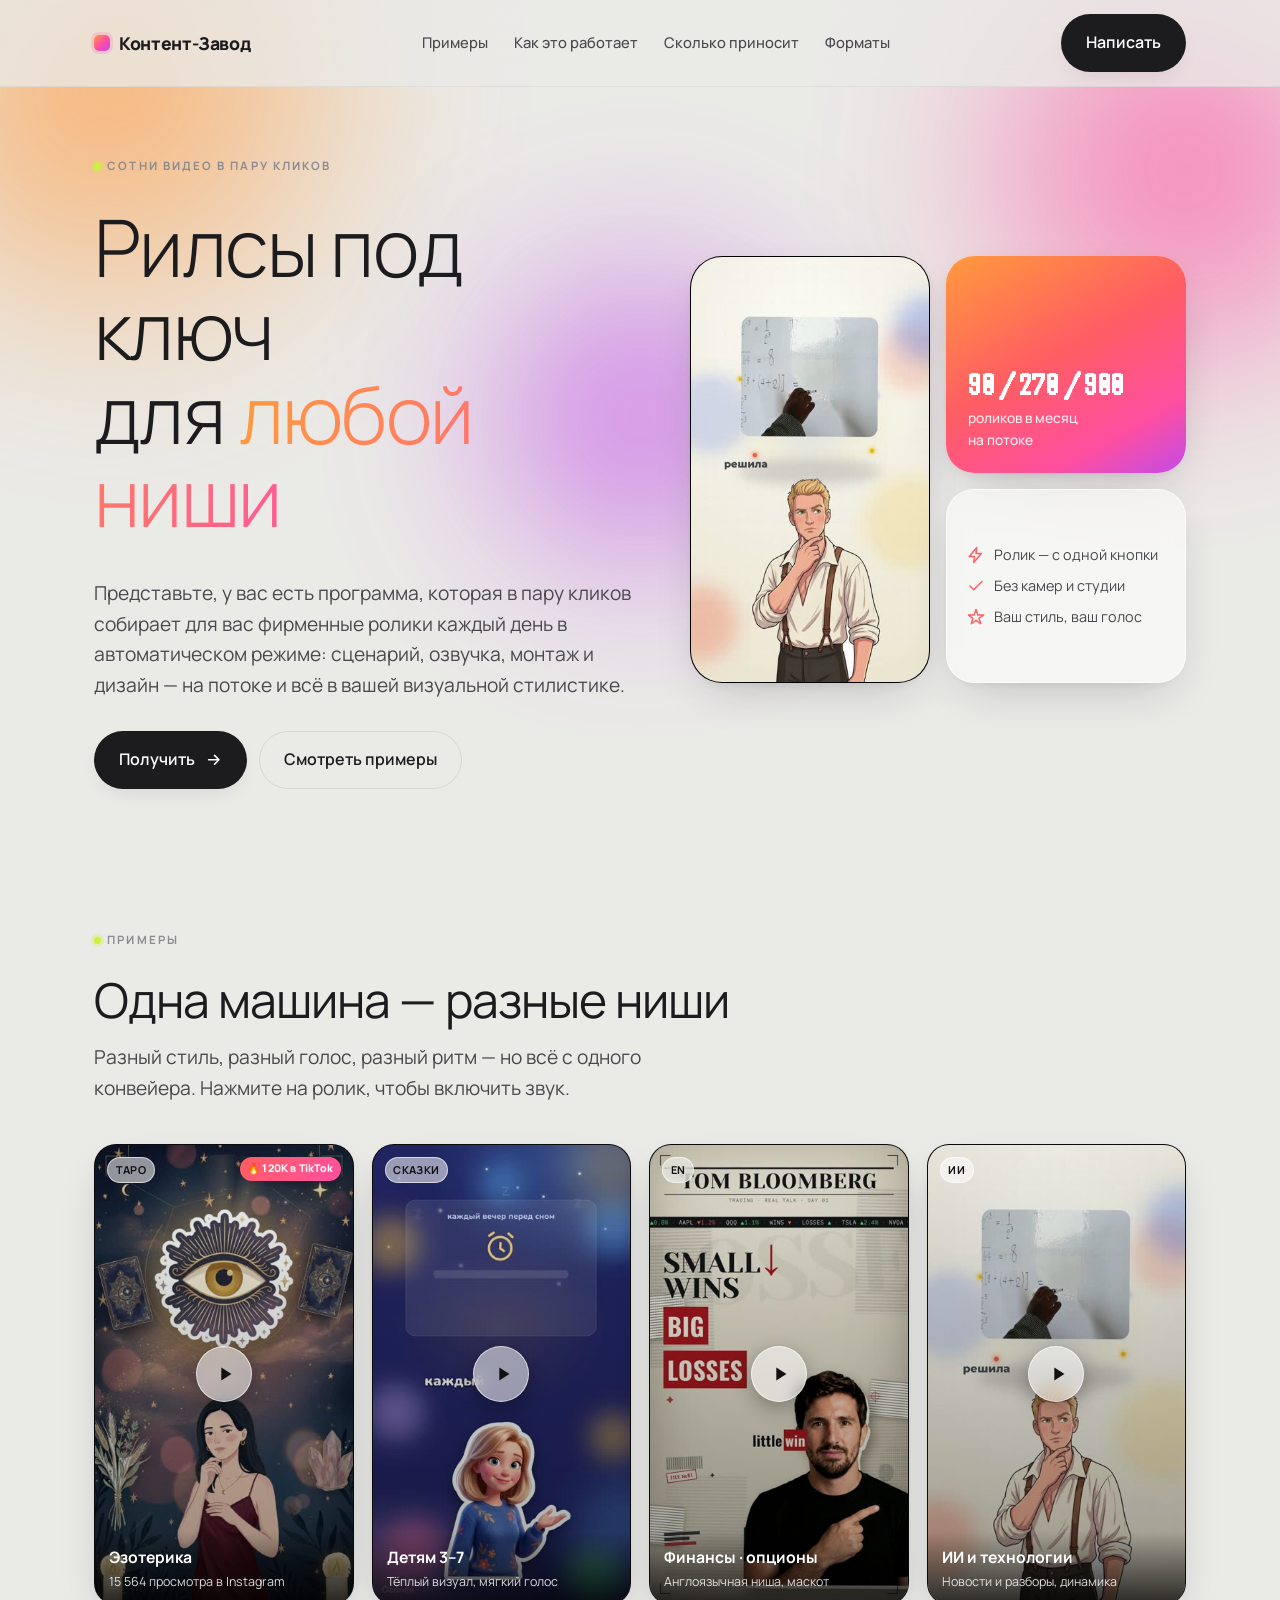
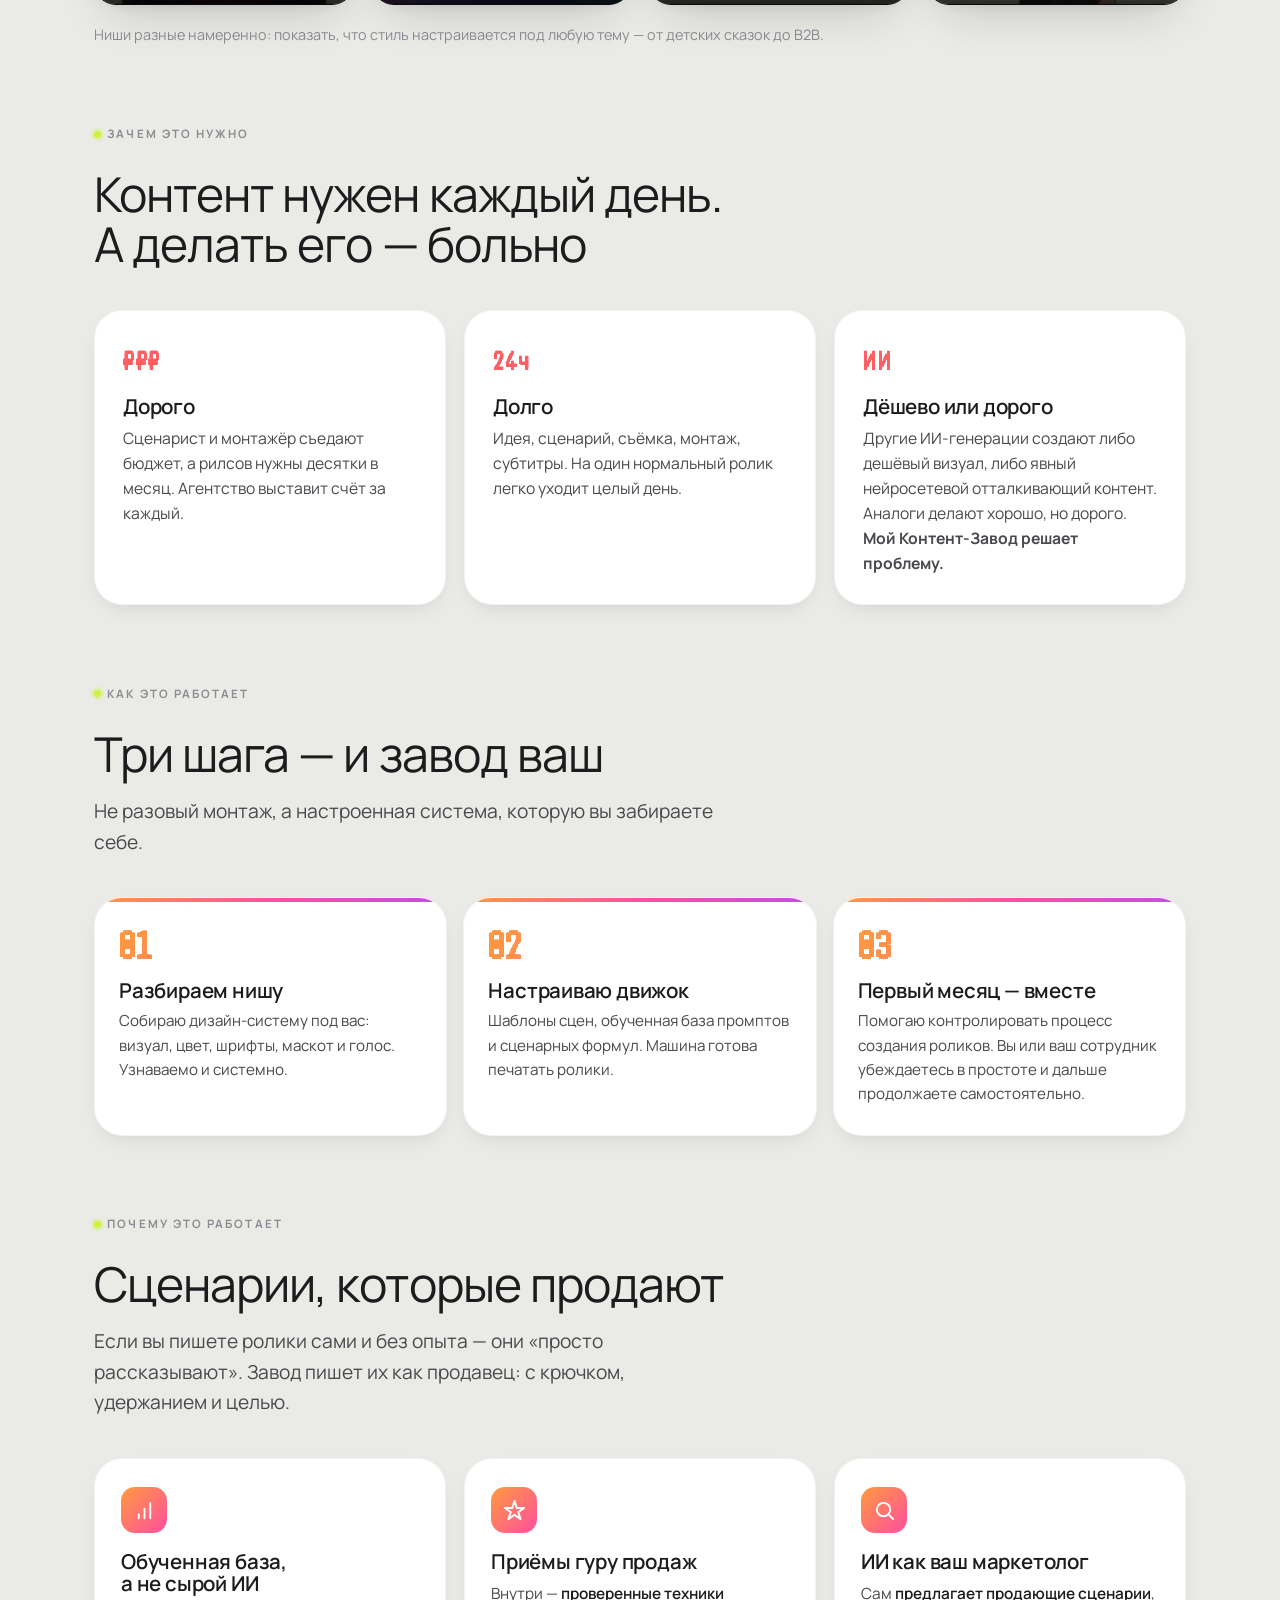
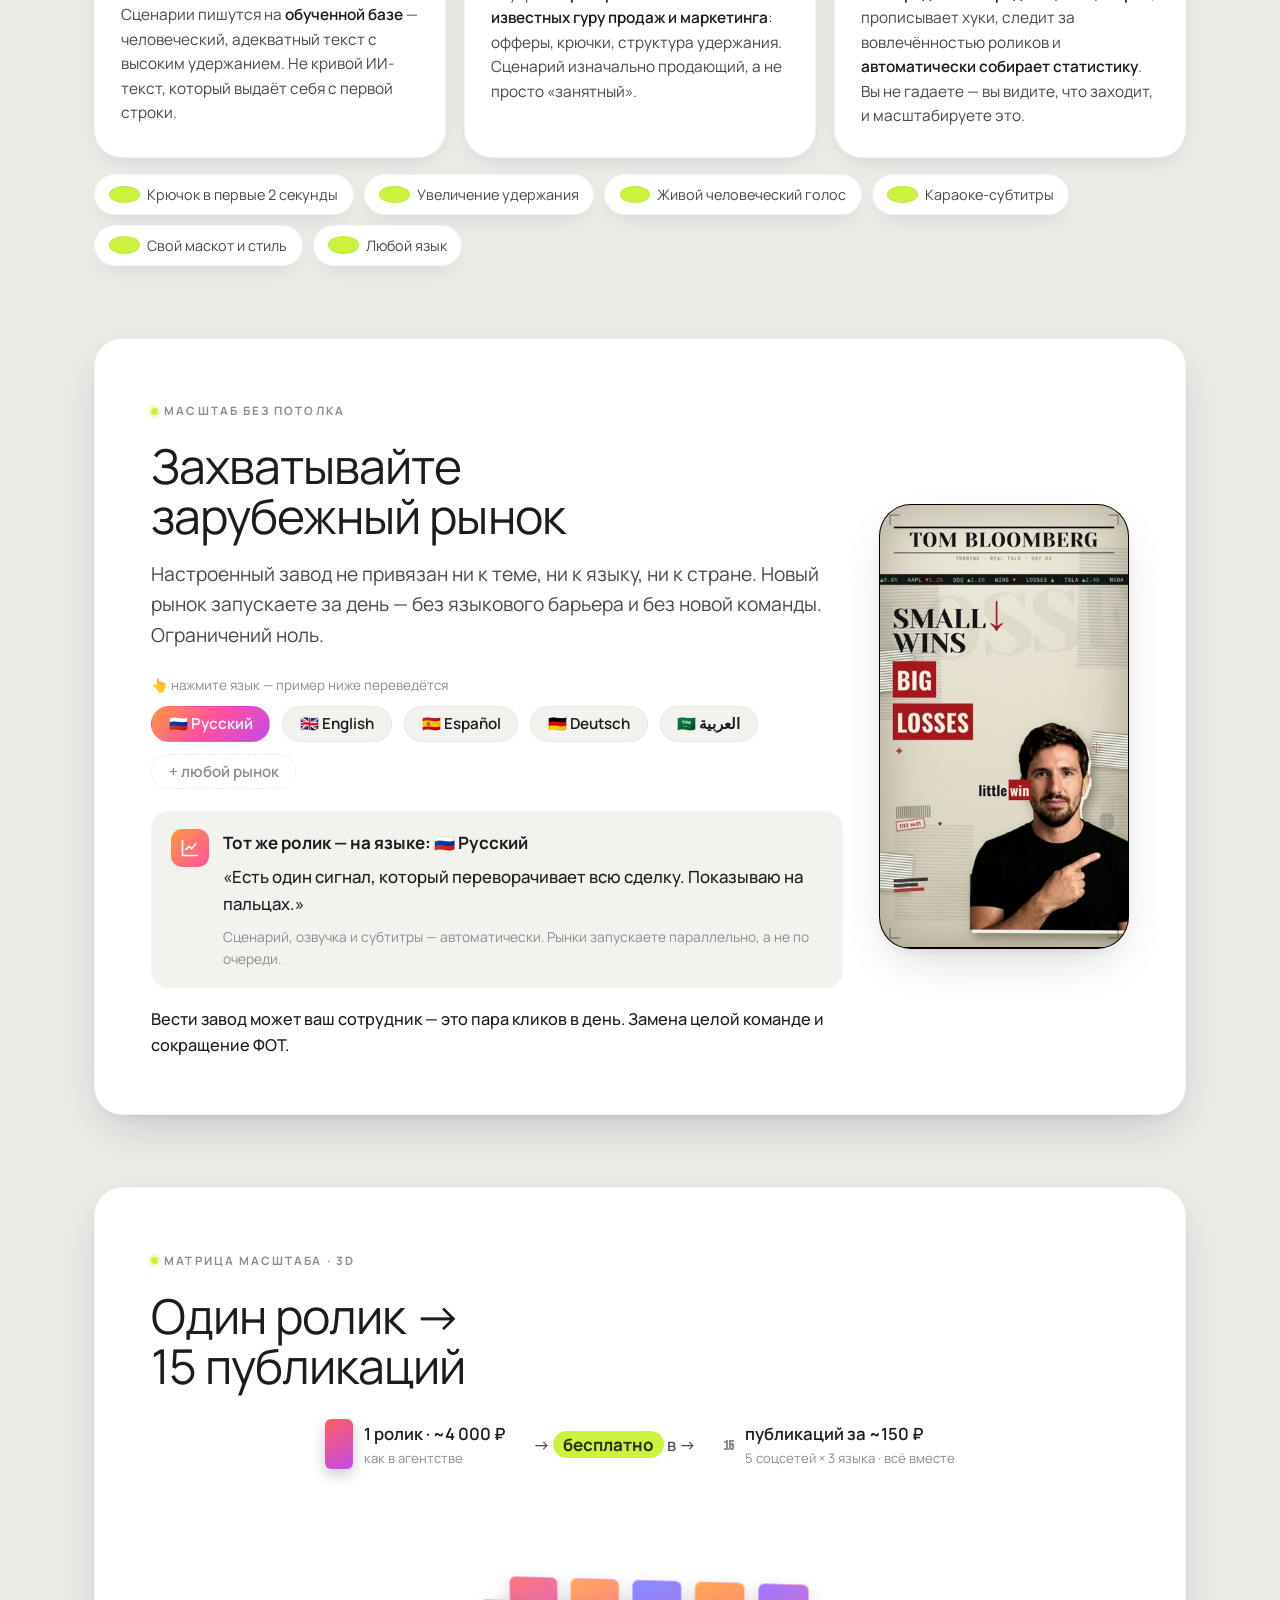
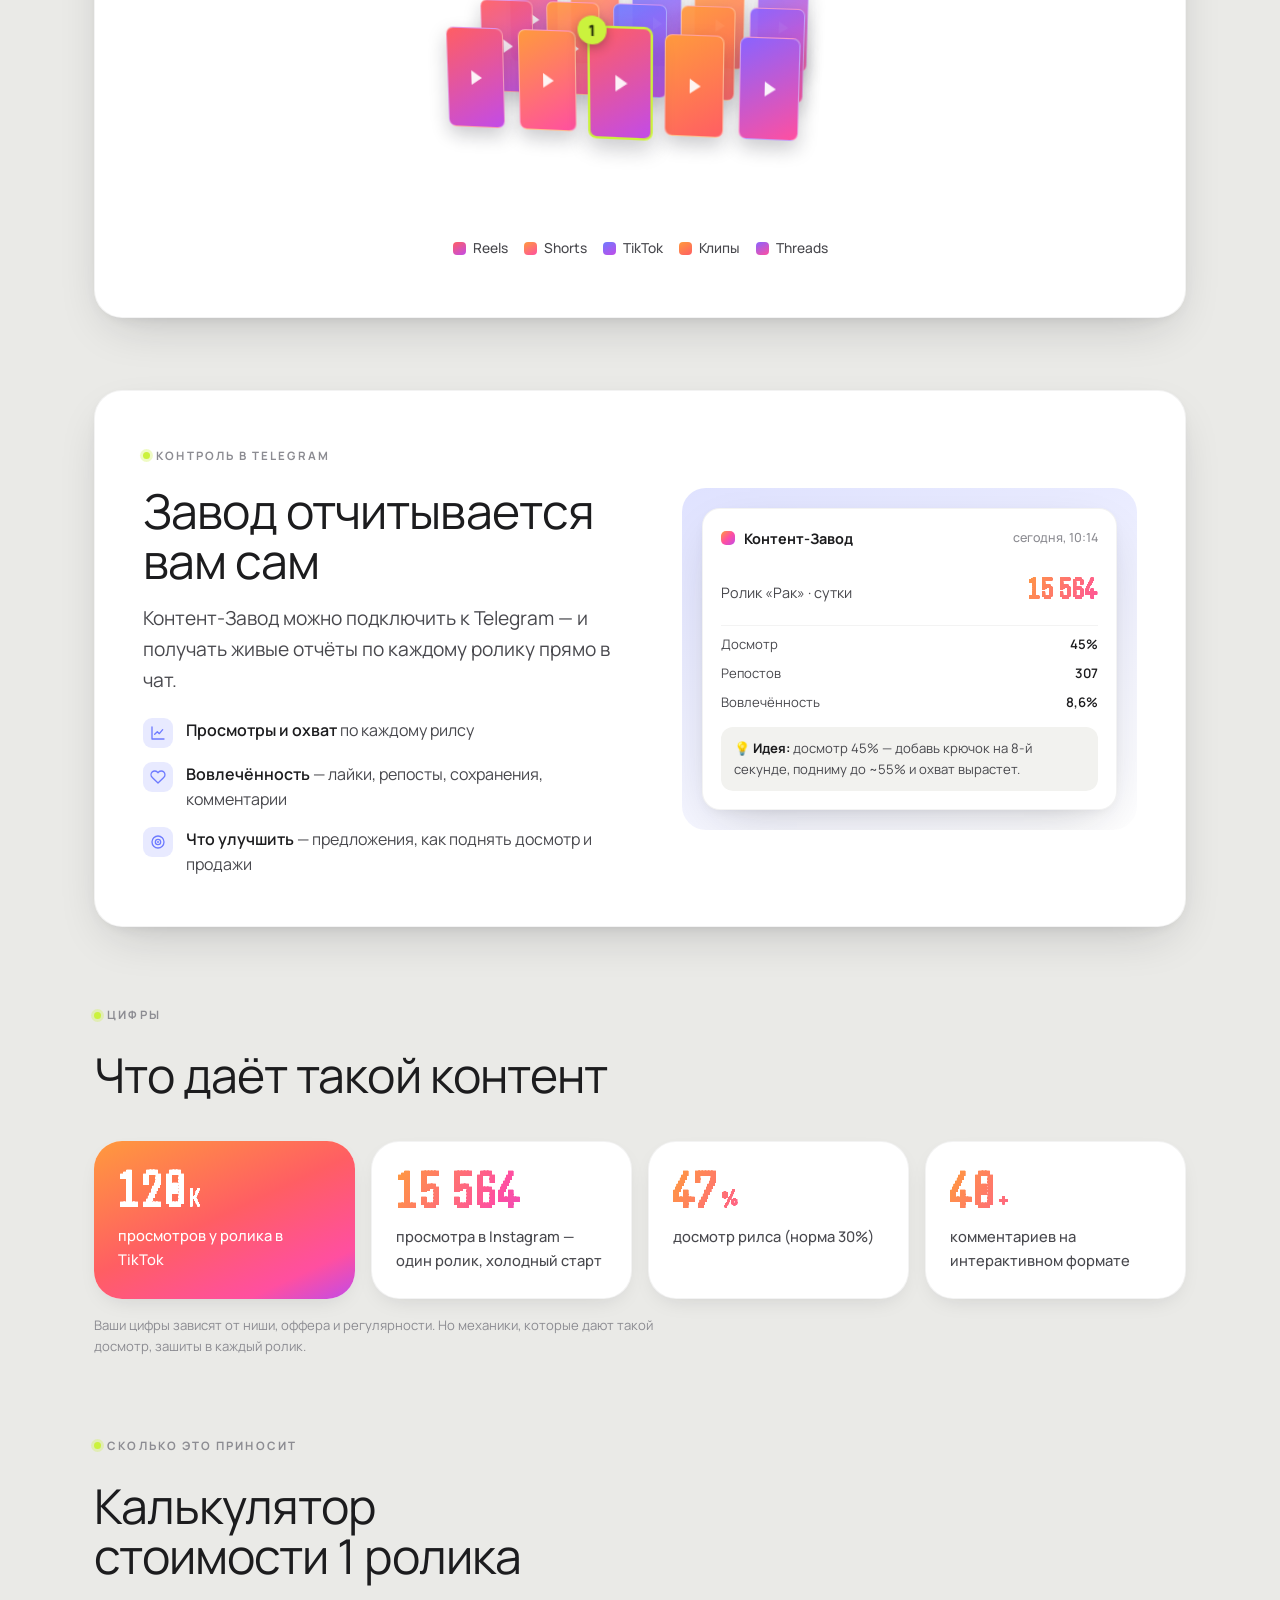
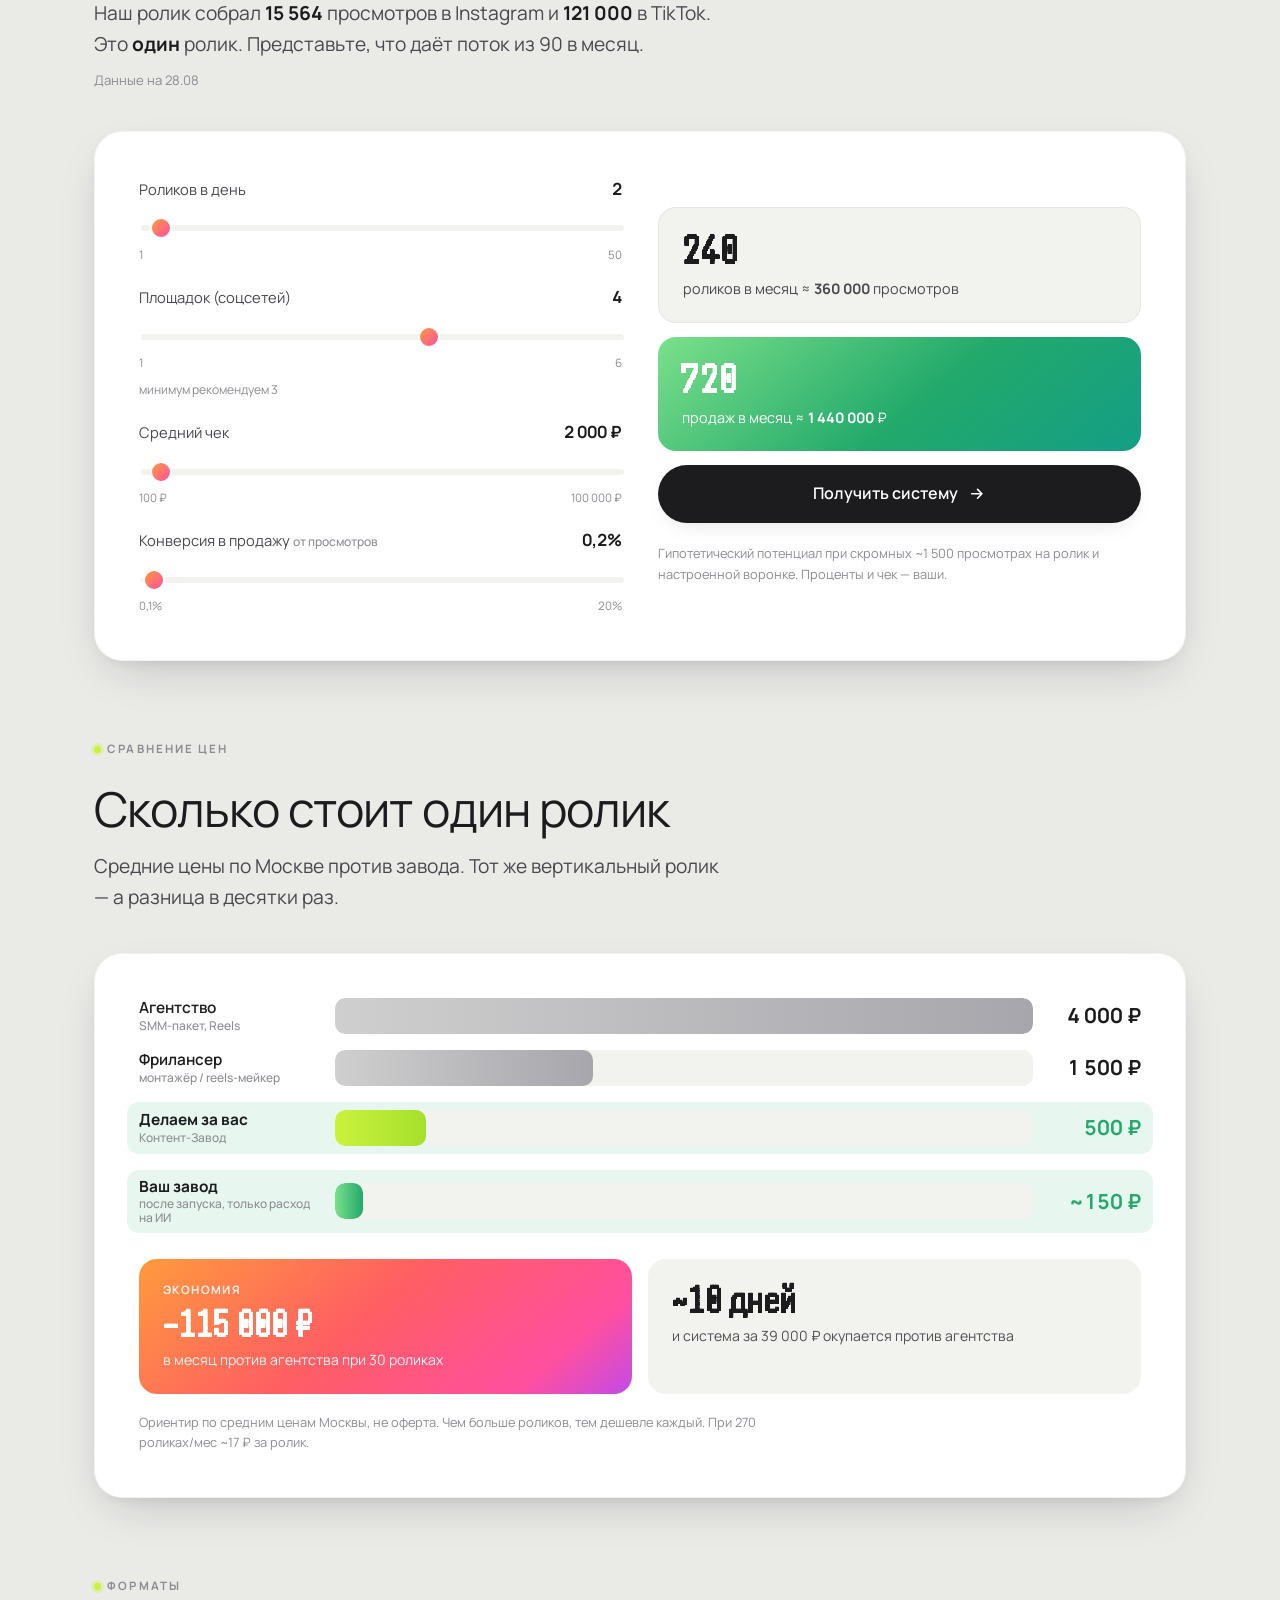
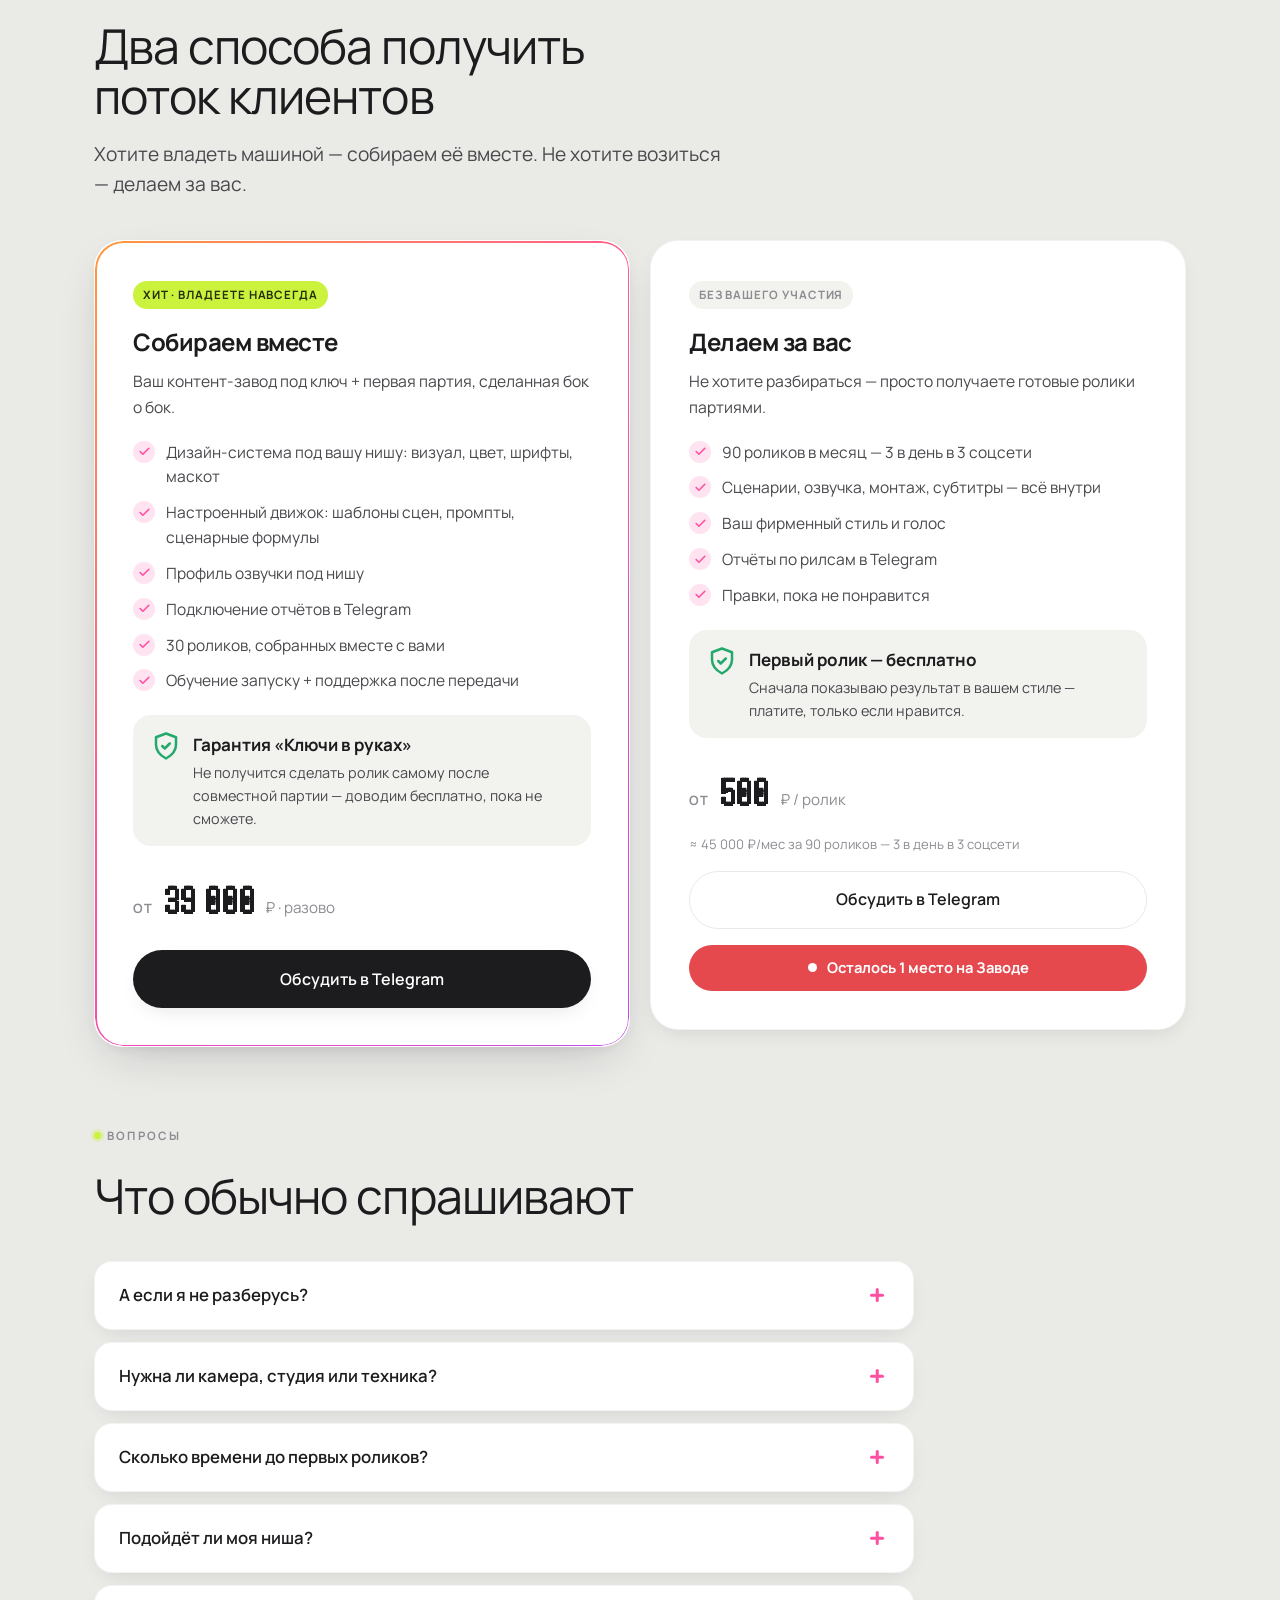
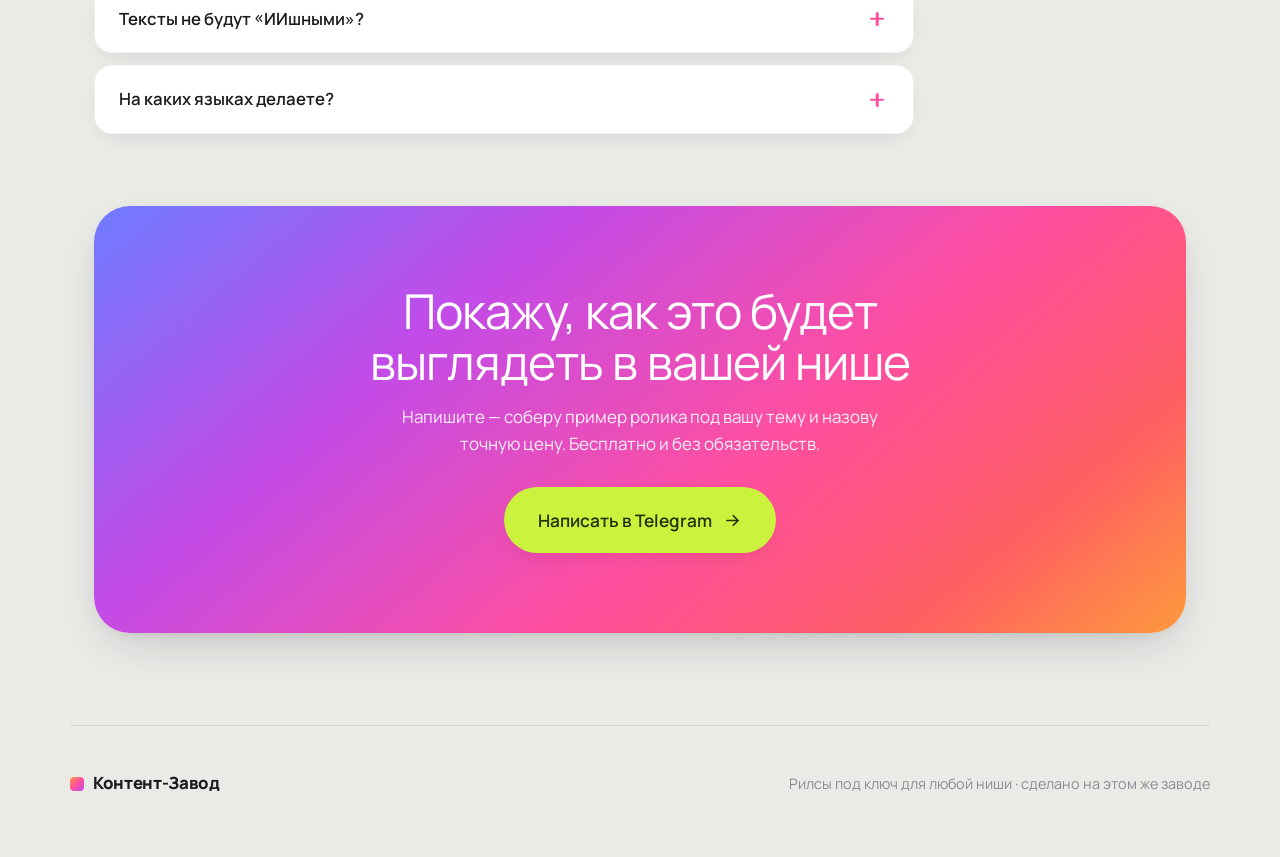
==== commit c743dc4e: "3D: все 15 публикаций за ~150р (не каждая)" ====
--- a/index.html
+++ b/index.html
@@ -684,7 +684,7 @@
       <div class="m3-cvt">
         <div class="m3-cvt__side"><span class="m3-cvt__tile"></span><div><b>1 ролик · ~4 000 ₽</b><span>как в агентстве</span></div></div>
         <div class="m3-cvt__mid">→ <span class="m3-cvt__free">бесплатно</span> в →</div>
-        <div class="m3-cvt__side"><span class="m3-cvt__n" data-count="15">15</span><div><b>по ~150 ₽ каждая</b><span>5 соцсетей × 3 языка</span></div></div>
+        <div class="m3-cvt__side"><span class="m3-cvt__n" data-count="15">15</span><div><b>публикаций за ~150 ₽</b><span>5 соцсетей × 3 языка · всё вместе</span></div></div>
       </div>
       <div class="m3-stage" id="m3stage"><div class="m3-cube" id="m3cube"></div></div>
       <div class="m3-legend" id="m3legend"></div>
